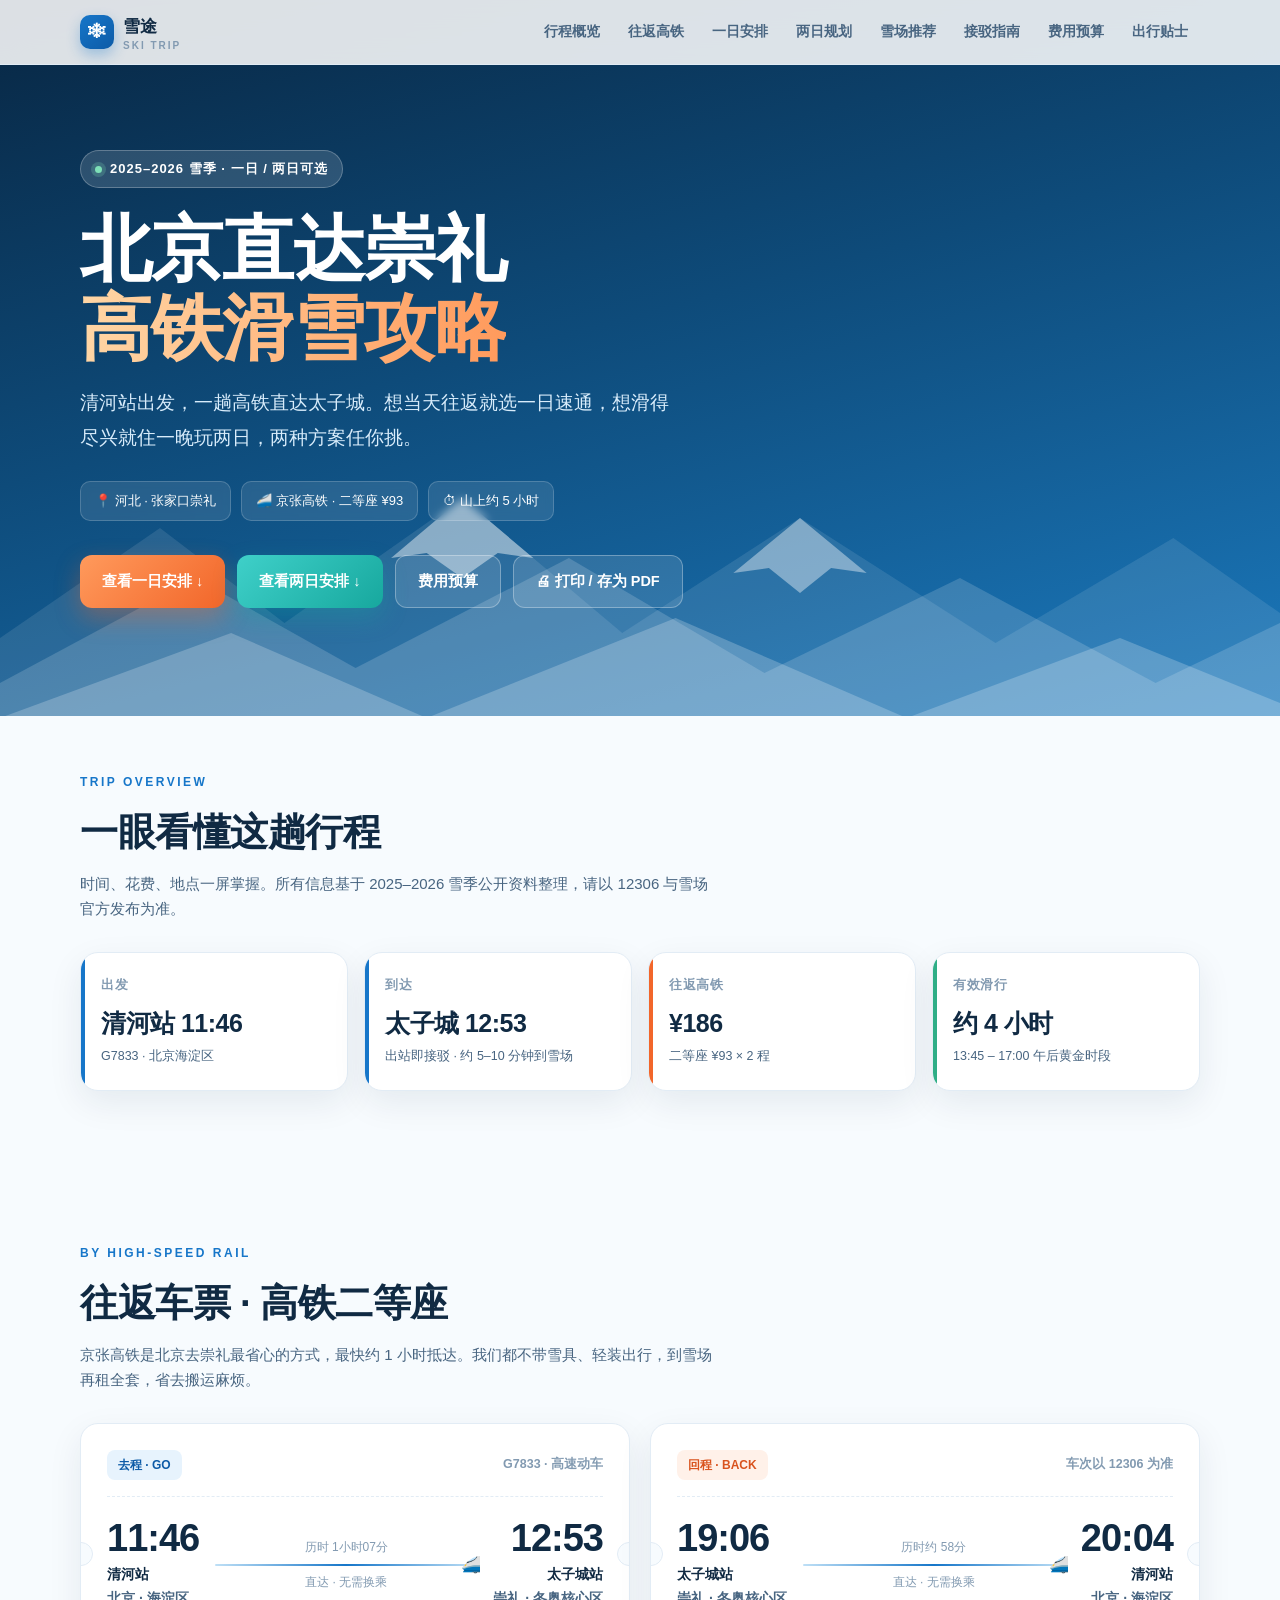
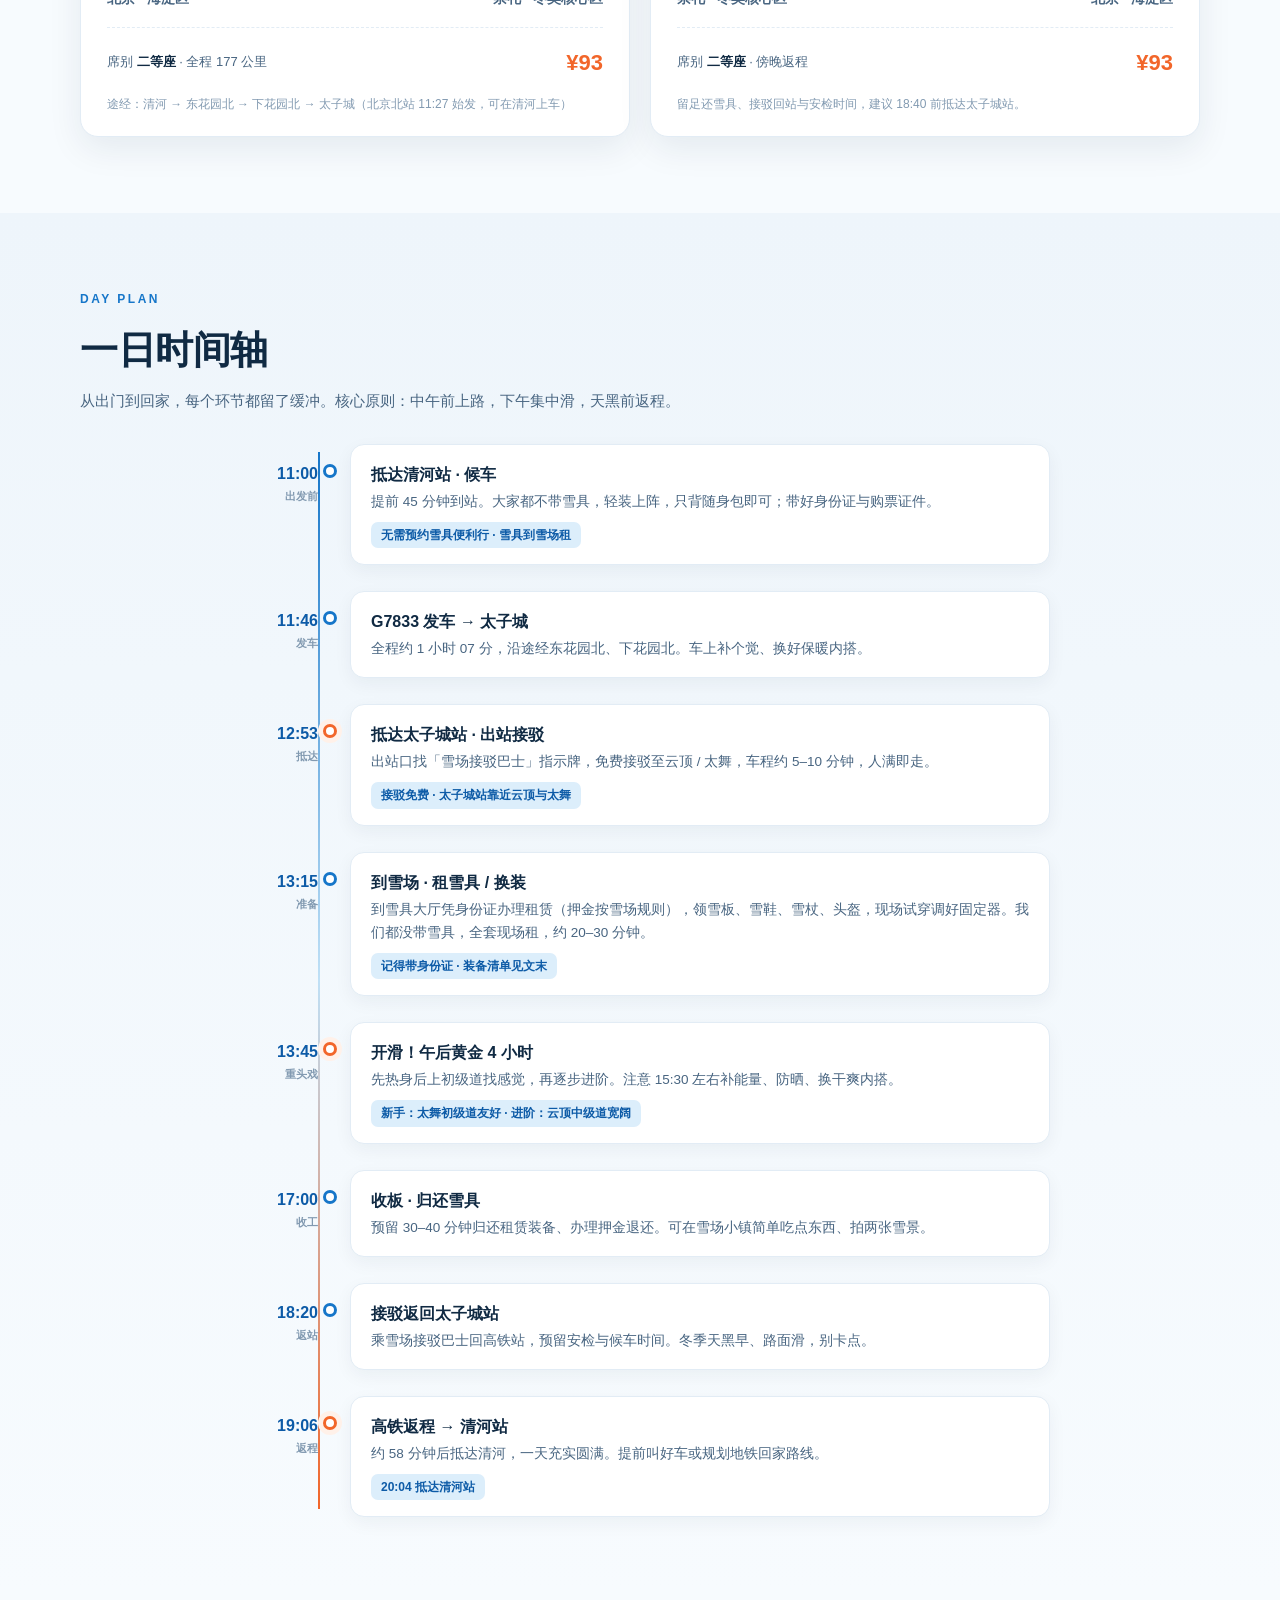
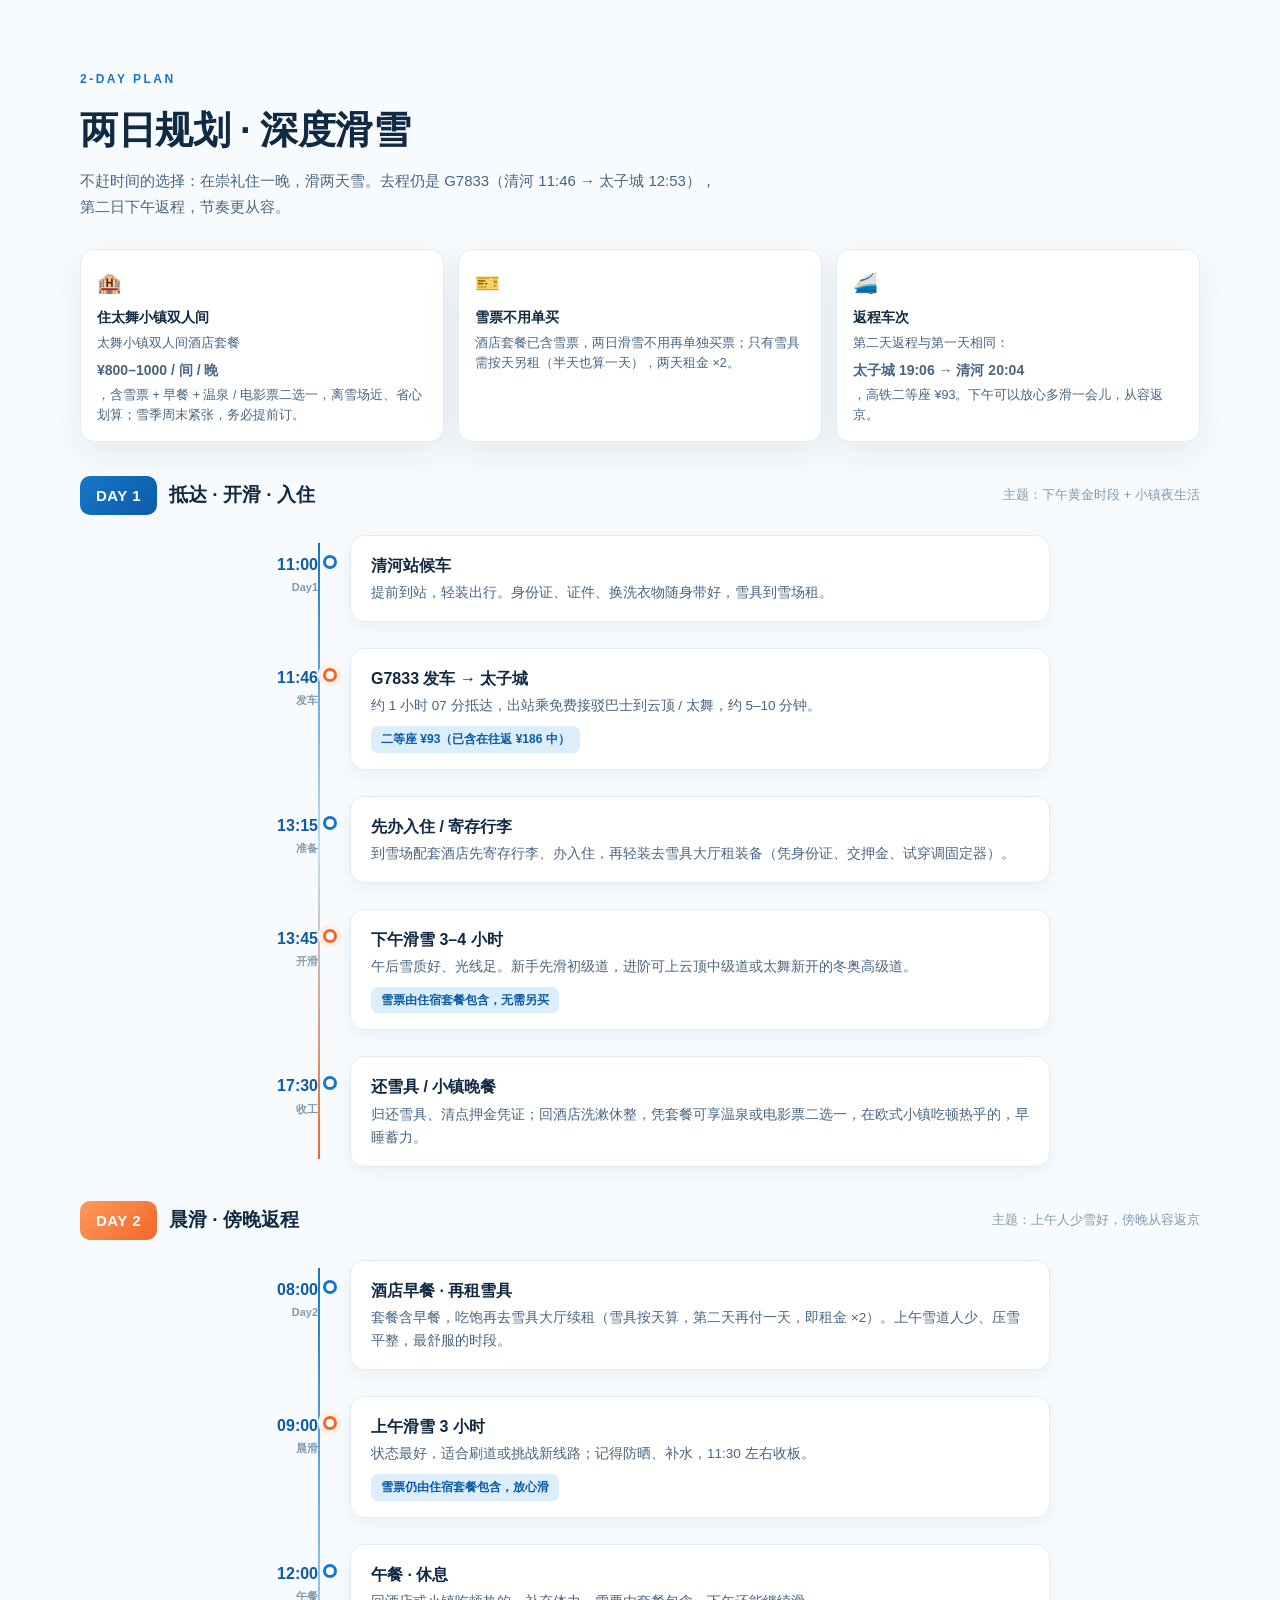
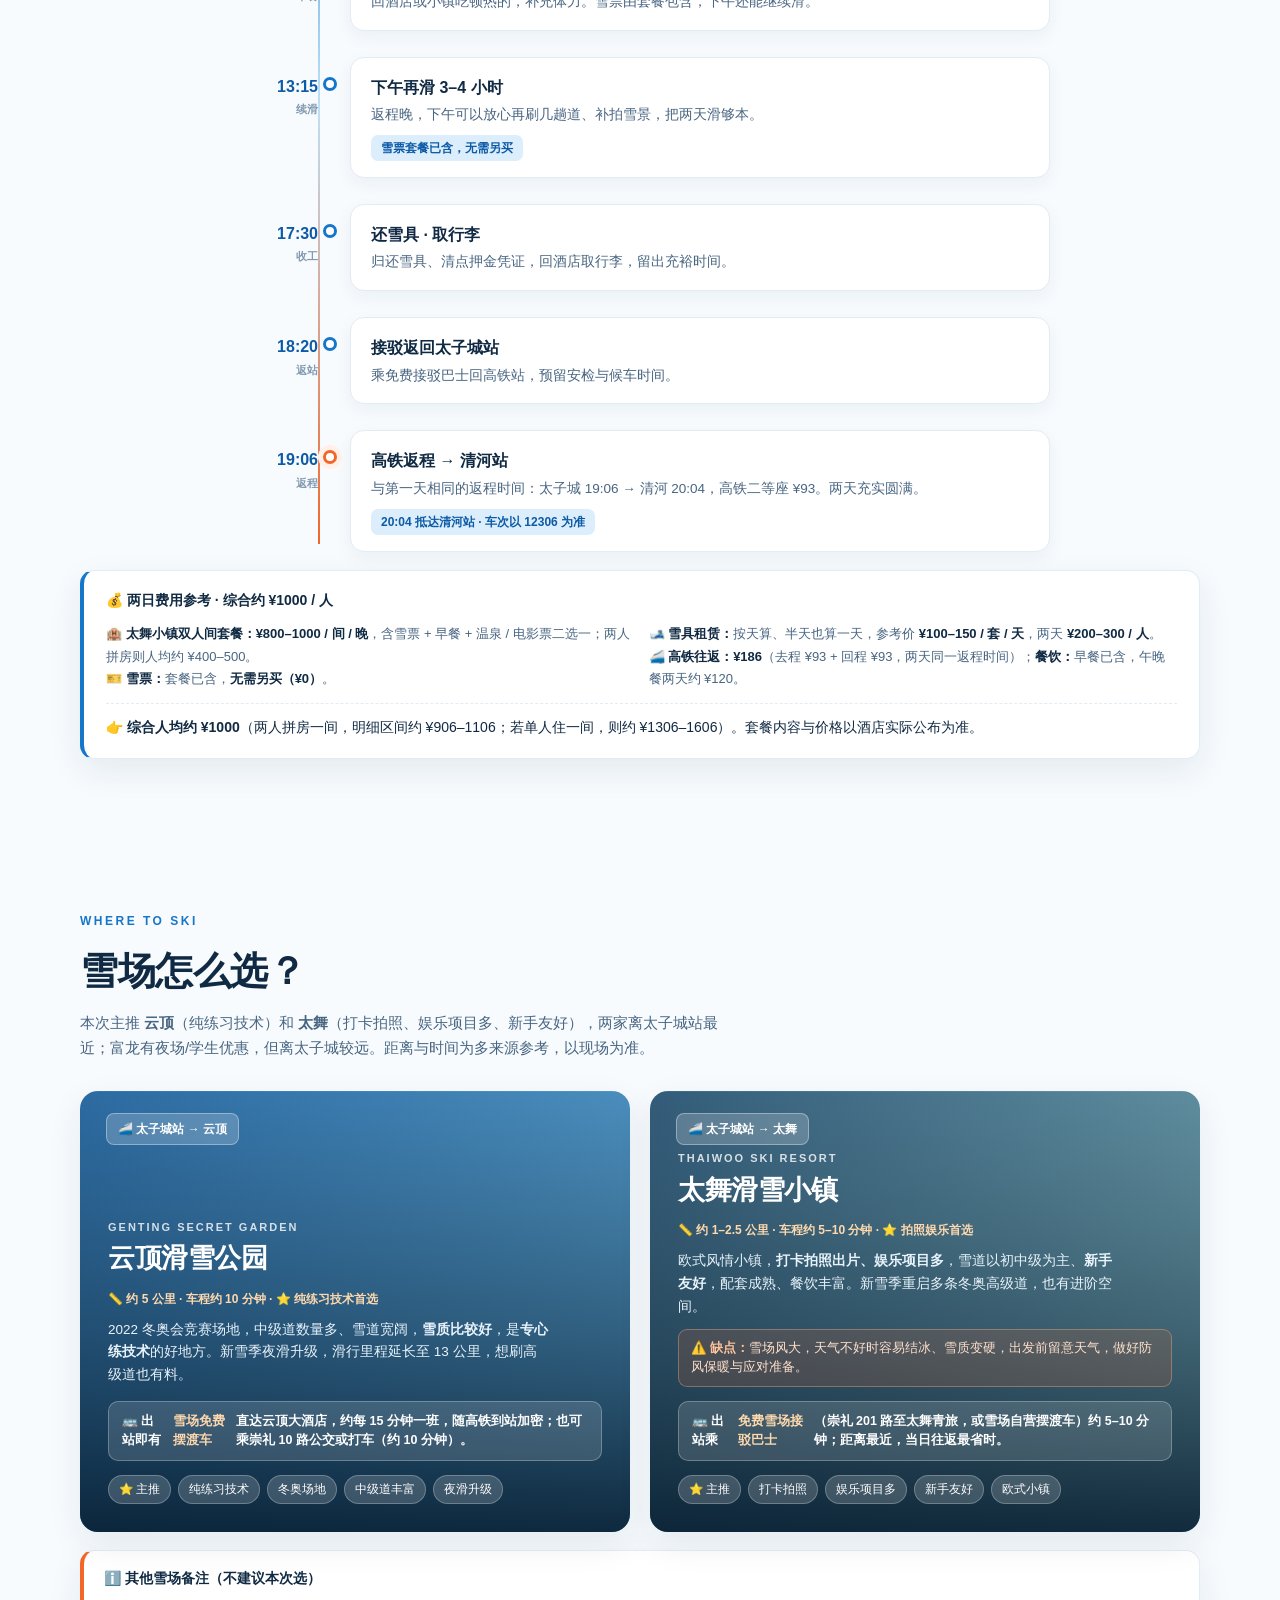
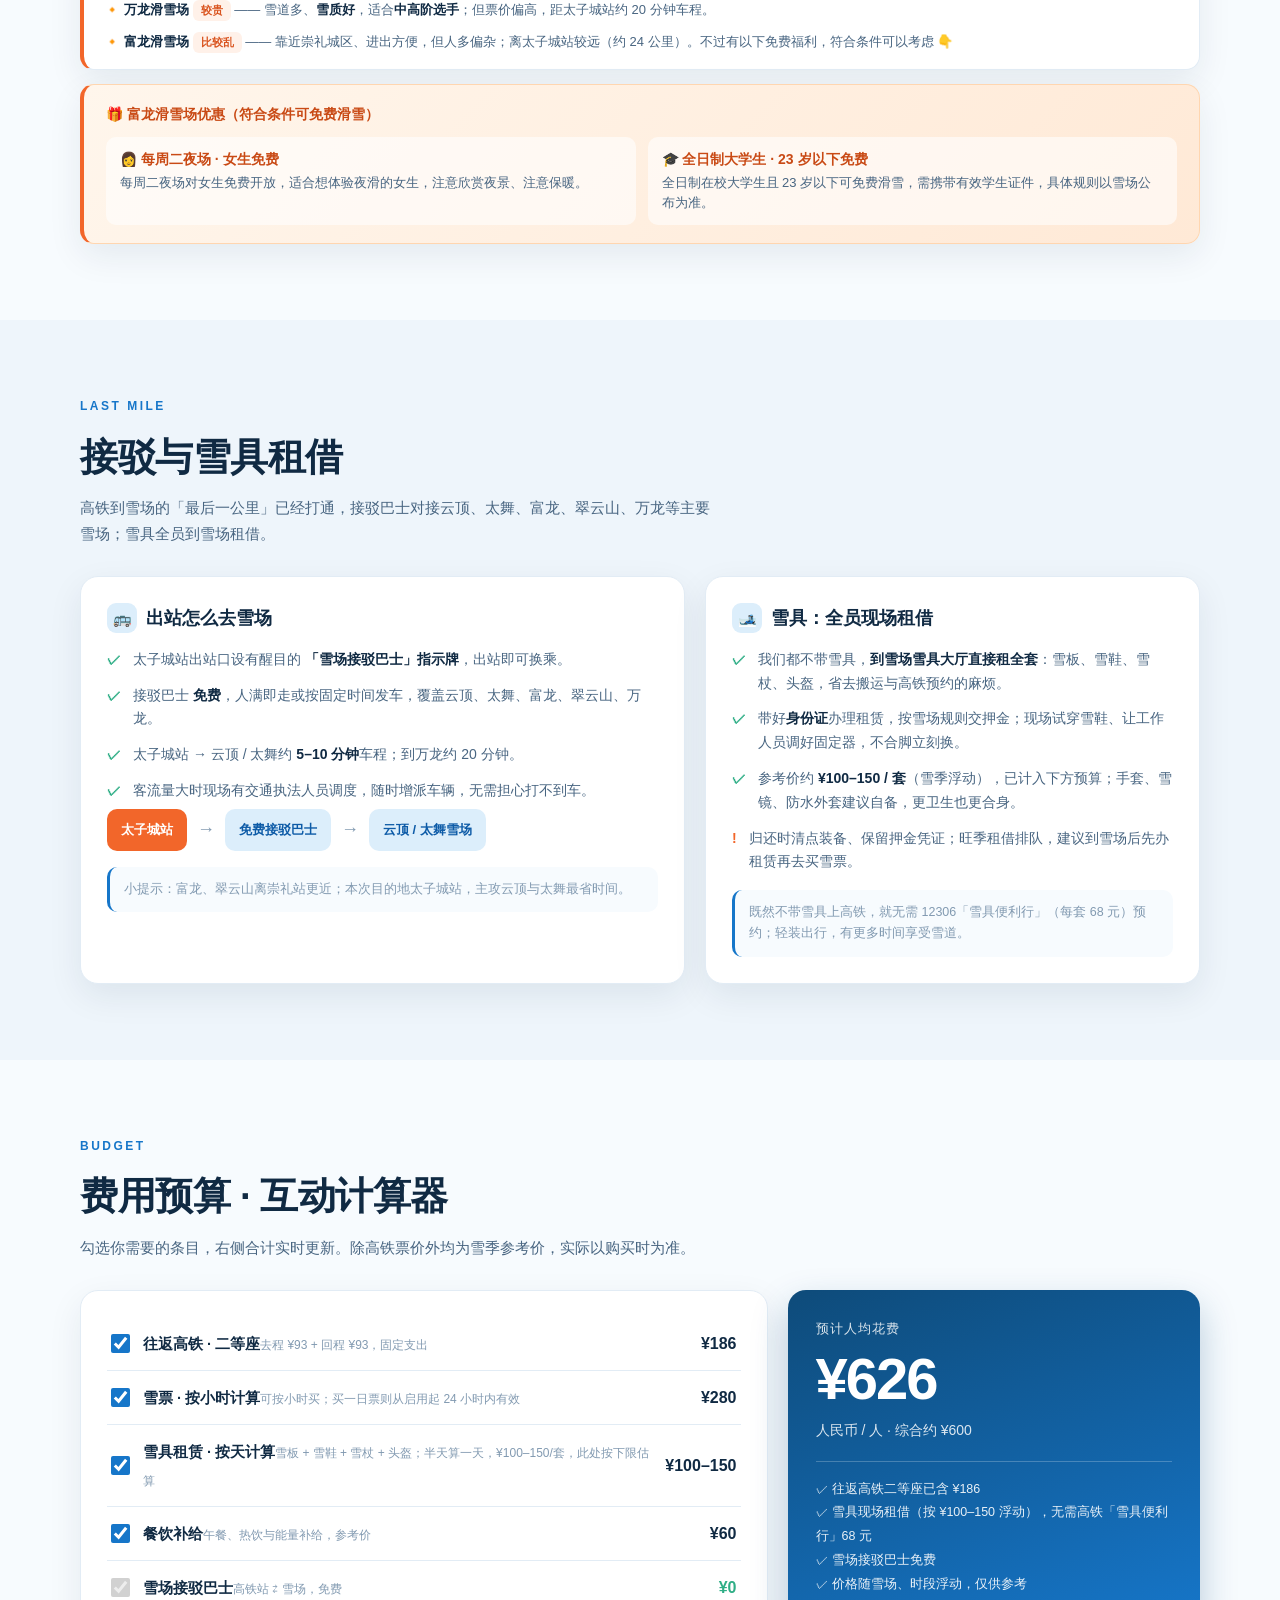
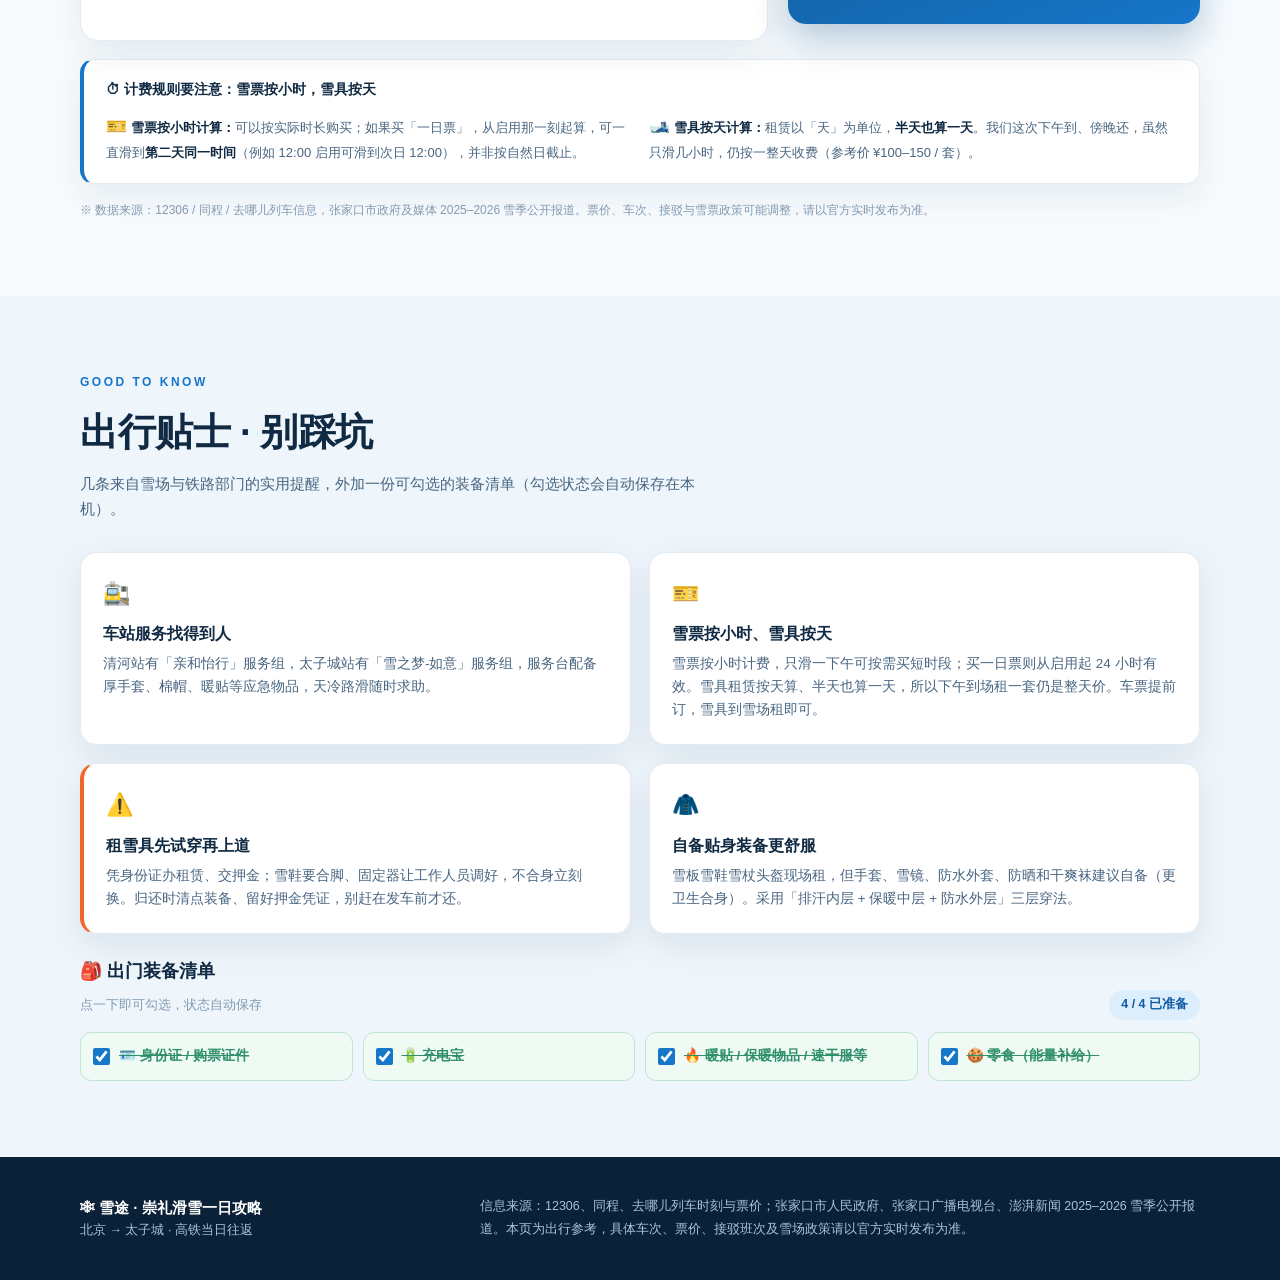
==== index.html @ 5a0a9056 "Add Chongli ski trip guide page" ====
<!DOCTYPE html>
<html lang="zh-CN">
<head>
<meta charset="UTF-8">
<meta name="viewport" content="width=device-width, initial-scale=1.0">
<title>崇礼滑雪一日攻略 · 北京 → 太子城</title>
<meta name="description" content="北京清河站出发，高铁直达太子城，崇礼滑雪当日往返攻略：车次、接驳、雪场推荐、费用预算与装备清单。">
<link rel="icon" href="data:image/svg+xml,%3Csvg xmlns='http://www.w3.org/2000/svg' viewBox='0 0 64 64'%3E%3Ctext y='52' font-size='52'%3E%E2%9D%84%3C/text%3E%3C/svg%3E">
<style>
  :root{
    --bg:#eef5fb; --bg2:#f7fbfe; --surface:#ffffff;
    --ink:#102a43; --ink2:#486581; --ink3:#829ab1;
    --primary:#1676c9; --primary2:#0d5ba7;
    --ice:#dceefb; --ice2:#bfe0f6;
    --accent:#f2662a; --accent-soft:#fff1e9;
    --line:#e2ecf5; --shadow:0 12px 34px rgba(16,42,67,.08);
    --radius:18px;
  }
  *{box-sizing:border-box;margin:0;padding:0}
  html{scroll-behavior:smooth}
  body{
    font-family:-apple-system,BlinkMacSystemFont,"Segoe UI","PingFang SC","Hiragino Sans GB","Microsoft YaHei",sans-serif;
    background:var(--bg2); color:var(--ink); line-height:1.7;
    -webkit-font-smoothing:antialiased;
  }
  a{color:inherit;text-decoration:none}
  img,svg{display:block;max-width:100%}
  .wrap{width:min(1120px,92vw);margin:0 auto}
  .num{font-variant-numeric:tabular-nums;font-feature-settings:"tnum"}

  /* ---------- 顶部导航 ---------- */
  .topbar{
    position:fixed;top:0;left:0;right:0;z-index:50;
    background:rgba(255,255,255,.86);backdrop-filter:blur(14px);
    border-bottom:1px solid var(--line);
  }
  .topbar .wrap{display:flex;align-items:center;gap:26px;height:64px}
  .brand{display:flex;align-items:center;gap:9px;font-weight:800;font-size:17px;white-space:nowrap}
  .brand .mark{
    width:34px;height:34px;border-radius:10px;display:grid;place-items:center;
    background:linear-gradient(140deg,var(--primary),var(--primary2));color:#fff;font-size:18px;
    box-shadow:0 6px 14px rgba(22,118,201,.32);
  }
  .brand small{display:block;font-size:10px;letter-spacing:2px;color:var(--ink3);font-weight:700;line-height:1}
  .nav{display:flex;gap:4px;margin-left:auto;overflow-x:auto;scrollbar-width:none}
  .nav::-webkit-scrollbar{display:none}
  .nav a{
    font-size:13.5px;color:var(--ink2);padding:8px 12px;border-radius:9px;white-space:nowrap;
    font-weight:600;transition:.2s;
  }
  .nav a:hover{background:var(--ice);color:var(--primary2)}
  .nav a.active{background:var(--primary);color:#fff}

  /* ---------- HERO ---------- */
  .hero{
    position:relative;overflow:hidden;color:#fff;
    background:linear-gradient(165deg,#082642 0%,#0e4b7a 46%,#1b79bd 100%);
    padding:150px 0 108px;min-height:640px;
  }
  .hero .wrap{position:relative;z-index:3}
  .eyebrow{
    display:inline-flex;align-items:center;gap:8px;font-size:13px;font-weight:700;
    letter-spacing:1px;padding:7px 14px;border-radius:99px;
    background:rgba(255,255,255,.14);border:1px solid rgba(255,255,255,.25);
  }
  .eyebrow .dot{width:7px;height:7px;border-radius:50%;background:#7ee0b8;box-shadow:0 0 0 4px rgba(126,224,184,.22)}
  .hero h1{
    font-size:clamp(38px,6.4vw,72px);line-height:1.1;font-weight:900;letter-spacing:-1px;
    margin:22px 0 18px;max-width:760px;
  }
  .hero h1 .hl{background:linear-gradient(90deg,#ffd6a5,#ff9a5c);-webkit-background-clip:text;background-clip:text;color:transparent}
  .hero p.lead{font-size:clamp(15px,2vw,19px);max-width:600px;color:#d8ecfb;line-height:1.8}
  .badges{display:flex;flex-wrap:wrap;gap:10px;margin-top:26px}
  .badges span{
    font-size:13px;padding:8px 14px;border-radius:10px;background:rgba(255,255,255,.1);
    border:1px solid rgba(255,255,255,.18);backdrop-filter:blur(4px);
  }
  .cta{display:flex;flex-wrap:wrap;gap:12px;margin-top:34px}
  .btn{
    display:inline-flex;align-items:center;gap:9px;padding:13px 22px;border-radius:12px;
    font-weight:700;font-size:14.5px;transition:.2s;cursor:pointer;border:0;
  }
  .btn-main{background:linear-gradient(135deg,#ff9a5c,#f2662a);color:#fff;box-shadow:0 10px 24px rgba(242,102,42,.35)}
  .btn-main:hover{transform:translateY(-2px);box-shadow:0 14px 30px rgba(242,102,42,.45)}
  .btn-ghost{background:rgba(255,255,255,.12);color:#fff;border:1px solid rgba(255,255,255,.3)}
  .btn-ghost:hover{background:rgba(255,255,255,.2)}
  .btn-two{background:linear-gradient(135deg,#3fd0c9,#17a89e);color:#fff;box-shadow:0 10px 24px rgba(23,168,158,.32)}
  .btn-two:hover{transform:translateY(-2px);box-shadow:0 14px 30px rgba(23,168,158,.45)}
  .snow{position:absolute;top:-12px;border-radius:50%;background:#fff;opacity:.75;pointer-events:none;
    animation:fall var(--dur) linear var(--delay) infinite}
  @keyframes fall{from{transform:translate(0,-12px)}to{transform:translate(var(--drift),108vh)}}
  .mountains{position:absolute;left:0;right:0;bottom:-2px;width:100%;height:300px;z-index:1}

  /* ---------- 板块通用 ---------- */
  section{padding:76px 0}
  .sec-head{margin-bottom:30px}
  .kicker{font-size:12px;font-weight:800;letter-spacing:2.5px;color:var(--primary);text-transform:uppercase}
  .sec-head h2{font-size:clamp(26px,3.4vw,38px);font-weight:900;letter-spacing:-.5px;margin:8px 0 6px}
  .sec-head p{color:var(--ink2);font-size:15px;max-width:640px}
  .reveal{opacity:0;transform:translateY(24px);transition:opacity .7s ease,transform .7s ease}
  .reveal.in{opacity:1;transform:none}

  /* ---------- 概览 ---------- */
  .overview{background:var(--bg2);padding-top:56px}
  .facts{display:grid;grid-template-columns:repeat(4,1fr);gap:16px}
  .fact{
    background:var(--surface);border:1px solid var(--line);border-radius:var(--radius);
    padding:22px 20px;box-shadow:var(--shadow);position:relative;overflow:hidden;
  }
  .fact::before{content:'';position:absolute;left:0;top:0;bottom:0;width:4px;background:var(--primary)}
  .fact:nth-child(3)::before{background:var(--accent)}
  .fact:nth-child(4)::before{background:#2fae86}
  .fact .lbl{font-size:12.5px;color:var(--ink3);font-weight:700;letter-spacing:.5px}
  .fact .val{font-size:25px;font-weight:900;margin-top:6px;letter-spacing:-.5px}
  .fact .sub{font-size:12.5px;color:var(--ink2);margin-top:2px}

  /* ---------- 交通车票 ---------- */
  .tickets{display:grid;grid-template-columns:1fr 1fr;gap:20px}
  .ticket{
    position:relative;background:var(--surface);border:1px solid var(--line);border-radius:var(--radius);
    box-shadow:var(--shadow);padding:26px 26px 22px;overflow:hidden;
  }
  .ticket::before,.ticket::after{
    content:'';position:absolute;width:22px;height:22px;border-radius:50%;background:var(--bg2);
    border:1px solid var(--line);top:118px;
  }
  .ticket::before{left:-12px}.ticket::after{right:-12px}
  .ticket .thead{display:flex;justify-content:space-between;align-items:center;padding-bottom:16px;border-bottom:1px dashed var(--line)}
  .tag{font-size:12px;font-weight:800;padding:5px 11px;border-radius:8px}
  .tag.go{background:#e7f3fd;color:var(--primary2)}
  .tag.back{background:var(--accent-soft);color:#d9531e}
  .train-no{font-size:12.5px;color:var(--ink3);font-weight:700}
  .route{display:flex;align-items:center;justify-content:space-between;gap:12px;padding:22px 0 16px}
  .station .code{font-size:clamp(27px,3.6vw,38px);font-weight:900;letter-spacing:-1px;line-height:1}
  .station .name{font-size:14px;color:var(--ink2);margin-top:6px;font-weight:600}
  .station .name b{color:var(--ink);font-weight:800}
  .mid{flex:1;text-align:center;color:var(--ink3);font-size:12px;position:relative}
  .mid .line{height:2px;background:linear-gradient(90deg,var(--ice2),var(--primary),var(--ice2));border-radius:2px;margin:6px 4px;position:relative}
  .mid .line::after{content:'🚄';position:absolute;right:-4px;top:-13px;font-size:16px}
  .tfoot{display:flex;justify-content:space-between;align-items:center;border-top:1px dashed var(--line);padding-top:16px;font-size:13px;color:var(--ink2)}
  .tfoot b{color:var(--ink)}
  .price{font-size:22px;font-weight:900;color:var(--accent)}
  .stops{font-size:12px;color:var(--ink3);margin-top:14px;line-height:1.6}

  /* ---------- 时间轴 ---------- */
  .timeline{background:linear-gradient(180deg,var(--bg),var(--bg2))}
  .tl{position:relative;max-width:820px;margin:0 auto;padding-left:14px}
  .tl::before{content:'';position:absolute;left:88px;top:8px;bottom:8px;width:2px;background:linear-gradient(180deg,var(--primary),var(--ice2),var(--accent))}
  .tl-item{display:grid;grid-template-columns:74px 1fr;gap:32px;position:relative;padding-bottom:26px}
  .tl-item:last-child{padding-bottom:0}
  .tl-time{text-align:right;font-size:16px;font-weight:900;color:var(--primary2);padding-top:16px;position:relative}
  .tl-time small{display:block;font-size:11px;color:var(--ink3);font-weight:600}
  .tl-dot{position:absolute;left:79px;top:20px;width:14px;height:14px;border-radius:50%;background:#fff;border:3px solid var(--primary);z-index:2}
  .tl-item.hi .tl-dot{border-color:var(--accent);box-shadow:0 0 0 5px var(--accent-soft)}
  .tl-card{
    background:var(--surface);border:1px solid var(--line);border-radius:14px;
    padding:16px 20px;box-shadow:0 6px 18px rgba(16,42,67,.05);
  }
  .tl-card h3{font-size:16px;font-weight:800;margin-bottom:3px}
  .tl-card p{font-size:13.5px;color:var(--ink2)}
  .tl-card .mini{display:inline-block;margin-top:8px;font-size:12px;color:var(--primary2);background:var(--ice);padding:3px 10px;border-radius:7px;font-weight:700}

  /* ---------- 两日规划 ---------- */
  .twoday{background:var(--bg2)}
  .day-head{display:flex;align-items:center;gap:12px;margin:34px 0 20px}
  .day-head .day-badge{font-size:15px;font-weight:900;color:#fff;padding:7px 16px;border-radius:10px;letter-spacing:.5px;white-space:nowrap}
  .day-head .day-badge.d1{background:linear-gradient(135deg,#1676c9,#0d5ba7)}
  .day-head .day-badge.d2{background:linear-gradient(135deg,#ff9a5c,#f2662a)}
  .day-head h3{font-size:19px;font-weight:800}
  .day-head .day-sub{font-size:13px;color:var(--ink3);margin-left:auto}
  .day-tips{display:grid;grid-template-columns:repeat(3,1fr);gap:14px;margin-bottom:8px}
  .day-tip{background:var(--surface);border:1px solid var(--line);border-radius:14px;padding:16px;box-shadow:var(--shadow)}
  .day-tip .ic{font-size:20px}
  .day-tip b{display:block;font-size:14px;margin:6px 0 3px}
  .day-tip p{font-size:12.5px;color:var(--ink2);line-height:1.6}
  .twoday .tl::before{left:88px}

  /* ---------- 雪场 ---------- */
  .resorts{display:grid;grid-template-columns:1fr 1fr;gap:20px}
  .resort{
    position:relative;border-radius:var(--radius);overflow:hidden;color:#fff;min-height:290px;
    padding:28px;display:flex;flex-direction:column;justify-content:flex-end;
    box-shadow:var(--shadow);isolation:isolate;
  }
  .resort::before{content:'';position:absolute;inset:0;z-index:-1;background-size:cover;background-position:center}
  .resort::after{content:'';position:absolute;inset:0;z-index:-1;background:linear-gradient(180deg,rgba(4,26,45,.05) 0%,rgba(4,26,45,.5) 55%,rgba(4,26,45,.9) 100%)}
  .resort.a::before{background-image:linear-gradient(140deg,#2e6fa8,#6cb6e0)}
  .resort.b::before{background-image:linear-gradient(140deg,#355f7e,#8fc4c9)}
  .resort .rtag{position:absolute;top:22px;left:26px;font-size:12px;font-weight:800;background:rgba(255,255,255,.2);border:1px solid rgba(255,255,255,.35);padding:5px 11px;border-radius:8px;backdrop-filter:blur(4px)}
  .resort h3{font-size:27px;font-weight:900;letter-spacing:-.5px}
  .resort .en{font-size:11px;letter-spacing:2px;opacity:.8;font-weight:700;margin-top:30px}
  .resort p{font-size:13.5px;color:#e8f3fb;margin-top:9px;max-width:440px}
  .chips{display:flex;flex-wrap:wrap;gap:7px;margin-top:14px}
  .chips span{font-size:11.5px;background:rgba(255,255,255,.18);border:1px solid rgba(255,255,255,.25);padding:4px 10px;border-radius:99px}
  .rtrans{display:flex;align-items:center;gap:8px;margin-top:14px;padding:10px 13px;background:rgba(255,255,255,.14);border:1px solid rgba(255,255,255,.26);border-radius:10px;font-size:12.5px;font-weight:600;line-height:1.5}
  .rtrans b{color:#ffd9ad;font-weight:800}
  .rdist{font-size:12px;color:#ffd9ad;font-weight:700;margin-top:7px}
  .resort-note{margin-top:18px;background:var(--surface);border:1px solid var(--line);border-left:4px solid var(--accent);border-radius:14px;padding:16px 20px;box-shadow:var(--shadow)}
  .resort-note h4{font-size:14px;font-weight:800;margin-bottom:8px}
  .resort-note .rn-row{display:flex;flex-wrap:wrap;gap:10px 24px;font-size:13px;color:var(--ink2)}
  .resort-note .rn-row b{color:var(--ink)}
  .resort-note .rn-tag{display:inline-block;background:var(--accent-soft);color:#d9531e;font-size:11px;font-weight:800;padding:1px 8px;border-radius:6px;margin-left:4px}
  .promo-card{margin-top:14px;background:linear-gradient(135deg,#fff6ec,#ffe9d6);border:1px solid #ffd6b0;border-left:4px solid var(--accent);border-radius:14px;padding:18px 22px;box-shadow:var(--shadow)}
  .promo-card h4{font-size:14px;font-weight:800;color:#c94a15;margin-bottom:10px}
  .promo-list{display:grid;grid-template-columns:1fr 1fr;gap:12px}
  .promo-item{font-size:13px;color:var(--ink2);line-height:1.6;background:rgba(255,255,255,.6);border-radius:10px;padding:11px 14px}
  .promo-item b{display:block;color:#c94a15;font-size:14px;margin-bottom:2px}
  .rdownside{margin-top:10px;background:rgba(242,102,42,.16);border:1px solid rgba(255,190,150,.35);border-radius:9px;padding:9px 12px;font-size:12.5px;color:#ffe0cc;line-height:1.55}
  .rdownside b{color:#ffc39c}

  /* ---------- 接驳 ---------- */
  .shuttle{background:var(--bg)}
  .sh-grid{display:grid;grid-template-columns:1.1fr .9fr;gap:20px}
  .panel{background:var(--surface);border:1px solid var(--line);border-radius:var(--radius);padding:26px;box-shadow:var(--shadow)}
  .panel h3{font-size:18px;font-weight:800;margin-bottom:14px;display:flex;align-items:center;gap:9px}
  .panel h3 .ic{width:30px;height:30px;border-radius:9px;background:var(--ice);display:grid;place-items:center;font-size:15px}
  .sh-list{list-style:none;display:grid;gap:12px}
  .sh-list li{display:flex;gap:12px;font-size:14px;color:var(--ink2);align-items:flex-start}
  .sh-list li b{color:var(--ink);font-weight:800}
  .sh-list .tick{color:#2fae86;font-weight:900;flex:none}
  .flow{display:flex;align-items:center;gap:10px;flex-wrap:wrap;margin-top:6px}
  .flow .node{background:var(--ice);color:var(--primary2);font-weight:800;font-size:13px;padding:10px 14px;border-radius:10px}
  .flow .node.hot{background:var(--accent);color:#fff}
  .flow .arrow{color:var(--ink3);font-size:18px}
  .note{margin-top:16px;font-size:12.5px;color:var(--ink3);background:var(--bg2);border-radius:10px;padding:12px 14px;border-left:3px solid var(--primary)}

  /* ---------- 费用 ---------- */
  .budget-grid{display:grid;grid-template-columns:1.25fr .75fr;gap:20px;align-items:start}
  .cost-row{
    display:flex;align-items:center;gap:13px;padding:13px 4px;border-bottom:1px solid var(--line);cursor:pointer;
  }
  .cost-row:last-child{border-bottom:0}
  .cost-row input{width:19px;height:19px;accent-color:var(--primary);cursor:pointer;flex:none}
  .cost-row .cname{font-size:14.5px;font-weight:700}
  .cost-row .cdesc{font-size:12px;color:var(--ink3);margin-top:1px}
  .cost-row .cprice{margin-left:auto;font-weight:900;font-size:16px;white-space:nowrap}
  .cost-row.free .cprice{color:#2fae86}
  .summary{
    position:sticky;top:88px;background:linear-gradient(160deg,#0e4b7a,#1676c9);color:#fff;
    border-radius:var(--radius);padding:28px;box-shadow:0 16px 36px rgba(14,75,122,.28);
  }
  .summary .lbl{font-size:13px;opacity:.85;letter-spacing:1px}
  .summary .total{font-size:clamp(40px,5vw,58px);font-weight:900;letter-spacing:-2px;line-height:1.15;margin:6px 0}
  .summary .unit{font-size:14px;opacity:.85}
  .summary .included{margin-top:18px;border-top:1px solid rgba(255,255,255,.25);padding-top:16px;font-size:12.5px;opacity:.9;line-height:1.9}
  .disclaimer{font-size:12px;color:var(--ink3);margin-top:16px}
  .billing-note{margin-top:18px;background:var(--surface);border:1px solid var(--line);border-left:4px solid var(--primary);border-radius:14px;padding:18px 22px;box-shadow:var(--shadow)}
  .billing-note h4{font-size:14px;font-weight:800;margin-bottom:10px}
  .billing-note .bn-grid{display:grid;grid-template-columns:1fr 1fr;gap:14px}
  .billing-note .bn-item{font-size:13px;color:var(--ink2);line-height:1.75}
  .billing-note .bn-item b{color:var(--ink)}
  .billing-note .bn-item .bn-ic{font-size:17px;margin-right:4px}

  /* ---------- 贴士 ---------- */
  .tips{background:var(--bg)}
  .tip-grid{display:grid;grid-template-columns:repeat(2,1fr);gap:18px}
  .tip{background:var(--surface);border:1px solid var(--line);border-radius:16px;padding:22px;box-shadow:var(--shadow)}
  .tip .ic{font-size:22px}
  .tip h3{font-size:16px;font-weight:800;margin:8px 0 6px}
  .tip p{font-size:13.5px;color:var(--ink2)}
  .tip.warn{border-left:4px solid var(--accent)}
  .gear{margin-top:22px}
  .gear h3{font-size:18px;font-weight:800;margin-bottom:4px}
  .gear .hrow{display:flex;align-items:center;justify-content:space-between;margin-bottom:12px}
  .gear .progress{font-size:12.5px;color:var(--primary2);font-weight:800;background:var(--ice);padding:4px 12px;border-radius:99px}
  .gear-list{display:grid;grid-template-columns:repeat(4,1fr);gap:10px}
  .gear-list label{
    display:flex;align-items:center;gap:9px;background:var(--surface);border:1px solid var(--line);
    border-radius:11px;padding:12px;font-size:13.5px;font-weight:600;cursor:pointer;transition:.2s;
  }
  .gear-list label:hover{border-color:var(--primary)}
  .gear-list input{width:17px;height:17px;accent-color:var(--primary);cursor:pointer;flex:none}
  .gear-list label.done{background:#f0faf5;border-color:#bfe6d3;color:#2f8f6c;text-decoration:line-through}
  .gear-list label.must{border-color:#ffd6b0;background:#fffaf5}
  .gear-list label.must span em{font-style:normal;font-size:10px;color:#d9531e;background:var(--accent-soft);padding:1px 6px;border-radius:5px;margin-left:5px;font-weight:800;white-space:nowrap}

  /* ---------- 页脚 ---------- */
  footer{background:#0a2138;color:#a9c3da;padding:38px 0;font-size:12.5px}
  footer .frow{display:flex;justify-content:space-between;gap:20px;flex-wrap:wrap;align-items:center}
  footer b{color:#fff;font-size:15px}
  footer .src{max-width:720px;line-height:1.9}

  @media(max-width:900px){
    .facts{grid-template-columns:repeat(2,1fr)}
    .tickets,.resorts,.sh-grid,.budget-grid,.tip-grid{grid-template-columns:1fr}
    .summary{position:static}
    .billing-note .bn-grid{grid-template-columns:1fr}
    .day-tips,.promo-list{grid-template-columns:1fr}
    .day-head .day-sub{display:none}
    .gear-list{grid-template-columns:repeat(2,1fr)}
    .tl::before{left:66px}.tl-dot{left:57px}.tl-item{grid-template-columns:56px 1fr;gap:24px}
  }
  @media(max-width:560px){
    section{padding:56px 0}
    .hero{padding:124px 0 84px;min-height:560px}
    .facts{grid-template-columns:1fr 1fr;gap:10px}
    .fact{padding:16px}.fact .val{font-size:20px}
    .ticket::before,.ticket::after{display:none}
    .station .code{font-size:26px}
    .gear-list{grid-template-columns:1fr}
    .nav{display:none}
  }
  @media print{
    .topbar,.cta,.snow{display:none!important}
    section{padding:26px 0;break-inside:avoid}
    .reveal{opacity:1;transform:none}
    body{background:#fff}
  }
</style>
</head>
<body>

<!-- 顶部导航 -->
<header class="topbar">
  <div class="wrap">
    <div class="brand">
      <span class="mark">❄</span>
      <span>雪途<small>SKI TRIP</small></span>
    </div>
    <nav class="nav">
      <a href="#overview" data-target="overview">行程概览</a>
      <a href="#train" data-target="train">往返高铁</a>
      <a href="#timeline" data-target="timeline">一日安排</a>
      <a href="#two-day" data-target="two-day">两日规划</a>
      <a href="#resort" data-target="resort">雪场推荐</a>
      <a href="#shuttle" data-target="shuttle">接驳指南</a>
      <a href="#budget" data-target="budget">费用预算</a>
      <a href="#tips" data-target="tips">出行贴士</a>
    </nav>
  </div>
</header>

<main>
<!-- HERO -->
<section id="hero" class="hero">
  <div class="wrap">
    <span class="eyebrow"><span class="dot"></span> 2025–2026 雪季 · 一日 / 两日可选</span>
    <h1>北京直达崇礼<br><span class="hl">高铁滑雪攻略</span></h1>
    <p class="lead">清河站出发，一趟高铁直达太子城。想当天往返就选一日速通，想滑得尽兴就住一晚玩两日，两种方案任你挑。</p>
    <div class="badges">
      <span>📍 河北 · 张家口崇礼</span>
      <span>🚄 京张高铁 · 二等座 ¥93</span>
      <span>⏱ 山上约 5 小时</span>
    </div>
    <div class="cta">
      <a class="btn btn-main" href="#timeline">查看一日安排 ↓</a>
      <a class="btn btn-two" href="#two-day">查看两日安排 ↓</a>
      <a class="btn btn-ghost" href="#budget">费用预算</a>
      <button class="btn btn-ghost" onclick="window.print()">🖨 打印 / 存为 PDF</button>
    </div>
  </div>
  <svg class="mountains" viewBox="0 0 1440 300" preserveAspectRatio="none" aria-hidden="true">
    <polygon points="0,220 180,110 320,205 520,80 700,215 900,100 1120,225 1320,120 1440,195 1440,300 0,300" fill="#ffffff" opacity="0.10"/>
    <polygon points="0,265 220,160 400,250 640,140 860,255 1080,160 1300,265 1440,205 1440,300 0,300" fill="#ffffff" opacity="0.16"/>
    <polygon points="520,80 600,140 560,135 520,160 480,135 440,140" fill="#ffffff" opacity="0.45"/>
    <polygon points="900,100 975,155 935,150 900,175 865,150 825,155" fill="#ffffff" opacity="0.4"/>
    <polygon points="0,300 260,215 480,300 760,200 1020,300 1260,220 1440,285 1440,300" fill="#ffffff" opacity="0.22"/>
  </svg>
</section>

<!-- 概览 -->
<section id="overview" class="overview">
  <div class="wrap">
    <div class="sec-head reveal">
      <div class="kicker">Trip Overview</div>
      <h2>一眼看懂这趟行程</h2>
      <p>时间、花费、地点一屏掌握。所有信息基于 2025–2026 雪季公开资料整理，请以 12306 与雪场官方发布为准。</p>
    </div>
    <div class="facts">
      <div class="fact reveal"><div class="lbl">出发</div><div class="val">清河站 11:46</div><div class="sub">G7833 · 北京海淀区</div></div>
      <div class="fact reveal"><div class="lbl">到达</div><div class="val">太子城 12:53</div><div class="sub">出站即接驳 · 约 5–10 分钟到雪场</div></div>
      <div class="fact reveal"><div class="lbl">往返高铁</div><div class="val num">¥186</div><div class="sub">二等座 ¥93 × 2 程</div></div>
      <div class="fact reveal"><div class="lbl">有效滑行</div><div class="val">约 4 小时</div><div class="sub">13:45 – 17:00 午后黄金时段</div></div>
    </div>
  </div>
</section>

<!-- 交通 -->
<section id="train">
  <div class="wrap">
    <div class="sec-head reveal">
      <div class="kicker">By High-speed Rail</div>
      <h2>往返车票 · 高铁二等座</h2>
      <p>京张高铁是北京去崇礼最省心的方式，最快约 1 小时抵达。我们都不带雪具、轻装出行，到雪场再租全套，省去搬运麻烦。</p>
    </div>
    <div class="tickets">
      <div class="ticket reveal">
        <div class="thead">
          <span class="tag go">去程 · GO</span>
          <span class="train-no">G7833 · 高速动车</span>
        </div>
        <div class="route">
          <div class="station">
            <div class="code num">11:46</div>
            <div class="name"><b>清河站</b><br>北京 · 海淀区</div>
          </div>
          <div class="mid">
            历时 1小时07分
            <div class="line"></div>
            直达 · 无需换乘
          </div>
          <div class="station" style="text-align:right">
            <div class="code num">12:53</div>
            <div class="name"><b>太子城站</b><br>崇礼 · 冬奥核心区</div>
          </div>
        </div>
        <div class="tfoot">
          <span>席别 <b>二等座</b> · 全程 177 公里</span>
          <span class="price num">¥93</span>
        </div>
        <div class="stops">途经：清河 → 东花园北 → 下花园北 → 太子城（北京北站 11:27 始发，可在清河上车）</div>
      </div>

      <div class="ticket reveal">
        <div class="thead">
          <span class="tag back">回程 · BACK</span>
          <span class="train-no">车次以 12306 为准</span>
        </div>
        <div class="route">
          <div class="station">
            <div class="code num">19:06</div>
            <div class="name"><b>太子城站</b><br>崇礼 · 冬奥核心区</div>
          </div>
          <div class="mid">
            历时约 58分
            <div class="line"></div>
            直达 · 无需换乘
          </div>
          <div class="station" style="text-align:right">
            <div class="code num">20:04</div>
            <div class="name"><b>清河站</b><br>北京 · 海淀区</div>
          </div>
        </div>
        <div class="tfoot">
          <span>席别 <b>二等座</b> · 傍晚返程</span>
          <span class="price num">¥93</span>
        </div>
        <div class="stops">留足还雪具、接驳回站与安检时间，建议 18:40 前抵达太子城站。</div>
      </div>
    </div>
  </div>
</section>

<!-- 时间轴 -->
<section id="timeline" class="timeline">
  <div class="wrap">
    <div class="sec-head reveal">
      <div class="kicker">Day Plan</div>
      <h2>一日时间轴</h2>
      <p>从出门到回家，每个环节都留了缓冲。核心原则：中午前上路，下午集中滑，天黑前返程。</p>
    </div>
    <div class="tl">
      <div class="tl-item reveal"><div class="tl-time num">11:00<small>出发前</small></div><span class="tl-dot"></span>
        <div class="tl-card"><h3>抵达清河站 · 候车</h3><p>提前 45 分钟到站。大家都不带雪具，轻装上阵，只背随身包即可；带好身份证与购票证件。</p><span class="mini">无需预约雪具便利行 · 雪具到雪场租</span></div></div>
      <div class="tl-item reveal"><div class="tl-time num">11:46<small>发车</small></div><span class="tl-dot"></span>
        <div class="tl-card"><h3>G7833 发车 → 太子城</h3><p>全程约 1 小时 07 分，沿途经东花园北、下花园北。车上补个觉、换好保暖内搭。</p></div></div>
      <div class="tl-item hi reveal"><div class="tl-time num">12:53<small>抵达</small></div><span class="tl-dot"></span>
        <div class="tl-card"><h3>抵达太子城站 · 出站接驳</h3><p>出站口找「雪场接驳巴士」指示牌，免费接驳至云顶 / 太舞，车程约 5–10 分钟，人满即走。</p><span class="mini">接驳免费 · 太子城站靠近云顶与太舞</span></div></div>
      <div class="tl-item reveal"><div class="tl-time num">13:15<small>准备</small></div><span class="tl-dot"></span>
        <div class="tl-card"><h3>到雪场 · 租雪具 / 换装</h3><p>到雪具大厅凭身份证办理租赁（押金按雪场规则），领雪板、雪鞋、雪杖、头盔，现场试穿调好固定器。我们都没带雪具，全套现场租，约 20–30 分钟。</p><span class="mini">记得带身份证 · 装备清单见文末</span></div></div>
      <div class="tl-item hi reveal"><div class="tl-time num">13:45<small>重头戏</small></div><span class="tl-dot"></span>
        <div class="tl-card"><h3>开滑！午后黄金 4 小时</h3><p>先热身后上初级道找感觉，再逐步进阶。注意 15:30 左右补能量、防晒、换干爽内搭。</p><span class="mini">新手：太舞初级道友好 · 进阶：云顶中级道宽阔</span></div></div>
      <div class="tl-item reveal"><div class="tl-time num">17:00<small>收工</small></div><span class="tl-dot"></span>
        <div class="tl-card"><h3>收板 · 归还雪具</h3><p>预留 30–40 分钟归还租赁装备、办理押金退还。可在雪场小镇简单吃点东西、拍两张雪景。</p></div></div>
      <div class="tl-item reveal"><div class="tl-time num">18:20<small>返站</small></div><span class="tl-dot"></span>
        <div class="tl-card"><h3>接驳返回太子城站</h3><p>乘雪场接驳巴士回高铁站，预留安检与候车时间。冬季天黑早、路面滑，别卡点。</p></div></div>
      <div class="tl-item hi reveal"><div class="tl-time num">19:06<small>返程</small></div><span class="tl-dot"></span>
        <div class="tl-card"><h3>高铁返程 → 清河站</h3><p>约 58 分钟后抵达清河，一天充实圆满。提前叫好车或规划地铁回家路线。</p><span class="mini">20:04 抵达清河站</span></div></div>
    </div>
  </div>
</section>

<!-- 两日规划 -->
<section id="two-day" class="twoday">
  <div class="wrap">
    <div class="sec-head reveal">
      <div class="kicker">2-Day Plan</div>
      <h2>两日规划 · 深度滑雪</h2>
      <p>不赶时间的选择：在崇礼住一晚，滑两天雪。去程仍是 G7833（清河 11:46 → 太子城 12:53），第二日下午返程，节奏更从容。</p>
    </div>

    <div class="day-tips">
      <div class="day-tip reveal"><div class="ic">🏨</div><b>住太舞小镇双人间</b><p>太舞小镇双人间酒店套餐 <b>¥800–1000 / 间 / 晚</b>，含雪票 + 早餐 + 温泉 / 电影票二选一，离雪场近、省心划算；雪季周末紧张，务必提前订。</p></div>
      <div class="day-tip reveal"><div class="ic">🎫</div><b>雪票不用单买</b><p>酒店套餐已含雪票，两日滑雪不用再单独买票；只有雪具需按天另租（半天也算一天），两天租金 ×2。</p></div>
      <div class="day-tip reveal"><div class="ic">🚄</div><b>返程车次</b><p>第二天返程与第一天相同：<b>太子城 19:06 → 清河 20:04</b>，高铁二等座 ¥93。下午可以放心多滑一会儿，从容返京。</p></div>
    </div>

    <div class="day-head reveal"><span class="day-badge d1">DAY 1</span><h3>抵达 · 开滑 · 入住</h3><span class="day-sub">主题：下午黄金时段 + 小镇夜生活</span></div>
    <div class="tl">
      <div class="tl-item reveal"><div class="tl-time num">11:00<small>Day1</small></div><span class="tl-dot"></span>
        <div class="tl-card"><h3>清河站候车</h3><p>提前到站，轻装出行。身份证、证件、换洗衣物随身带好，雪具到雪场租。</p></div></div>
      <div class="tl-item hi reveal"><div class="tl-time num">11:46<small>发车</small></div><span class="tl-dot"></span>
        <div class="tl-card"><h3>G7833 发车 → 太子城</h3><p>约 1 小时 07 分抵达，出站乘免费接驳巴士到云顶 / 太舞，约 5–10 分钟。</p><span class="mini">二等座 ¥93（已含在往返 ¥186 中）</span></div></div>
      <div class="tl-item reveal"><div class="tl-time num">13:15<small>准备</small></div><span class="tl-dot"></span>
        <div class="tl-card"><h3>先办入住 / 寄存行李</h3><p>到雪场配套酒店先寄存行李、办入住，再轻装去雪具大厅租装备（凭身份证、交押金、试穿调固定器）。</p></div></div>
      <div class="tl-item hi reveal"><div class="tl-time num">13:45<small>开滑</small></div><span class="tl-dot"></span>
        <div class="tl-card"><h3>下午滑雪 3–4 小时</h3><p>午后雪质好、光线足。新手先滑初级道，进阶可上云顶中级道或太舞新开的冬奥高级道。</p><span class="mini">雪票由住宿套餐包含，无需另买</span></div></div>
      <div class="tl-item reveal"><div class="tl-time num">17:30<small>收工</small></div><span class="tl-dot"></span>
        <div class="tl-card"><h3>还雪具 / 小镇晚餐</h3><p>归还雪具、清点押金凭证；回酒店洗漱休整，凭套餐可享温泉或电影票二选一，在欧式小镇吃顿热乎的，早睡蓄力。</p></div></div>
    </div>

    <div class="day-head reveal"><span class="day-badge d2">DAY 2</span><h3>晨滑 · 傍晚返程</h3><span class="day-sub">主题：上午人少雪好，傍晚从容返京</span></div>
    <div class="tl">
      <div class="tl-item reveal"><div class="tl-time num">08:00<small>Day2</small></div><span class="tl-dot"></span>
        <div class="tl-card"><h3>酒店早餐 · 再租雪具</h3><p>套餐含早餐，吃饱再去雪具大厅续租（雪具按天算，第二天再付一天，即租金 ×2）。上午雪道人少、压雪平整，最舒服的时段。</p></div></div>
      <div class="tl-item hi reveal"><div class="tl-time num">09:00<small>晨滑</small></div><span class="tl-dot"></span>
        <div class="tl-card"><h3>上午滑雪 3 小时</h3><p>状态最好，适合刷道或挑战新线路；记得防晒、补水，11:30 左右收板。</p><span class="mini">雪票仍由住宿套餐包含，放心滑</span></div></div>
      <div class="tl-item reveal"><div class="tl-time num">12:00<small>午餐</small></div><span class="tl-dot"></span>
        <div class="tl-card"><h3>午餐 · 休息</h3><p>回酒店或小镇吃顿热的，补充体力。雪票由套餐包含，下午还能继续滑。</p></div></div>
      <div class="tl-item reveal"><div class="tl-time num">13:15<small>续滑</small></div><span class="tl-dot"></span>
        <div class="tl-card"><h3>下午再滑 3–4 小时</h3><p>返程晚，下午可以放心再刷几趟道、补拍雪景，把两天滑够本。</p><span class="mini">雪票套餐已含，无需另买</span></div></div>
      <div class="tl-item reveal"><div class="tl-time num">17:30<small>收工</small></div><span class="tl-dot"></span>
        <div class="tl-card"><h3>还雪具 · 取行李</h3><p>归还雪具、清点押金凭证，回酒店取行李，留出充裕时间。</p></div></div>
      <div class="tl-item reveal"><div class="tl-time num">18:20<small>返站</small></div><span class="tl-dot"></span>
        <div class="tl-card"><h3>接驳返回太子城站</h3><p>乘免费接驳巴士回高铁站，预留安检与候车时间。</p></div></div>
      <div class="tl-item hi reveal"><div class="tl-time num">19:06<small>返程</small></div><span class="tl-dot"></span>
        <div class="tl-card"><h3>高铁返程 → 清河站</h3><p>与第一天相同的返程时间：太子城 19:06 → 清河 20:04，高铁二等座 ¥93。两天充实圆满。</p><span class="mini">20:04 抵达清河站 · 车次以 12306 为准</span></div></div>
    </div>

    <div class="billing-note reveal">
      <h4>💰 两日费用参考 · 综合约 ¥1000 / 人</h4>
      <div class="bn-grid">
        <div class="bn-item"><b>🏨 太舞小镇双人间套餐：</b><b>¥800–1000 / 间 / 晚</b>，含雪票 + 早餐 + 温泉 / 电影票二选一；两人拼房则人均约 ¥400–500。<br><b>🎫 雪票：</b>套餐已含，<b>无需另买（¥0）</b>。</div>
        <div class="bn-item"><b>🎿 雪具租赁：</b>按天算、半天也算一天，参考价 <b>¥100–150 / 套 / 天</b>，两天 <b>¥200–300 / 人</b>。<br><b>🚄 高铁往返：</b><b>¥186</b>（去程 ¥93 + 回程 ¥93，两天同一返程时间）；<b>餐饮：</b>早餐已含，午晚餐两天约 ¥120。</div>
      </div>
      <div style="margin-top:12px;padding-top:12px;border-top:1px dashed var(--line);font-size:14px"><b>👉 综合人均约 ¥1000</b>（两人拼房一间，明细区间约 ¥906–1106；若单人住一间，则约 ¥1306–1606）。套餐内容与价格以酒店实际公布为准。</div>
    </div>
  </div>
</section>

<!-- 雪场 -->
<section id="resort">
  <div class="wrap">
    <div class="sec-head reveal">
      <div class="kicker">Where to Ski</div>
      <h2>雪场怎么选？</h2>
      <p>本次主推 <b>云顶</b>（纯练习技术）和 <b>太舞</b>（打卡拍照、娱乐项目多、新手友好），两家离太子城站最近；富龙有夜场/学生优惠，但离太子城较远。距离与时间为多来源参考，以现场为准。</p>
    </div>
    <div class="resorts">
      <div class="resort a reveal">
        <span class="rtag">🚄 太子城站 → 云顶</span>
        <div class="en">GENTING SECRET GARDEN</div>
        <h3>云顶滑雪公园</h3>
        <div class="rdist">📏 约 5 公里 · 车程约 10 分钟 · ⭐ 纯练习技术首选</div>
        <p>2022 冬奥会竞赛场地，中级道数量多、雪道宽阔，<b>雪质比较好</b>，是<b>专心练技术</b>的好地方。新雪季夜滑升级，滑行里程延长至 13 公里，想刷高级道也有料。</p>
        <div class="rtrans">🚌 出站即有<b>雪场免费摆渡车</b>直达云顶大酒店，约每 15 分钟一班，随高铁到站加密；也可乘崇礼 10 路公交或打车（约 10 分钟）。</div>
        <div class="chips"><span>⭐ 主推</span><span>纯练习技术</span><span>冬奥场地</span><span>中级道丰富</span><span>夜滑升级</span></div>
      </div>
      <div class="resort b reveal">
        <span class="rtag">🚄 太子城站 → 太舞</span>
        <div class="en">THAIWOO SKI RESORT</div>
        <h3>太舞滑雪小镇</h3>
        <div class="rdist">📏 约 1–2.5 公里 · 车程约 5–10 分钟 · ⭐ 拍照娱乐首选</div>
        <p>欧式风情小镇，<b>打卡拍照出片、娱乐项目多</b>，雪道以初中级为主、<b>新手友好</b>，配套成熟、餐饮丰富。新雪季重启多条冬奥高级道，也有进阶空间。</p>
        <div class="rdownside">⚠️ <b>缺点：</b>雪场风大，天气不好时容易结冰、雪质变硬，出发前留意天气，做好防风保暖与应对准备。</div>
        <div class="rtrans">🚌 出站乘<b>免费雪场接驳巴士</b>（崇礼 201 路至太舞青旅，或雪场自营摆渡车）约 5–10 分钟；距离最近，当日往返最省时。</div>
        <div class="chips"><span>⭐ 主推</span><span>打卡拍照</span><span>娱乐项目多</span><span>新手友好</span><span>欧式小镇</span></div>
      </div>
    </div>
    <div class="resort-note reveal">
      <h4>ℹ️ 其他雪场备注（不建议本次选）</h4>
      <div class="rn-row">
        <span>🔸 <b>万龙滑雪场</b><span class="rn-tag">较贵</span> —— 雪道多、<b>雪质好</b>，适合<b>中高阶选手</b>；但票价偏高，距太子城站约 20 分钟车程。</span>
        <span>🔸 <b>富龙滑雪场</b><span class="rn-tag">比较乱</span> —— 靠近崇礼城区、进出方便，但人多偏杂；离太子城站较远（约 24 公里）。不过有以下免费福利，符合条件可以考虑 👇</span>
      </div>
    </div>
    <div class="promo-card reveal">
      <h4>🎁 富龙滑雪场优惠（符合条件可免费滑雪）</h4>
      <div class="promo-list">
        <div class="promo-item"><b>👩 每周二夜场 · 女生免费</b>每周二夜场对女生免费开放，适合想体验夜滑的女生，注意欣赏夜景、注意保暖。</div>
        <div class="promo-item"><b>🎓 全日制大学生 · 23 岁以下免费</b>全日制在校大学生且 23 岁以下可免费滑雪，需携带有效学生证件，具体规则以雪场公布为准。</div>
      </div>
    </div>
  </div>
</section>

<!-- 接驳 -->
<section id="shuttle" class="shuttle">
  <div class="wrap">
    <div class="sec-head reveal">
      <div class="kicker">Last Mile</div>
      <h2>接驳与雪具租借</h2>
      <p>高铁到雪场的「最后一公里」已经打通，接驳巴士对接云顶、太舞、富龙、翠云山、万龙等主要雪场；雪具全员到雪场租借。</p>
    </div>
    <div class="sh-grid">
      <div class="panel reveal">
        <h3><span class="ic">🚌</span> 出站怎么去雪场</h3>
        <ul class="sh-list">
          <li><span class="tick">✓</span><span>太子城站出站口设有醒目的 <b>「雪场接驳巴士」指示牌</b>，出站即可换乘。</span></li>
          <li><span class="tick">✓</span><span>接驳巴士 <b>免费</b>，人满即走或按固定时间发车，覆盖云顶、太舞、富龙、翠云山、万龙。</span></li>
          <li><span class="tick">✓</span><span>太子城站 → 云顶 / 太舞约 <b>5–10 分钟</b>车程；到万龙约 20 分钟。</span></li>
          <li><span class="tick">✓</span><span>客流量大时现场有交通执法人员调度，随时增派车辆，无需担心打不到车。</span></li>
        </ul>
        <div class="flow">
          <span class="node hot">太子城站</span><span class="arrow">→</span>
          <span class="node">免费接驳巴士</span><span class="arrow">→</span>
          <span class="node">云顶 / 太舞雪场</span>
        </div>
        <div class="note">小提示：富龙、翠云山离崇礼站更近；本次目的地太子城站，主攻云顶与太舞最省时间。</div>
      </div>
      <div class="panel reveal">
        <h3><span class="ic">🎿</span> 雪具：全员现场租借</h3>
        <ul class="sh-list">
          <li><span class="tick">✓</span><span>我们都不带雪具，<b>到雪场雪具大厅直接租全套</b>：雪板、雪鞋、雪杖、头盔，省去搬运与高铁预约的麻烦。</span></li>
          <li><span class="tick">✓</span><span>带好<b>身份证</b>办理租赁，按雪场规则交押金；现场试穿雪鞋、让工作人员调好固定器，不合脚立刻换。</span></li>
          <li><span class="tick">✓</span><span>参考价约 <b>¥100–150 / 套</b>（雪季浮动），已计入下方预算；手套、雪镜、防水外套建议自备，更卫生也更合身。</span></li>
          <li><span class="tick" style="color:var(--accent)">!</span><span>归还时清点装备、保留押金凭证；旺季租借排队，建议到雪场后先办租赁再去买雪票。</span></li>
        </ul>
        <div class="note">既然不带雪具上高铁，就无需 12306「雪具便利行」（每套 68 元）预约；轻装出行，有更多时间享受雪道。</div>
      </div>
    </div>
  </div>
</section>

<!-- 费用 -->
<section id="budget">
  <div class="wrap">
    <div class="sec-head reveal">
      <div class="kicker">Budget</div>
      <h2>费用预算 · 互动计算器</h2>
      <p>勾选你需要的条目，右侧合计实时更新。除高铁票价外均为雪季参考价，实际以购买时为准。</p>
    </div>
    <div class="budget-grid">
      <div class="panel reveal" id="costBox">
        <label class="cost-row"><input type="checkbox" data-cost="186" checked><span><span class="cname">往返高铁 · 二等座</span><span class="cdesc">去程 ¥93 + 回程 ¥93，固定支出</span></span><span class="cprice num">¥186</span></label>
        <label class="cost-row"><input type="checkbox" data-cost="280" checked><span><span class="cname">雪票 · 按小时计算</span><span class="cdesc">可按小时买；买一日票则从启用起 24 小时内有效</span></span><span class="cprice num">¥280</span></label>
        <label class="cost-row"><input type="checkbox" data-cost="100" checked><span><span class="cname">雪具租赁 · 按天计算</span><span class="cdesc">雪板 + 雪鞋 + 雪杖 + 头盔；半天算一天，¥100–150/套，此处按下限估算</span></span><span class="cprice num">¥100–150</span></label>
        <label class="cost-row"><input type="checkbox" data-cost="60" checked><span><span class="cname">餐饮补给</span><span class="cdesc">午餐、热饮与能量补给，参考价</span></span><span class="cprice num">¥60</span></label>
        <label class="cost-row free"><input type="checkbox" data-cost="0" checked disabled><span><span class="cname">雪场接驳巴士</span><span class="cdesc">高铁站 ⇄ 雪场，免费</span></span><span class="cprice num">¥0</span></label>
      </div>
      <div class="summary reveal">
        <div class="lbl">预计人均花费</div>
        <div class="total num" id="totalCost">¥626</div>
        <div class="unit">人民币 / 人 · 综合约 ¥600</div>
        <div class="included">
          ✓ 往返高铁二等座已含 ¥186<br>
          ✓ 雪具现场租借（按 ¥100–150 浮动），无需高铁「雪具便利行」68 元<br>
          ✓ 雪场接驳巴士免费<br>
          ✓ 价格随雪场、时段浮动，仅供参考
        </div>
      </div>
    </div>
    <div class="billing-note reveal">
      <h4>⏱ 计费规则要注意：雪票按小时，雪具按天</h4>
      <div class="bn-grid">
        <div class="bn-item"><span class="bn-ic">🎫</span><b>雪票按小时计算：</b>可以按实际时长购买；如果买「一日票」，从启用那一刻起算，可一直滑到<b>第二天同一时间</b>（例如 12:00 启用可滑到次日 12:00），并非按自然日截止。</div>
        <div class="bn-item"><span class="bn-ic">🎿</span><b>雪具按天计算：</b>租赁以「天」为单位，<b>半天也算一天</b>。我们这次下午到、傍晚还，虽然只滑几小时，仍按一整天收费（参考价 ¥100–150 / 套）。</div>
      </div>
    </div>
    <p class="disclaimer">※ 数据来源：12306 / 同程 / 去哪儿列车信息，张家口市政府及媒体 2025–2026 雪季公开报道。票价、车次、接驳与雪票政策可能调整，请以官方实时发布为准。</p>
  </div>
</section>

<!-- 贴士 -->
<section id="tips" class="tips">
  <div class="wrap">
    <div class="sec-head reveal">
      <div class="kicker">Good to Know</div>
      <h2>出行贴士 · 别踩坑</h2>
      <p>几条来自雪场与铁路部门的实用提醒，外加一份可勾选的装备清单（勾选状态会自动保存在本机）。</p>
    </div>
    <div class="tip-grid">
      <div class="tip reveal"><div class="ic">🚉</div><h3>车站服务找得到人</h3><p>清河站有「亲和怡行」服务组，太子城站有「雪之梦-如意」服务组，服务台配备厚手套、棉帽、暖贴等应急物品，天冷路滑随时求助。</p></div>
      <div class="tip reveal"><div class="ic">🎫</div><h3>雪票按小时、雪具按天</h3><p>雪票按小时计费，只滑一下午可按需买短时段；买一日票则从启用起 24 小时有效。雪具租赁按天算、半天也算一天，所以下午到场租一套仍是整天价。车票提前订，雪具到雪场租即可。</p></div>
      <div class="tip warn reveal"><div class="ic">⚠️</div><h3>租雪具先试穿再上道</h3><p>凭身份证办租赁、交押金；雪鞋要合脚、固定器让工作人员调好，不合身立刻换。归还时清点装备、留好押金凭证，别赶在发车前才还。</p></div>
      <div class="tip reveal"><div class="ic">🧥</div><h3>自备贴身装备更舒服</h3><p>雪板雪鞋雪杖头盔现场租，但手套、雪镜、防水外套、防晒和干爽袜建议自备（更卫生合身）。采用「排汗内层 + 保暖中层 + 防水外层」三层穿法。</p></div>
    </div>

    <div class="gear reveal">
      <h3>🎒 出门装备清单</h3>
      <div class="hrow"><span style="font-size:13px;color:var(--ink3)">点一下即可勾选，状态自动保存</span><span class="progress" id="gearProgress">0 / 4 已准备</span></div>
      <div class="gear-list" id="gearList">
        <label><input type="checkbox" checked><span>🪪 身份证 / 购票证件</span></label>
        <label><input type="checkbox" checked><span>🔋 充电宝</span></label>
        <label><input type="checkbox" checked><span>🔥 暖贴 / 保暖物品 / 速干服等</span></label>
        <label><input type="checkbox" checked><span>🍪 零食（能量补给）</span></label>
      </div>
    </div>
  </div>
</section>
</main>

<footer>
  <div class="wrap frow">
    <div><b>❄ 雪途 · 崇礼滑雪一日攻略</b><br>北京 → 太子城 · 高铁当日往返</div>
    <div class="src">信息来源：12306、同程、去哪儿列车时刻与票价；张家口市人民政府、张家口广播电视台、澎湃新闻 2025–2026 雪季公开报道。本页为出行参考，具体车次、票价、接驳班次及雪场政策请以官方实时发布为准。</div>
  </div>
</footer>

<script>
(function(){
  // 飘雪
  var hero=document.getElementById('hero');
  for(var i=0;i<26;i++){
    var s=document.createElement('span');
    s.className='snow';
    s.style.left=(Math.random()*100)+'%';
    s.style.width=s.style.height=(2+Math.random()*4)+'px';
    s.style.setProperty('--dur',(8+Math.random()*12)+'s');
    s.style.setProperty('--delay',(-Math.random()*20)+'s');
    s.style.setProperty('--drift',(30+Math.random()*90)+'px');
    s.style.opacity=(0.35+Math.random()*0.5);
    hero.appendChild(s);
  }

  // 费用计算器
  var box=document.getElementById('costBox');
  var totalEl=document.getElementById('totalCost');
  function calc(){
    var sum=0;
    box.querySelectorAll('input[data-cost]:checked').forEach(function(i){sum+=Number(i.dataset.cost)});
    totalEl.textContent='¥'+sum;
  }
  box.addEventListener('change',calc);
  calc();

  // 装备清单 + 本地保存
  var list=document.getElementById('gearList');
  var boxes=Array.prototype.slice.call(list.querySelectorAll('input'));
  var prog=document.getElementById('gearProgress');
  var KEY='ski-gear-checklist-v2';
  var saved=[0,1,2,3];
  try{var raw=localStorage.getItem(KEY);if(raw!==null)saved=JSON.parse(raw)}catch(e){saved=[0,1,2,3]}
  function refresh(){
    var n=0;
    boxes.forEach(function(b,i){
      b.parentElement.classList.toggle('done',b.checked);
      if(b.checked)n++;
    });
    prog.textContent=n+' / '+boxes.length+' 已准备';
  }
  boxes.forEach(function(b,i){
    b.checked=saved.indexOf(i)>-1;
    b.addEventListener('change',function(){
      var state=[];
      boxes.forEach(function(x,j){if(x.checked)state.push(j)});
      try{localStorage.setItem(KEY,JSON.stringify(state))}catch(e){}
      refresh();
    });
  });
  refresh();

  // 滚动渐入 + 导航高亮
  var io=new IntersectionObserver(function(es){
    es.forEach(function(e){if(e.isIntersecting){e.target.classList.add('in');io.unobserve(e.target)}});
  },{threshold:0.12});
  document.querySelectorAll('.reveal').forEach(function(el){io.observe(el)});

  var links=Array.prototype.slice.call(document.querySelectorAll('.nav a'));
  var secs=Array.prototype.slice.call(document.querySelectorAll('main section[id]'));
  var io2=new IntersectionObserver(function(es){
    es.forEach(function(e){
      if(e.isIntersecting){
        links.forEach(function(l){l.classList.toggle('active',l.dataset.target===e.target.id)});
      }
    });
  },{rootMargin:'-42% 0px -55% 0px'});
  secs.forEach(function(s){io2.observe(s)});
})();
</script>
</body>
</html>
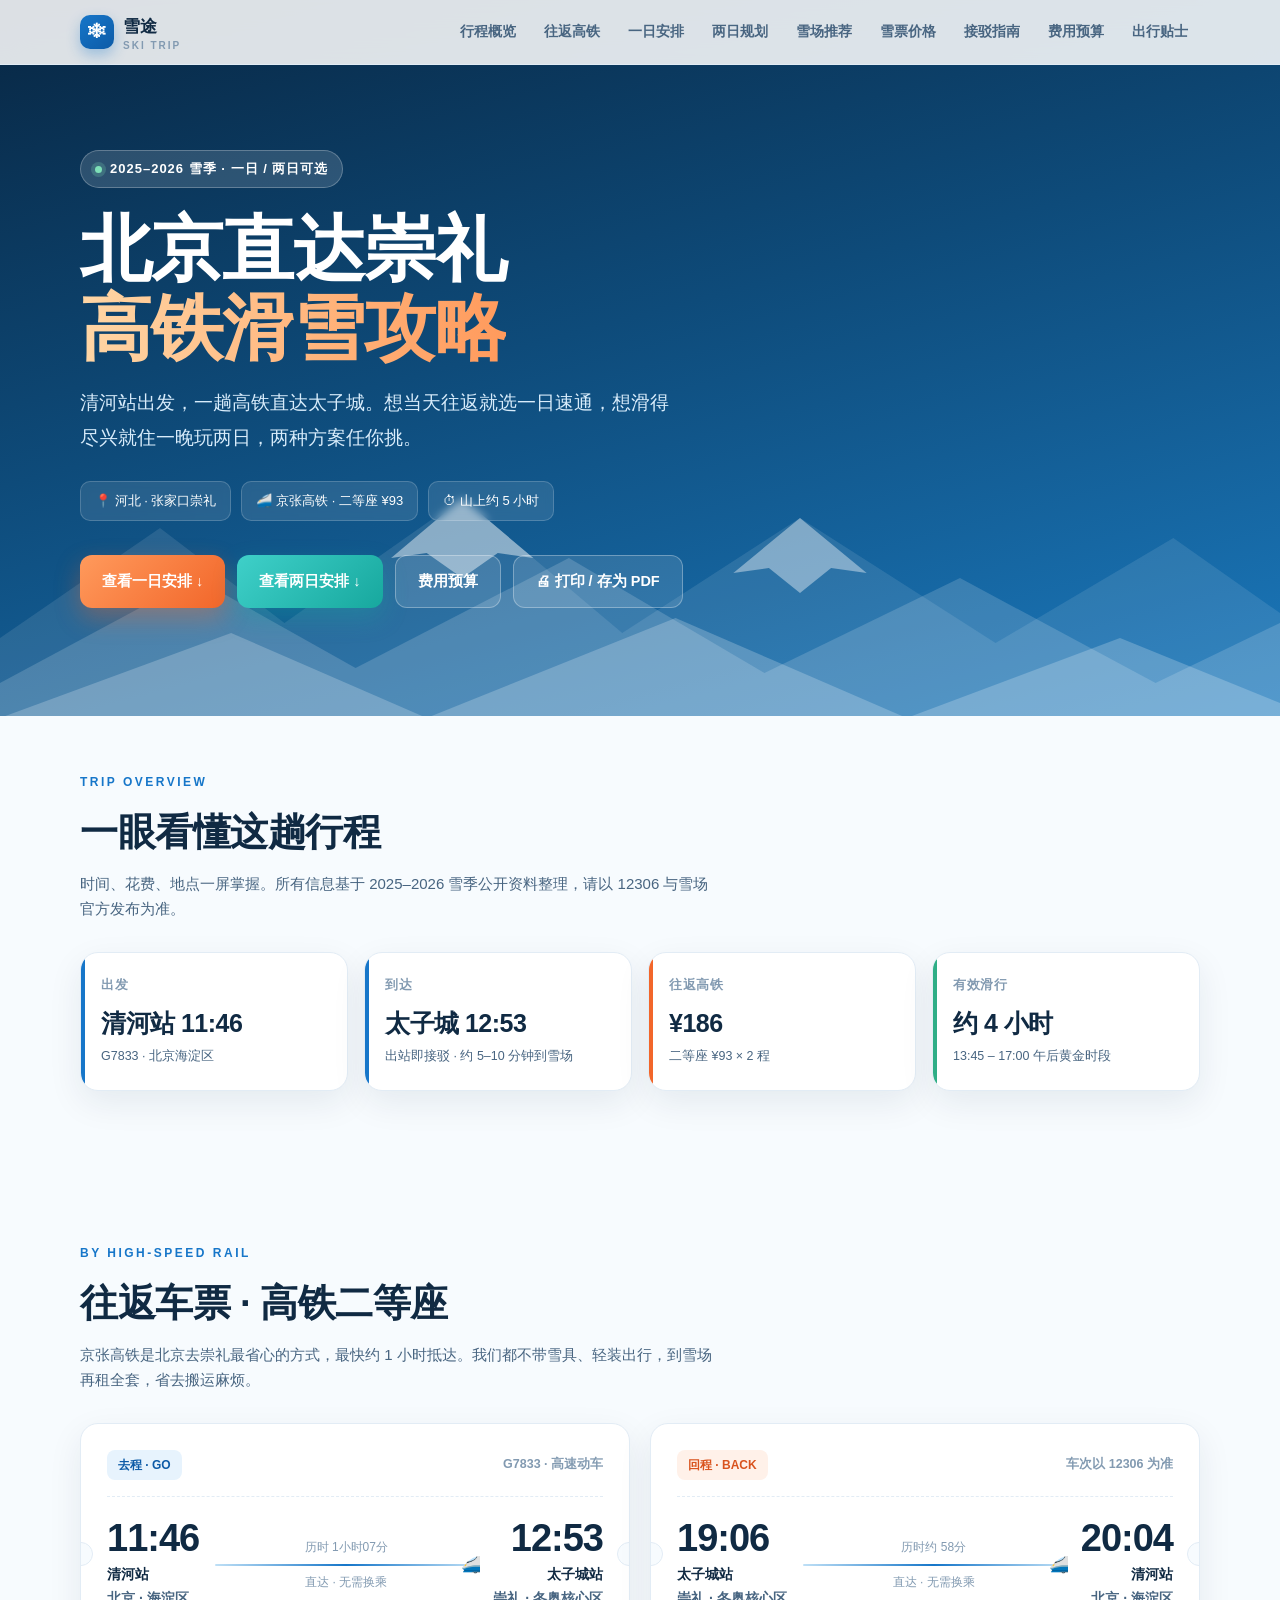
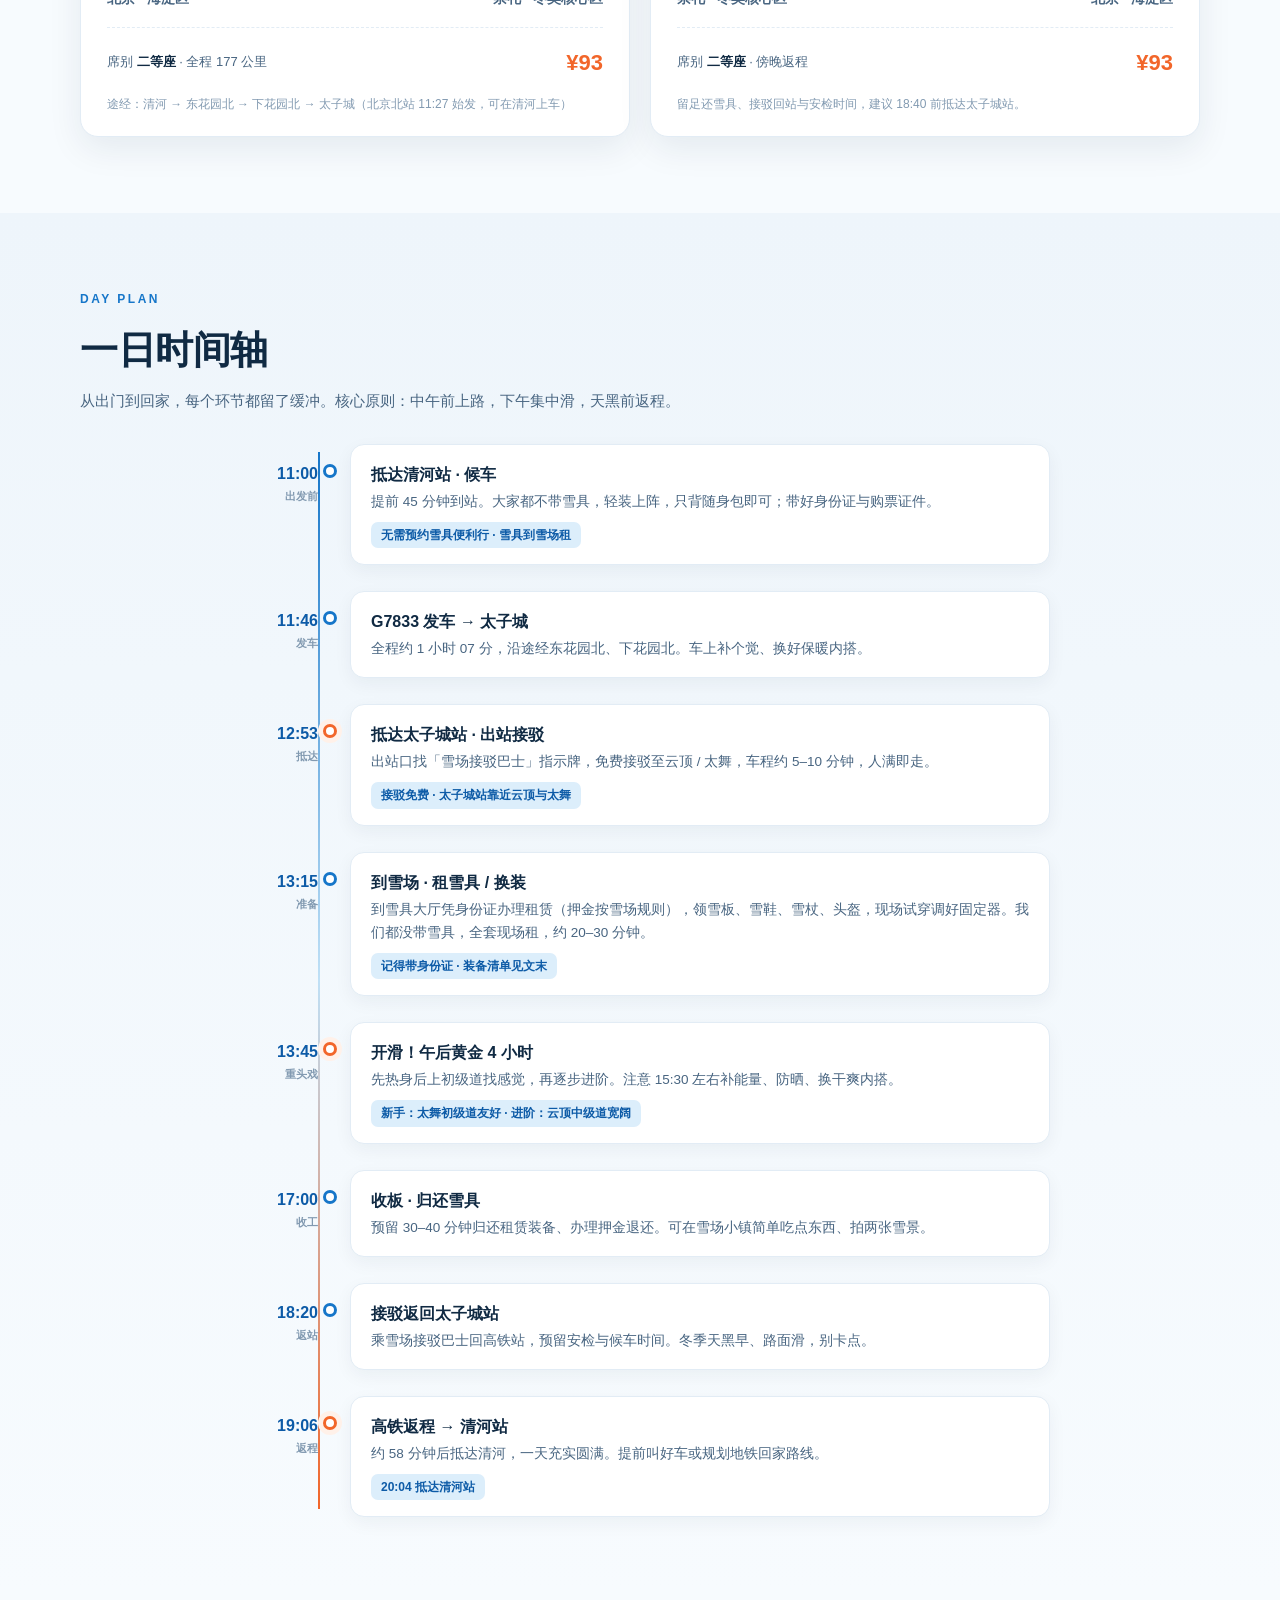
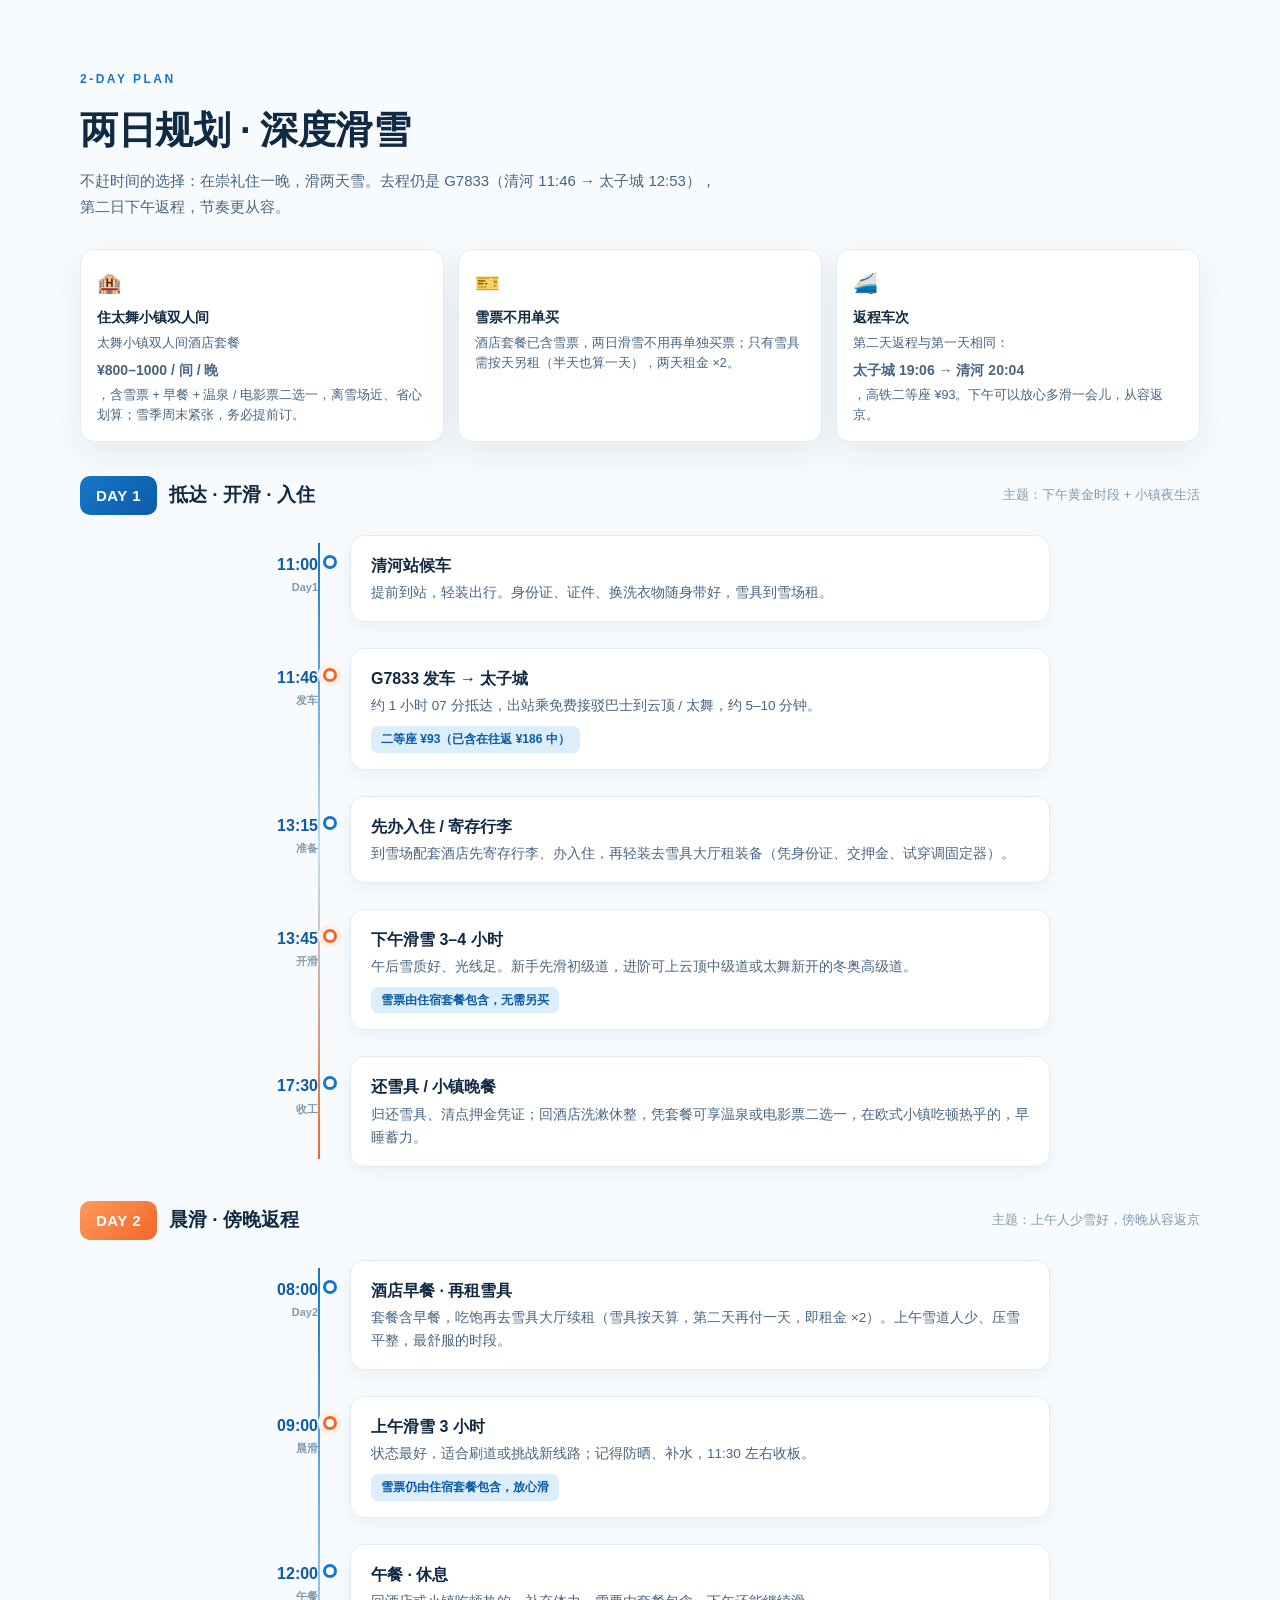
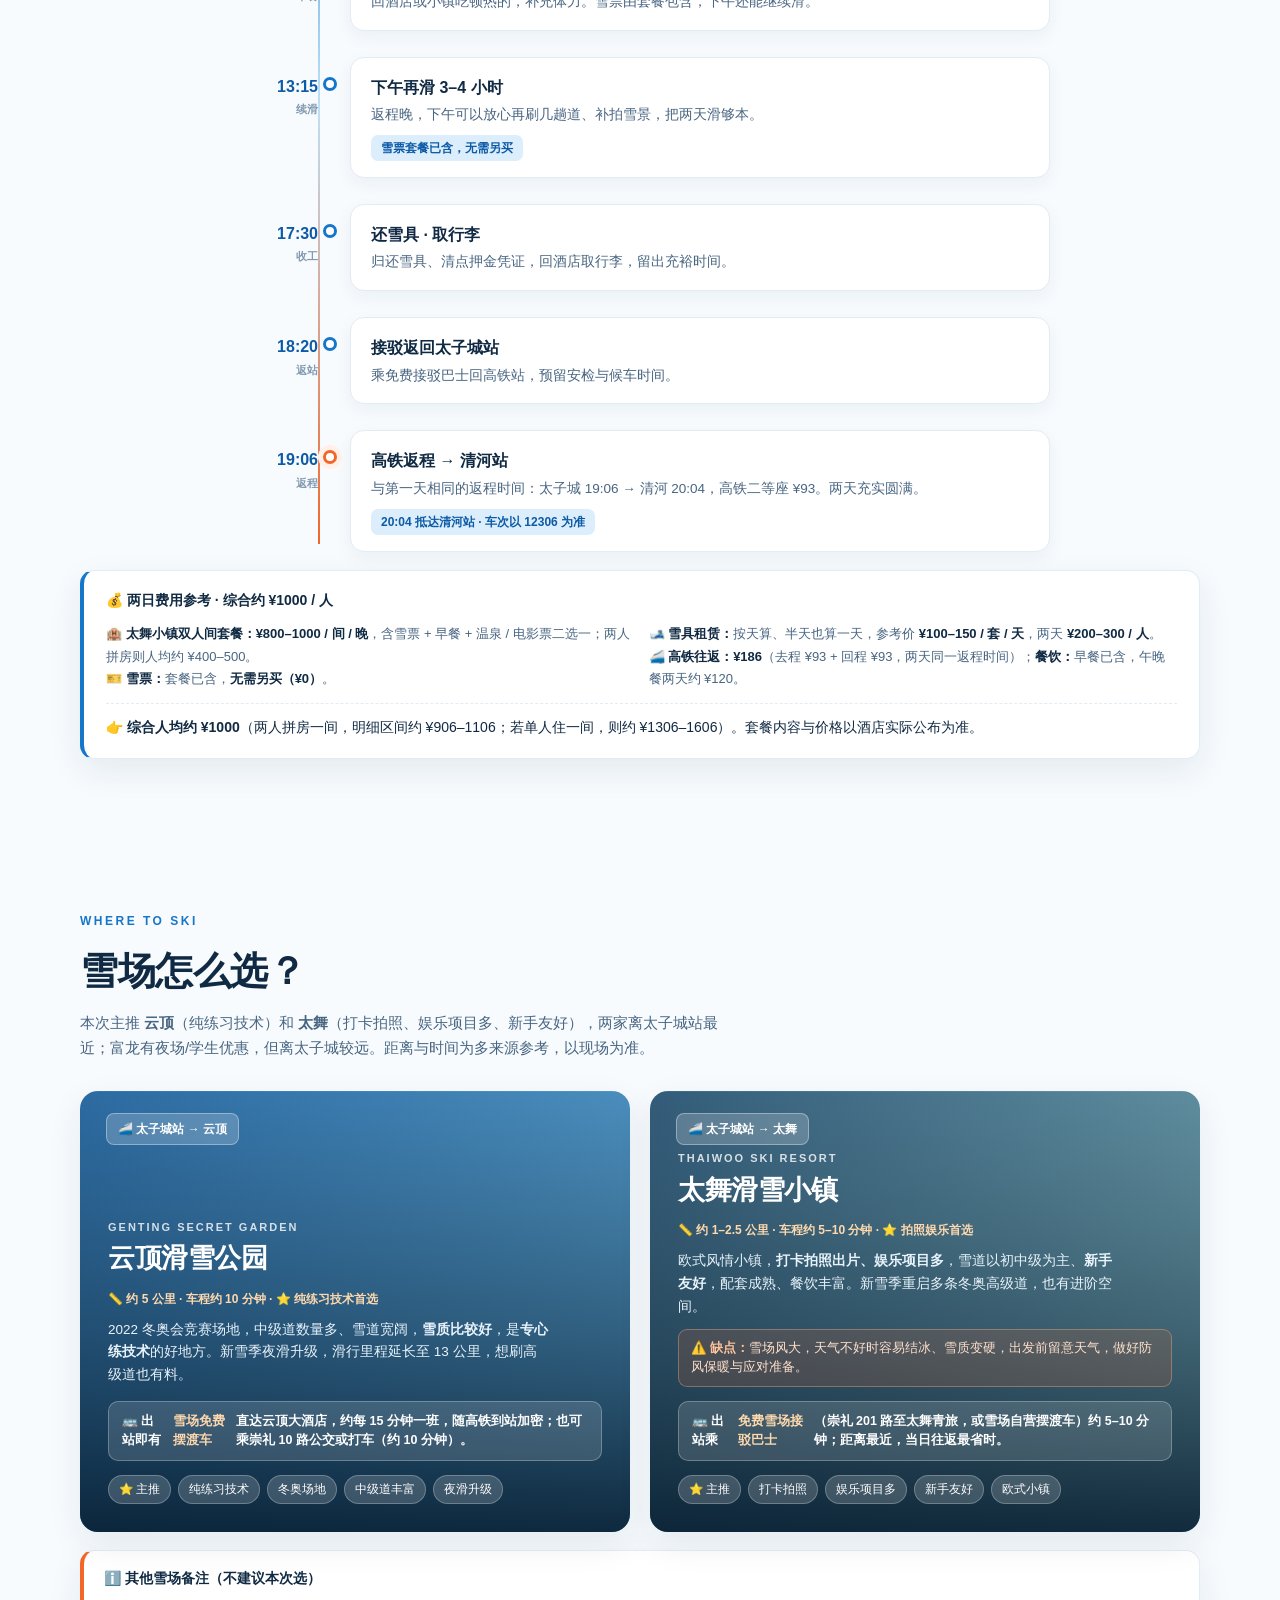
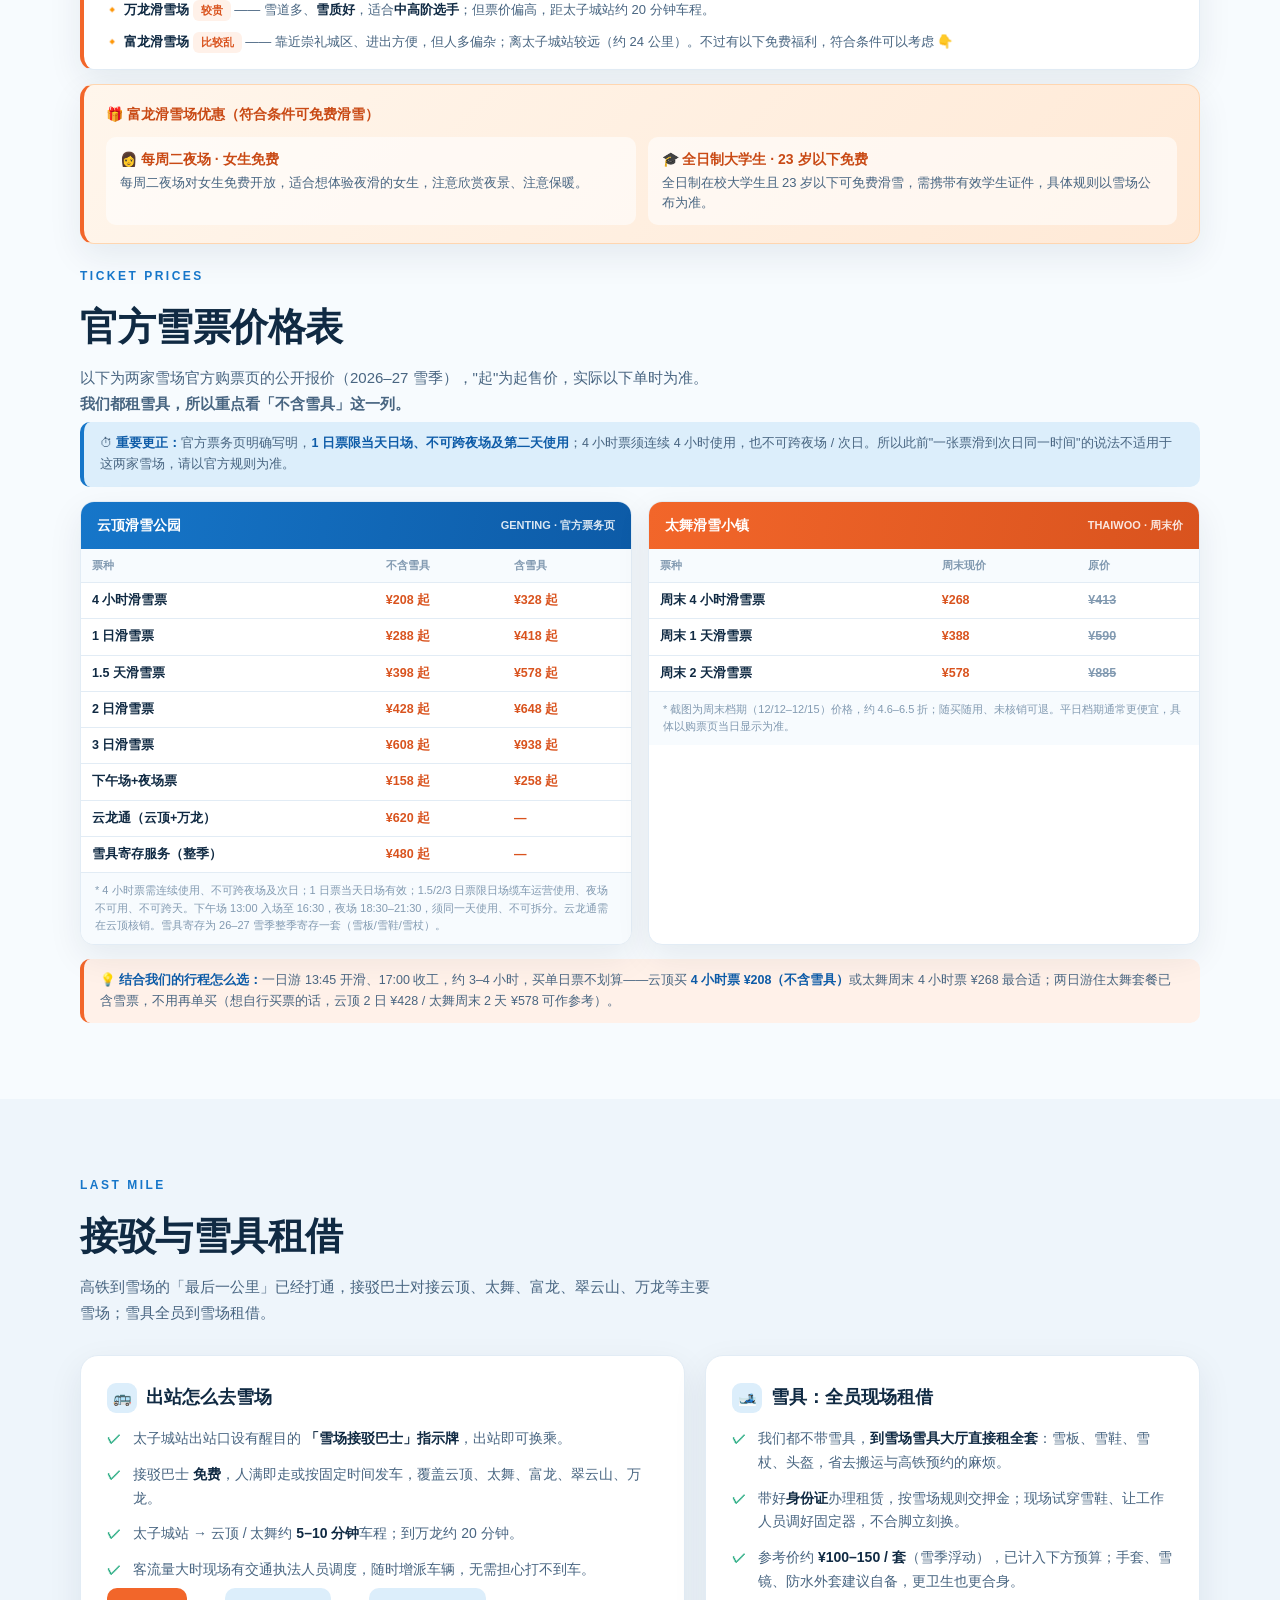
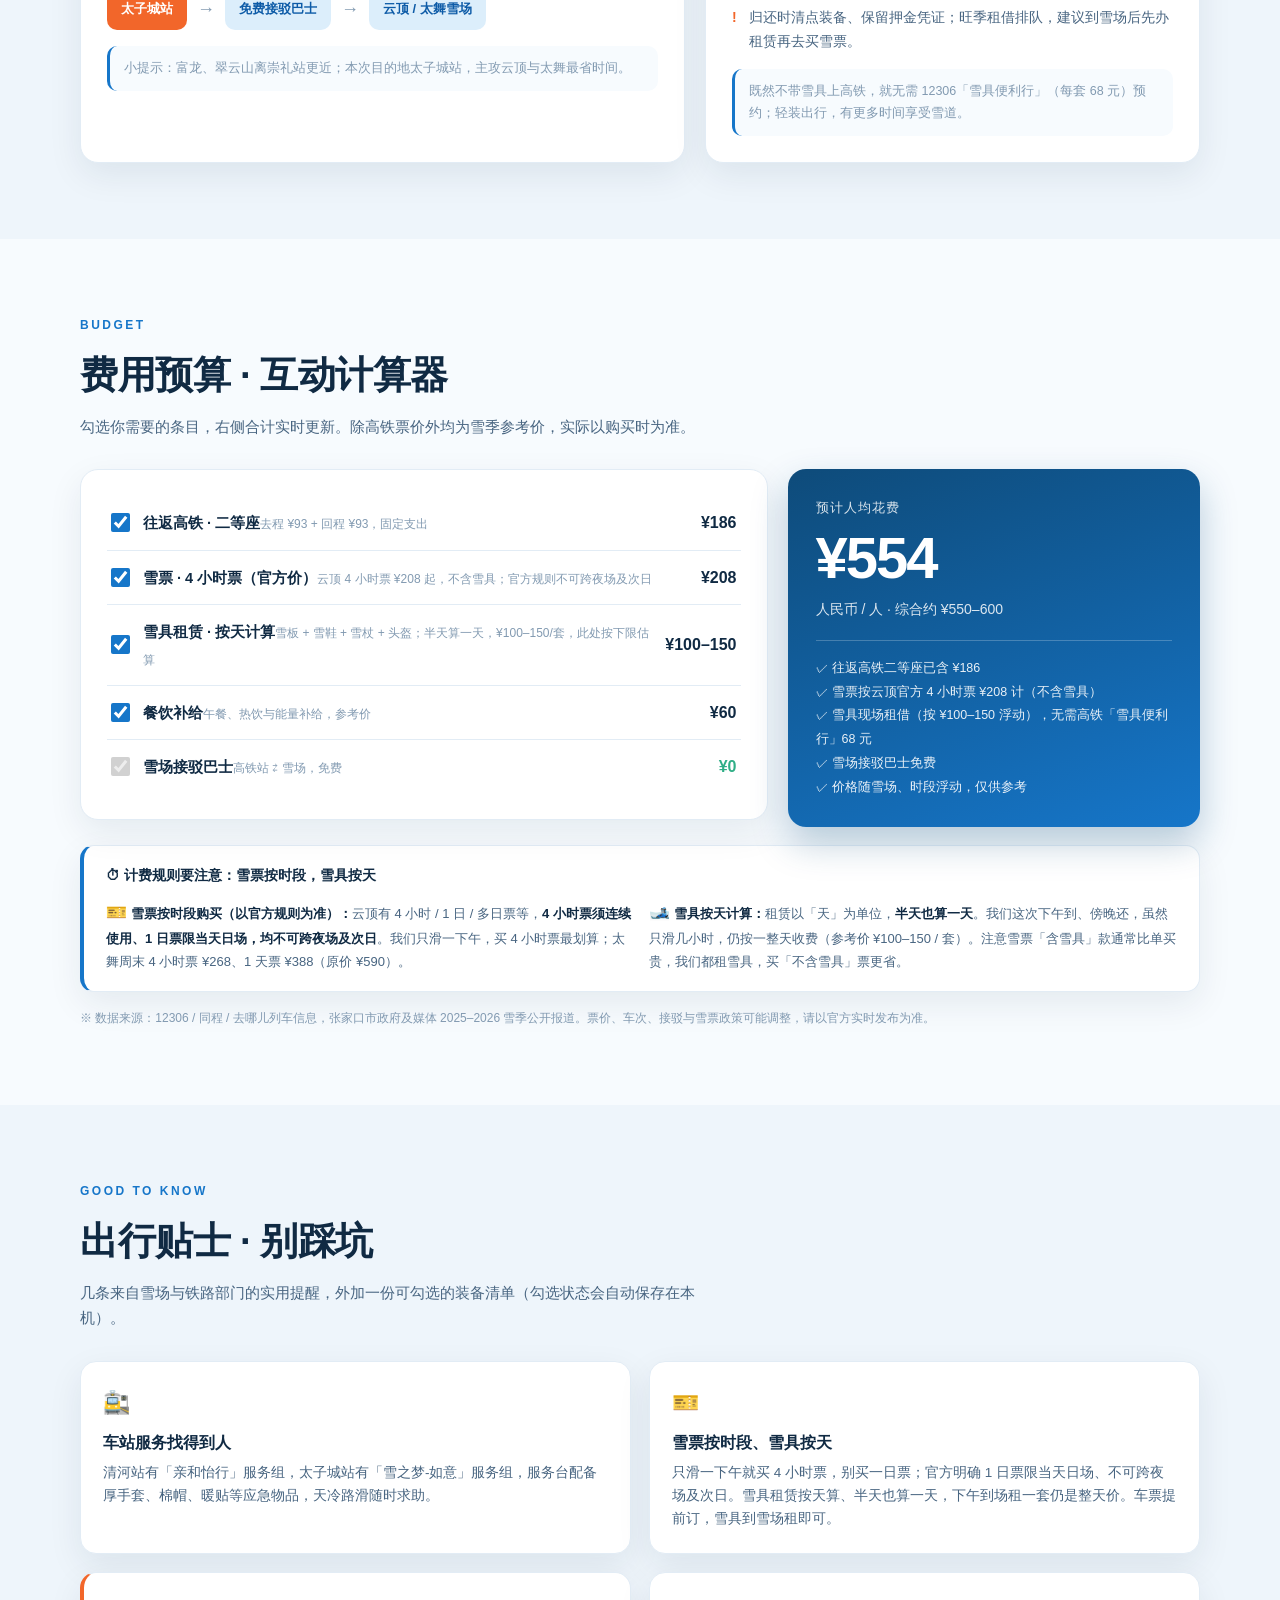
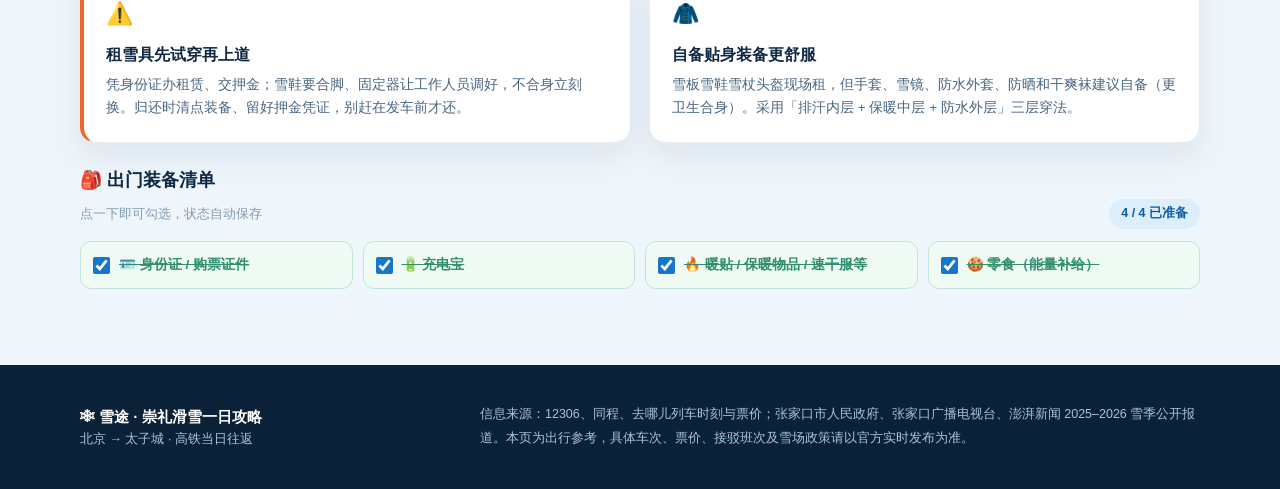
==== commit 8f8381b2: "Add official lift ticket prices for Genting and Thaiwoo" ====
--- a/index.html
+++ b/index.html
@@ -205,6 +205,26 @@
   .promo-list{display:grid;grid-template-columns:1fr 1fr;gap:12px}
   .promo-item{font-size:13px;color:var(--ink2);line-height:1.6;background:rgba(255,255,255,.6);border-radius:10px;padding:11px 14px}
   .promo-item b{display:block;color:#c94a15;font-size:14px;margin-bottom:2px}
+
+  /* ---------- 官方雪票价格表 ---------- */
+  .ticket-sec{margin-top:22px}
+  .ticket-note{font-size:12.5px;color:var(--ink2);background:var(--ice);border-left:4px solid var(--primary);border-radius:10px;padding:11px 16px;margin-bottom:14px;line-height:1.7}
+  .ticket-note b{color:var(--primary2)}
+  .ticket-grid{display:grid;grid-template-columns:1fr 1fr;gap:16px}
+  .ticket-card{background:var(--surface);border:1px solid var(--line);border-radius:14px;overflow:hidden;box-shadow:var(--shadow)}
+  .ticket-card .th{padding:12px 16px;color:#fff;font-size:14px;font-weight:800;display:flex;justify-content:space-between;align-items:center;gap:8px}
+  .ticket-card.g .th{background:linear-gradient(100deg,#1676c9,#0d5ba7)}
+  .ticket-card.t .th{background:linear-gradient(100deg,#f2662a,#d9531e)}
+  .ticket-card .th small{font-size:11px;font-weight:600;opacity:.85;white-space:nowrap}
+  .ticket-card table{width:100%;border-collapse:collapse;font-size:12.5px}
+  .ticket-card th,.ticket-card td{padding:7px 11px;text-align:left;border-bottom:1px solid var(--line)}
+  .ticket-card thead th{background:var(--bg2);color:var(--ink3);font-size:11px;font-weight:700;white-space:nowrap}
+  .ticket-card tbody tr:last-child td{border-bottom:0}
+  .ticket-card td:first-child{font-weight:700;color:var(--ink)}
+  .ticket-card .pr{font-weight:900;color:#d9531e;white-space:nowrap}
+  .ticket-card .pr .old{font-weight:600;color:var(--ink3);text-decoration:line-through;margin-right:5px}
+  .ticket-card .pr .dash{color:var(--ink3)}
+  .ticket-card .tf{padding:9px 14px;background:var(--bg2);font-size:11px;color:var(--ink3);line-height:1.6;border-top:1px solid var(--line)}
   .rdownside{margin-top:10px;background:rgba(242,102,42,.16);border:1px solid rgba(255,190,150,.35);border-radius:9px;padding:9px 12px;font-size:12.5px;color:#ffe0cc;line-height:1.55}
   .rdownside b{color:#ffc39c}
 
@@ -285,7 +305,7 @@
     .tickets,.resorts,.sh-grid,.budget-grid,.tip-grid{grid-template-columns:1fr}
     .summary{position:static}
     .billing-note .bn-grid{grid-template-columns:1fr}
-    .day-tips,.promo-list{grid-template-columns:1fr}
+    .day-tips,.promo-list,.ticket-grid{grid-template-columns:1fr}
     .day-head .day-sub{display:none}
     .gear-list{grid-template-columns:repeat(2,1fr)}
     .tl::before{left:66px}.tl-dot{left:57px}.tl-item{grid-template-columns:56px 1fr;gap:24px}
@@ -323,6 +343,7 @@
       <a href="#timeline" data-target="timeline">一日安排</a>
       <a href="#two-day" data-target="two-day">两日规划</a>
       <a href="#resort" data-target="resort">雪场推荐</a>
+      <a href="#ticket" data-target="ticket">雪票价格</a>
       <a href="#shuttle" data-target="shuttle">接驳指南</a>
       <a href="#budget" data-target="budget">费用预算</a>
       <a href="#tips" data-target="tips">出行贴士</a>
@@ -571,6 +592,47 @@
         <div class="promo-item"><b>🎓 全日制大学生 · 23 岁以下免费</b>全日制在校大学生且 23 岁以下可免费滑雪，需携带有效学生证件，具体规则以雪场公布为准。</div>
       </div>
     </div>
+
+    <div class="ticket-sec reveal">
+      <div class="sec-head" style="margin-bottom:6px">
+        <div class="kicker">Ticket Prices</div>
+        <h2>官方雪票价格表</h2>
+        <p>以下为两家雪场官方购票页的公开报价（2026–27 雪季），"起"为起售价，实际以下单时为准。<b>我们都租雪具，所以重点看「不含雪具」这一列。</b></p>
+      </div>
+      <div class="ticket-note">⏱ <b>重要更正：</b>官方票务页明确写明，<b>1 日票限当天日场、不可跨夜场及第二天使用</b>；4 小时票须连续 4 小时使用，也不可跨夜场 / 次日。所以此前"一张票滑到次日同一时间"的说法不适用于这两家雪场，请以官方规则为准。</div>
+      <div class="ticket-grid">
+        <div class="ticket-card g">
+          <div class="th">云顶滑雪公园 <small>GENTING · 官方票务页</small></div>
+          <table>
+            <thead><tr><th>票种</th><th>不含雪具</th><th>含雪具</th></tr></thead>
+            <tbody>
+              <tr><td>4 小时滑雪票</td><td class="pr">¥208 起</td><td class="pr">¥328 起</td></tr>
+              <tr><td>1 日滑雪票</td><td class="pr">¥288 起</td><td class="pr">¥418 起</td></tr>
+              <tr><td>1.5 天滑雪票</td><td class="pr">¥398 起</td><td class="pr">¥578 起</td></tr>
+              <tr><td>2 日滑雪票</td><td class="pr">¥428 起</td><td class="pr">¥648 起</td></tr>
+              <tr><td>3 日滑雪票</td><td class="pr">¥608 起</td><td class="pr">¥938 起</td></tr>
+              <tr><td>下午场+夜场票</td><td class="pr">¥158 起</td><td class="pr">¥258 起</td></tr>
+              <tr><td>云龙通（云顶+万龙）</td><td class="pr">¥620 起</td><td class="pr dash">—</td></tr>
+              <tr><td>雪具寄存服务（整季）</td><td class="pr">¥480 起</td><td class="pr dash">—</td></tr>
+            </tbody>
+          </table>
+          <div class="tf">* 4 小时票需连续使用、不可跨夜场及次日；1 日票当天日场有效；1.5/2/3 日票限日场缆车运营使用、夜场不可用、不可跨天。下午场 13:00 入场至 16:30，夜场 18:30–21:30，须同一天使用、不可拆分。云龙通需在云顶核销。雪具寄存为 26–27 雪季整季寄存一套（雪板/雪鞋/雪杖）。</div>
+        </div>
+        <div class="ticket-card t">
+          <div class="th">太舞滑雪小镇 <small>THAIWOO · 周末价</small></div>
+          <table>
+            <thead><tr><th>票种</th><th>周末现价</th><th>原价</th></tr></thead>
+            <tbody>
+              <tr><td>周末 4 小时滑雪票</td><td class="pr">¥268</td><td class="pr"><span class="old">¥413</span></td></tr>
+              <tr><td>周末 1 天滑雪票</td><td class="pr">¥388</td><td class="pr"><span class="old">¥590</span></td></tr>
+              <tr><td>周末 2 天滑雪票</td><td class="pr">¥578</td><td class="pr"><span class="old">¥885</span></td></tr>
+            </tbody>
+          </table>
+          <div class="tf">* 截图为周末档期（12/12–12/15）价格，约 4.6–6.5 折；随买随用、未核销可退。平日档期通常更便宜，具体以购票页当日显示为准。</div>
+        </div>
+      </div>
+      <div class="ticket-note" style="border-left-color:var(--accent);background:var(--accent-soft);margin-top:14px;margin-bottom:0">💡 <b>结合我们的行程怎么选：</b>一日游 13:45 开滑、17:00 收工，约 3–4 小时，买单日票不划算——云顶买 <b>4 小时票 ¥208（不含雪具）</b>或太舞周末 4 小时票 ¥268 最合适；两日游住太舞套餐已含雪票，不用再单买（想自行买票的话，云顶 2 日 ¥428 / 太舞周末 2 天 ¥578 可作参考）。</div>
+    </div>
   </div>
 </section>
 
@@ -623,17 +685,18 @@
     <div class="budget-grid">
       <div class="panel reveal" id="costBox">
         <label class="cost-row"><input type="checkbox" data-cost="186" checked><span><span class="cname">往返高铁 · 二等座</span><span class="cdesc">去程 ¥93 + 回程 ¥93，固定支出</span></span><span class="cprice num">¥186</span></label>
-        <label class="cost-row"><input type="checkbox" data-cost="280" checked><span><span class="cname">雪票 · 按小时计算</span><span class="cdesc">可按小时买；买一日票则从启用起 24 小时内有效</span></span><span class="cprice num">¥280</span></label>
+        <label class="cost-row"><input type="checkbox" data-cost="208" checked><span><span class="cname">雪票 · 4 小时票（官方价）</span><span class="cdesc">云顶 4 小时票 ¥208 起，不含雪具；官方规则不可跨夜场及次日</span></span><span class="cprice num">¥208</span></label>
         <label class="cost-row"><input type="checkbox" data-cost="100" checked><span><span class="cname">雪具租赁 · 按天计算</span><span class="cdesc">雪板 + 雪鞋 + 雪杖 + 头盔；半天算一天，¥100–150/套，此处按下限估算</span></span><span class="cprice num">¥100–150</span></label>
         <label class="cost-row"><input type="checkbox" data-cost="60" checked><span><span class="cname">餐饮补给</span><span class="cdesc">午餐、热饮与能量补给，参考价</span></span><span class="cprice num">¥60</span></label>
         <label class="cost-row free"><input type="checkbox" data-cost="0" checked disabled><span><span class="cname">雪场接驳巴士</span><span class="cdesc">高铁站 ⇄ 雪场，免费</span></span><span class="cprice num">¥0</span></label>
       </div>
       <div class="summary reveal">
         <div class="lbl">预计人均花费</div>
-        <div class="total num" id="totalCost">¥626</div>
-        <div class="unit">人民币 / 人 · 综合约 ¥600</div>
+        <div class="total num" id="totalCost">¥554</div>
+        <div class="unit">人民币 / 人 · 综合约 ¥550–600</div>
         <div class="included">
           ✓ 往返高铁二等座已含 ¥186<br>
+          ✓ 雪票按云顶官方 4 小时票 ¥208 计（不含雪具）<br>
           ✓ 雪具现场租借（按 ¥100–150 浮动），无需高铁「雪具便利行」68 元<br>
           ✓ 雪场接驳巴士免费<br>
           ✓ 价格随雪场、时段浮动，仅供参考
@@ -641,10 +704,10 @@
       </div>
     </div>
     <div class="billing-note reveal">
-      <h4>⏱ 计费规则要注意：雪票按小时，雪具按天</h4>
+      <h4>⏱ 计费规则要注意：雪票按时段，雪具按天</h4>
       <div class="bn-grid">
-        <div class="bn-item"><span class="bn-ic">🎫</span><b>雪票按小时计算：</b>可以按实际时长购买；如果买「一日票」，从启用那一刻起算，可一直滑到<b>第二天同一时间</b>（例如 12:00 启用可滑到次日 12:00），并非按自然日截止。</div>
-        <div class="bn-item"><span class="bn-ic">🎿</span><b>雪具按天计算：</b>租赁以「天」为单位，<b>半天也算一天</b>。我们这次下午到、傍晚还，虽然只滑几小时，仍按一整天收费（参考价 ¥100–150 / 套）。</div>
+        <div class="bn-item"><span class="bn-ic">🎫</span><b>雪票按时段购买（以官方规则为准）：</b>云顶有 4 小时 / 1 日 / 多日票等，<b>4 小时票须连续使用、1 日票限当天日场，均不可跨夜场及次日</b>。我们只滑一下午，买 4 小时票最划算；太舞周末 4 小时票 ¥268、1 天票 ¥388（原价 ¥590）。</div>
+        <div class="bn-item"><span class="bn-ic">🎿</span><b>雪具按天计算：</b>租赁以「天」为单位，<b>半天也算一天</b>。我们这次下午到、傍晚还，虽然只滑几小时，仍按一整天收费（参考价 ¥100–150 / 套）。注意雪票「含雪具」款通常比单买贵，我们都租雪具，买「不含雪具」票更省。</div>
       </div>
     </div>
     <p class="disclaimer">※ 数据来源：12306 / 同程 / 去哪儿列车信息，张家口市政府及媒体 2025–2026 雪季公开报道。票价、车次、接驳与雪票政策可能调整，请以官方实时发布为准。</p>
@@ -661,7 +724,7 @@
     </div>
     <div class="tip-grid">
       <div class="tip reveal"><div class="ic">🚉</div><h3>车站服务找得到人</h3><p>清河站有「亲和怡行」服务组，太子城站有「雪之梦-如意」服务组，服务台配备厚手套、棉帽、暖贴等应急物品，天冷路滑随时求助。</p></div>
-      <div class="tip reveal"><div class="ic">🎫</div><h3>雪票按小时、雪具按天</h3><p>雪票按小时计费，只滑一下午可按需买短时段；买一日票则从启用起 24 小时有效。雪具租赁按天算、半天也算一天，所以下午到场租一套仍是整天价。车票提前订，雪具到雪场租即可。</p></div>
+      <div class="tip reveal"><div class="ic">🎫</div><h3>雪票按时段、雪具按天</h3><p>只滑一下午就买 4 小时票，别买一日票；官方明确 1 日票限当天日场、不可跨夜场及次日。雪具租赁按天算、半天也算一天，下午到场租一套仍是整天价。车票提前订，雪具到雪场租即可。</p></div>
       <div class="tip warn reveal"><div class="ic">⚠️</div><h3>租雪具先试穿再上道</h3><p>凭身份证办租赁、交押金；雪鞋要合脚、固定器让工作人员调好，不合身立刻换。归还时清点装备、留好押金凭证，别赶在发车前才还。</p></div>
       <div class="tip reveal"><div class="ic">🧥</div><h3>自备贴身装备更舒服</h3><p>雪板雪鞋雪杖头盔现场租，但手套、雪镜、防水外套、防晒和干爽袜建议自备（更卫生合身）。采用「排汗内层 + 保暖中层 + 防水外层」三层穿法。</p></div>
     </div>
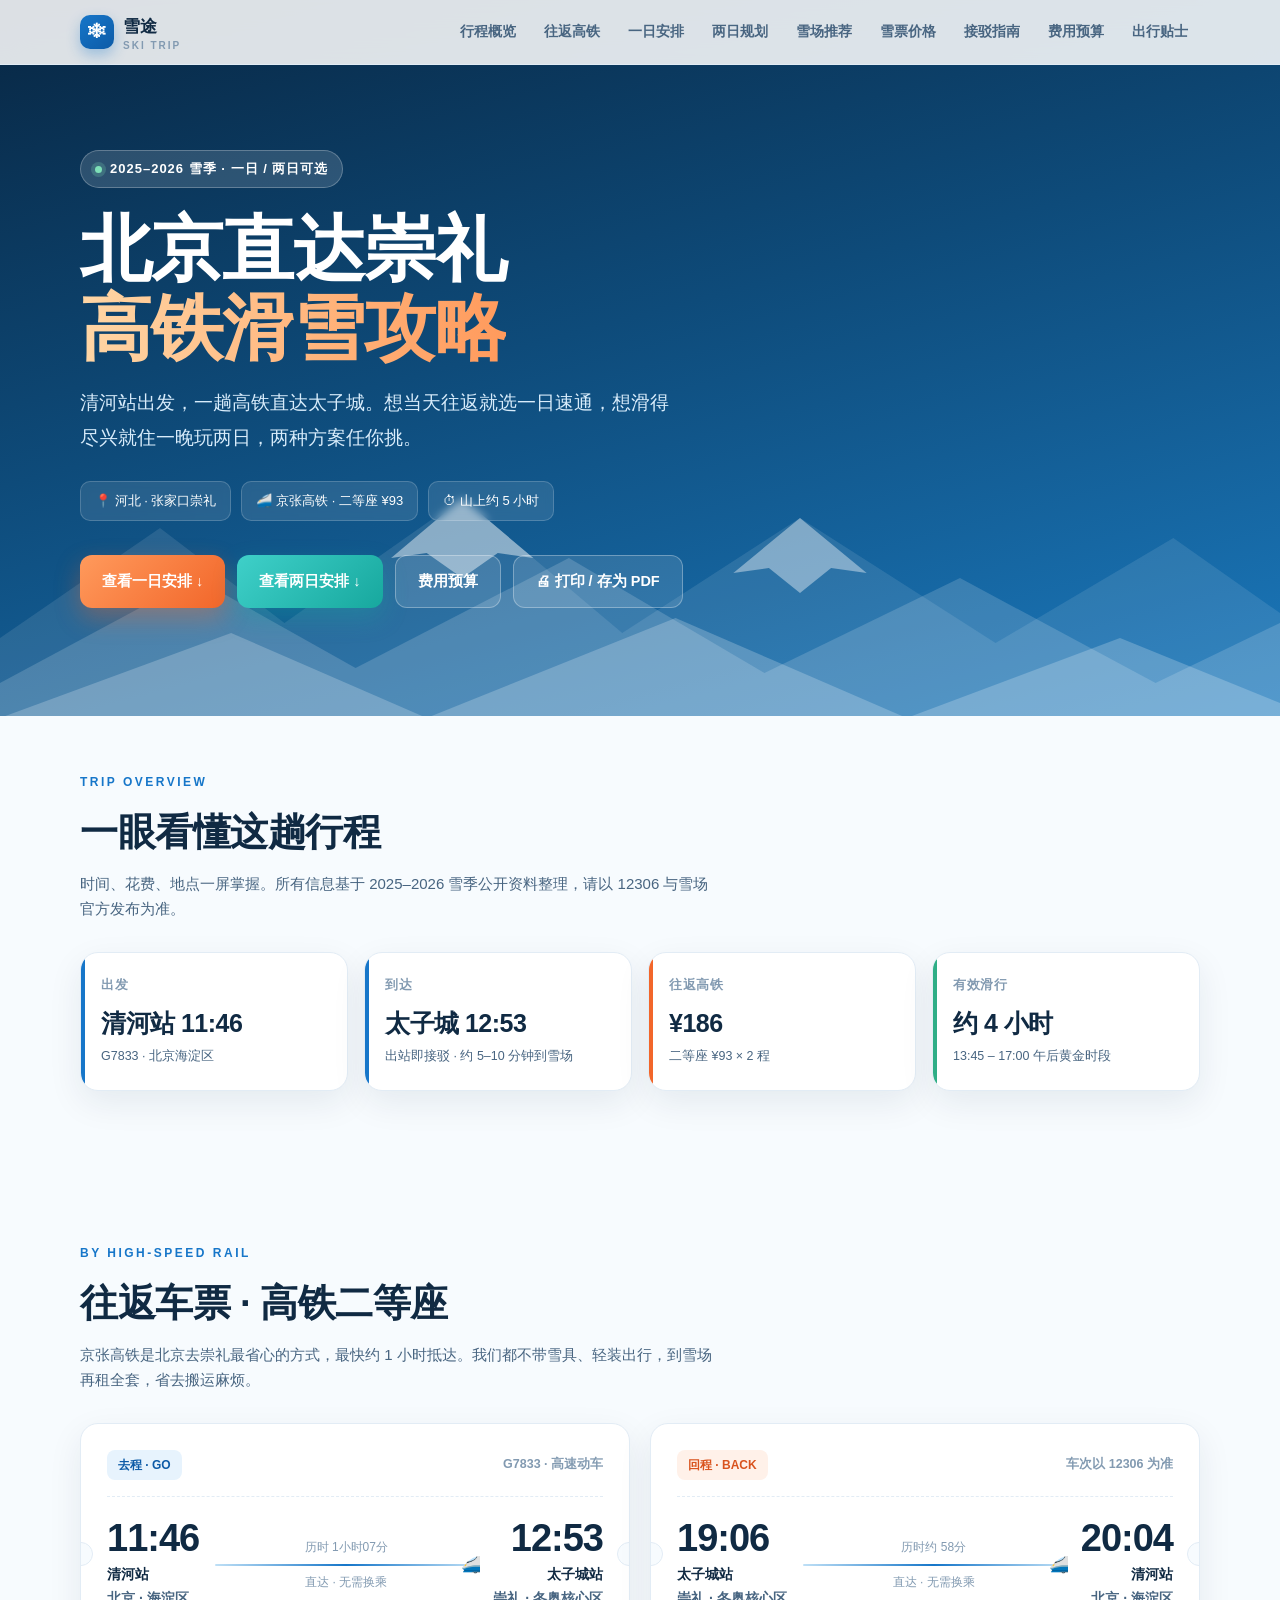
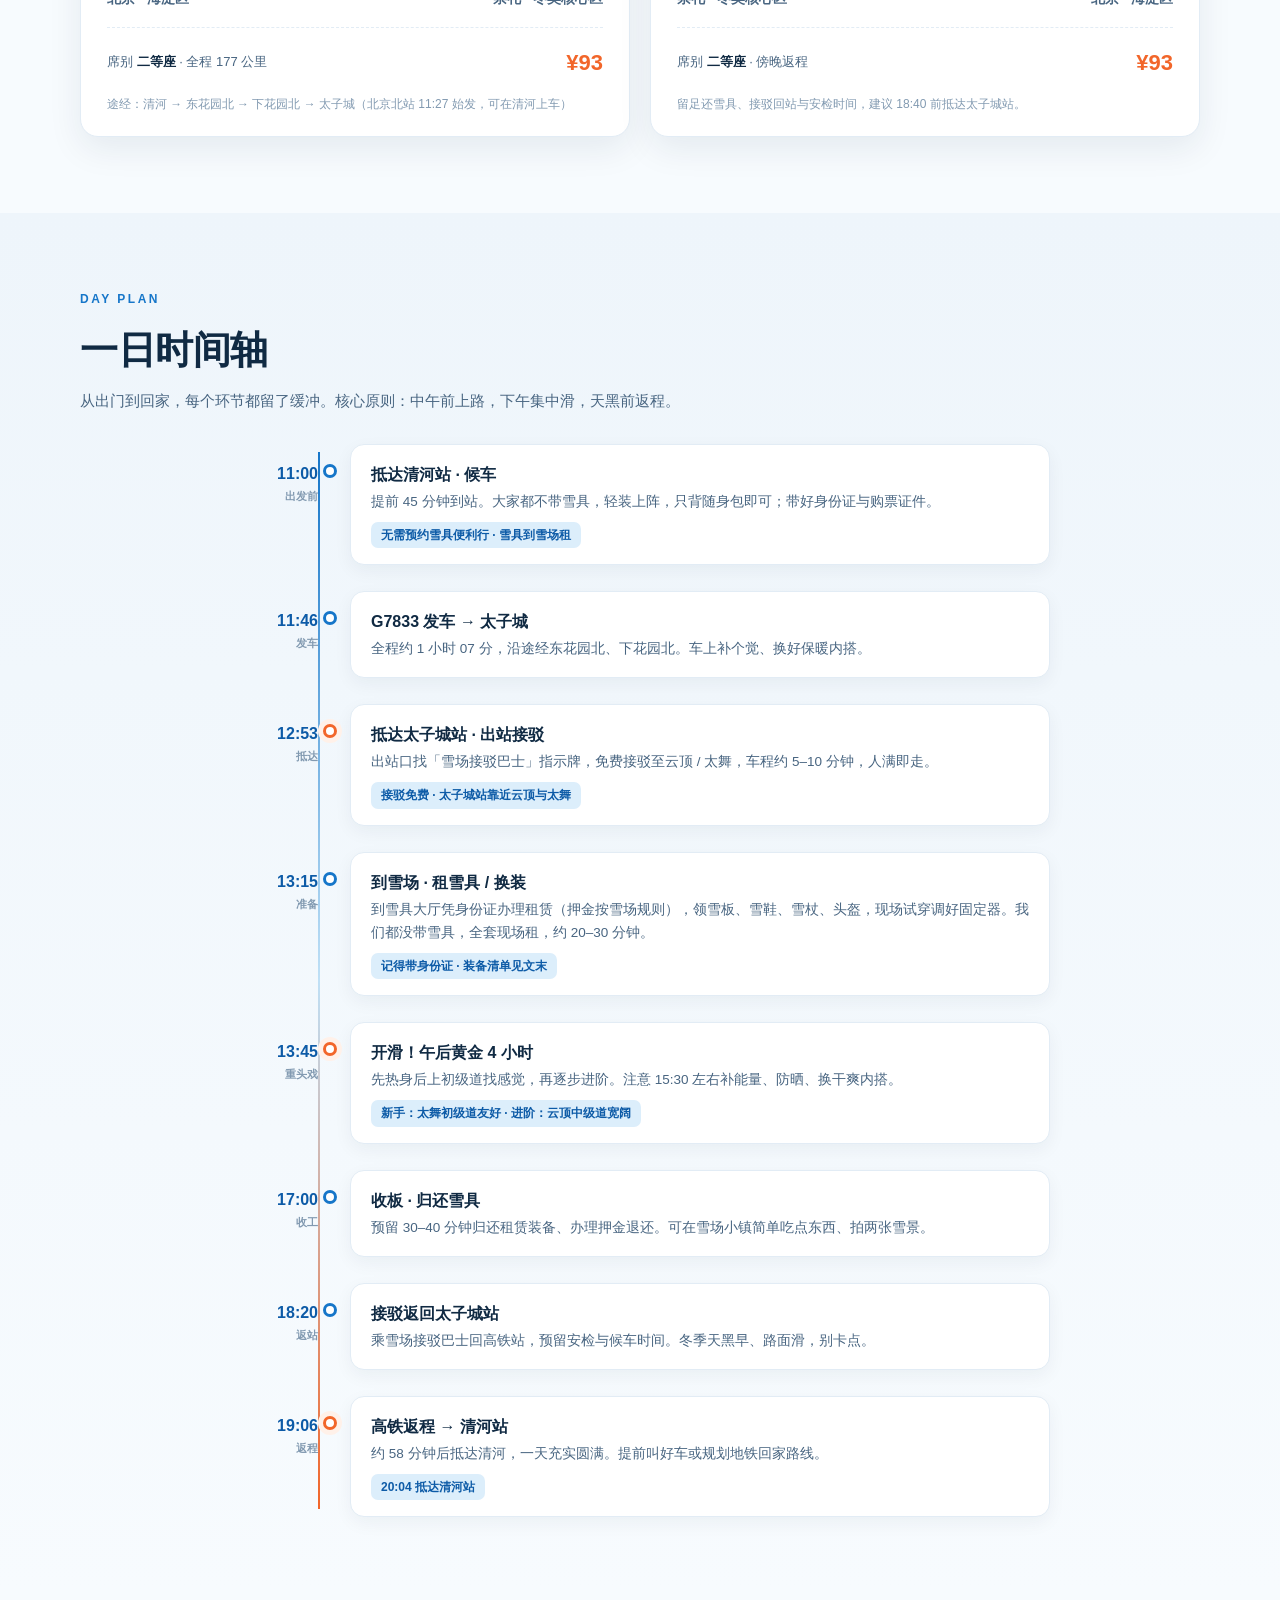
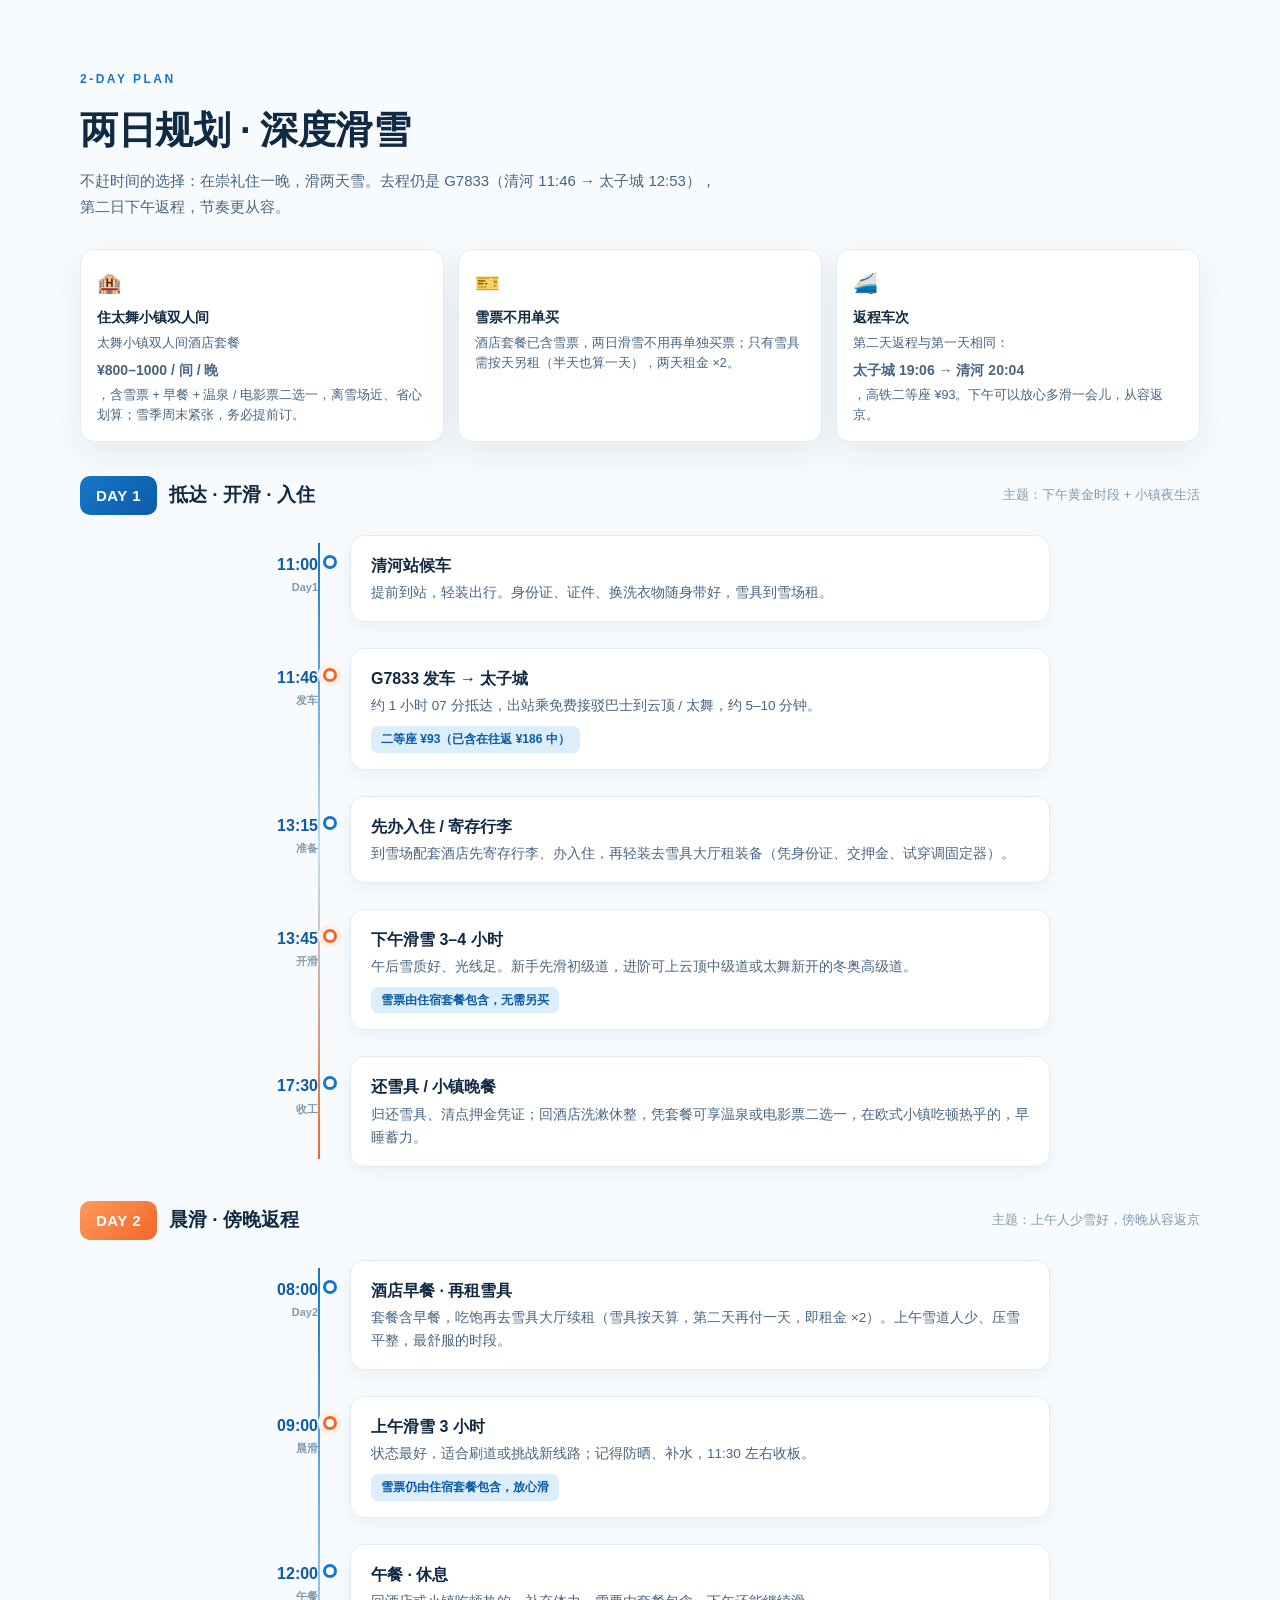
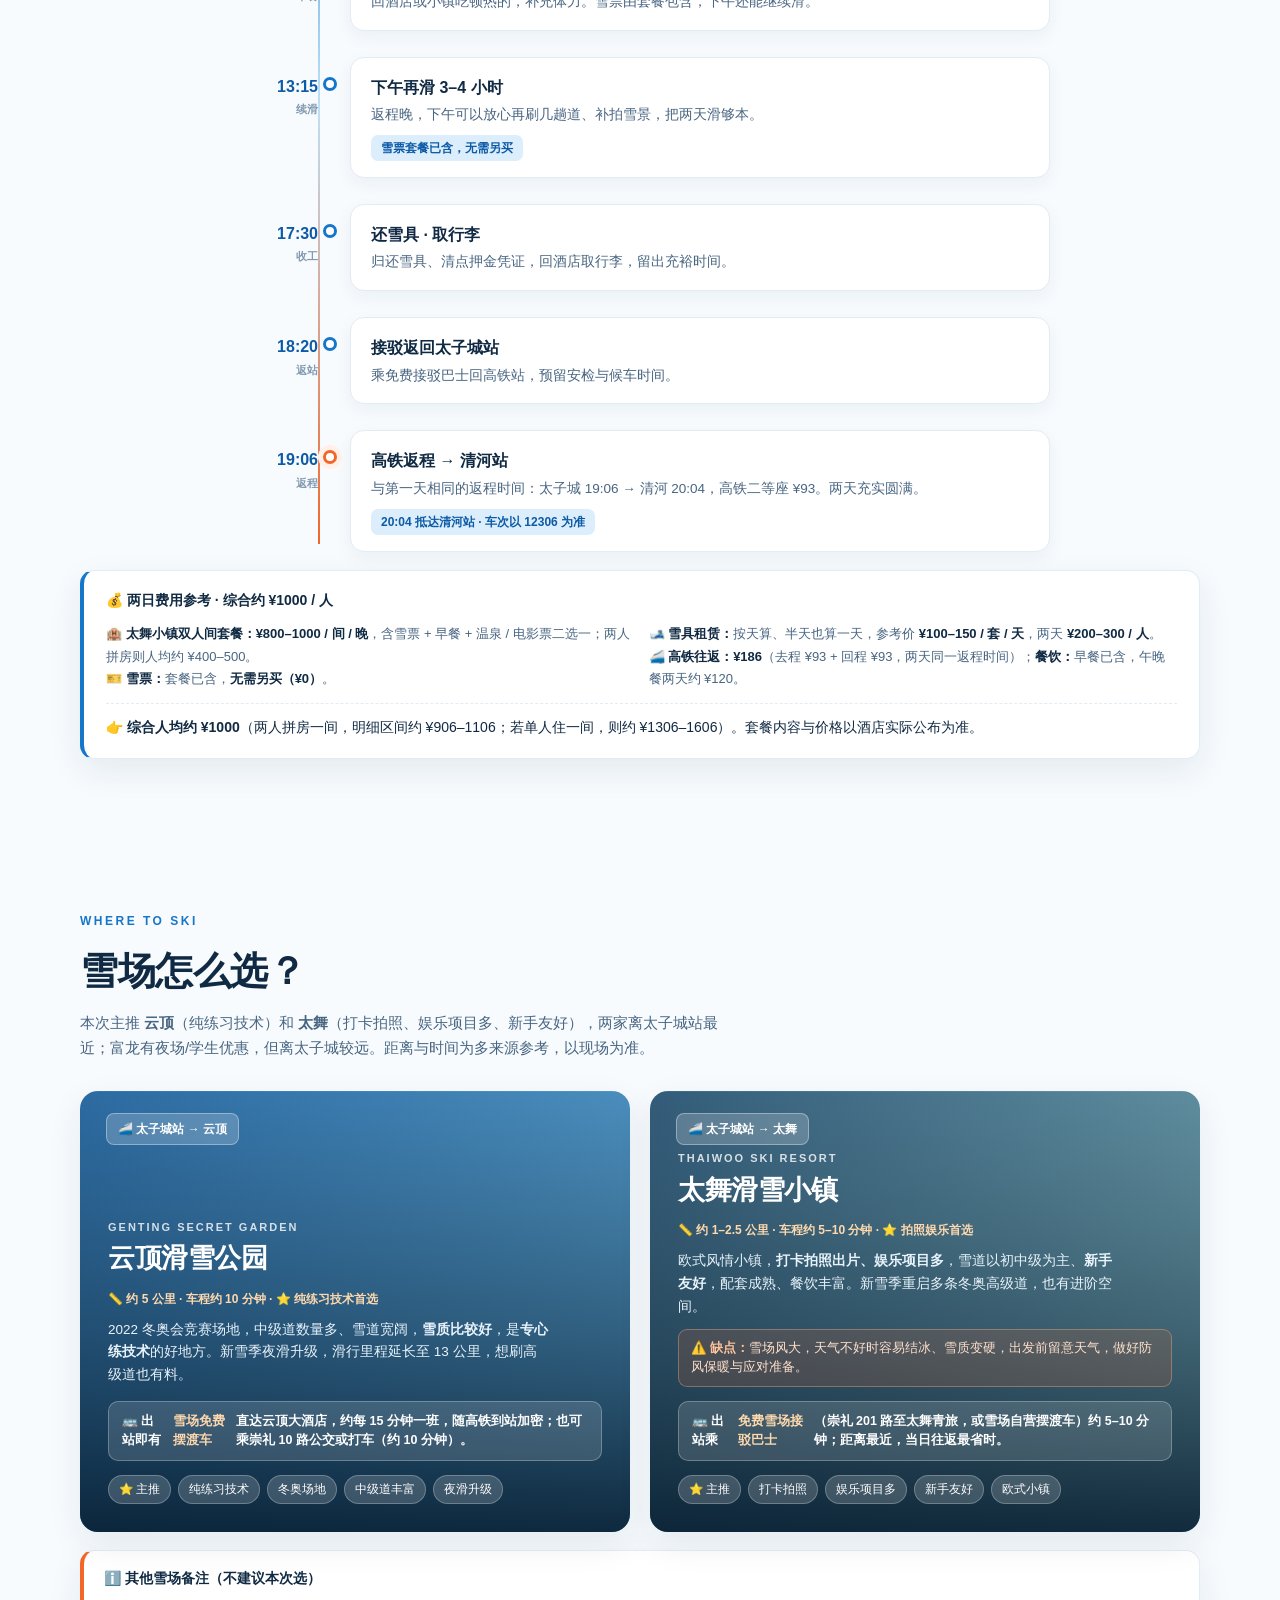
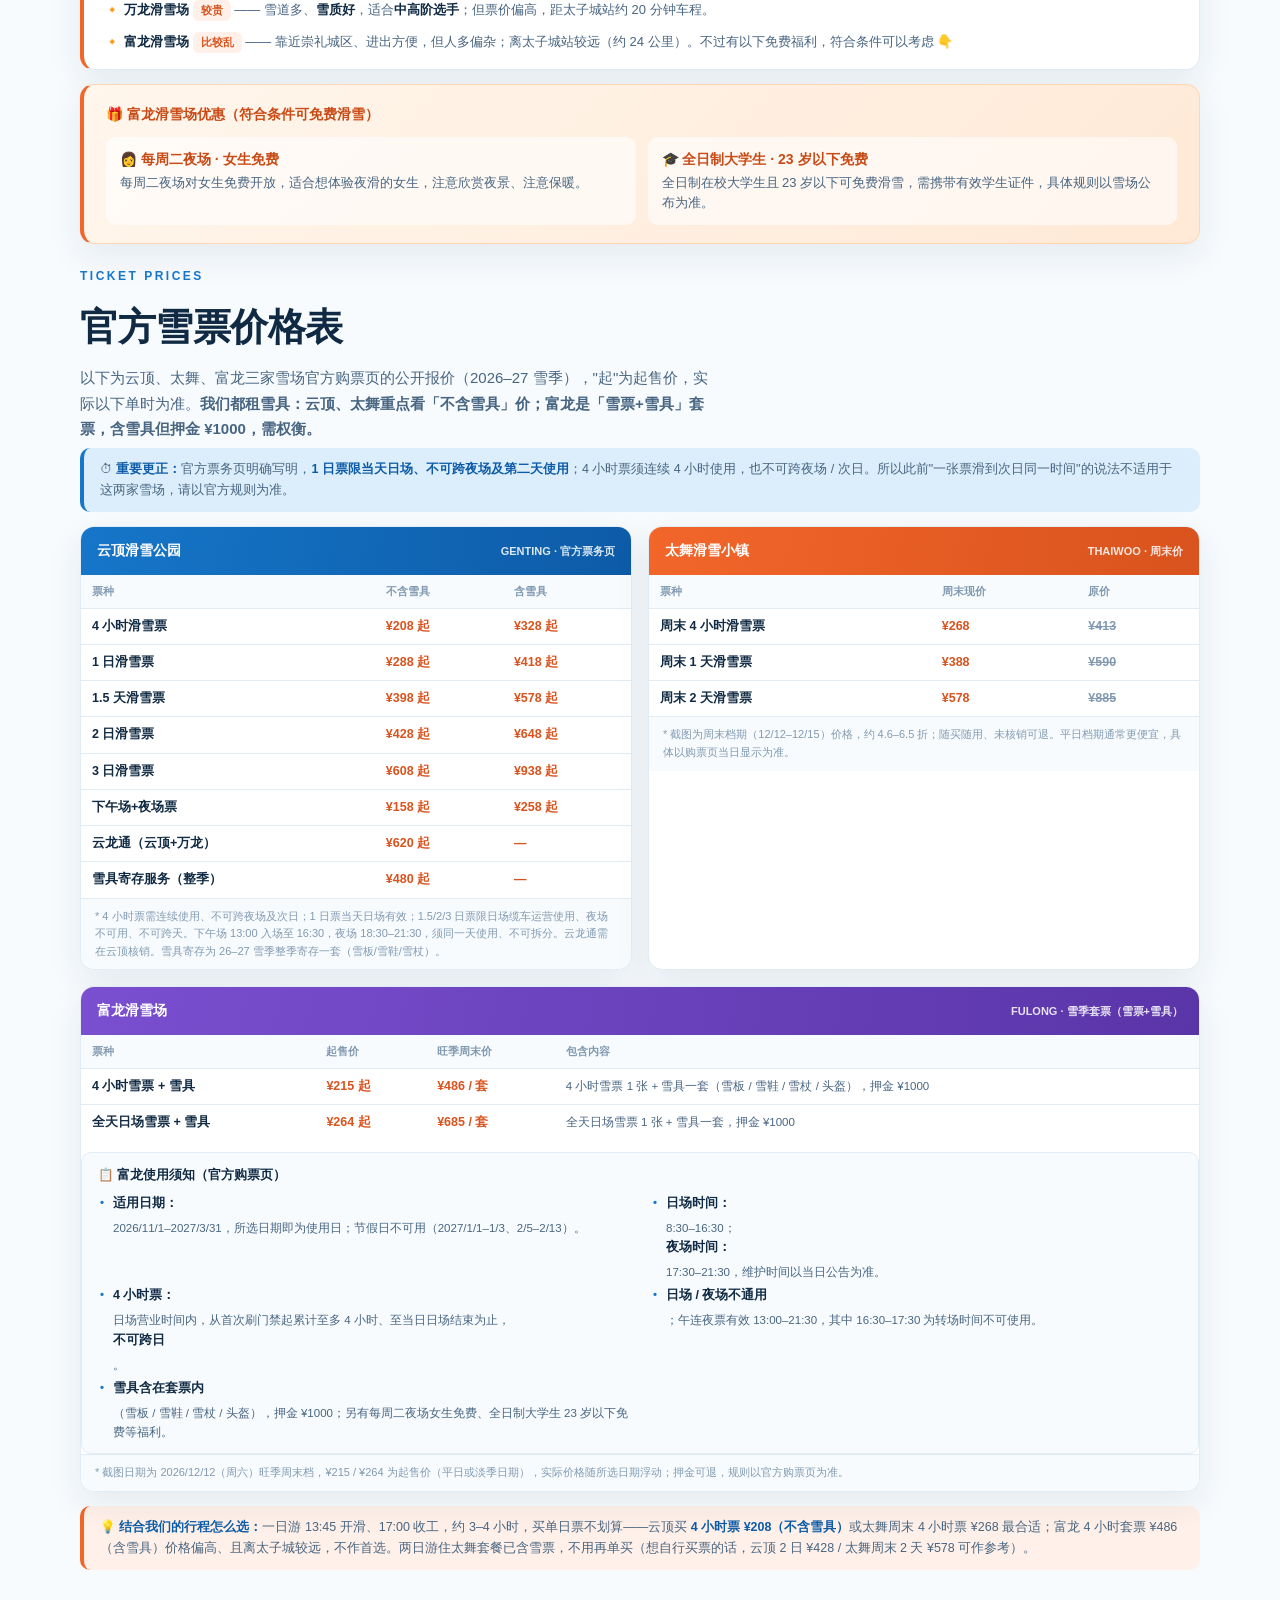
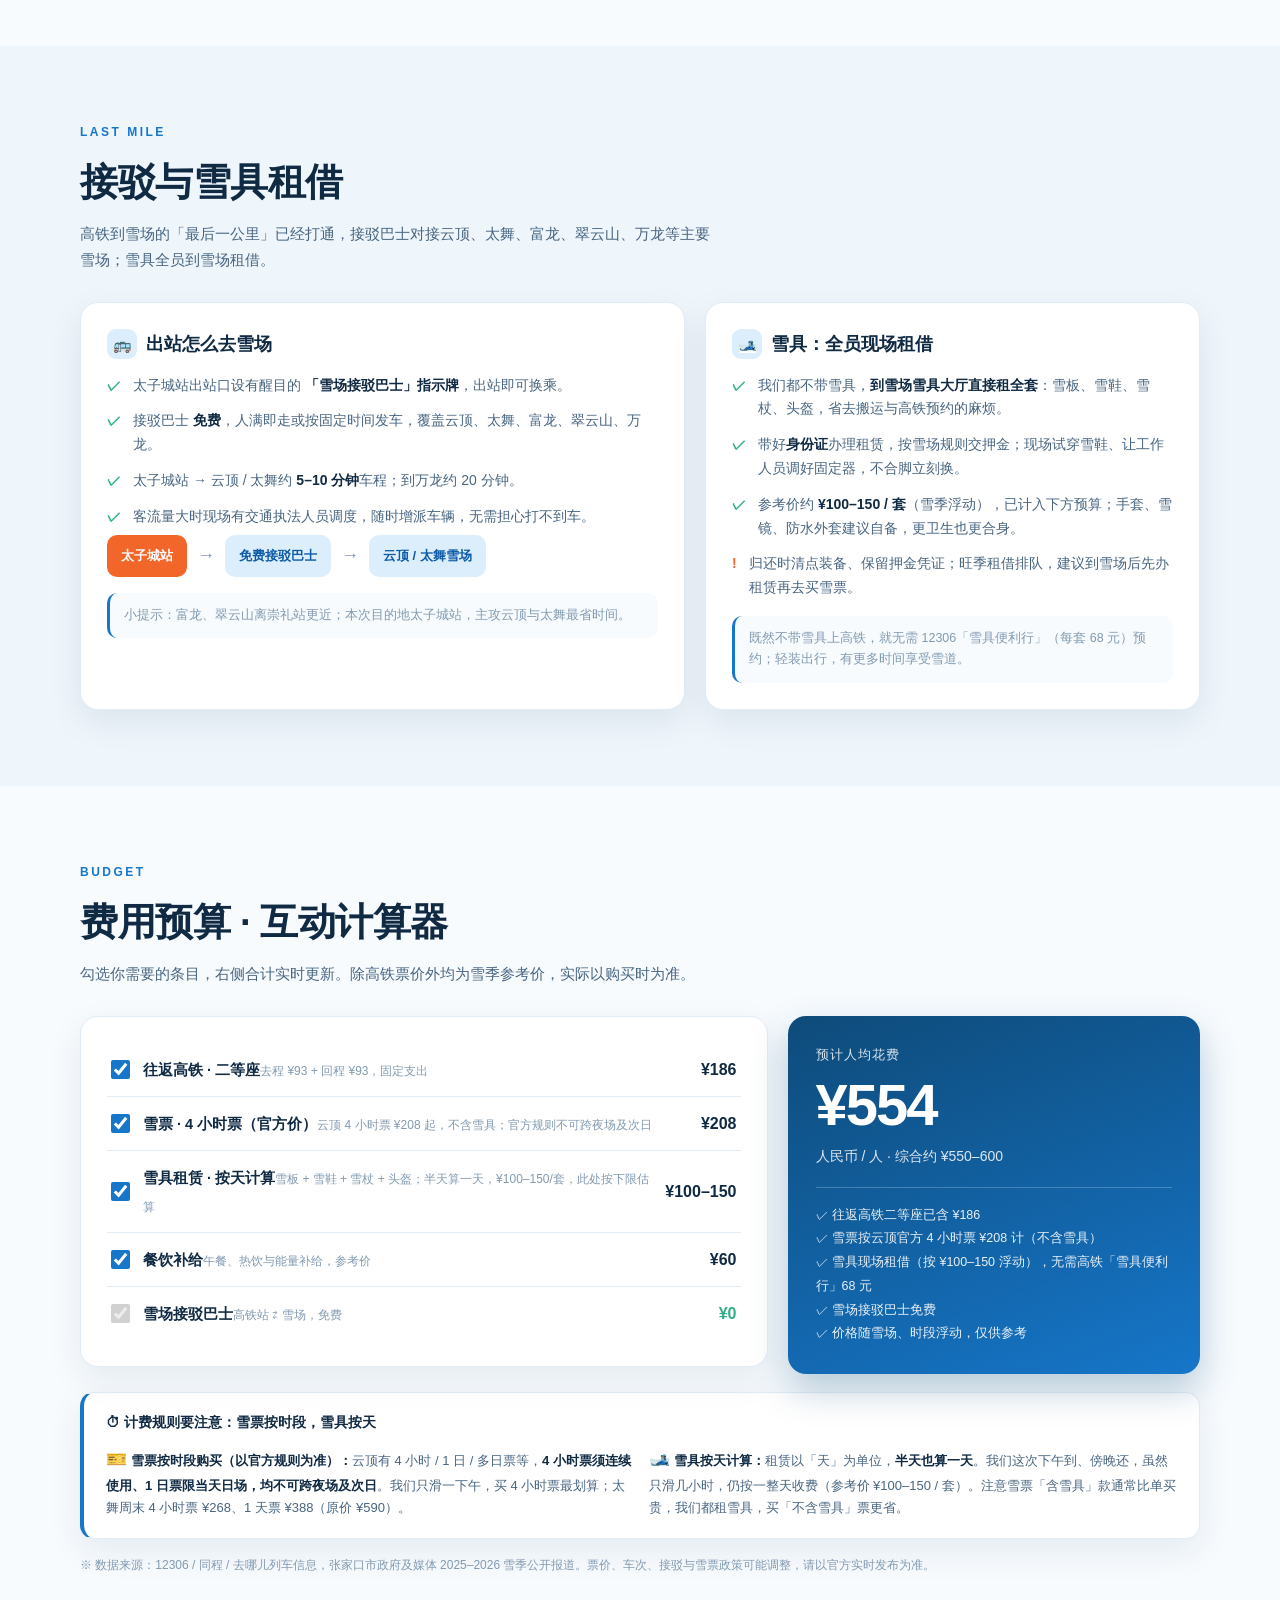
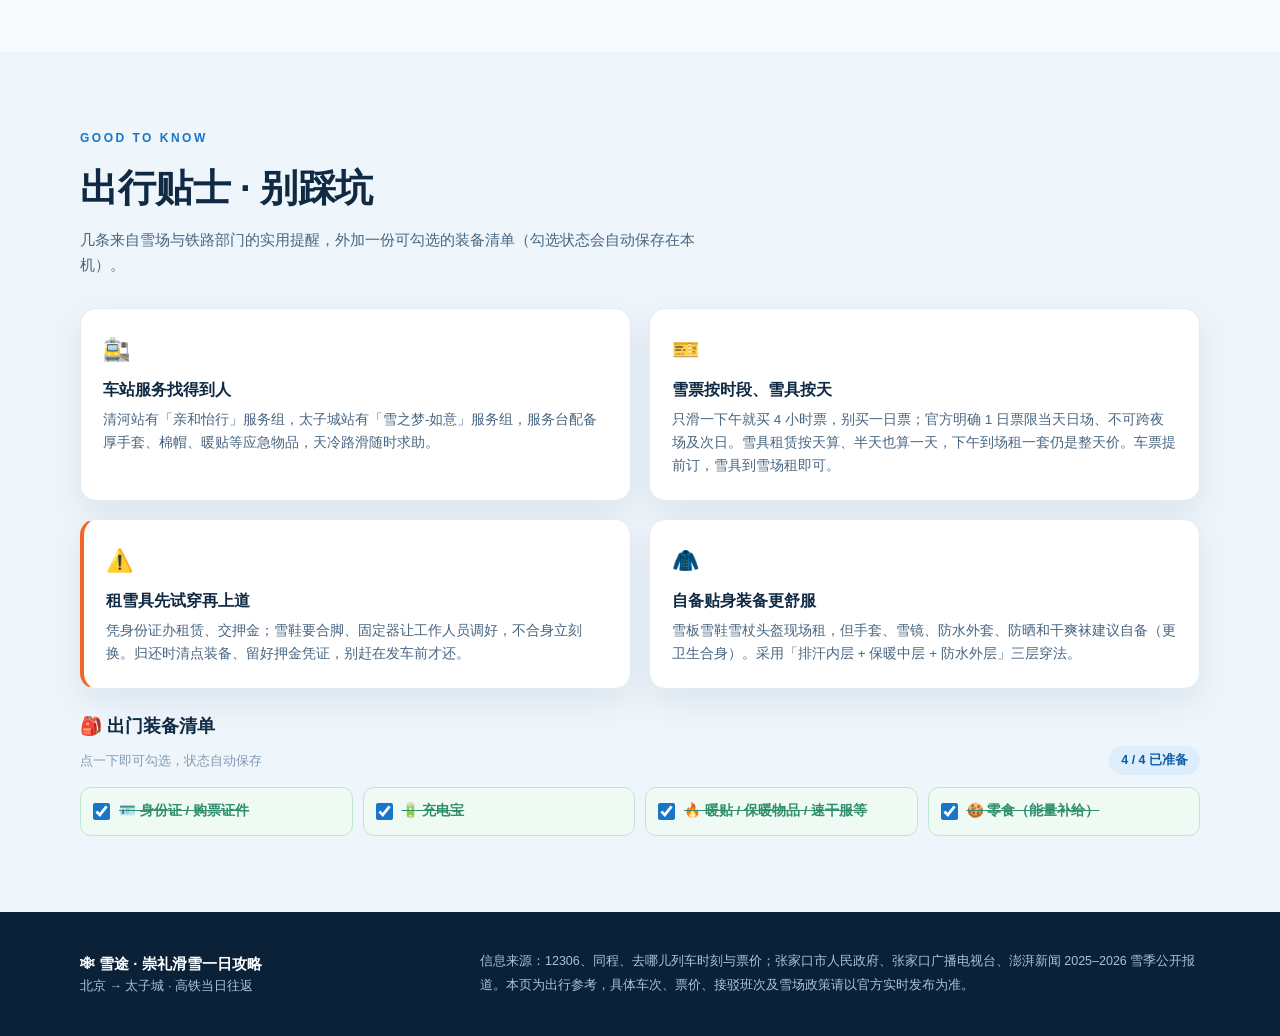
==== commit b6401c3e: "Add Fulong ski resort ticket prices and rules" ====
--- a/index.html
+++ b/index.html
@@ -215,6 +215,14 @@
   .ticket-card .th{padding:12px 16px;color:#fff;font-size:14px;font-weight:800;display:flex;justify-content:space-between;align-items:center;gap:8px}
   .ticket-card.g .th{background:linear-gradient(100deg,#1676c9,#0d5ba7)}
   .ticket-card.t .th{background:linear-gradient(100deg,#f2662a,#d9531e)}
+  .ticket-card.f{grid-column:1 / -1}
+  .ticket-card.f .th{background:linear-gradient(100deg,#7a4fd0,#5a35a8)}
+  .ticket-card.f table td:last-child{color:var(--ink2);font-size:11.5px}
+  .tp-rules{margin-top:12px;background:var(--bg2);border:1px solid var(--line);border-radius:10px;padding:12px 16px}
+  .tp-rules b{font-size:12.5px;color:var(--ink);display:block;margin-bottom:6px}
+  .tp-rules ul{list-style:none;display:grid;grid-template-columns:1fr 1fr;gap:4px 22px}
+  .tp-rules li{font-size:11.5px;color:var(--ink2);line-height:1.6;padding-left:15px;position:relative}
+  .tp-rules li:before{content:"•";position:absolute;left:2px;color:var(--primary);font-weight:900}
   .ticket-card .th small{font-size:11px;font-weight:600;opacity:.85;white-space:nowrap}
   .ticket-card table{width:100%;border-collapse:collapse;font-size:12.5px}
   .ticket-card th,.ticket-card td{padding:7px 11px;text-align:left;border-bottom:1px solid var(--line)}
@@ -305,7 +313,7 @@
     .tickets,.resorts,.sh-grid,.budget-grid,.tip-grid{grid-template-columns:1fr}
     .summary{position:static}
     .billing-note .bn-grid{grid-template-columns:1fr}
-    .day-tips,.promo-list,.ticket-grid{grid-template-columns:1fr}
+    .day-tips,.promo-list,.ticket-grid,.tp-rules ul{grid-template-columns:1fr}
     .day-head .day-sub{display:none}
     .gear-list{grid-template-columns:repeat(2,1fr)}
     .tl::before{left:66px}.tl-dot{left:57px}.tl-item{grid-template-columns:56px 1fr;gap:24px}
@@ -597,7 +605,7 @@
       <div class="sec-head" style="margin-bottom:6px">
         <div class="kicker">Ticket Prices</div>
         <h2>官方雪票价格表</h2>
-        <p>以下为两家雪场官方购票页的公开报价（2026–27 雪季），"起"为起售价，实际以下单时为准。<b>我们都租雪具，所以重点看「不含雪具」这一列。</b></p>
+        <p>以下为云顶、太舞、富龙三家雪场官方购票页的公开报价（2026–27 雪季），"起"为起售价，实际以下单时为准。<b>我们都租雪具：云顶、太舞重点看「不含雪具」价；富龙是「雪票+雪具」套票，含雪具但押金 ¥1000，需权衡。</b></p>
       </div>
       <div class="ticket-note">⏱ <b>重要更正：</b>官方票务页明确写明，<b>1 日票限当天日场、不可跨夜场及第二天使用</b>；4 小时票须连续 4 小时使用，也不可跨夜场 / 次日。所以此前"一张票滑到次日同一时间"的说法不适用于这两家雪场，请以官方规则为准。</div>
       <div class="ticket-grid">
@@ -630,8 +638,29 @@
           </table>
           <div class="tf">* 截图为周末档期（12/12–12/15）价格，约 4.6–6.5 折；随买随用、未核销可退。平日档期通常更便宜，具体以购票页当日显示为准。</div>
         </div>
-      </div>
-      <div class="ticket-note" style="border-left-color:var(--accent);background:var(--accent-soft);margin-top:14px;margin-bottom:0">💡 <b>结合我们的行程怎么选：</b>一日游 13:45 开滑、17:00 收工，约 3–4 小时，买单日票不划算——云顶买 <b>4 小时票 ¥208（不含雪具）</b>或太舞周末 4 小时票 ¥268 最合适；两日游住太舞套餐已含雪票，不用再单买（想自行买票的话，云顶 2 日 ¥428 / 太舞周末 2 天 ¥578 可作参考）。</div>
+        <div class="ticket-card f">
+          <div class="th">富龙滑雪场 <small>FULONG · 雪季套票（雪票+雪具）</small></div>
+          <table>
+            <thead><tr><th>票种</th><th>起售价</th><th>旺季周末价</th><th>包含内容</th></tr></thead>
+            <tbody>
+              <tr><td>4 小时雪票 + 雪具</td><td class="pr">¥215 起</td><td class="pr">¥486 / 套</td><td>4 小时雪票 1 张 + 雪具一套（雪板 / 雪鞋 / 雪杖 / 头盔），押金 ¥1000</td></tr>
+              <tr><td>全天日场雪票 + 雪具</td><td class="pr">¥264 起</td><td class="pr">¥685 / 套</td><td>全天日场雪票 1 张 + 雪具一套，押金 ¥1000</td></tr>
+            </tbody>
+          </table>
+          <div class="tp-rules">
+            <b>📋 富龙使用须知（官方购票页）</b>
+            <ul>
+              <li><b>适用日期：</b>2026/11/1–2027/3/31，所选日期即为使用日；节假日不可用（2027/1/1–1/3、2/5–2/13）。</li>
+              <li><b>日场时间：</b>8:30–16:30；<b>夜场时间：</b>17:30–21:30，维护时间以当日公告为准。</li>
+              <li><b>4 小时票：</b>日场营业时间内，从首次刷门禁起累计至多 4 小时、至当日日场结束为止，<b>不可跨日</b>。</li>
+              <li><b>日场 / 夜场不通用</b>；午连夜票有效 13:00–21:30，其中 16:30–17:30 为转场时间不可使用。</li>
+              <li><b>雪具含在套票内</b>（雪板 / 雪鞋 / 雪杖 / 头盔），押金 ¥1000；另有每周二夜场女生免费、全日制大学生 23 岁以下免费等福利。</li>
+            </ul>
+          </div>
+          <div class="tf">* 截图日期为 2026/12/12（周六）旺季周末档，¥215 / ¥264 为起售价（平日或淡季日期），实际价格随所选日期浮动；押金可退，规则以官方购票页为准。</div>
+        </div>
+      </div>
+      <div class="ticket-note" style="border-left-color:var(--accent);background:var(--accent-soft);margin-top:14px;margin-bottom:0">💡 <b>结合我们的行程怎么选：</b>一日游 13:45 开滑、17:00 收工，约 3–4 小时，买单日票不划算——云顶买 <b>4 小时票 ¥208（不含雪具）</b>或太舞周末 4 小时票 ¥268 最合适；富龙 4 小时套票 ¥486（含雪具）价格偏高、且离太子城较远，不作首选。两日游住太舞套餐已含雪票，不用再单买（想自行买票的话，云顶 2 日 ¥428 / 太舞周末 2 天 ¥578 可作参考）。</div>
     </div>
   </div>
 </section>
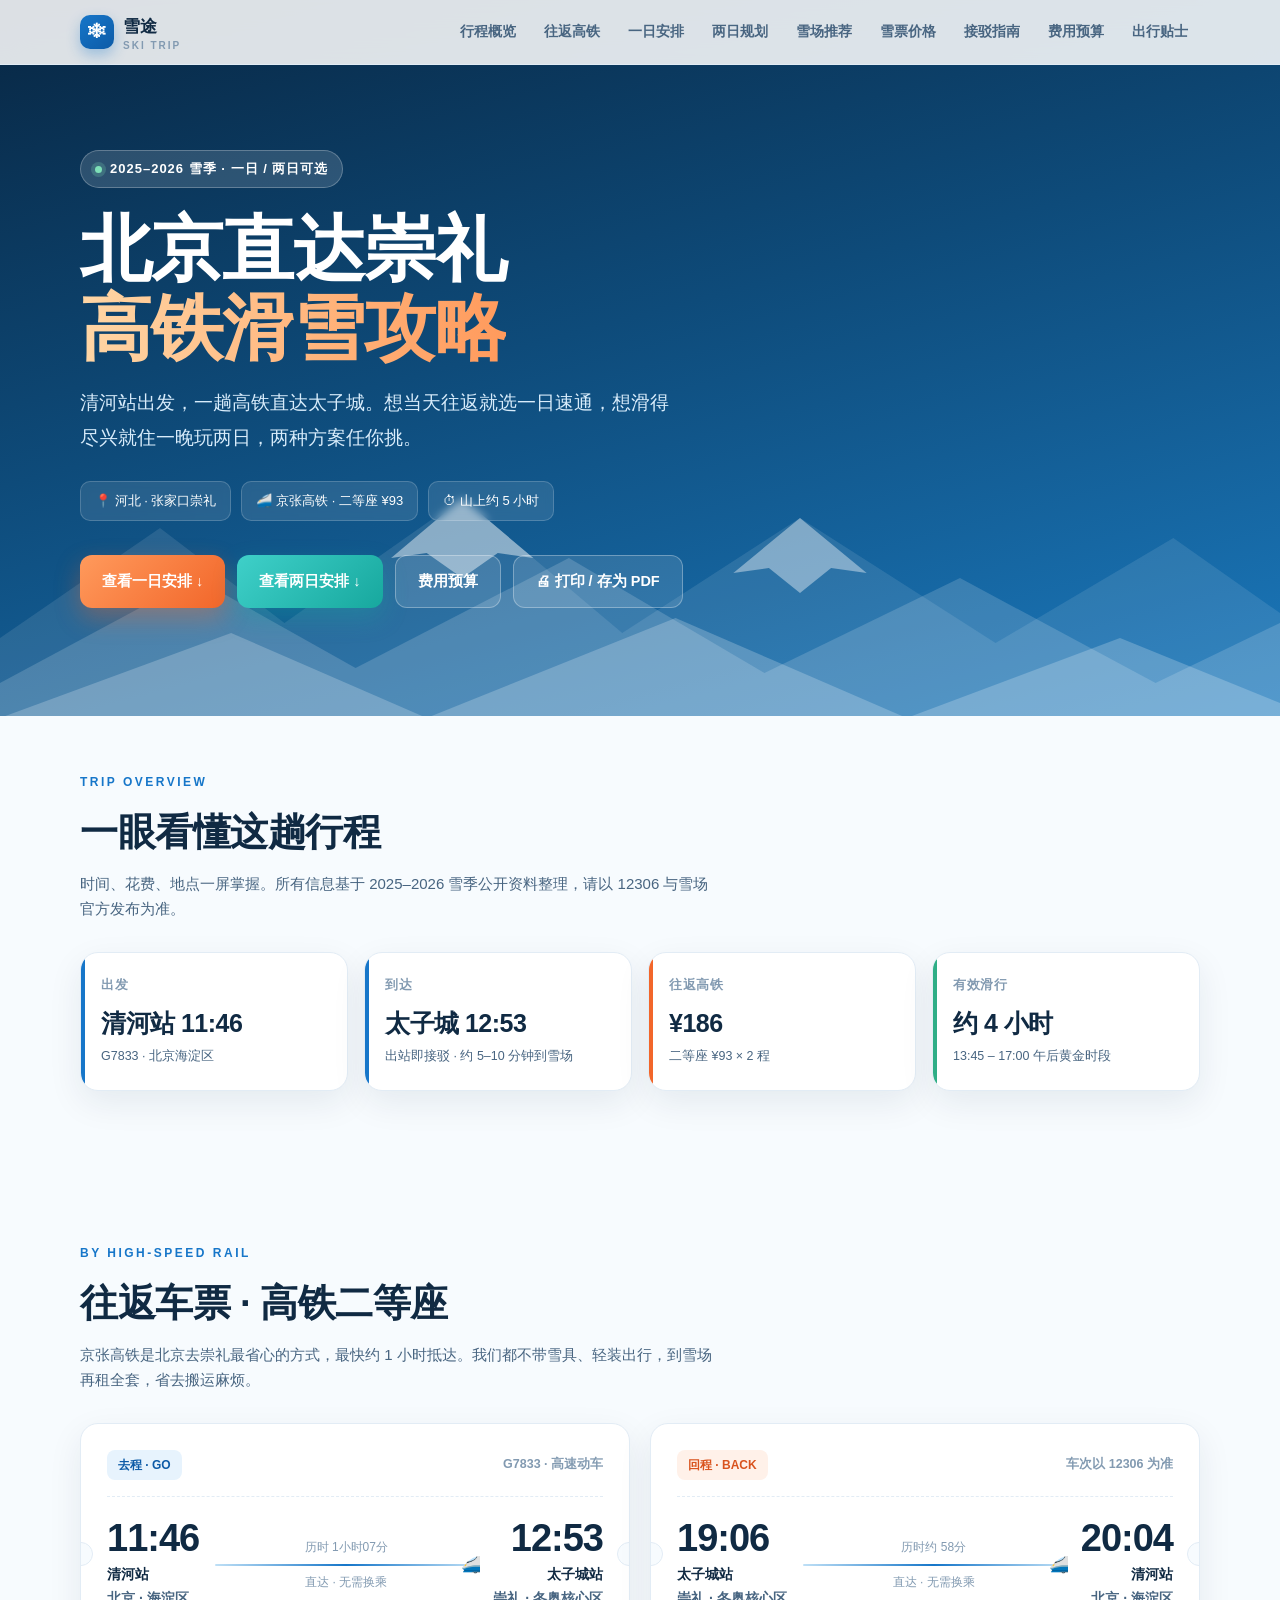
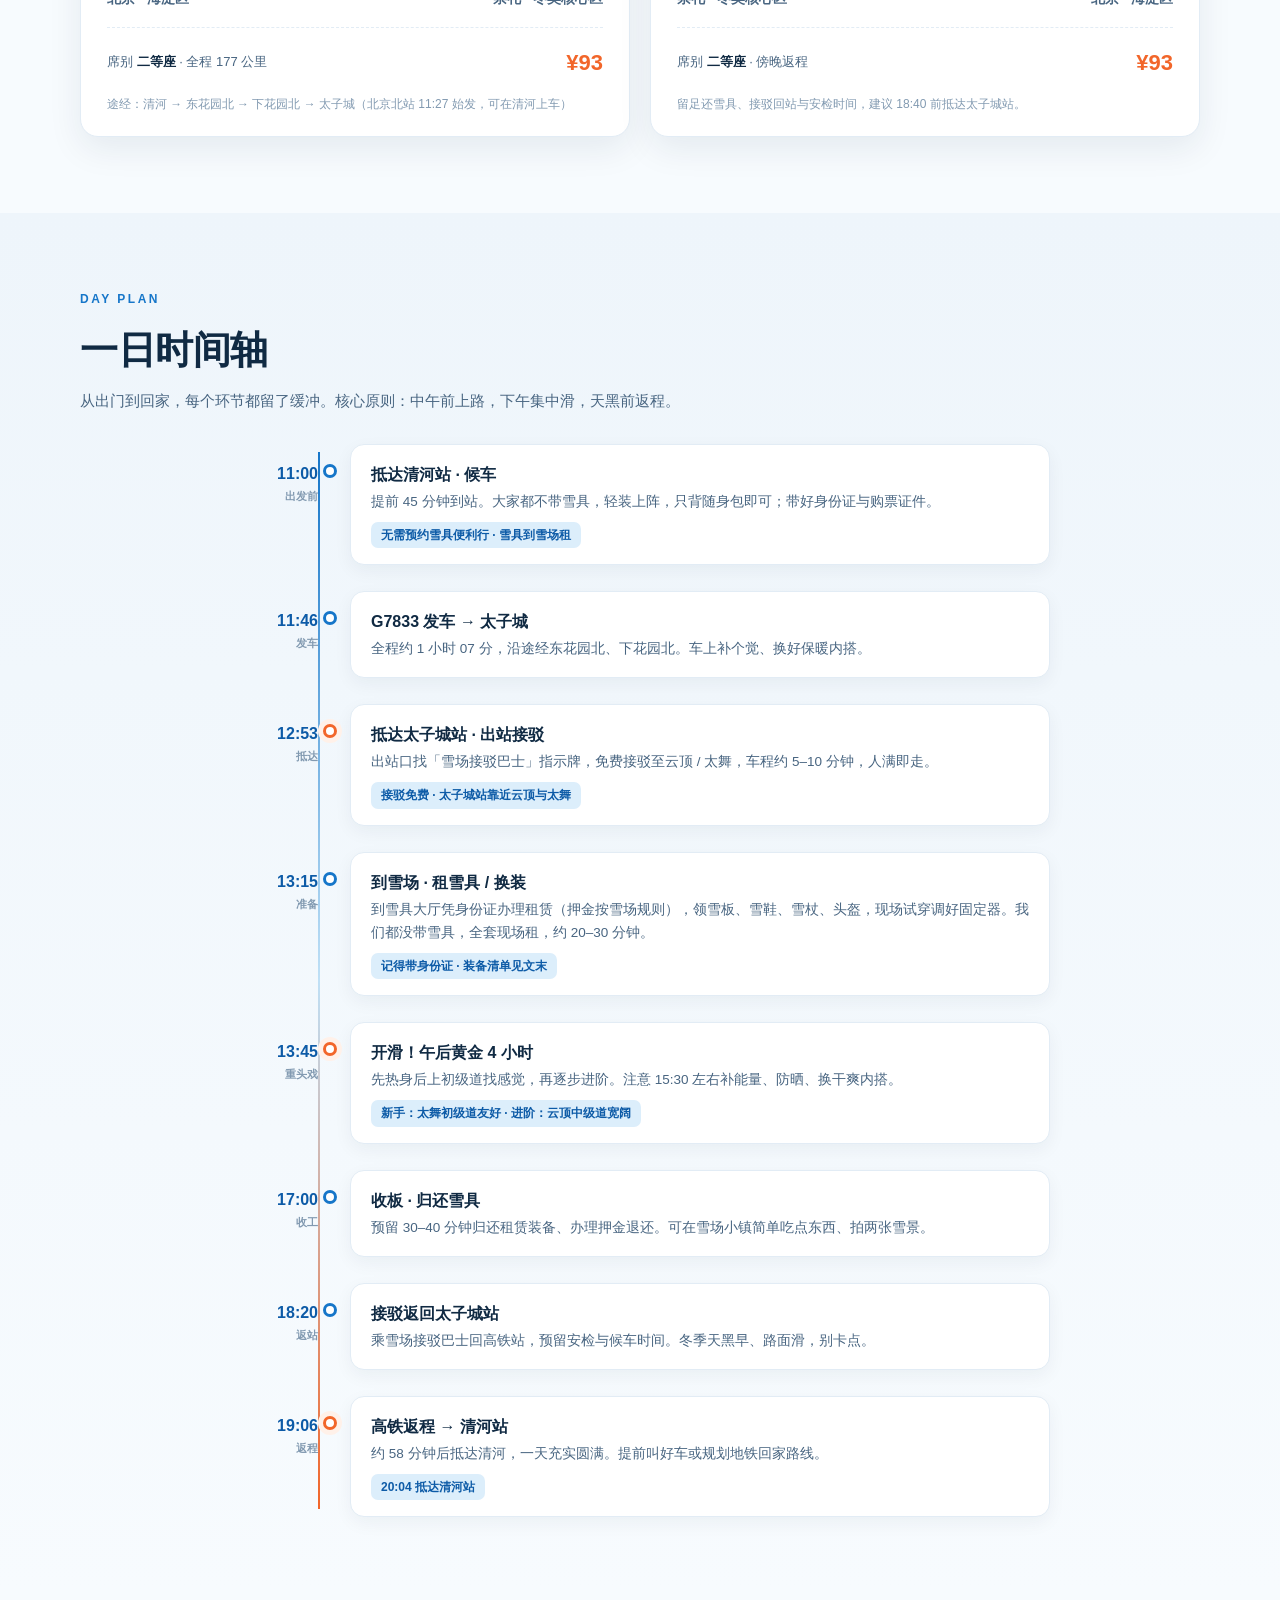
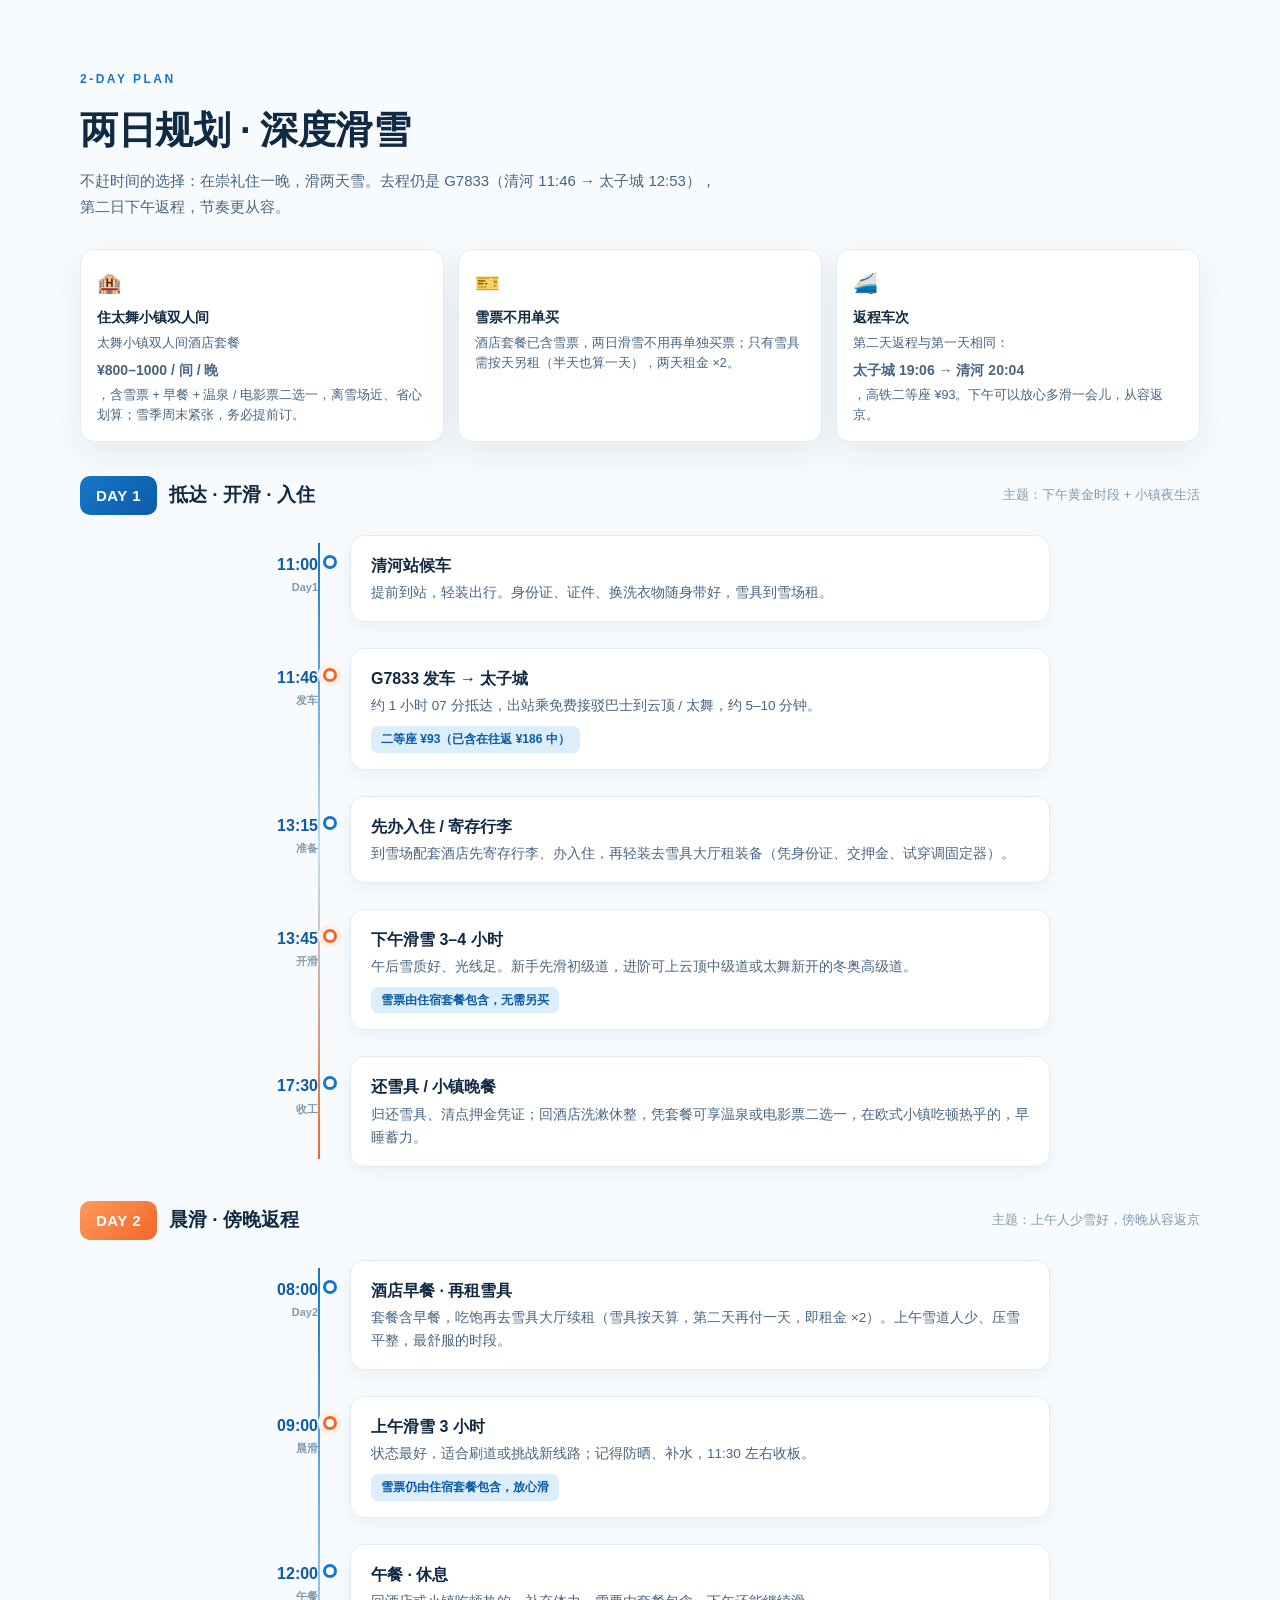
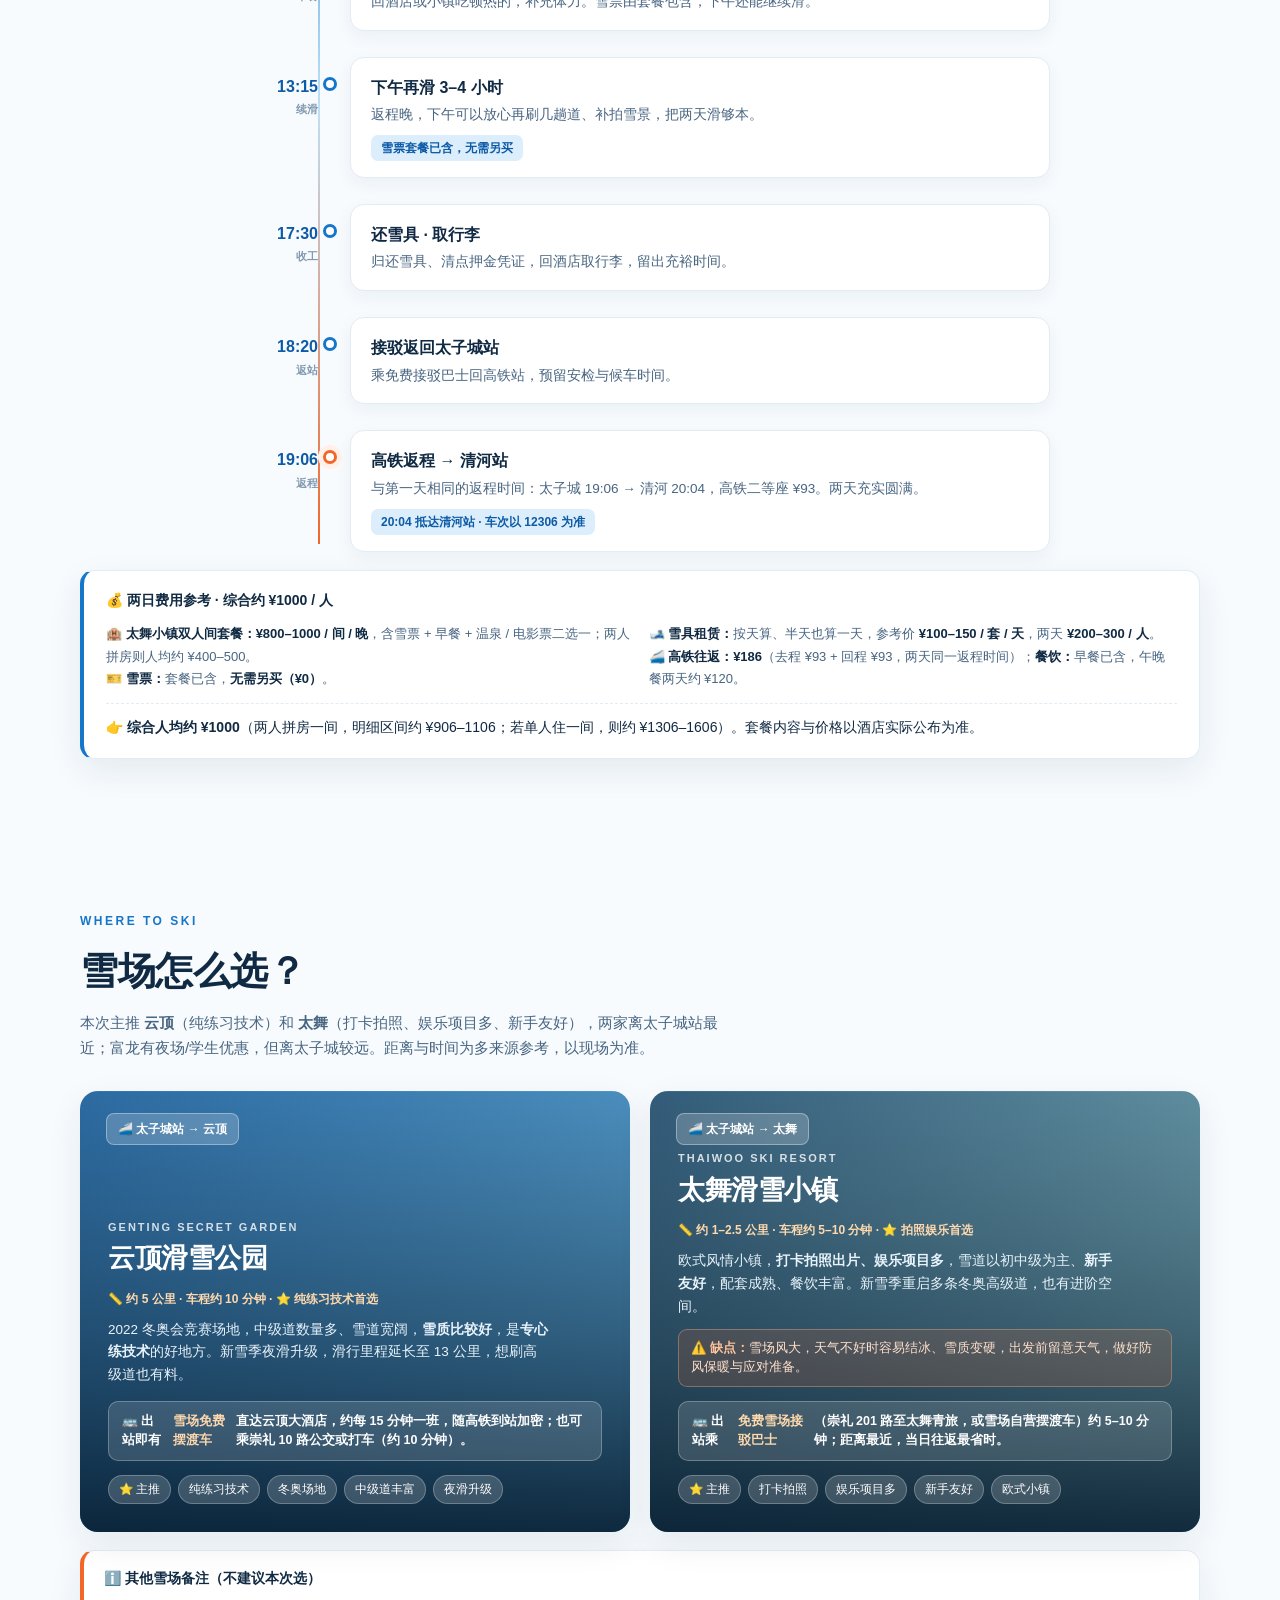
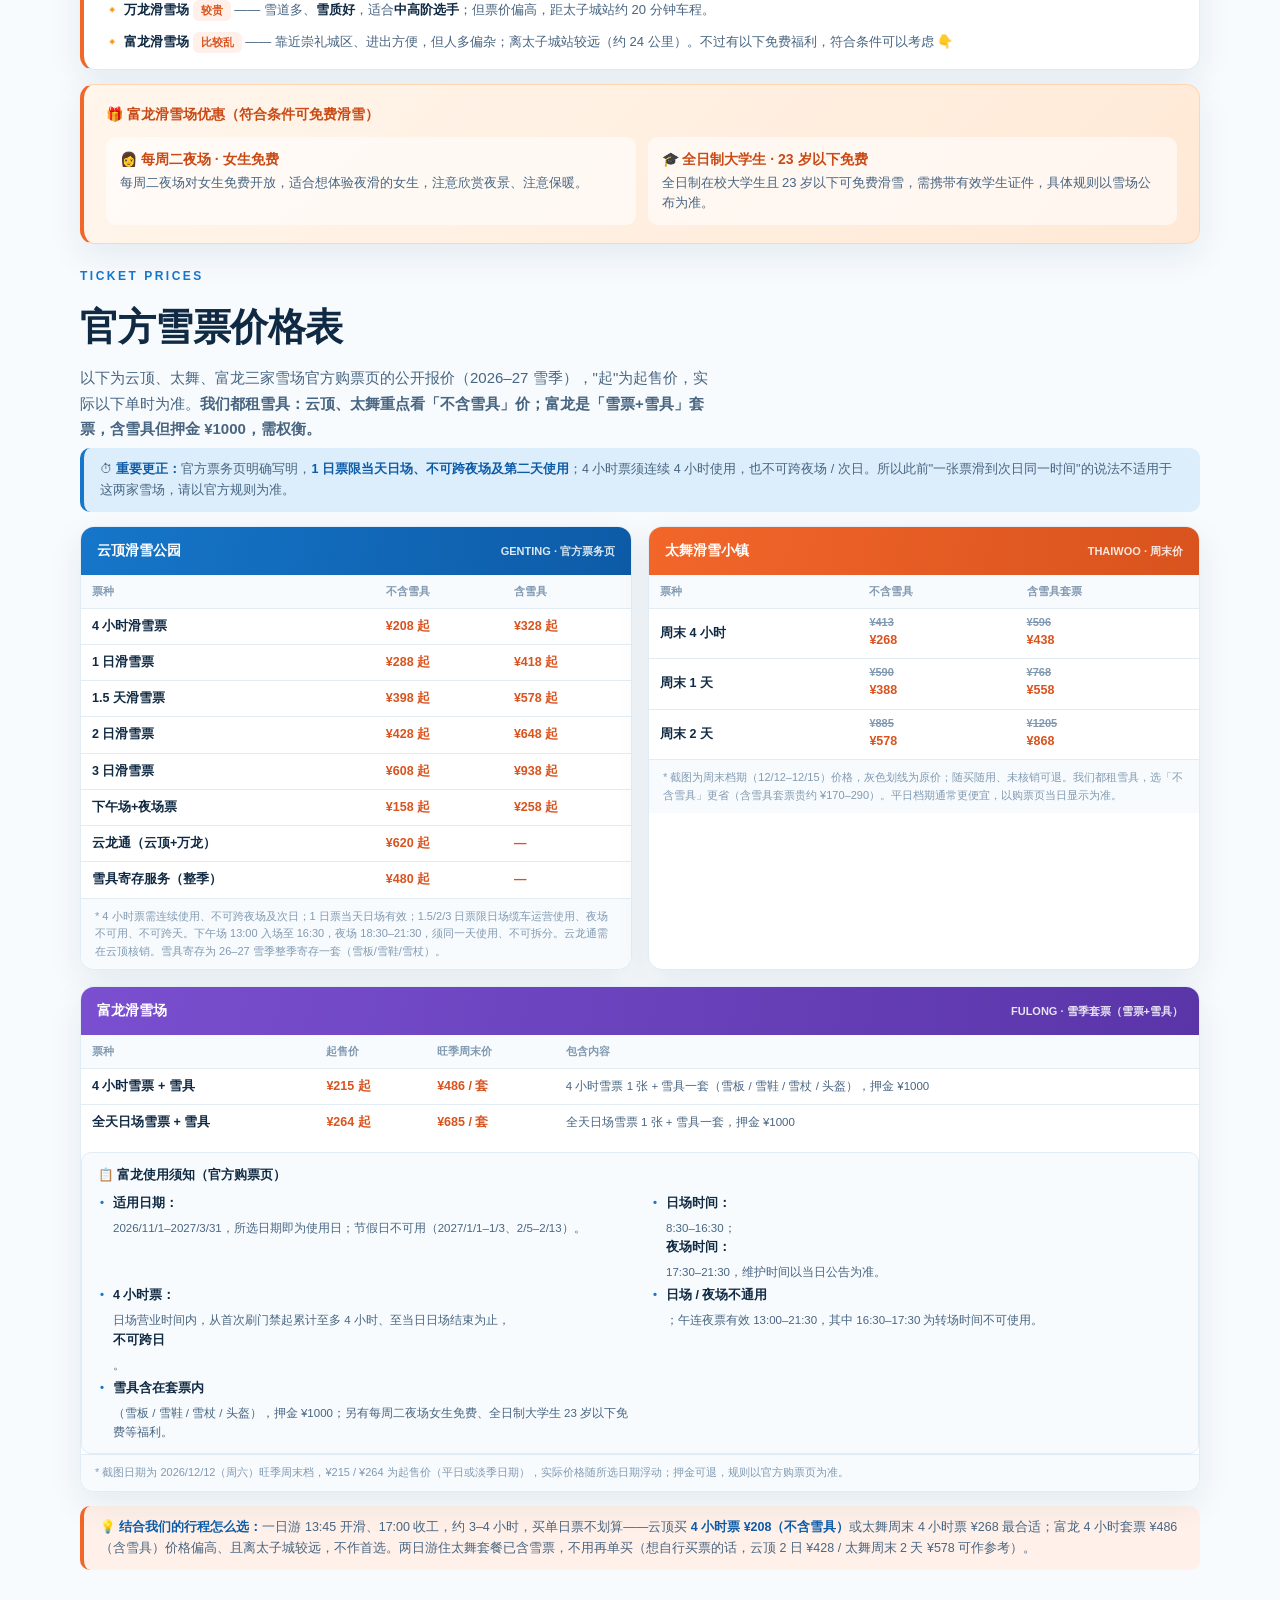
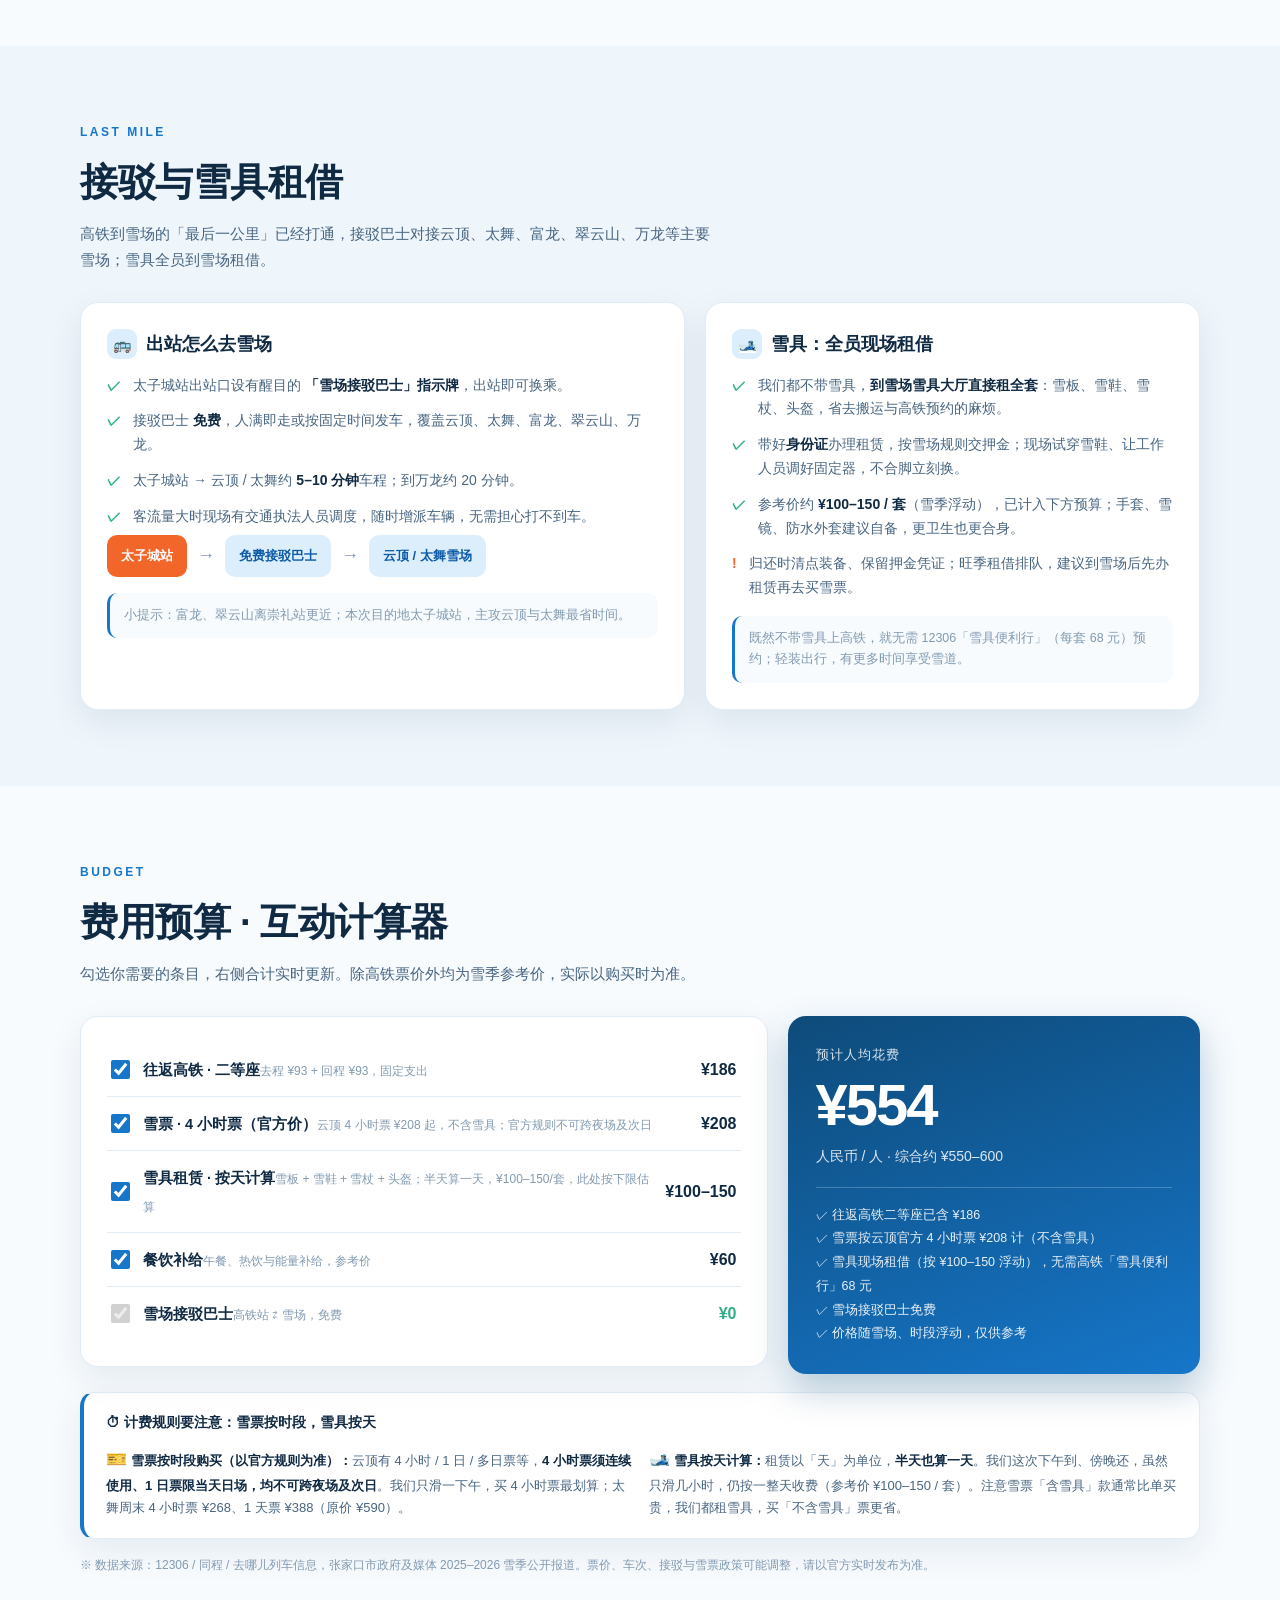
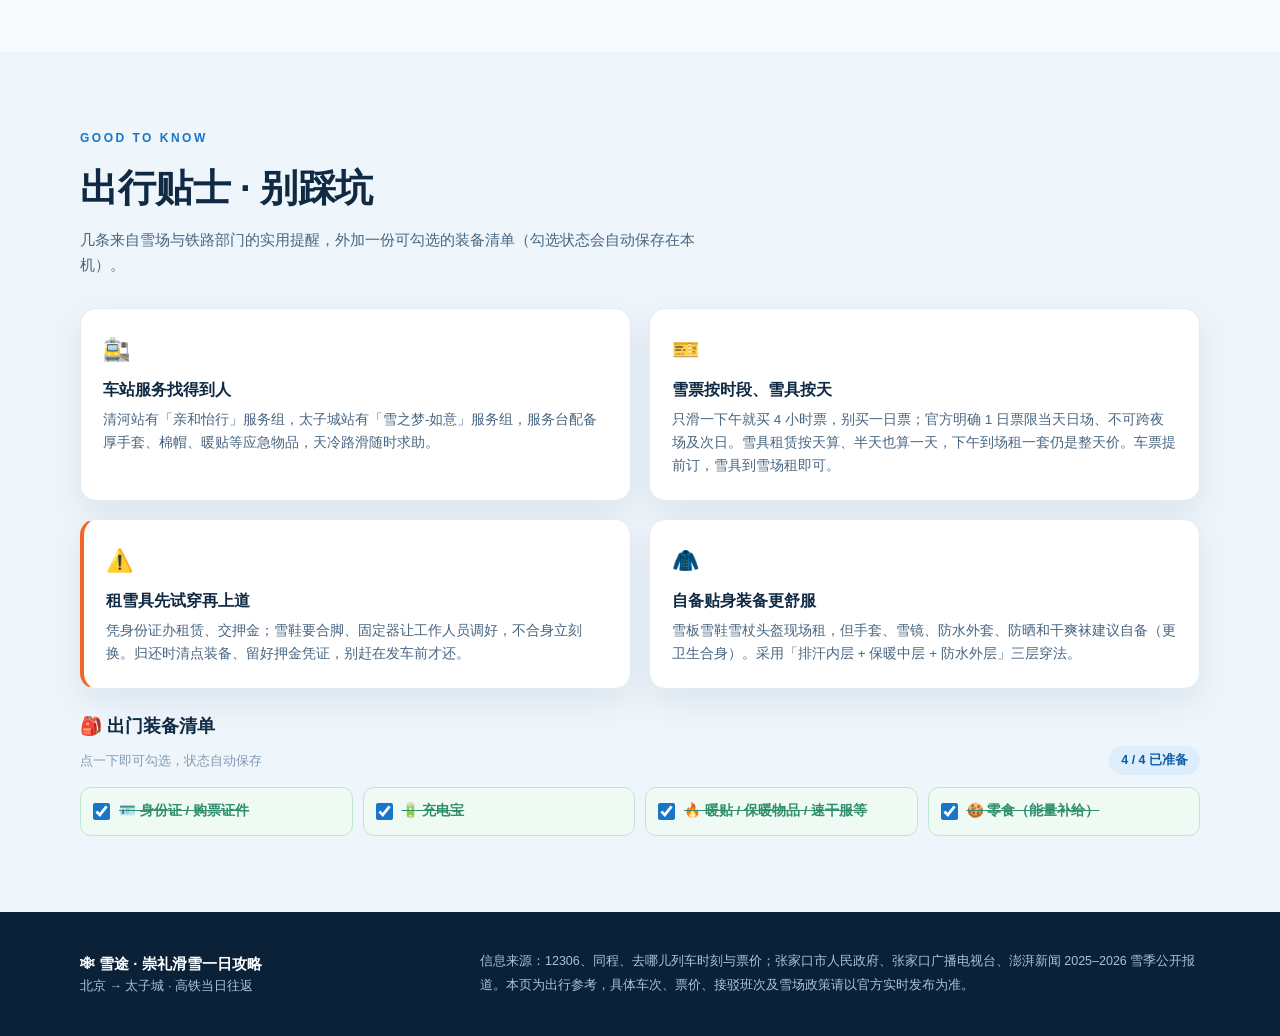
==== commit 2f603b57: "Add Thaiwoo gear-inclusive ticket prices" ====
--- a/index.html
+++ b/index.html
@@ -230,7 +230,7 @@
   .ticket-card tbody tr:last-child td{border-bottom:0}
   .ticket-card td:first-child{font-weight:700;color:var(--ink)}
   .ticket-card .pr{font-weight:900;color:#d9531e;white-space:nowrap}
-  .ticket-card .pr .old{font-weight:600;color:var(--ink3);text-decoration:line-through;margin-right:5px}
+  .ticket-card .pr .old{display:block;font-weight:600;color:var(--ink3);text-decoration:line-through;font-size:11px;line-height:1.2;margin-bottom:1px}
   .ticket-card .pr .dash{color:var(--ink3)}
   .ticket-card .tf{padding:9px 14px;background:var(--bg2);font-size:11px;color:var(--ink3);line-height:1.6;border-top:1px solid var(--line)}
   .rdownside{margin-top:10px;background:rgba(242,102,42,.16);border:1px solid rgba(255,190,150,.35);border-radius:9px;padding:9px 12px;font-size:12.5px;color:#ffe0cc;line-height:1.55}
@@ -629,14 +629,14 @@
         <div class="ticket-card t">
           <div class="th">太舞滑雪小镇 <small>THAIWOO · 周末价</small></div>
           <table>
-            <thead><tr><th>票种</th><th>周末现价</th><th>原价</th></tr></thead>
+            <thead><tr><th>票种</th><th>不含雪具</th><th>含雪具套票</th></tr></thead>
             <tbody>
-              <tr><td>周末 4 小时滑雪票</td><td class="pr">¥268</td><td class="pr"><span class="old">¥413</span></td></tr>
-              <tr><td>周末 1 天滑雪票</td><td class="pr">¥388</td><td class="pr"><span class="old">¥590</span></td></tr>
-              <tr><td>周末 2 天滑雪票</td><td class="pr">¥578</td><td class="pr"><span class="old">¥885</span></td></tr>
+              <tr><td>周末 4 小时</td><td class="pr"><span class="old">¥413</span>¥268</td><td class="pr"><span class="old">¥596</span>¥438</td></tr>
+              <tr><td>周末 1 天</td><td class="pr"><span class="old">¥590</span>¥388</td><td class="pr"><span class="old">¥768</span>¥558</td></tr>
+              <tr><td>周末 2 天</td><td class="pr"><span class="old">¥885</span>¥578</td><td class="pr"><span class="old">¥1205</span>¥868</td></tr>
             </tbody>
           </table>
-          <div class="tf">* 截图为周末档期（12/12–12/15）价格，约 4.6–6.5 折；随买随用、未核销可退。平日档期通常更便宜，具体以购票页当日显示为准。</div>
+          <div class="tf">* 截图为周末档期（12/12–12/15）价格，灰色划线为原价；随买随用、未核销可退。我们都租雪具，选「不含雪具」更省（含雪具套票贵约 ¥170–290）。平日档期通常更便宜，以购票页当日显示为准。</div>
         </div>
         <div class="ticket-card f">
           <div class="th">富龙滑雪场 <small>FULONG · 雪季套票（雪票+雪具）</small></div>
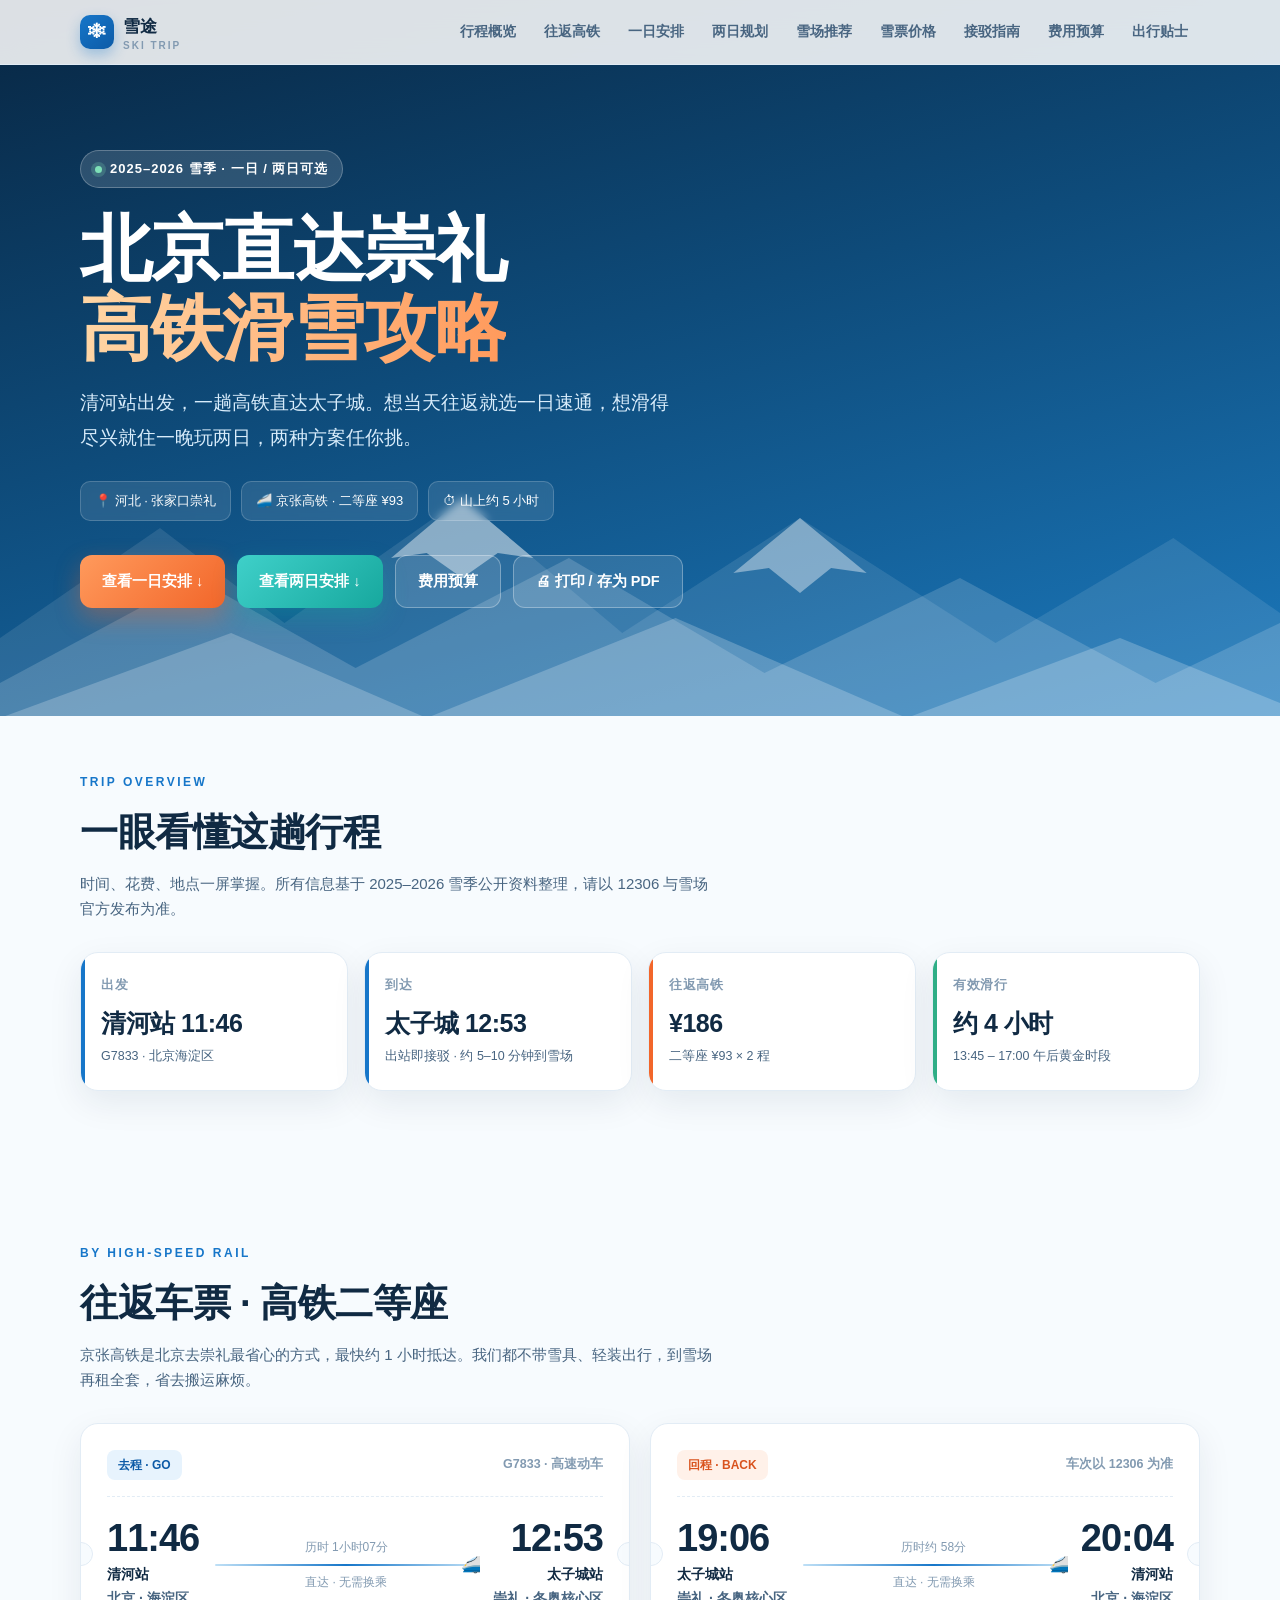
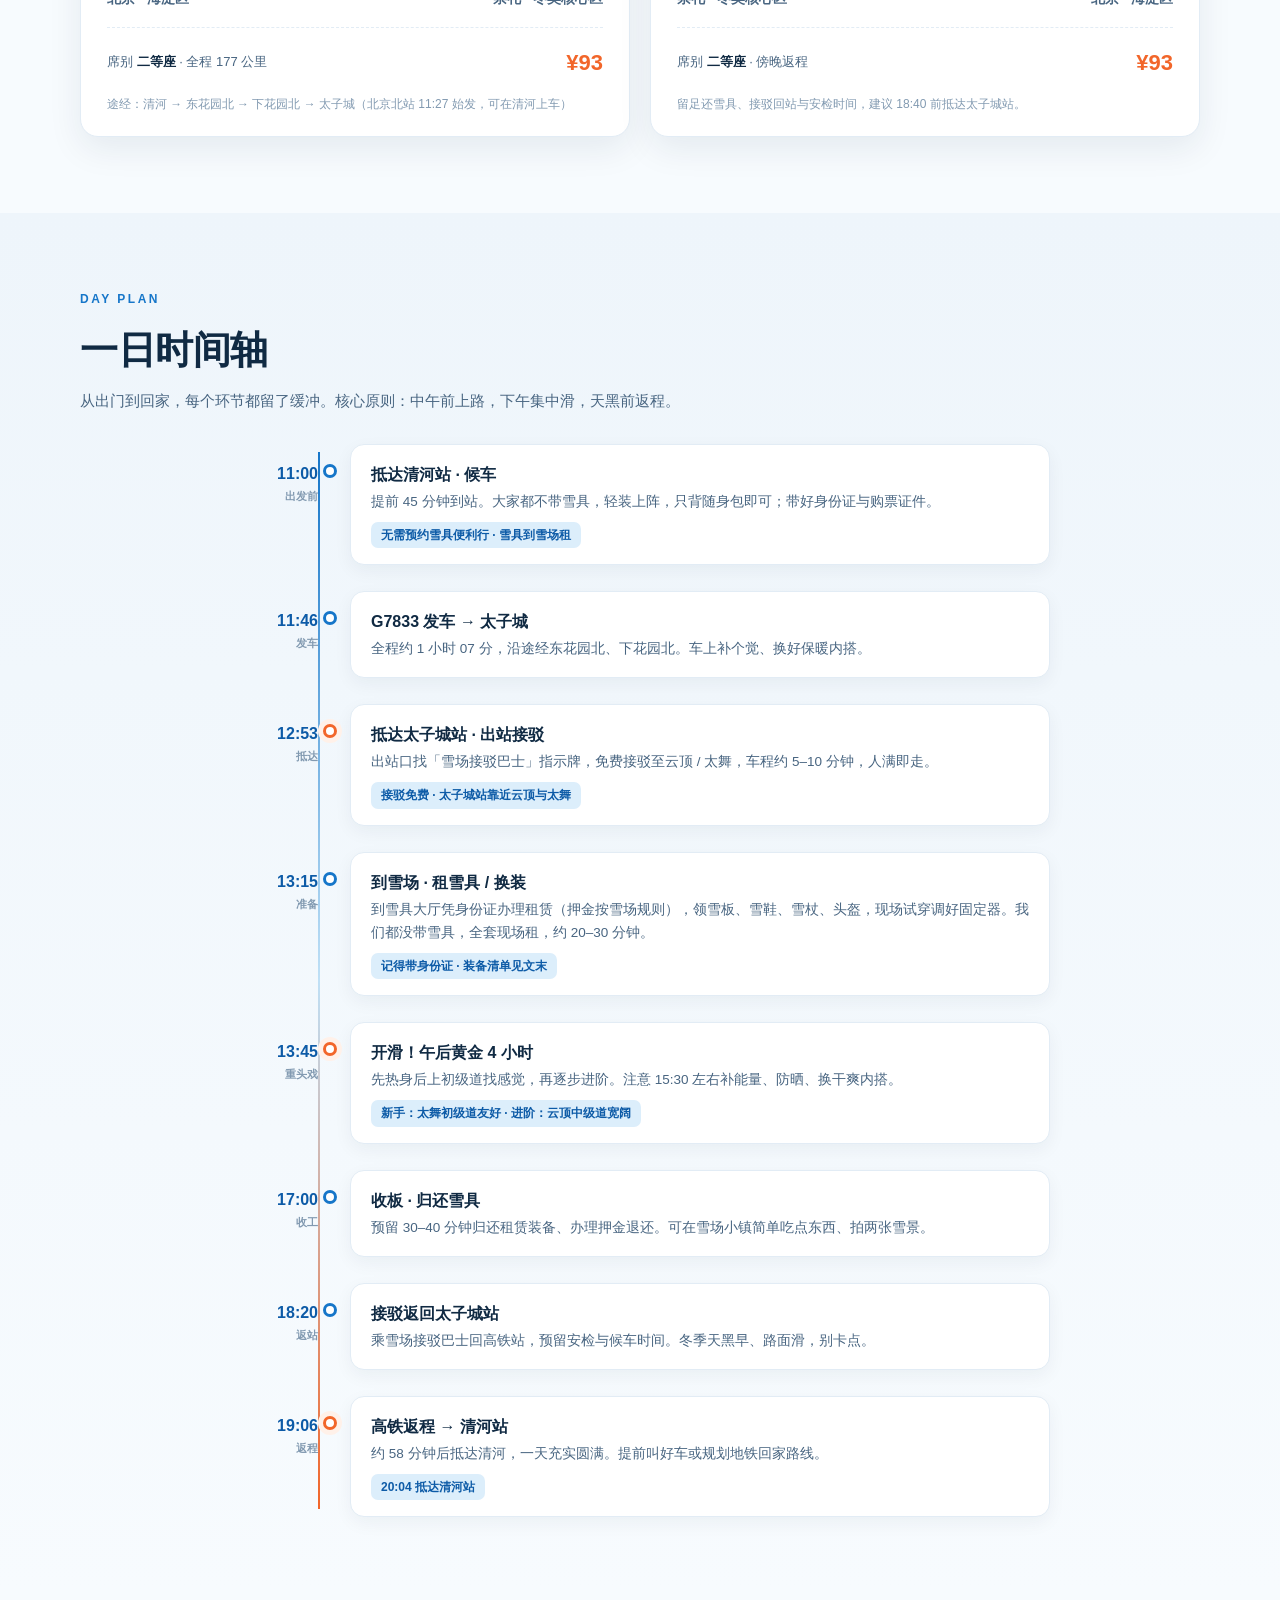
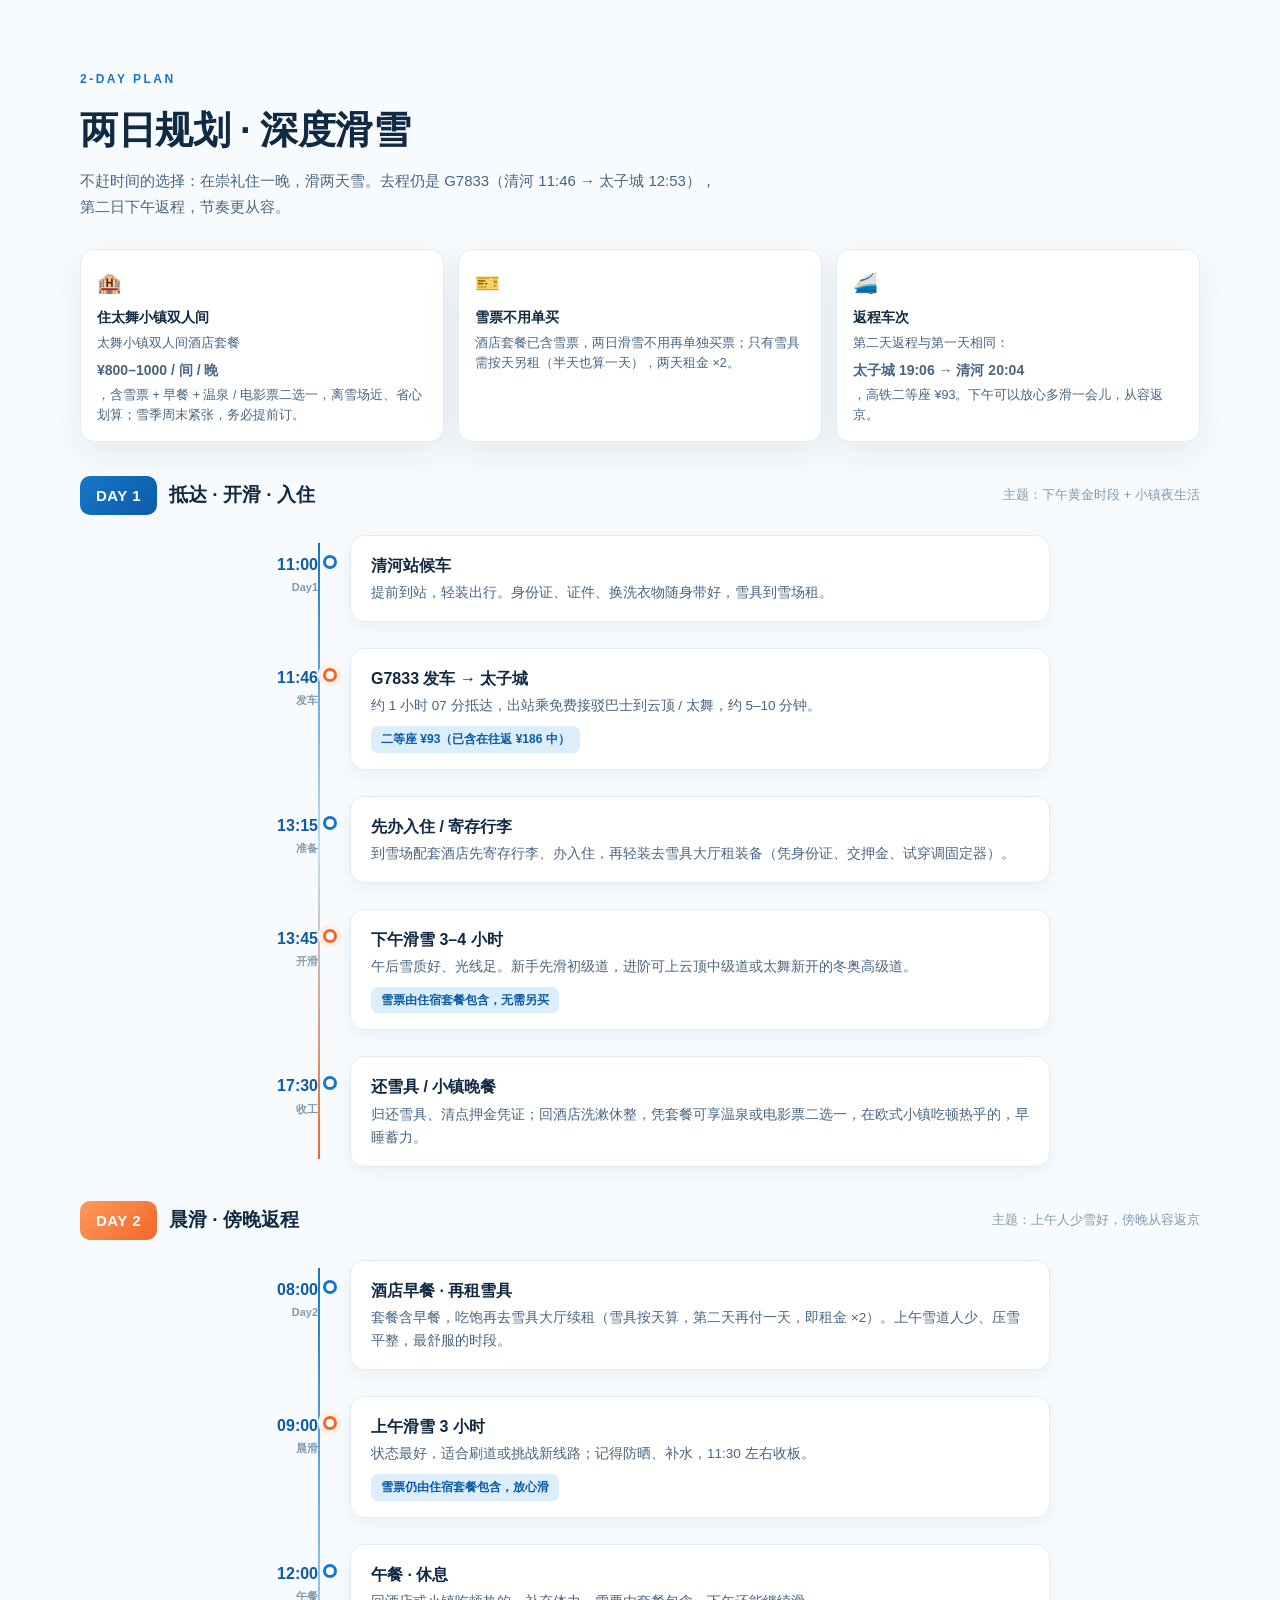
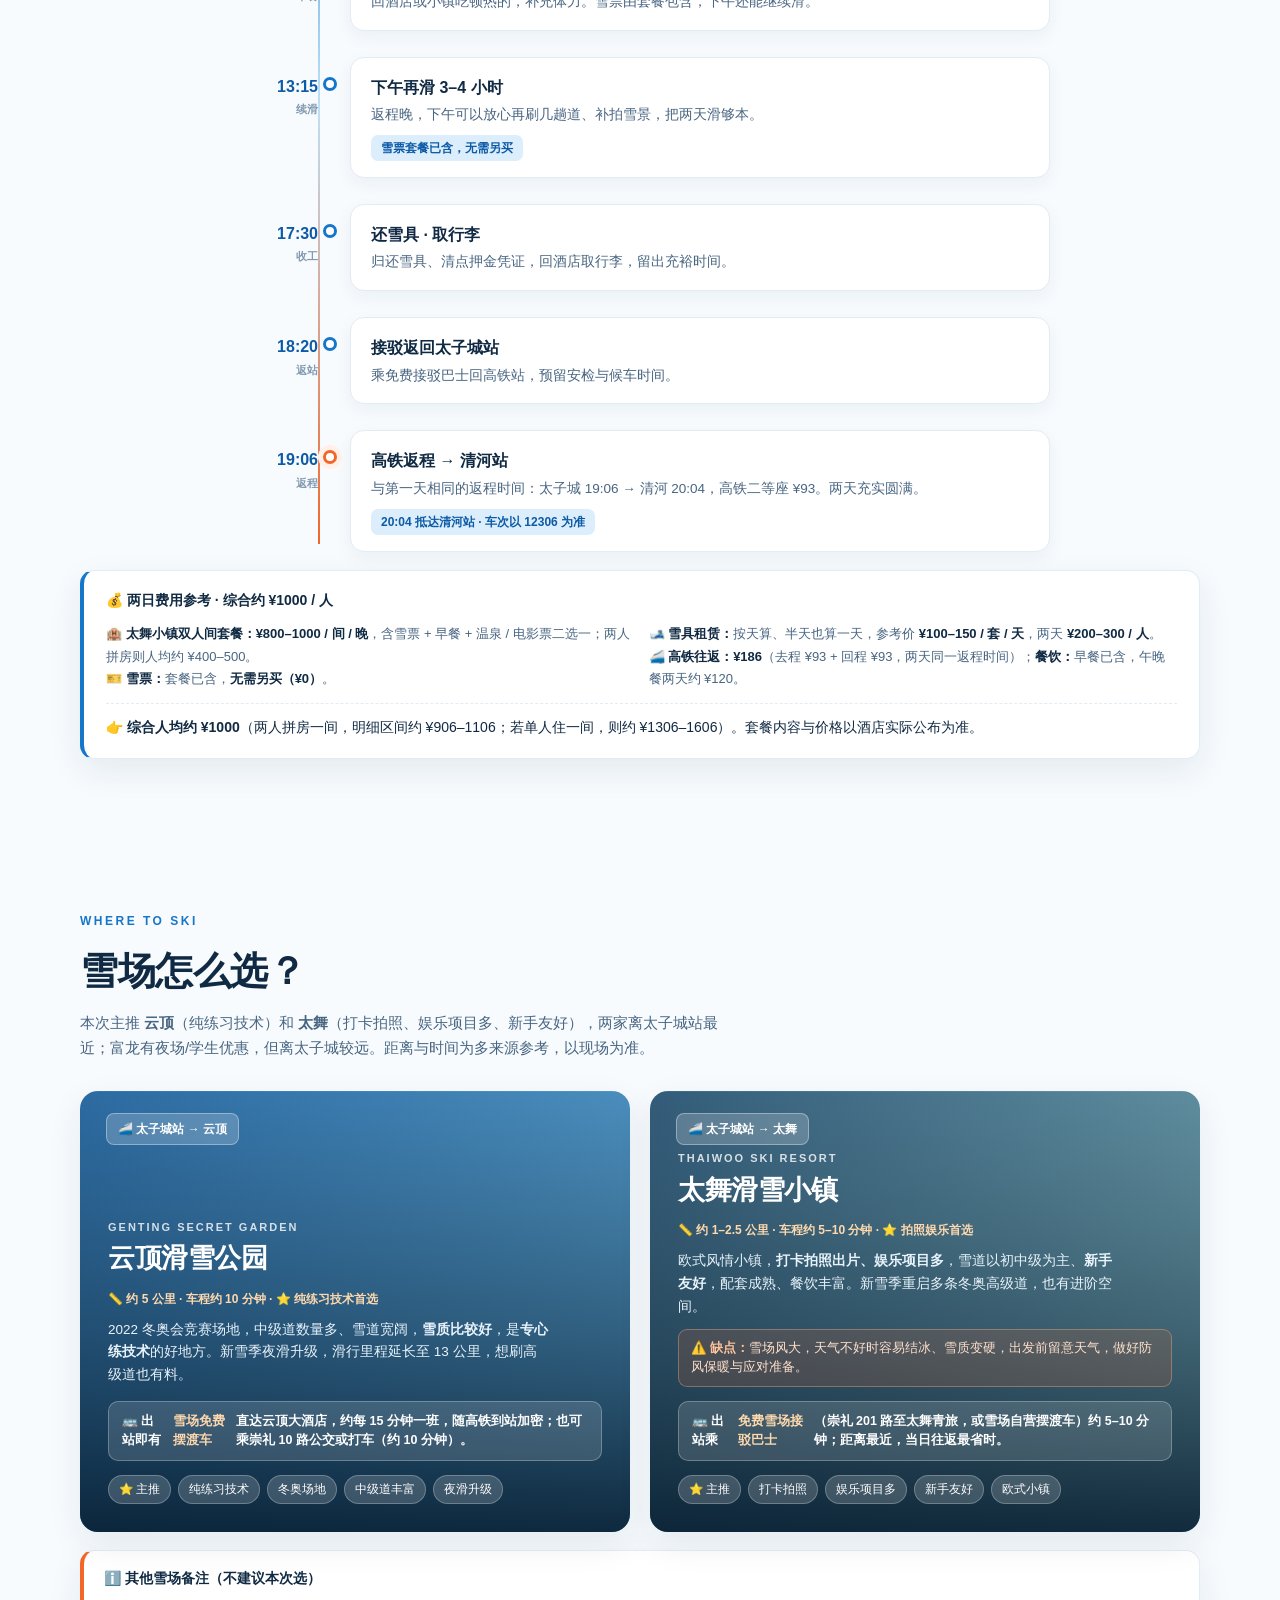
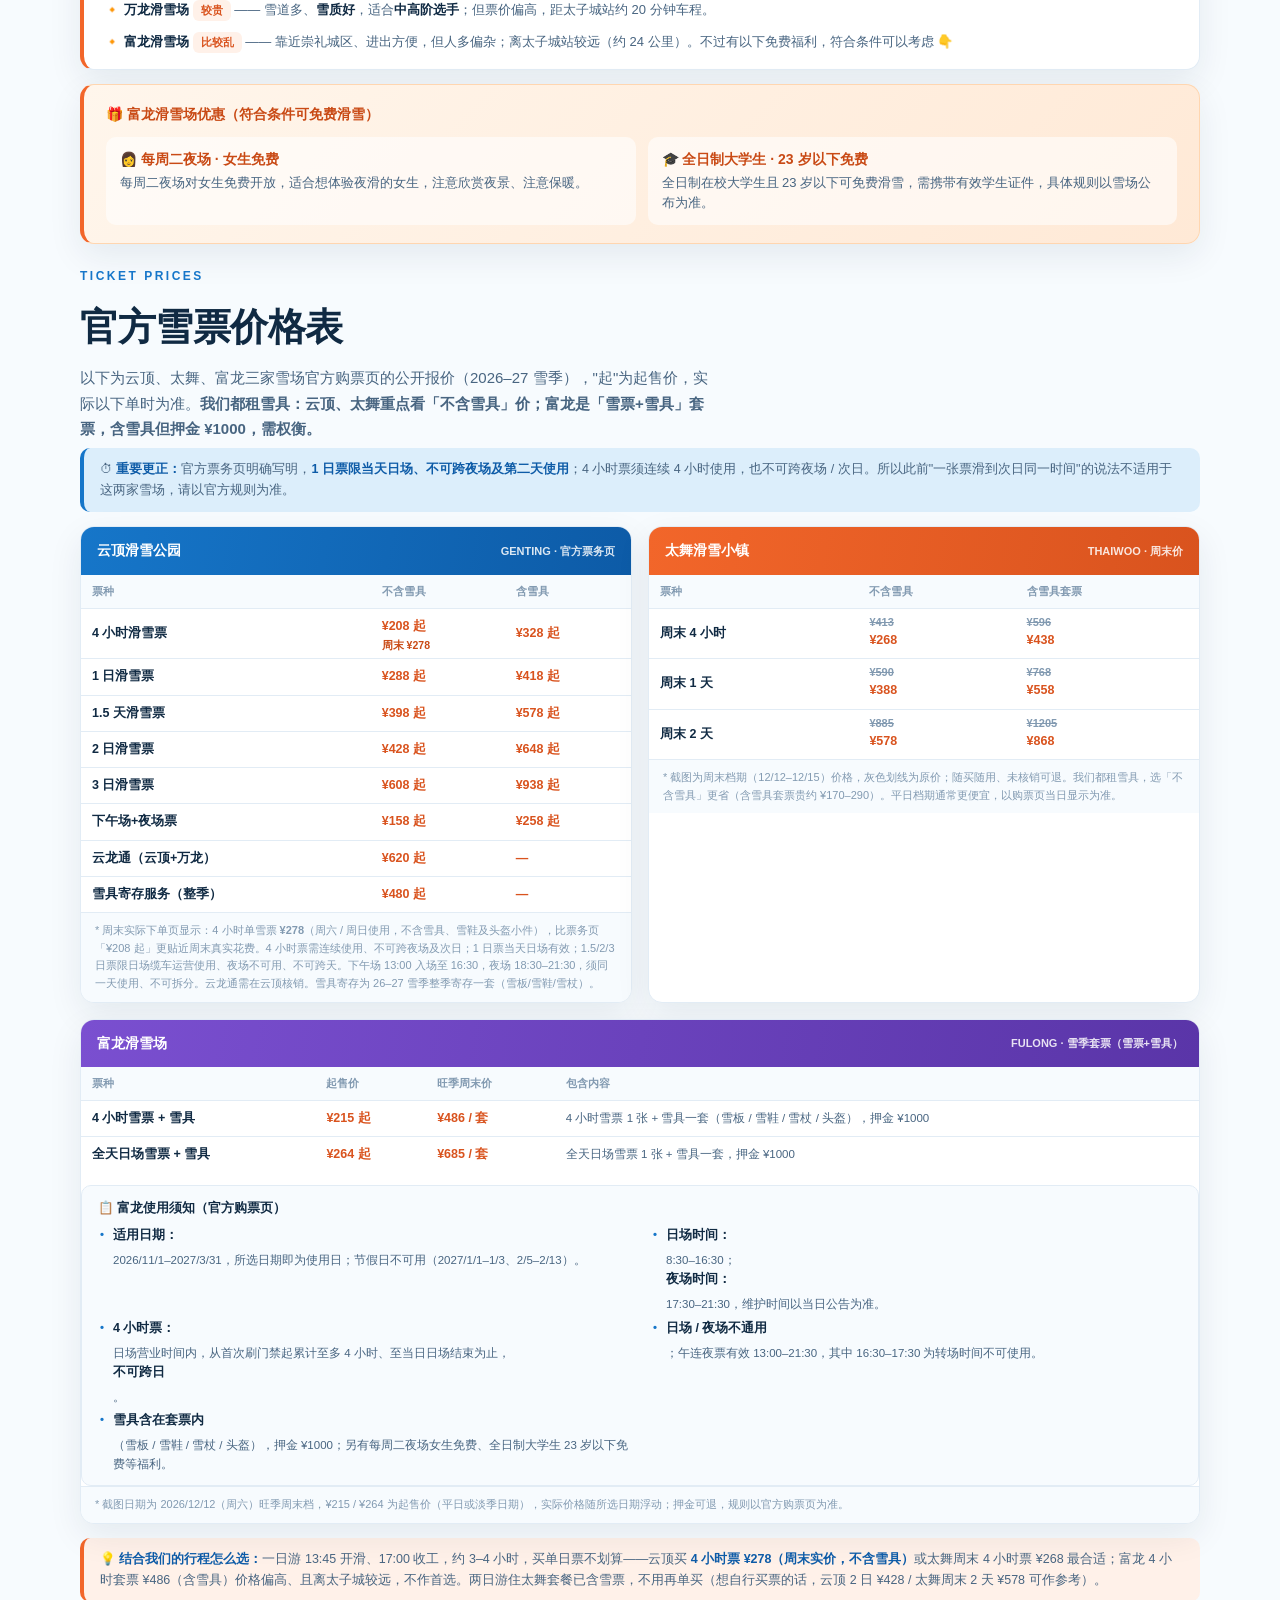
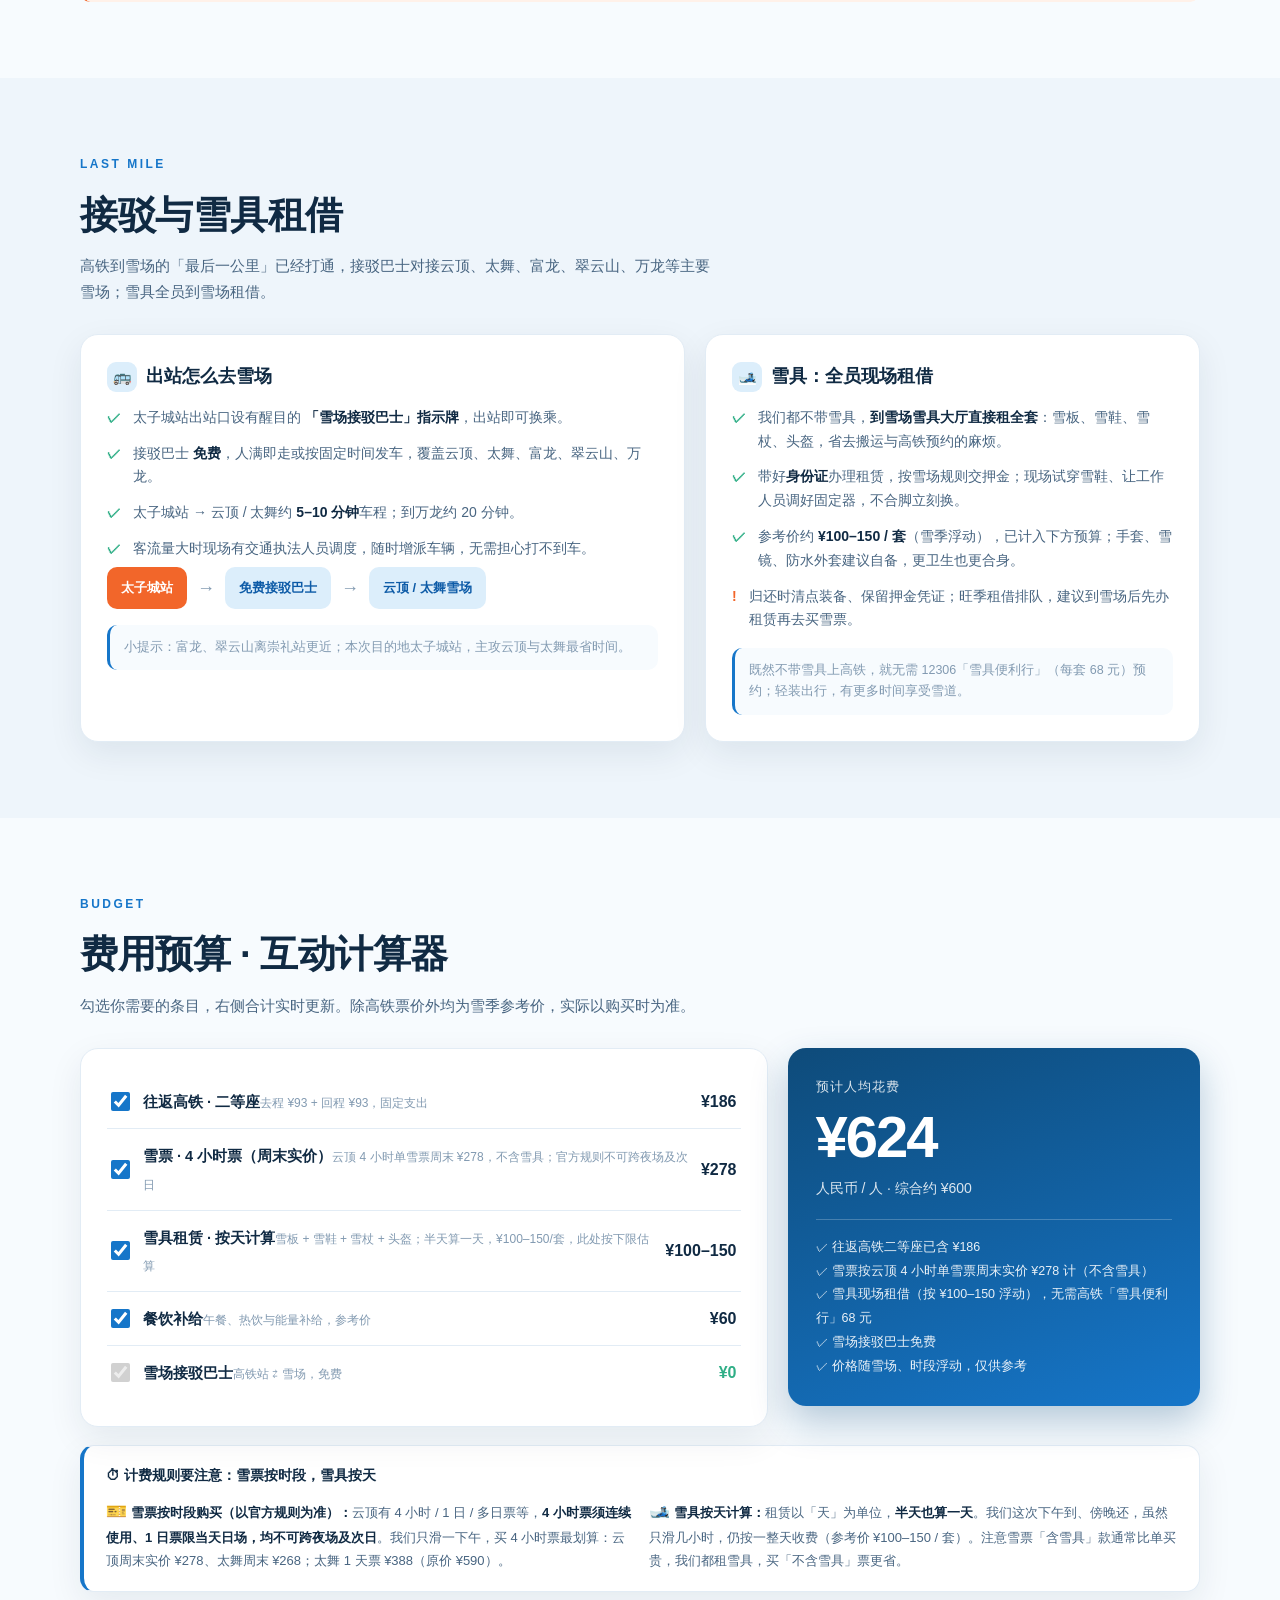
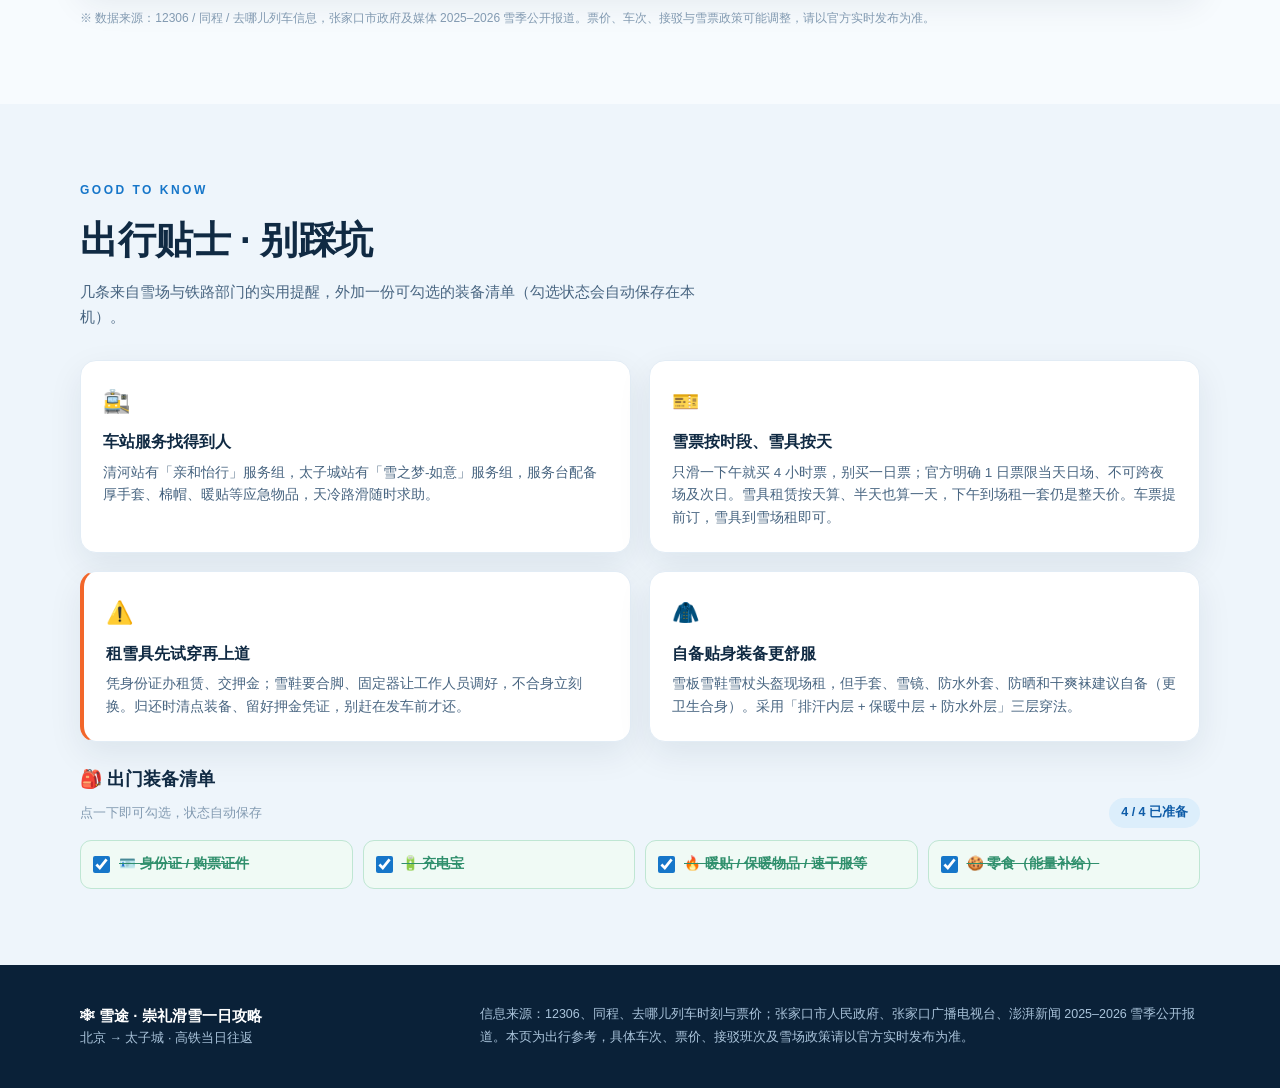
==== commit 0da1337f: "Use actual weekend price 278 for Genting 4h ticket" ====
--- a/index.html
+++ b/index.html
@@ -231,6 +231,7 @@
   .ticket-card td:first-child{font-weight:700;color:var(--ink)}
   .ticket-card .pr{font-weight:900;color:#d9531e;white-space:nowrap}
   .ticket-card .pr .old{display:block;font-weight:600;color:var(--ink3);text-decoration:line-through;font-size:11px;line-height:1.2;margin-bottom:1px}
+  .ticket-card .pr .wk{display:block;font-size:10.5px;color:#c94a15;font-weight:700;margin-top:2px;line-height:1.2}
   .ticket-card .pr .dash{color:var(--ink3)}
   .ticket-card .tf{padding:9px 14px;background:var(--bg2);font-size:11px;color:var(--ink3);line-height:1.6;border-top:1px solid var(--line)}
   .rdownside{margin-top:10px;background:rgba(242,102,42,.16);border:1px solid rgba(255,190,150,.35);border-radius:9px;padding:9px 12px;font-size:12.5px;color:#ffe0cc;line-height:1.55}
@@ -614,7 +615,7 @@
           <table>
             <thead><tr><th>票种</th><th>不含雪具</th><th>含雪具</th></tr></thead>
             <tbody>
-              <tr><td>4 小时滑雪票</td><td class="pr">¥208 起</td><td class="pr">¥328 起</td></tr>
+              <tr><td>4 小时滑雪票</td><td class="pr">¥208 起<span class="wk">周末 ¥278</span></td><td class="pr">¥328 起</td></tr>
               <tr><td>1 日滑雪票</td><td class="pr">¥288 起</td><td class="pr">¥418 起</td></tr>
               <tr><td>1.5 天滑雪票</td><td class="pr">¥398 起</td><td class="pr">¥578 起</td></tr>
               <tr><td>2 日滑雪票</td><td class="pr">¥428 起</td><td class="pr">¥648 起</td></tr>
@@ -624,7 +625,7 @@
               <tr><td>雪具寄存服务（整季）</td><td class="pr">¥480 起</td><td class="pr dash">—</td></tr>
             </tbody>
           </table>
-          <div class="tf">* 4 小时票需连续使用、不可跨夜场及次日；1 日票当天日场有效；1.5/2/3 日票限日场缆车运营使用、夜场不可用、不可跨天。下午场 13:00 入场至 16:30，夜场 18:30–21:30，须同一天使用、不可拆分。云龙通需在云顶核销。雪具寄存为 26–27 雪季整季寄存一套（雪板/雪鞋/雪杖）。</div>
+          <div class="tf">* 周末实际下单页显示：4 小时单雪票 <b>¥278</b>（周六 / 周日使用，不含雪具、雪鞋及头盔小件），比票务页「¥208 起」更贴近周末真实花费。4 小时票需连续使用、不可跨夜场及次日；1 日票当天日场有效；1.5/2/3 日票限日场缆车运营使用、夜场不可用、不可跨天。下午场 13:00 入场至 16:30，夜场 18:30–21:30，须同一天使用、不可拆分。云龙通需在云顶核销。雪具寄存为 26–27 雪季整季寄存一套（雪板/雪鞋/雪杖）。</div>
         </div>
         <div class="ticket-card t">
           <div class="th">太舞滑雪小镇 <small>THAIWOO · 周末价</small></div>
@@ -660,7 +661,7 @@
           <div class="tf">* 截图日期为 2026/12/12（周六）旺季周末档，¥215 / ¥264 为起售价（平日或淡季日期），实际价格随所选日期浮动；押金可退，规则以官方购票页为准。</div>
         </div>
       </div>
-      <div class="ticket-note" style="border-left-color:var(--accent);background:var(--accent-soft);margin-top:14px;margin-bottom:0">💡 <b>结合我们的行程怎么选：</b>一日游 13:45 开滑、17:00 收工，约 3–4 小时，买单日票不划算——云顶买 <b>4 小时票 ¥208（不含雪具）</b>或太舞周末 4 小时票 ¥268 最合适；富龙 4 小时套票 ¥486（含雪具）价格偏高、且离太子城较远，不作首选。两日游住太舞套餐已含雪票，不用再单买（想自行买票的话，云顶 2 日 ¥428 / 太舞周末 2 天 ¥578 可作参考）。</div>
+      <div class="ticket-note" style="border-left-color:var(--accent);background:var(--accent-soft);margin-top:14px;margin-bottom:0">💡 <b>结合我们的行程怎么选：</b>一日游 13:45 开滑、17:00 收工，约 3–4 小时，买单日票不划算——云顶买 <b>4 小时票 ¥278（周末实价，不含雪具）</b>或太舞周末 4 小时票 ¥268 最合适；富龙 4 小时套票 ¥486（含雪具）价格偏高、且离太子城较远，不作首选。两日游住太舞套餐已含雪票，不用再单买（想自行买票的话，云顶 2 日 ¥428 / 太舞周末 2 天 ¥578 可作参考）。</div>
     </div>
   </div>
 </section>
@@ -714,18 +715,18 @@
     <div class="budget-grid">
       <div class="panel reveal" id="costBox">
         <label class="cost-row"><input type="checkbox" data-cost="186" checked><span><span class="cname">往返高铁 · 二等座</span><span class="cdesc">去程 ¥93 + 回程 ¥93，固定支出</span></span><span class="cprice num">¥186</span></label>
-        <label class="cost-row"><input type="checkbox" data-cost="208" checked><span><span class="cname">雪票 · 4 小时票（官方价）</span><span class="cdesc">云顶 4 小时票 ¥208 起，不含雪具；官方规则不可跨夜场及次日</span></span><span class="cprice num">¥208</span></label>
+        <label class="cost-row"><input type="checkbox" data-cost="278" checked><span><span class="cname">雪票 · 4 小时票（周末实价）</span><span class="cdesc">云顶 4 小时单雪票周末 ¥278，不含雪具；官方规则不可跨夜场及次日</span></span><span class="cprice num">¥278</span></label>
         <label class="cost-row"><input type="checkbox" data-cost="100" checked><span><span class="cname">雪具租赁 · 按天计算</span><span class="cdesc">雪板 + 雪鞋 + 雪杖 + 头盔；半天算一天，¥100–150/套，此处按下限估算</span></span><span class="cprice num">¥100–150</span></label>
         <label class="cost-row"><input type="checkbox" data-cost="60" checked><span><span class="cname">餐饮补给</span><span class="cdesc">午餐、热饮与能量补给，参考价</span></span><span class="cprice num">¥60</span></label>
         <label class="cost-row free"><input type="checkbox" data-cost="0" checked disabled><span><span class="cname">雪场接驳巴士</span><span class="cdesc">高铁站 ⇄ 雪场，免费</span></span><span class="cprice num">¥0</span></label>
       </div>
       <div class="summary reveal">
         <div class="lbl">预计人均花费</div>
-        <div class="total num" id="totalCost">¥554</div>
-        <div class="unit">人民币 / 人 · 综合约 ¥550–600</div>
+        <div class="total num" id="totalCost">¥624</div>
+        <div class="unit">人民币 / 人 · 综合约 ¥600</div>
         <div class="included">
           ✓ 往返高铁二等座已含 ¥186<br>
-          ✓ 雪票按云顶官方 4 小时票 ¥208 计（不含雪具）<br>
+          ✓ 雪票按云顶 4 小时单雪票周末实价 ¥278 计（不含雪具）<br>
           ✓ 雪具现场租借（按 ¥100–150 浮动），无需高铁「雪具便利行」68 元<br>
           ✓ 雪场接驳巴士免费<br>
           ✓ 价格随雪场、时段浮动，仅供参考
@@ -735,7 +736,7 @@
     <div class="billing-note reveal">
       <h4>⏱ 计费规则要注意：雪票按时段，雪具按天</h4>
       <div class="bn-grid">
-        <div class="bn-item"><span class="bn-ic">🎫</span><b>雪票按时段购买（以官方规则为准）：</b>云顶有 4 小时 / 1 日 / 多日票等，<b>4 小时票须连续使用、1 日票限当天日场，均不可跨夜场及次日</b>。我们只滑一下午，买 4 小时票最划算；太舞周末 4 小时票 ¥268、1 天票 ¥388（原价 ¥590）。</div>
+        <div class="bn-item"><span class="bn-ic">🎫</span><b>雪票按时段购买（以官方规则为准）：</b>云顶有 4 小时 / 1 日 / 多日票等，<b>4 小时票须连续使用、1 日票限当天日场，均不可跨夜场及次日</b>。我们只滑一下午，买 4 小时票最划算：云顶周末实价 ¥278、太舞周末 ¥268；太舞 1 天票 ¥388（原价 ¥590）。</div>
         <div class="bn-item"><span class="bn-ic">🎿</span><b>雪具按天计算：</b>租赁以「天」为单位，<b>半天也算一天</b>。我们这次下午到、傍晚还，虽然只滑几小时，仍按一整天收费（参考价 ¥100–150 / 套）。注意雪票「含雪具」款通常比单买贵，我们都租雪具，买「不含雪具」票更省。</div>
       </div>
     </div>
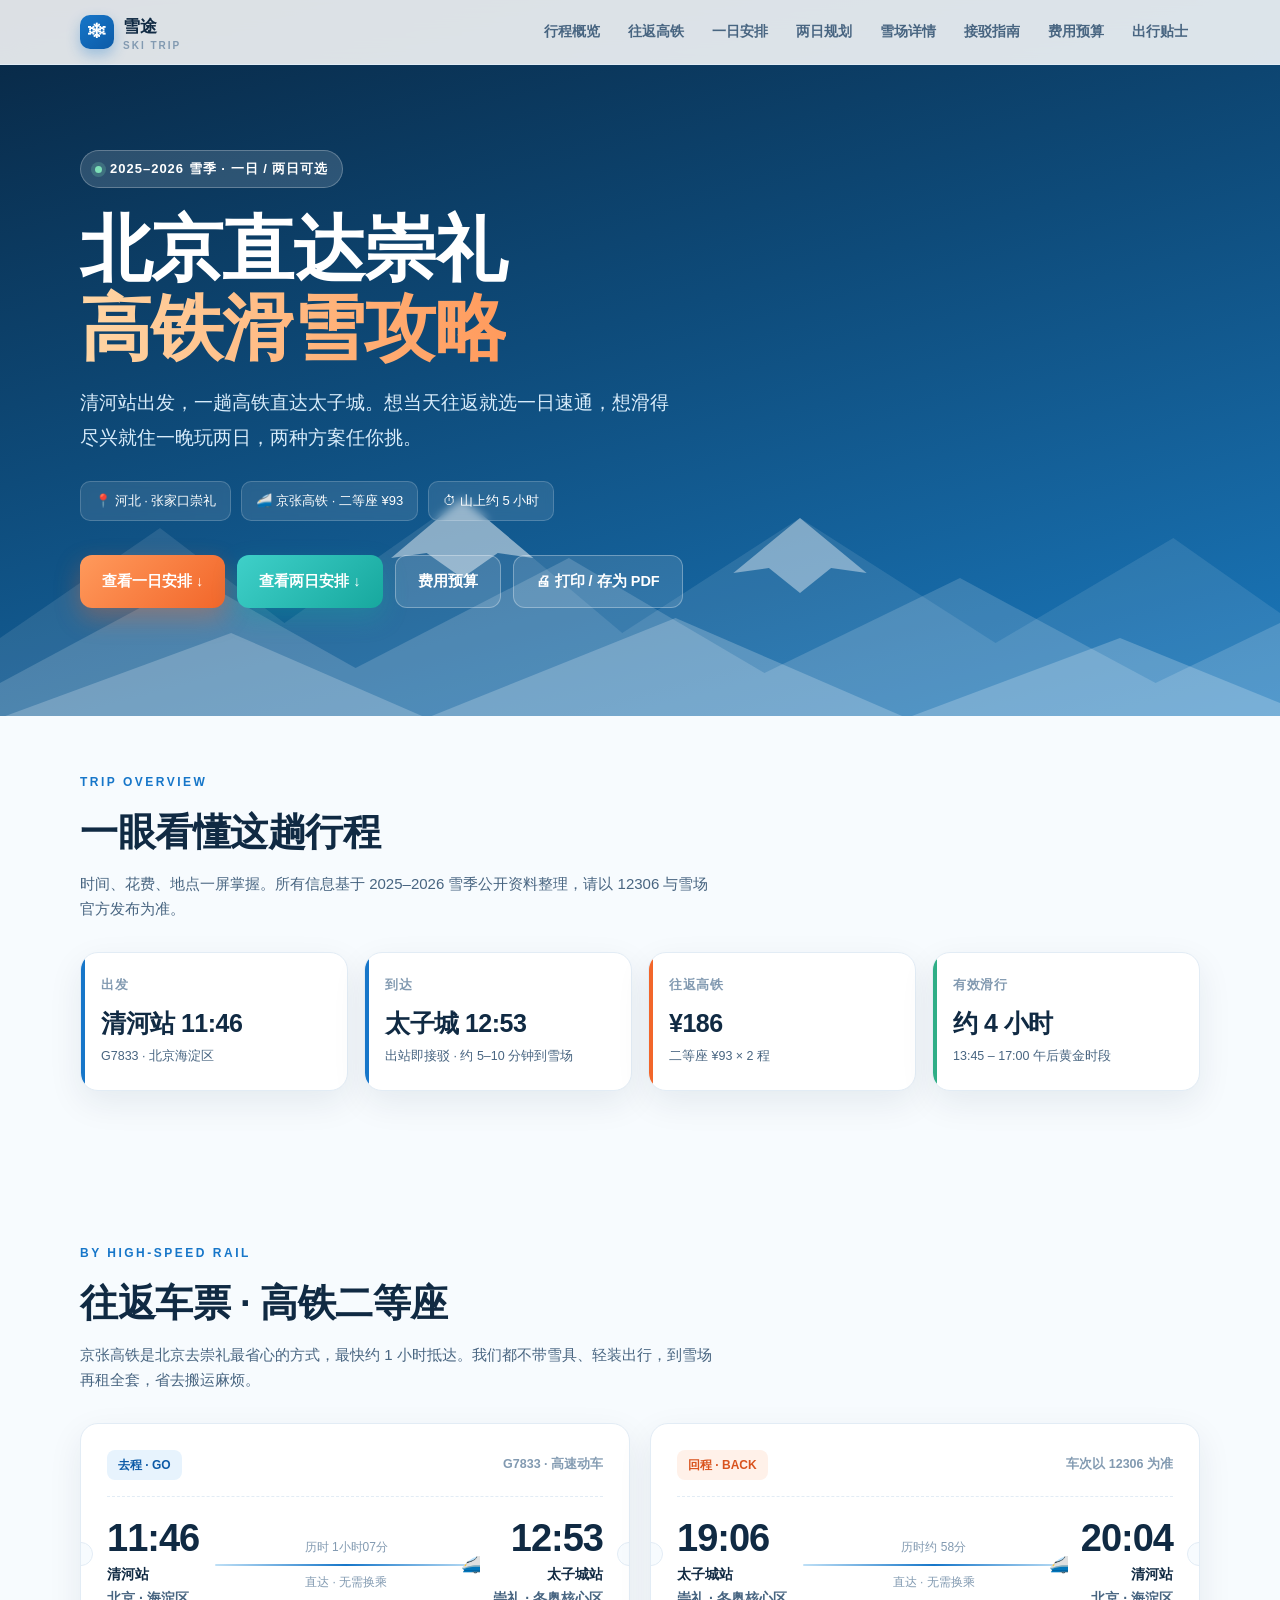
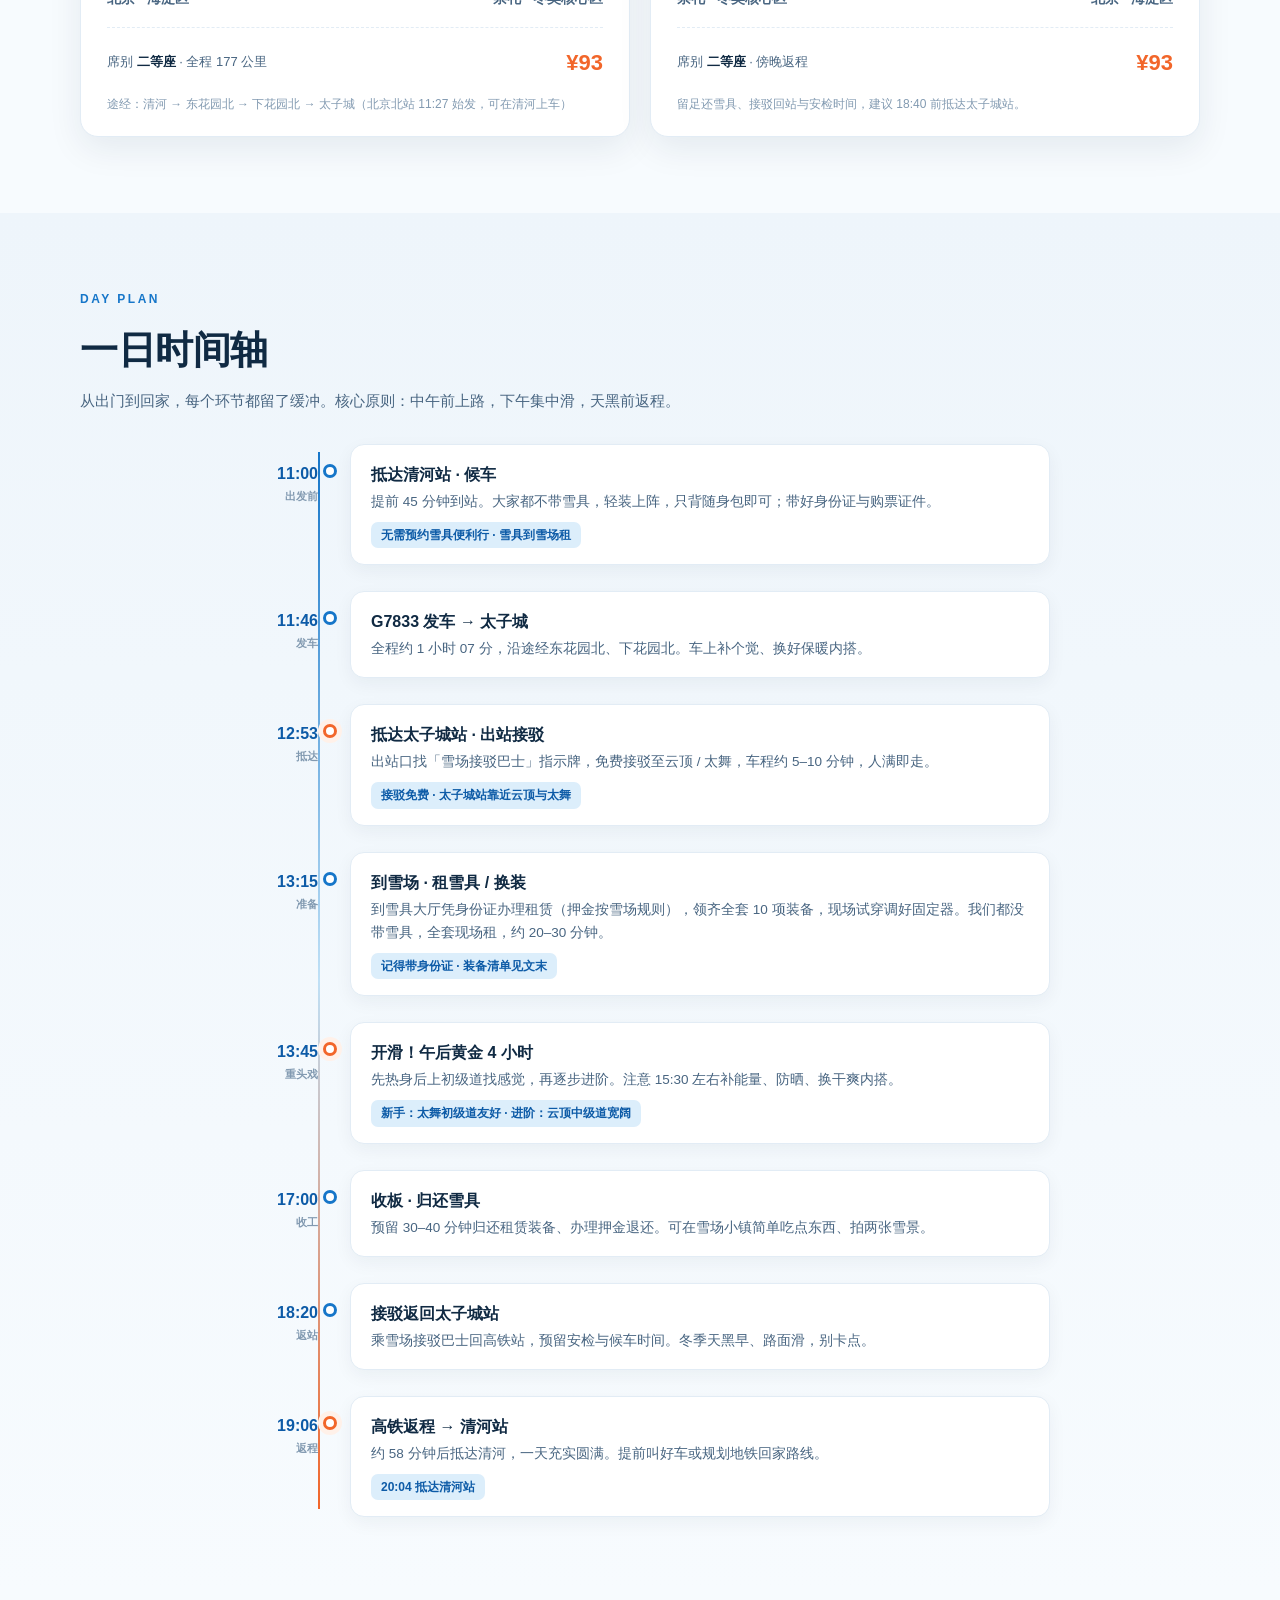
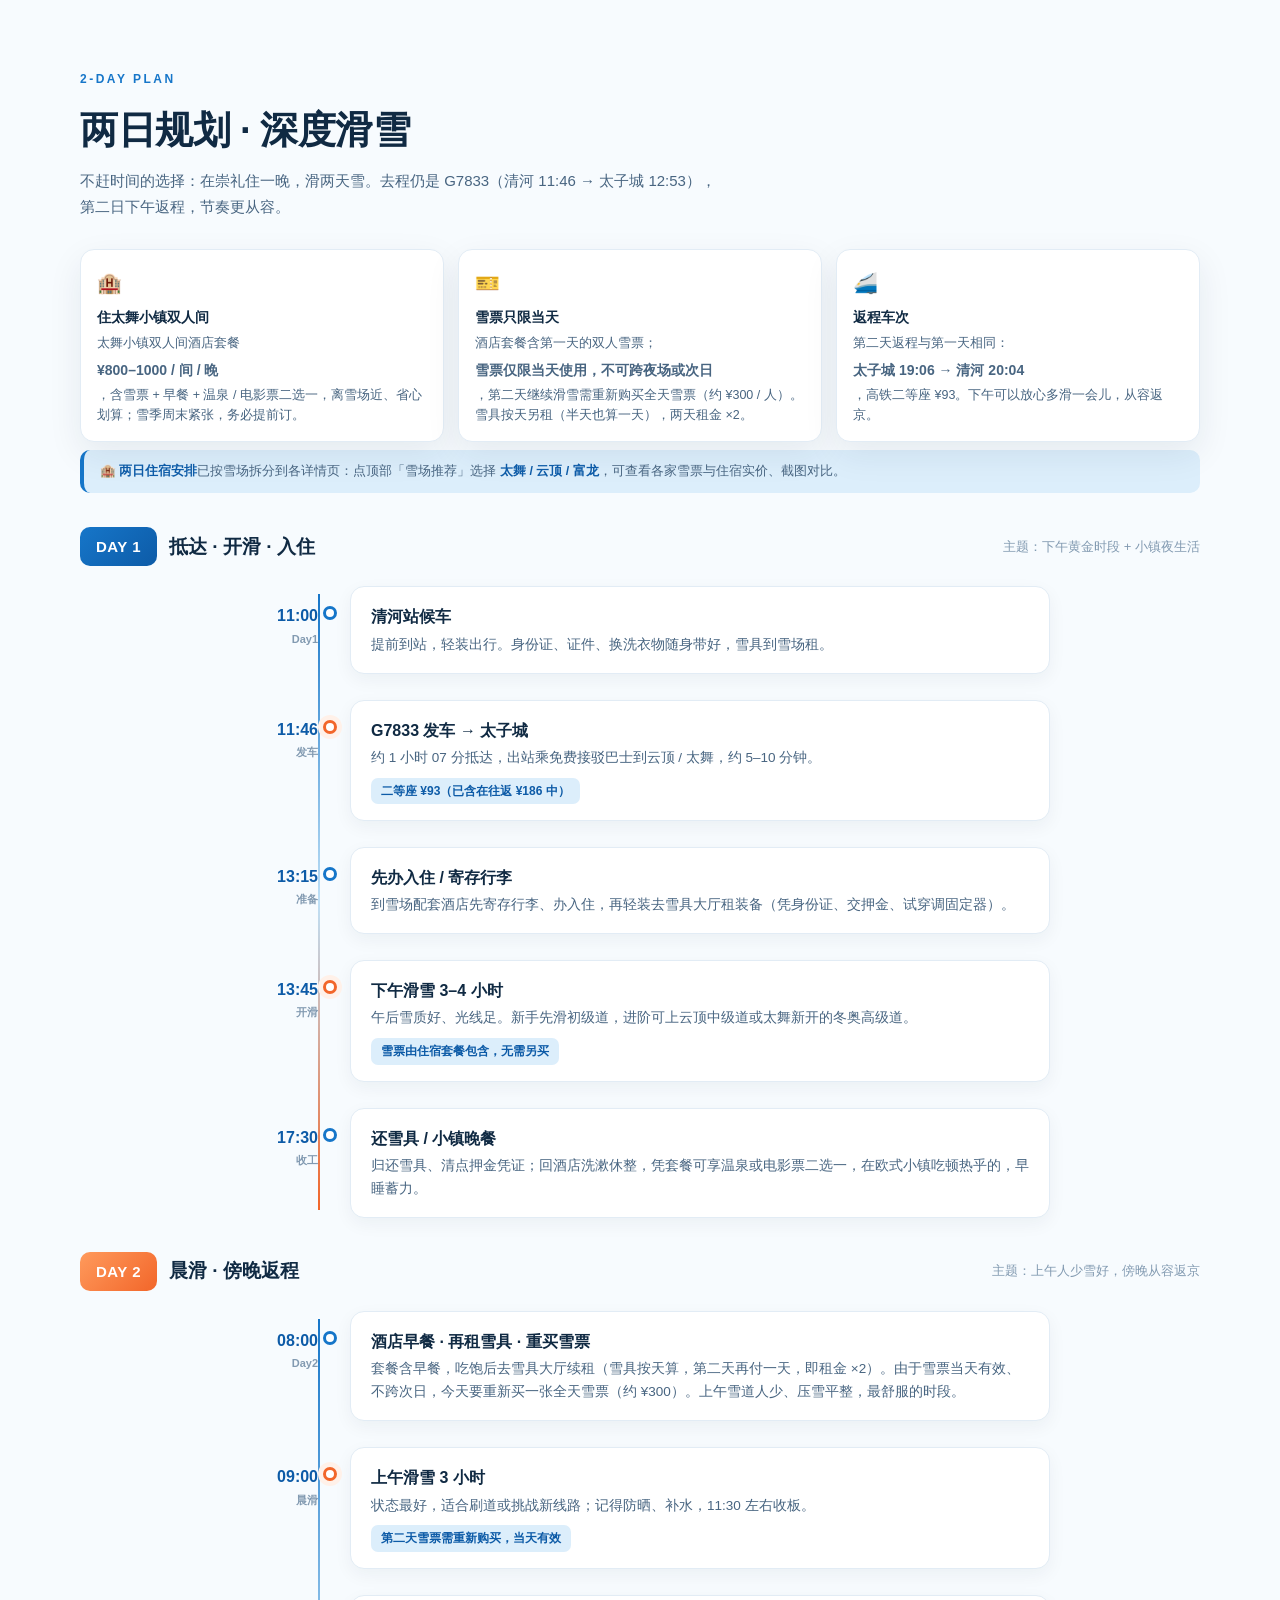
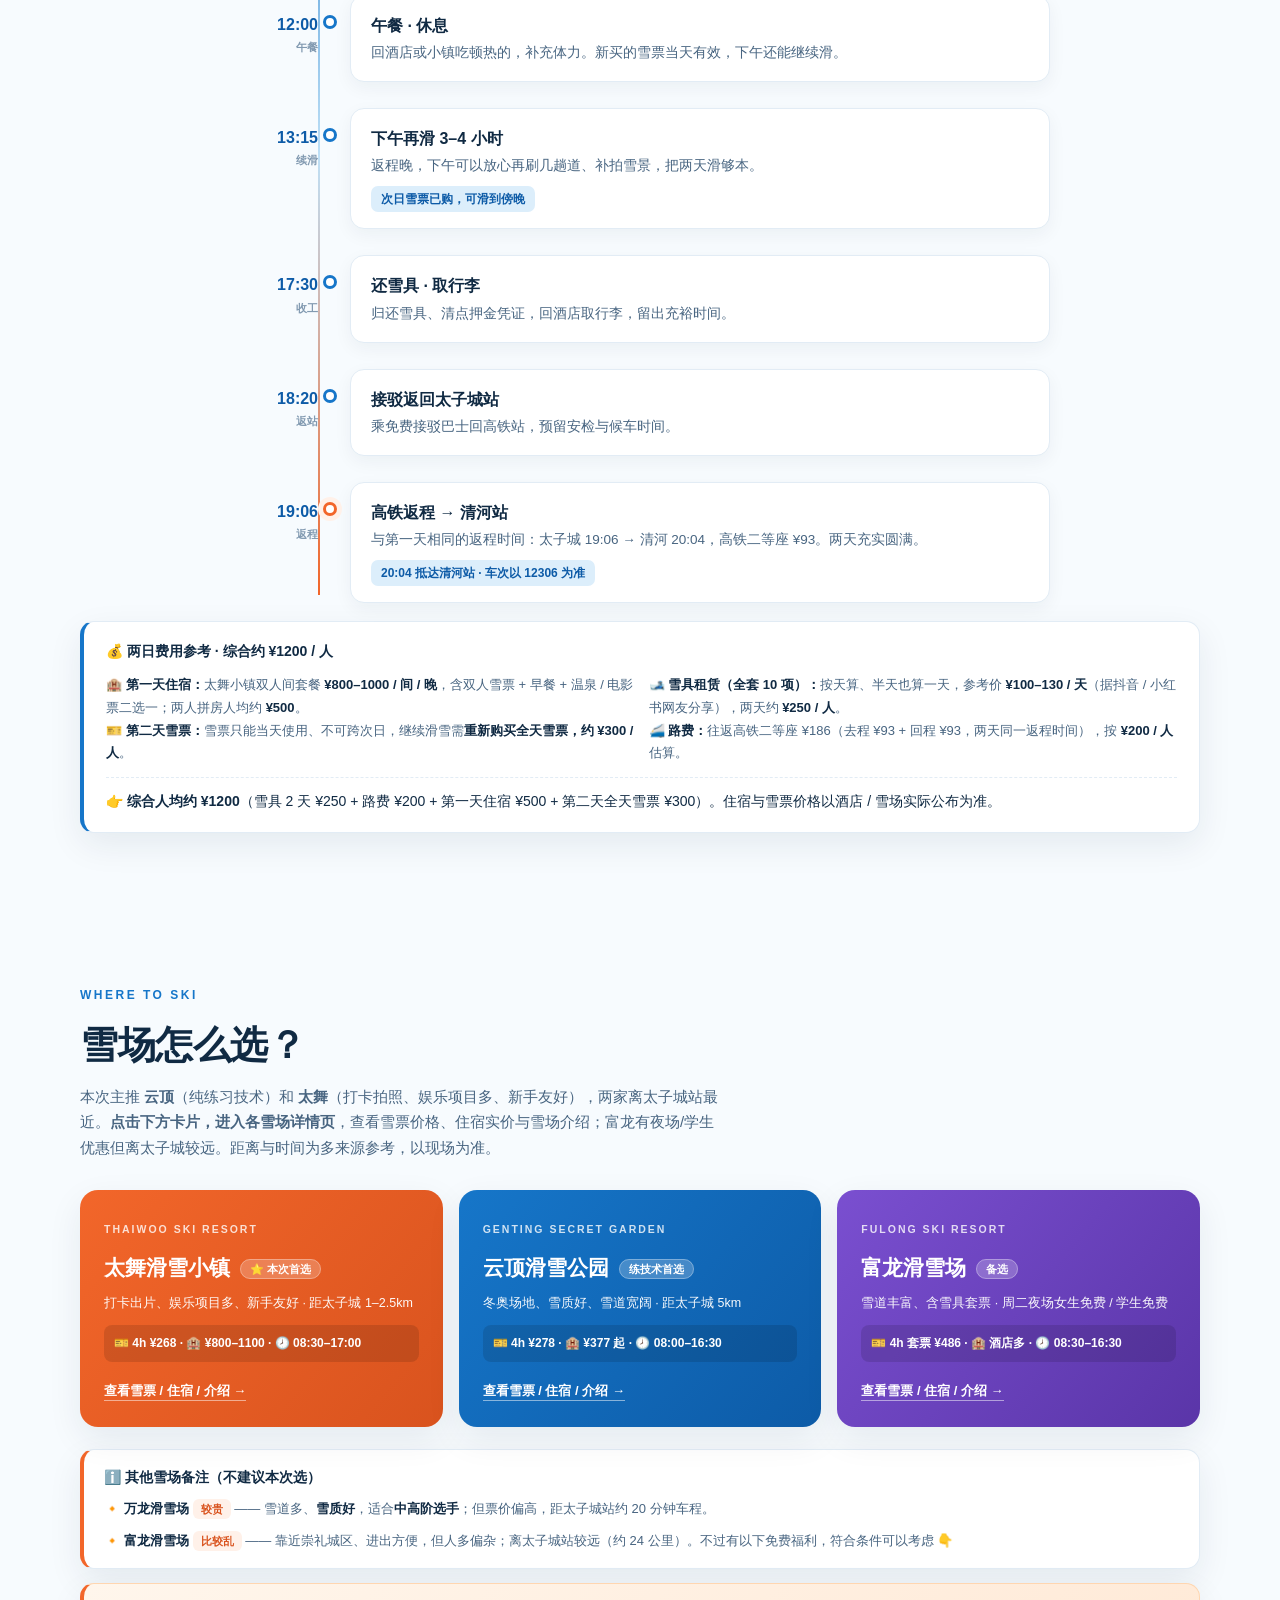
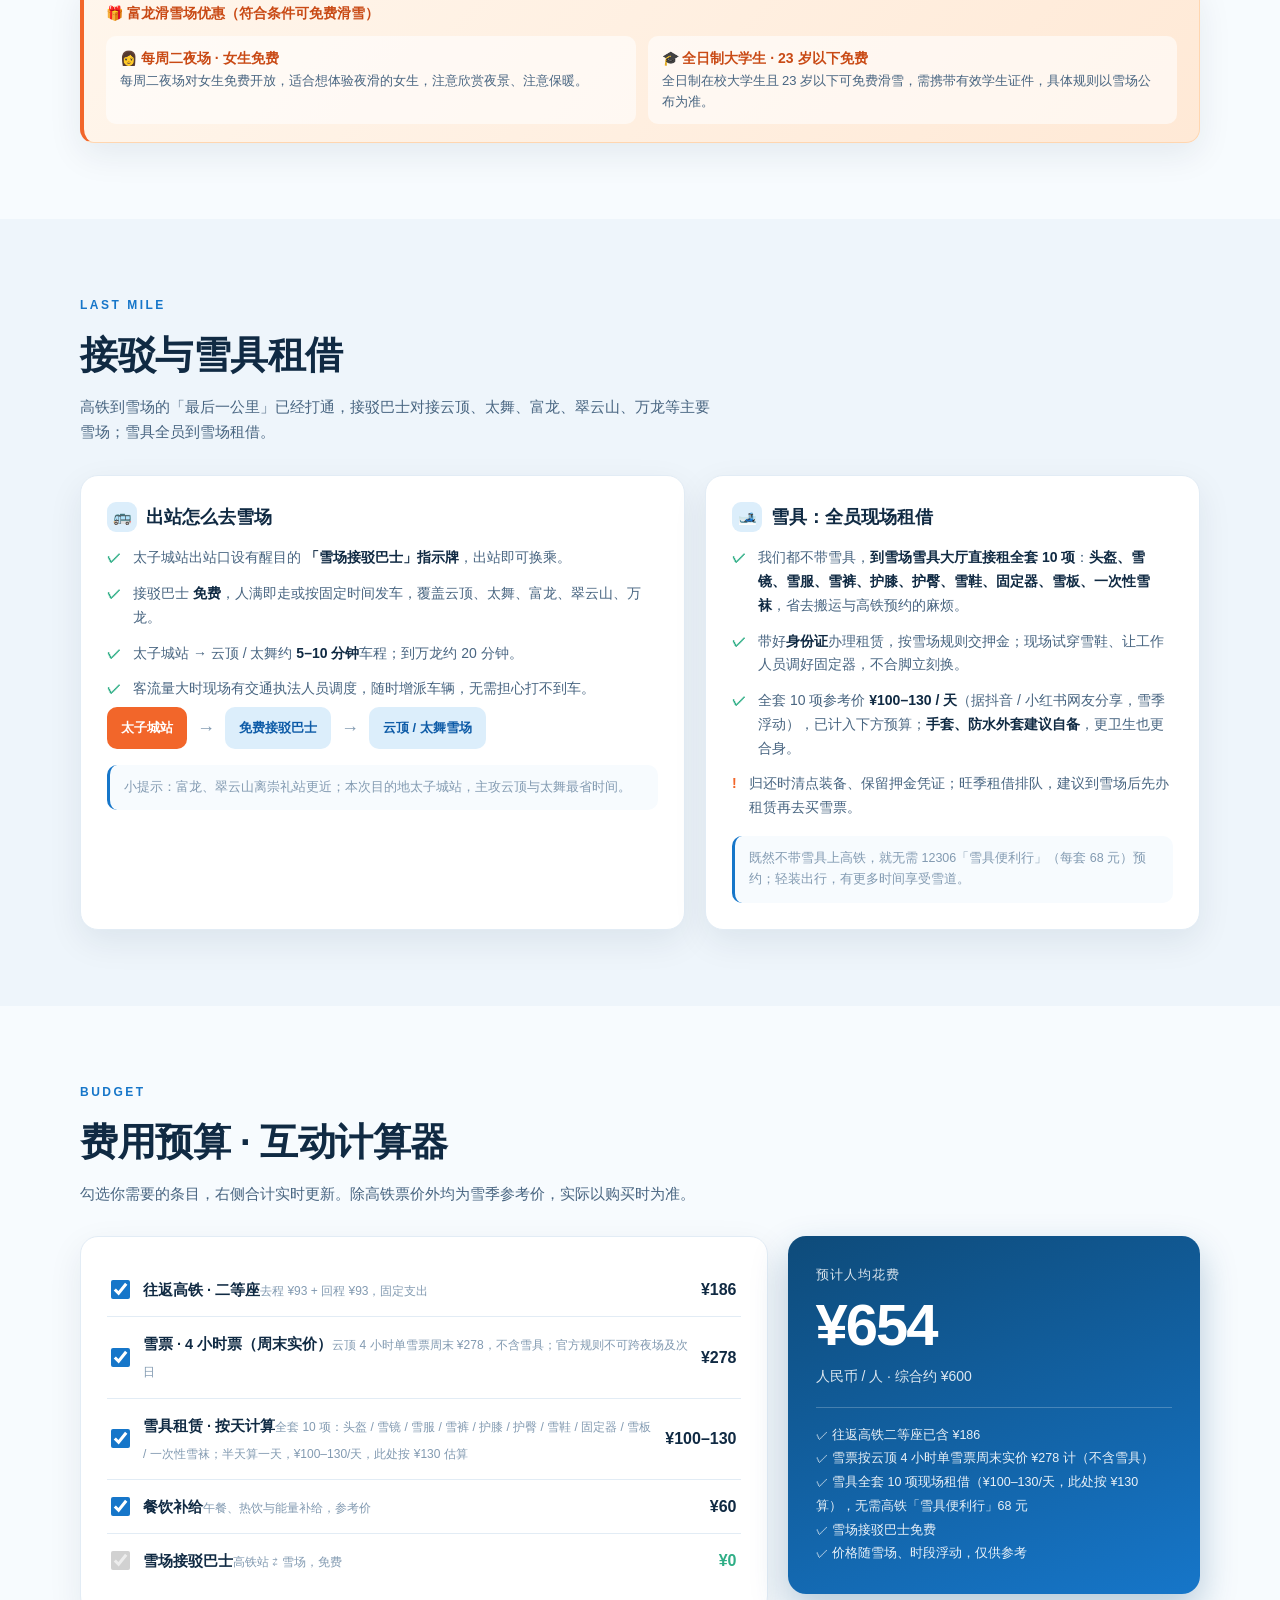
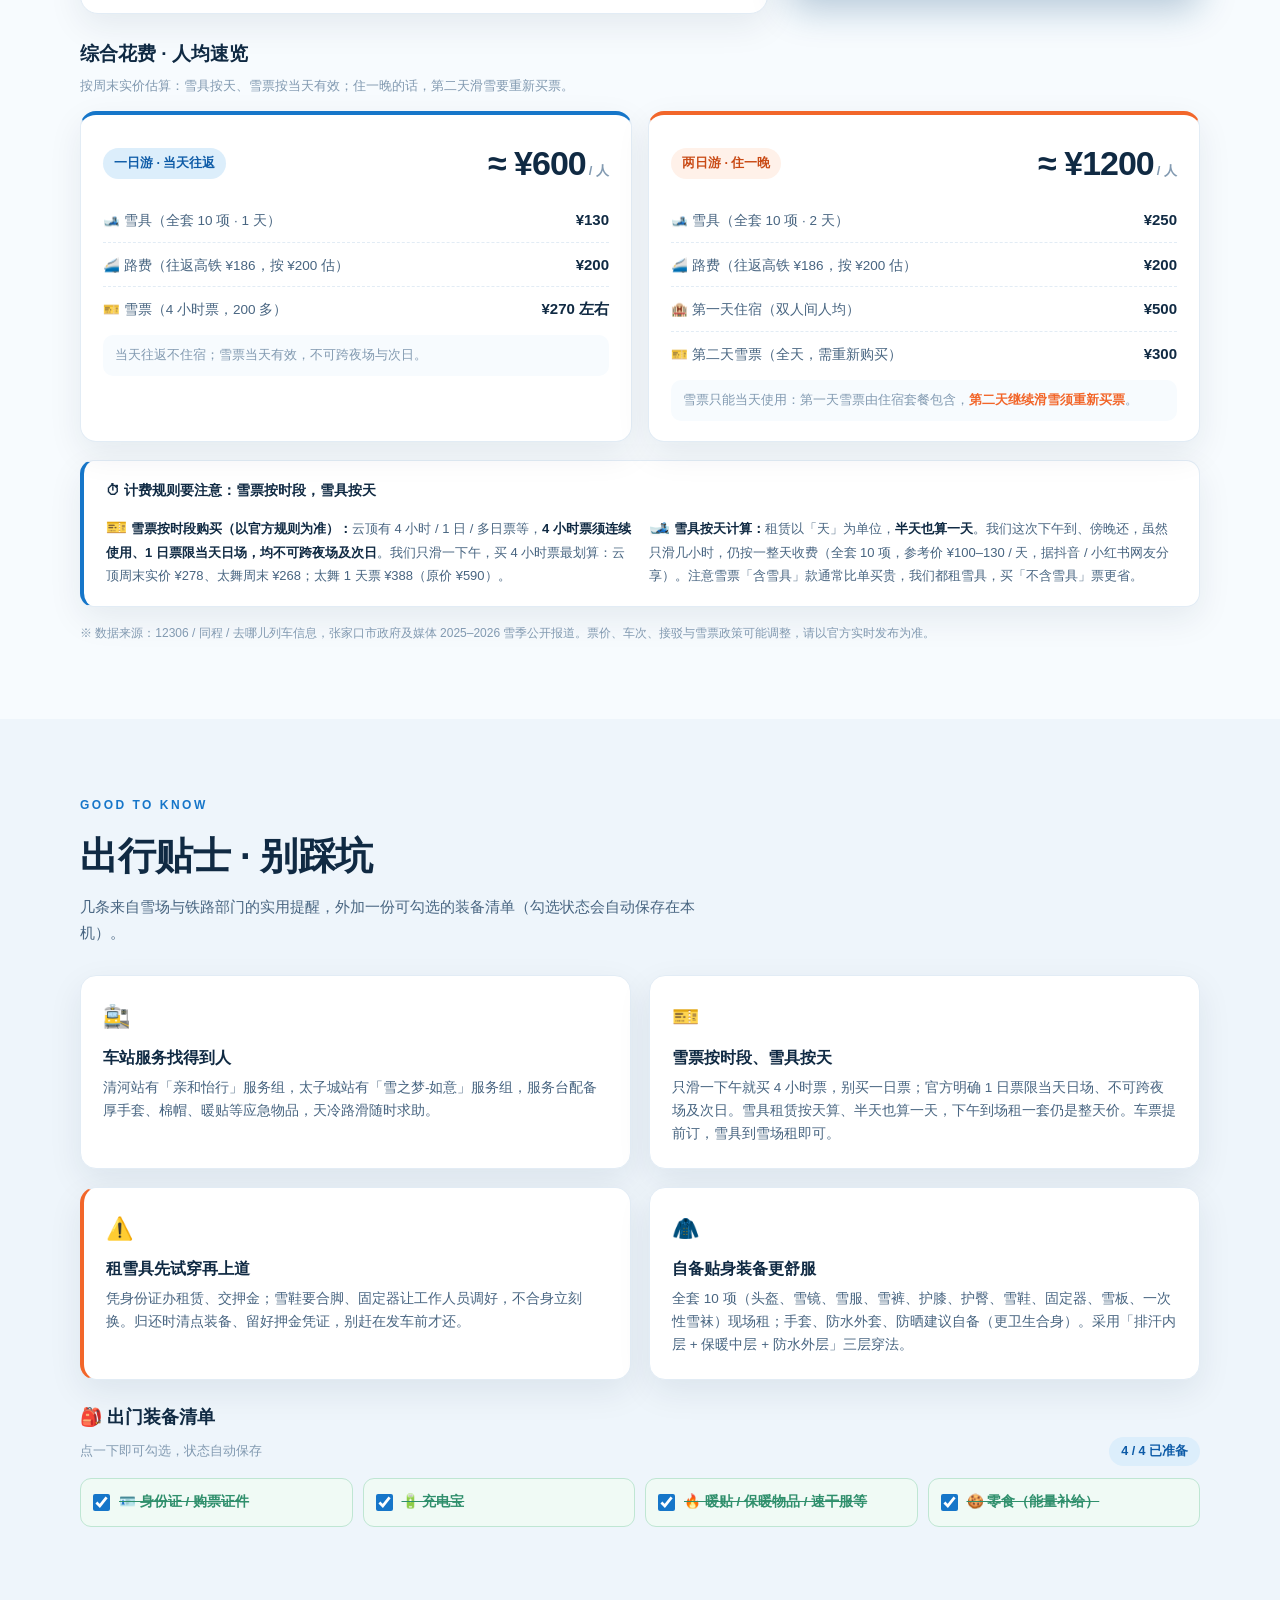
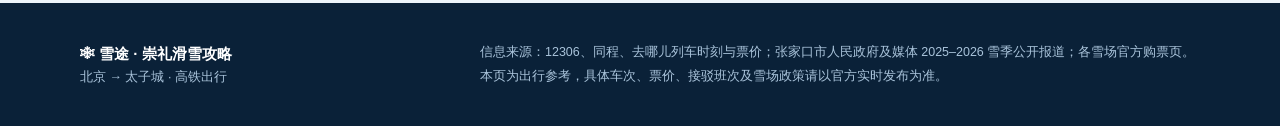
==== commit b9eb30fa: "Split resort pages and add comprehensive budget summary" ====
--- a/index.html
+++ b/index.html
@@ -3,343 +3,26 @@
 <head>
 <meta charset="UTF-8">
 <meta name="viewport" content="width=device-width, initial-scale=1.0">
-<title>崇礼滑雪一日攻略 · 北京 → 太子城</title>
-<meta name="description" content="北京清河站出发，高铁直达太子城，崇礼滑雪当日往返攻略：车次、接驳、雪场推荐、费用预算与装备清单。">
+<title>崇礼滑雪攻略 · 北京 → 太子城</title>
+<meta name="description" content="北京清河站出发，高铁直达太子城，崇礼滑雪攻略：车次、接驳、费用预算与装备清单。">
 <link rel="icon" href="data:image/svg+xml,%3Csvg xmlns='http://www.w3.org/2000/svg' viewBox='0 0 64 64'%3E%3Ctext y='52' font-size='52'%3E%E2%9D%84%3C/text%3E%3C/svg%3E">
+<link rel="stylesheet" href="assets/style.css">
 <style>
-  :root{
-    --bg:#eef5fb; --bg2:#f7fbfe; --surface:#ffffff;
-    --ink:#102a43; --ink2:#486581; --ink3:#829ab1;
-    --primary:#1676c9; --primary2:#0d5ba7;
-    --ice:#dceefb; --ice2:#bfe0f6;
-    --accent:#f2662a; --accent-soft:#fff1e9;
-    --line:#e2ecf5; --shadow:0 12px 34px rgba(16,42,67,.08);
-    --radius:18px;
-  }
-  *{box-sizing:border-box;margin:0;padding:0}
-  html{scroll-behavior:smooth}
-  body{
-    font-family:-apple-system,BlinkMacSystemFont,"Segoe UI","PingFang SC","Hiragino Sans GB","Microsoft YaHei",sans-serif;
-    background:var(--bg2); color:var(--ink); line-height:1.7;
-    -webkit-font-smoothing:antialiased;
-  }
-  a{color:inherit;text-decoration:none}
-  img,svg{display:block;max-width:100%}
-  .wrap{width:min(1120px,92vw);margin:0 auto}
-  .num{font-variant-numeric:tabular-nums;font-feature-settings:"tnum"}
-
-  /* ---------- 顶部导航 ---------- */
-  .topbar{
-    position:fixed;top:0;left:0;right:0;z-index:50;
-    background:rgba(255,255,255,.86);backdrop-filter:blur(14px);
-    border-bottom:1px solid var(--line);
-  }
-  .topbar .wrap{display:flex;align-items:center;gap:26px;height:64px}
-  .brand{display:flex;align-items:center;gap:9px;font-weight:800;font-size:17px;white-space:nowrap}
-  .brand .mark{
-    width:34px;height:34px;border-radius:10px;display:grid;place-items:center;
-    background:linear-gradient(140deg,var(--primary),var(--primary2));color:#fff;font-size:18px;
-    box-shadow:0 6px 14px rgba(22,118,201,.32);
-  }
-  .brand small{display:block;font-size:10px;letter-spacing:2px;color:var(--ink3);font-weight:700;line-height:1}
-  .nav{display:flex;gap:4px;margin-left:auto;overflow-x:auto;scrollbar-width:none}
-  .nav::-webkit-scrollbar{display:none}
-  .nav a{
-    font-size:13.5px;color:var(--ink2);padding:8px 12px;border-radius:9px;white-space:nowrap;
-    font-weight:600;transition:.2s;
-  }
-  .nav a:hover{background:var(--ice);color:var(--primary2)}
-  .nav a.active{background:var(--primary);color:#fff}
-
-  /* ---------- HERO ---------- */
-  .hero{
-    position:relative;overflow:hidden;color:#fff;
-    background:linear-gradient(165deg,#082642 0%,#0e4b7a 46%,#1b79bd 100%);
-    padding:150px 0 108px;min-height:640px;
-  }
-  .hero .wrap{position:relative;z-index:3}
-  .eyebrow{
-    display:inline-flex;align-items:center;gap:8px;font-size:13px;font-weight:700;
-    letter-spacing:1px;padding:7px 14px;border-radius:99px;
-    background:rgba(255,255,255,.14);border:1px solid rgba(255,255,255,.25);
-  }
-  .eyebrow .dot{width:7px;height:7px;border-radius:50%;background:#7ee0b8;box-shadow:0 0 0 4px rgba(126,224,184,.22)}
-  .hero h1{
-    font-size:clamp(38px,6.4vw,72px);line-height:1.1;font-weight:900;letter-spacing:-1px;
-    margin:22px 0 18px;max-width:760px;
-  }
-  .hero h1 .hl{background:linear-gradient(90deg,#ffd6a5,#ff9a5c);-webkit-background-clip:text;background-clip:text;color:transparent}
-  .hero p.lead{font-size:clamp(15px,2vw,19px);max-width:600px;color:#d8ecfb;line-height:1.8}
-  .badges{display:flex;flex-wrap:wrap;gap:10px;margin-top:26px}
-  .badges span{
-    font-size:13px;padding:8px 14px;border-radius:10px;background:rgba(255,255,255,.1);
-    border:1px solid rgba(255,255,255,.18);backdrop-filter:blur(4px);
-  }
-  .cta{display:flex;flex-wrap:wrap;gap:12px;margin-top:34px}
-  .btn{
-    display:inline-flex;align-items:center;gap:9px;padding:13px 22px;border-radius:12px;
-    font-weight:700;font-size:14.5px;transition:.2s;cursor:pointer;border:0;
-  }
-  .btn-main{background:linear-gradient(135deg,#ff9a5c,#f2662a);color:#fff;box-shadow:0 10px 24px rgba(242,102,42,.35)}
-  .btn-main:hover{transform:translateY(-2px);box-shadow:0 14px 30px rgba(242,102,42,.45)}
-  .btn-ghost{background:rgba(255,255,255,.12);color:#fff;border:1px solid rgba(255,255,255,.3)}
-  .btn-ghost:hover{background:rgba(255,255,255,.2)}
-  .btn-two{background:linear-gradient(135deg,#3fd0c9,#17a89e);color:#fff;box-shadow:0 10px 24px rgba(23,168,158,.32)}
-  .btn-two:hover{transform:translateY(-2px);box-shadow:0 14px 30px rgba(23,168,158,.45)}
-  .snow{position:absolute;top:-12px;border-radius:50%;background:#fff;opacity:.75;pointer-events:none;
-    animation:fall var(--dur) linear var(--delay) infinite}
-  @keyframes fall{from{transform:translate(0,-12px)}to{transform:translate(var(--drift),108vh)}}
-  .mountains{position:absolute;left:0;right:0;bottom:-2px;width:100%;height:300px;z-index:1}
-
-  /* ---------- 板块通用 ---------- */
-  section{padding:76px 0}
-  .sec-head{margin-bottom:30px}
-  .kicker{font-size:12px;font-weight:800;letter-spacing:2.5px;color:var(--primary);text-transform:uppercase}
-  .sec-head h2{font-size:clamp(26px,3.4vw,38px);font-weight:900;letter-spacing:-.5px;margin:8px 0 6px}
-  .sec-head p{color:var(--ink2);font-size:15px;max-width:640px}
-  .reveal{opacity:0;transform:translateY(24px);transition:opacity .7s ease,transform .7s ease}
-  .reveal.in{opacity:1;transform:none}
-
-  /* ---------- 概览 ---------- */
-  .overview{background:var(--bg2);padding-top:56px}
-  .facts{display:grid;grid-template-columns:repeat(4,1fr);gap:16px}
-  .fact{
-    background:var(--surface);border:1px solid var(--line);border-radius:var(--radius);
-    padding:22px 20px;box-shadow:var(--shadow);position:relative;overflow:hidden;
-  }
-  .fact::before{content:'';position:absolute;left:0;top:0;bottom:0;width:4px;background:var(--primary)}
-  .fact:nth-child(3)::before{background:var(--accent)}
-  .fact:nth-child(4)::before{background:#2fae86}
-  .fact .lbl{font-size:12.5px;color:var(--ink3);font-weight:700;letter-spacing:.5px}
-  .fact .val{font-size:25px;font-weight:900;margin-top:6px;letter-spacing:-.5px}
-  .fact .sub{font-size:12.5px;color:var(--ink2);margin-top:2px}
-
-  /* ---------- 交通车票 ---------- */
-  .tickets{display:grid;grid-template-columns:1fr 1fr;gap:20px}
-  .ticket{
-    position:relative;background:var(--surface);border:1px solid var(--line);border-radius:var(--radius);
-    box-shadow:var(--shadow);padding:26px 26px 22px;overflow:hidden;
-  }
-  .ticket::before,.ticket::after{
-    content:'';position:absolute;width:22px;height:22px;border-radius:50%;background:var(--bg2);
-    border:1px solid var(--line);top:118px;
-  }
-  .ticket::before{left:-12px}.ticket::after{right:-12px}
-  .ticket .thead{display:flex;justify-content:space-between;align-items:center;padding-bottom:16px;border-bottom:1px dashed var(--line)}
-  .tag{font-size:12px;font-weight:800;padding:5px 11px;border-radius:8px}
-  .tag.go{background:#e7f3fd;color:var(--primary2)}
-  .tag.back{background:var(--accent-soft);color:#d9531e}
-  .train-no{font-size:12.5px;color:var(--ink3);font-weight:700}
-  .route{display:flex;align-items:center;justify-content:space-between;gap:12px;padding:22px 0 16px}
-  .station .code{font-size:clamp(27px,3.6vw,38px);font-weight:900;letter-spacing:-1px;line-height:1}
-  .station .name{font-size:14px;color:var(--ink2);margin-top:6px;font-weight:600}
-  .station .name b{color:var(--ink);font-weight:800}
-  .mid{flex:1;text-align:center;color:var(--ink3);font-size:12px;position:relative}
-  .mid .line{height:2px;background:linear-gradient(90deg,var(--ice2),var(--primary),var(--ice2));border-radius:2px;margin:6px 4px;position:relative}
-  .mid .line::after{content:'🚄';position:absolute;right:-4px;top:-13px;font-size:16px}
-  .tfoot{display:flex;justify-content:space-between;align-items:center;border-top:1px dashed var(--line);padding-top:16px;font-size:13px;color:var(--ink2)}
-  .tfoot b{color:var(--ink)}
-  .price{font-size:22px;font-weight:900;color:var(--accent)}
-  .stops{font-size:12px;color:var(--ink3);margin-top:14px;line-height:1.6}
-
-  /* ---------- 时间轴 ---------- */
-  .timeline{background:linear-gradient(180deg,var(--bg),var(--bg2))}
-  .tl{position:relative;max-width:820px;margin:0 auto;padding-left:14px}
-  .tl::before{content:'';position:absolute;left:88px;top:8px;bottom:8px;width:2px;background:linear-gradient(180deg,var(--primary),var(--ice2),var(--accent))}
-  .tl-item{display:grid;grid-template-columns:74px 1fr;gap:32px;position:relative;padding-bottom:26px}
-  .tl-item:last-child{padding-bottom:0}
-  .tl-time{text-align:right;font-size:16px;font-weight:900;color:var(--primary2);padding-top:16px;position:relative}
-  .tl-time small{display:block;font-size:11px;color:var(--ink3);font-weight:600}
-  .tl-dot{position:absolute;left:79px;top:20px;width:14px;height:14px;border-radius:50%;background:#fff;border:3px solid var(--primary);z-index:2}
-  .tl-item.hi .tl-dot{border-color:var(--accent);box-shadow:0 0 0 5px var(--accent-soft)}
-  .tl-card{
-    background:var(--surface);border:1px solid var(--line);border-radius:14px;
-    padding:16px 20px;box-shadow:0 6px 18px rgba(16,42,67,.05);
-  }
-  .tl-card h3{font-size:16px;font-weight:800;margin-bottom:3px}
-  .tl-card p{font-size:13.5px;color:var(--ink2)}
-  .tl-card .mini{display:inline-block;margin-top:8px;font-size:12px;color:var(--primary2);background:var(--ice);padding:3px 10px;border-radius:7px;font-weight:700}
-
-  /* ---------- 两日规划 ---------- */
-  .twoday{background:var(--bg2)}
-  .day-head{display:flex;align-items:center;gap:12px;margin:34px 0 20px}
-  .day-head .day-badge{font-size:15px;font-weight:900;color:#fff;padding:7px 16px;border-radius:10px;letter-spacing:.5px;white-space:nowrap}
-  .day-head .day-badge.d1{background:linear-gradient(135deg,#1676c9,#0d5ba7)}
-  .day-head .day-badge.d2{background:linear-gradient(135deg,#ff9a5c,#f2662a)}
-  .day-head h3{font-size:19px;font-weight:800}
-  .day-head .day-sub{font-size:13px;color:var(--ink3);margin-left:auto}
-  .day-tips{display:grid;grid-template-columns:repeat(3,1fr);gap:14px;margin-bottom:8px}
-  .day-tip{background:var(--surface);border:1px solid var(--line);border-radius:14px;padding:16px;box-shadow:var(--shadow)}
-  .day-tip .ic{font-size:20px}
-  .day-tip b{display:block;font-size:14px;margin:6px 0 3px}
-  .day-tip p{font-size:12.5px;color:var(--ink2);line-height:1.6}
-  .twoday .tl::before{left:88px}
-
-  /* ---------- 雪场 ---------- */
-  .resorts{display:grid;grid-template-columns:1fr 1fr;gap:20px}
-  .resort{
-    position:relative;border-radius:var(--radius);overflow:hidden;color:#fff;min-height:290px;
-    padding:28px;display:flex;flex-direction:column;justify-content:flex-end;
-    box-shadow:var(--shadow);isolation:isolate;
-  }
-  .resort::before{content:'';position:absolute;inset:0;z-index:-1;background-size:cover;background-position:center}
-  .resort::after{content:'';position:absolute;inset:0;z-index:-1;background:linear-gradient(180deg,rgba(4,26,45,.05) 0%,rgba(4,26,45,.5) 55%,rgba(4,26,45,.9) 100%)}
-  .resort.a::before{background-image:linear-gradient(140deg,#2e6fa8,#6cb6e0)}
-  .resort.b::before{background-image:linear-gradient(140deg,#355f7e,#8fc4c9)}
-  .resort .rtag{position:absolute;top:22px;left:26px;font-size:12px;font-weight:800;background:rgba(255,255,255,.2);border:1px solid rgba(255,255,255,.35);padding:5px 11px;border-radius:8px;backdrop-filter:blur(4px)}
-  .resort h3{font-size:27px;font-weight:900;letter-spacing:-.5px}
-  .resort .en{font-size:11px;letter-spacing:2px;opacity:.8;font-weight:700;margin-top:30px}
-  .resort p{font-size:13.5px;color:#e8f3fb;margin-top:9px;max-width:440px}
-  .chips{display:flex;flex-wrap:wrap;gap:7px;margin-top:14px}
-  .chips span{font-size:11.5px;background:rgba(255,255,255,.18);border:1px solid rgba(255,255,255,.25);padding:4px 10px;border-radius:99px}
-  .rtrans{display:flex;align-items:center;gap:8px;margin-top:14px;padding:10px 13px;background:rgba(255,255,255,.14);border:1px solid rgba(255,255,255,.26);border-radius:10px;font-size:12.5px;font-weight:600;line-height:1.5}
-  .rtrans b{color:#ffd9ad;font-weight:800}
-  .rdist{font-size:12px;color:#ffd9ad;font-weight:700;margin-top:7px}
-  .resort-note{margin-top:18px;background:var(--surface);border:1px solid var(--line);border-left:4px solid var(--accent);border-radius:14px;padding:16px 20px;box-shadow:var(--shadow)}
-  .resort-note h4{font-size:14px;font-weight:800;margin-bottom:8px}
-  .resort-note .rn-row{display:flex;flex-wrap:wrap;gap:10px 24px;font-size:13px;color:var(--ink2)}
-  .resort-note .rn-row b{color:var(--ink)}
-  .resort-note .rn-tag{display:inline-block;background:var(--accent-soft);color:#d9531e;font-size:11px;font-weight:800;padding:1px 8px;border-radius:6px;margin-left:4px}
-  .promo-card{margin-top:14px;background:linear-gradient(135deg,#fff6ec,#ffe9d6);border:1px solid #ffd6b0;border-left:4px solid var(--accent);border-radius:14px;padding:18px 22px;box-shadow:var(--shadow)}
-  .promo-card h4{font-size:14px;font-weight:800;color:#c94a15;margin-bottom:10px}
-  .promo-list{display:grid;grid-template-columns:1fr 1fr;gap:12px}
-  .promo-item{font-size:13px;color:var(--ink2);line-height:1.6;background:rgba(255,255,255,.6);border-radius:10px;padding:11px 14px}
-  .promo-item b{display:block;color:#c94a15;font-size:14px;margin-bottom:2px}
-
-  /* ---------- 官方雪票价格表 ---------- */
-  .ticket-sec{margin-top:22px}
-  .ticket-note{font-size:12.5px;color:var(--ink2);background:var(--ice);border-left:4px solid var(--primary);border-radius:10px;padding:11px 16px;margin-bottom:14px;line-height:1.7}
-  .ticket-note b{color:var(--primary2)}
-  .ticket-grid{display:grid;grid-template-columns:1fr 1fr;gap:16px}
-  .ticket-card{background:var(--surface);border:1px solid var(--line);border-radius:14px;overflow:hidden;box-shadow:var(--shadow)}
-  .ticket-card .th{padding:12px 16px;color:#fff;font-size:14px;font-weight:800;display:flex;justify-content:space-between;align-items:center;gap:8px}
-  .ticket-card.g .th{background:linear-gradient(100deg,#1676c9,#0d5ba7)}
-  .ticket-card.t .th{background:linear-gradient(100deg,#f2662a,#d9531e)}
-  .ticket-card.f{grid-column:1 / -1}
-  .ticket-card.f .th{background:linear-gradient(100deg,#7a4fd0,#5a35a8)}
-  .ticket-card.f table td:last-child{color:var(--ink2);font-size:11.5px}
-  .tp-rules{margin-top:12px;background:var(--bg2);border:1px solid var(--line);border-radius:10px;padding:12px 16px}
-  .tp-rules b{font-size:12.5px;color:var(--ink);display:block;margin-bottom:6px}
-  .tp-rules ul{list-style:none;display:grid;grid-template-columns:1fr 1fr;gap:4px 22px}
-  .tp-rules li{font-size:11.5px;color:var(--ink2);line-height:1.6;padding-left:15px;position:relative}
-  .tp-rules li:before{content:"•";position:absolute;left:2px;color:var(--primary);font-weight:900}
-  .ticket-card .th small{font-size:11px;font-weight:600;opacity:.85;white-space:nowrap}
-  .ticket-card table{width:100%;border-collapse:collapse;font-size:12.5px}
-  .ticket-card th,.ticket-card td{padding:7px 11px;text-align:left;border-bottom:1px solid var(--line)}
-  .ticket-card thead th{background:var(--bg2);color:var(--ink3);font-size:11px;font-weight:700;white-space:nowrap}
-  .ticket-card tbody tr:last-child td{border-bottom:0}
-  .ticket-card td:first-child{font-weight:700;color:var(--ink)}
-  .ticket-card .pr{font-weight:900;color:#d9531e;white-space:nowrap}
-  .ticket-card .pr .old{display:block;font-weight:600;color:var(--ink3);text-decoration:line-through;font-size:11px;line-height:1.2;margin-bottom:1px}
-  .ticket-card .pr .wk{display:block;font-size:10.5px;color:#c94a15;font-weight:700;margin-top:2px;line-height:1.2}
-  .ticket-card .pr .dash{color:var(--ink3)}
-  .ticket-card .tf{padding:9px 14px;background:var(--bg2);font-size:11px;color:var(--ink3);line-height:1.6;border-top:1px solid var(--line)}
-  .rdownside{margin-top:10px;background:rgba(242,102,42,.16);border:1px solid rgba(255,190,150,.35);border-radius:9px;padding:9px 12px;font-size:12.5px;color:#ffe0cc;line-height:1.55}
-  .rdownside b{color:#ffc39c}
-
-  /* ---------- 接驳 ---------- */
-  .shuttle{background:var(--bg)}
-  .sh-grid{display:grid;grid-template-columns:1.1fr .9fr;gap:20px}
-  .panel{background:var(--surface);border:1px solid var(--line);border-radius:var(--radius);padding:26px;box-shadow:var(--shadow)}
-  .panel h3{font-size:18px;font-weight:800;margin-bottom:14px;display:flex;align-items:center;gap:9px}
-  .panel h3 .ic{width:30px;height:30px;border-radius:9px;background:var(--ice);display:grid;place-items:center;font-size:15px}
-  .sh-list{list-style:none;display:grid;gap:12px}
-  .sh-list li{display:flex;gap:12px;font-size:14px;color:var(--ink2);align-items:flex-start}
-  .sh-list li b{color:var(--ink);font-weight:800}
-  .sh-list .tick{color:#2fae86;font-weight:900;flex:none}
-  .flow{display:flex;align-items:center;gap:10px;flex-wrap:wrap;margin-top:6px}
-  .flow .node{background:var(--ice);color:var(--primary2);font-weight:800;font-size:13px;padding:10px 14px;border-radius:10px}
-  .flow .node.hot{background:var(--accent);color:#fff}
-  .flow .arrow{color:var(--ink3);font-size:18px}
-  .note{margin-top:16px;font-size:12.5px;color:var(--ink3);background:var(--bg2);border-radius:10px;padding:12px 14px;border-left:3px solid var(--primary)}
-
-  /* ---------- 费用 ---------- */
-  .budget-grid{display:grid;grid-template-columns:1.25fr .75fr;gap:20px;align-items:start}
-  .cost-row{
-    display:flex;align-items:center;gap:13px;padding:13px 4px;border-bottom:1px solid var(--line);cursor:pointer;
-  }
-  .cost-row:last-child{border-bottom:0}
-  .cost-row input{width:19px;height:19px;accent-color:var(--primary);cursor:pointer;flex:none}
-  .cost-row .cname{font-size:14.5px;font-weight:700}
-  .cost-row .cdesc{font-size:12px;color:var(--ink3);margin-top:1px}
-  .cost-row .cprice{margin-left:auto;font-weight:900;font-size:16px;white-space:nowrap}
-  .cost-row.free .cprice{color:#2fae86}
-  .summary{
-    position:sticky;top:88px;background:linear-gradient(160deg,#0e4b7a,#1676c9);color:#fff;
-    border-radius:var(--radius);padding:28px;box-shadow:0 16px 36px rgba(14,75,122,.28);
-  }
-  .summary .lbl{font-size:13px;opacity:.85;letter-spacing:1px}
-  .summary .total{font-size:clamp(40px,5vw,58px);font-weight:900;letter-spacing:-2px;line-height:1.15;margin:6px 0}
-  .summary .unit{font-size:14px;opacity:.85}
-  .summary .included{margin-top:18px;border-top:1px solid rgba(255,255,255,.25);padding-top:16px;font-size:12.5px;opacity:.9;line-height:1.9}
-  .disclaimer{font-size:12px;color:var(--ink3);margin-top:16px}
-  .billing-note{margin-top:18px;background:var(--surface);border:1px solid var(--line);border-left:4px solid var(--primary);border-radius:14px;padding:18px 22px;box-shadow:var(--shadow)}
-  .billing-note h4{font-size:14px;font-weight:800;margin-bottom:10px}
-  .billing-note .bn-grid{display:grid;grid-template-columns:1fr 1fr;gap:14px}
-  .billing-note .bn-item{font-size:13px;color:var(--ink2);line-height:1.75}
-  .billing-note .bn-item b{color:var(--ink)}
-  .billing-note .bn-item .bn-ic{font-size:17px;margin-right:4px}
-
-  /* ---------- 贴士 ---------- */
-  .tips{background:var(--bg)}
-  .tip-grid{display:grid;grid-template-columns:repeat(2,1fr);gap:18px}
-  .tip{background:var(--surface);border:1px solid var(--line);border-radius:16px;padding:22px;box-shadow:var(--shadow)}
-  .tip .ic{font-size:22px}
-  .tip h3{font-size:16px;font-weight:800;margin:8px 0 6px}
-  .tip p{font-size:13.5px;color:var(--ink2)}
-  .tip.warn{border-left:4px solid var(--accent)}
-  .gear{margin-top:22px}
-  .gear h3{font-size:18px;font-weight:800;margin-bottom:4px}
-  .gear .hrow{display:flex;align-items:center;justify-content:space-between;margin-bottom:12px}
-  .gear .progress{font-size:12.5px;color:var(--primary2);font-weight:800;background:var(--ice);padding:4px 12px;border-radius:99px}
-  .gear-list{display:grid;grid-template-columns:repeat(4,1fr);gap:10px}
-  .gear-list label{
-    display:flex;align-items:center;gap:9px;background:var(--surface);border:1px solid var(--line);
-    border-radius:11px;padding:12px;font-size:13.5px;font-weight:600;cursor:pointer;transition:.2s;
-  }
-  .gear-list label:hover{border-color:var(--primary)}
-  .gear-list input{width:17px;height:17px;accent-color:var(--primary);cursor:pointer;flex:none}
-  .gear-list label.done{background:#f0faf5;border-color:#bfe6d3;color:#2f8f6c;text-decoration:line-through}
-  .gear-list label.must{border-color:#ffd6b0;background:#fffaf5}
-  .gear-list label.must span em{font-style:normal;font-size:10px;color:#d9531e;background:var(--accent-soft);padding:1px 6px;border-radius:5px;margin-left:5px;font-weight:800;white-space:nowrap}
-
-  /* ---------- 页脚 ---------- */
-  footer{background:#0a2138;color:#a9c3da;padding:38px 0;font-size:12.5px}
-  footer .frow{display:flex;justify-content:space-between;gap:20px;flex-wrap:wrap;align-items:center}
-  footer b{color:#fff;font-size:15px}
-  footer .src{max-width:720px;line-height:1.9}
-
-  @media(max-width:900px){
-    .facts{grid-template-columns:repeat(2,1fr)}
-    .tickets,.resorts,.sh-grid,.budget-grid,.tip-grid{grid-template-columns:1fr}
-    .summary{position:static}
-    .billing-note .bn-grid{grid-template-columns:1fr}
-    .day-tips,.promo-list,.ticket-grid,.tp-rules ul{grid-template-columns:1fr}
-    .day-head .day-sub{display:none}
-    .gear-list{grid-template-columns:repeat(2,1fr)}
-    .tl::before{left:66px}.tl-dot{left:57px}.tl-item{grid-template-columns:56px 1fr;gap:24px}
-  }
-  @media(max-width:560px){
-    section{padding:56px 0}
-    .hero{padding:124px 0 84px;min-height:560px}
-    .facts{grid-template-columns:1fr 1fr;gap:10px}
-    .fact{padding:16px}.fact .val{font-size:20px}
-    .ticket::before,.ticket::after{display:none}
-    .station .code{font-size:26px}
-    .gear-list{grid-template-columns:1fr}
-    .nav{display:none}
-  }
-  @media print{
-    .topbar,.cta,.snow{display:none!important}
-    section{padding:26px 0;break-inside:avoid}
-    .reveal{opacity:1;transform:none}
-    body{background:#fff}
-  }
+  .ski-portal{display:grid;grid-template-columns:repeat(3,1fr);gap:16px;margin:6px 0 22px}
+  .sp-card{display:block;text-decoration:none;color:#fff;border-radius:var(--radius);padding:24px;transition:.22s;box-shadow:var(--shadow)}
+  .sp-card:hover{transform:translateY(-4px);box-shadow:0 16px 40px rgba(16,42,67,.22)}
+  .sp-card.t{background:linear-gradient(130deg,#f2662a,#d9531e)}
+  .sp-card.g{background:linear-gradient(130deg,#1676c9,#0d5ba7)}
+  .sp-card.f{background:linear-gradient(130deg,#7a4fd0,#5a35a8)}
+  .sp-en{font-size:10.5px;letter-spacing:2px;opacity:.8;font-weight:700}
+  .sp-card h3{font-size:21px;font-weight:900;margin:8px 0}
+  .sp-card h3 span{font-size:11px;background:rgba(255,255,255,.22);border:1px solid rgba(255,255,255,.3);padding:3px 9px;border-radius:99px;font-weight:800;vertical-align:middle;margin-left:4px}
+  .sp-card p{font-size:12.5px;line-height:1.6;opacity:.96;margin:0 0 12px}
+  .sp-meta{font-size:12px;font-weight:800;background:rgba(0,0,0,.12);padding:8px 10px;border-radius:8px;margin-bottom:14px}
+  .sp-go{font-size:13px;font-weight:800;border-bottom:1px solid rgba(255,255,255,.5);padding-bottom:2px}
 </style>
 </head>
 <body>
-
-<!-- 顶部导航 -->
 <header class="topbar">
   <div class="wrap">
     <div class="brand">
@@ -351,8 +34,7 @@
       <a href="#train" data-target="train">往返高铁</a>
       <a href="#timeline" data-target="timeline">一日安排</a>
       <a href="#two-day" data-target="two-day">两日规划</a>
-      <a href="#resort" data-target="resort">雪场推荐</a>
-      <a href="#ticket" data-target="ticket">雪票价格</a>
+      <a href="#resort" data-target="resort">雪场详情</a>
       <a href="#shuttle" data-target="shuttle">接驳指南</a>
       <a href="#budget" data-target="budget">费用预算</a>
       <a href="#tips" data-target="tips">出行贴士</a>
@@ -487,7 +169,7 @@
       <div class="tl-item hi reveal"><div class="tl-time num">12:53<small>抵达</small></div><span class="tl-dot"></span>
         <div class="tl-card"><h3>抵达太子城站 · 出站接驳</h3><p>出站口找「雪场接驳巴士」指示牌，免费接驳至云顶 / 太舞，车程约 5–10 分钟，人满即走。</p><span class="mini">接驳免费 · 太子城站靠近云顶与太舞</span></div></div>
       <div class="tl-item reveal"><div class="tl-time num">13:15<small>准备</small></div><span class="tl-dot"></span>
-        <div class="tl-card"><h3>到雪场 · 租雪具 / 换装</h3><p>到雪具大厅凭身份证办理租赁（押金按雪场规则），领雪板、雪鞋、雪杖、头盔，现场试穿调好固定器。我们都没带雪具，全套现场租，约 20–30 分钟。</p><span class="mini">记得带身份证 · 装备清单见文末</span></div></div>
+        <div class="tl-card"><h3>到雪场 · 租雪具 / 换装</h3><p>到雪具大厅凭身份证办理租赁（押金按雪场规则），领齐全套 10 项装备，现场试穿调好固定器。我们都没带雪具，全套现场租，约 20–30 分钟。</p><span class="mini">记得带身份证 · 装备清单见文末</span></div></div>
       <div class="tl-item hi reveal"><div class="tl-time num">13:45<small>重头戏</small></div><span class="tl-dot"></span>
         <div class="tl-card"><h3>开滑！午后黄金 4 小时</h3><p>先热身后上初级道找感觉，再逐步进阶。注意 15:30 左右补能量、防晒、换干爽内搭。</p><span class="mini">新手：太舞初级道友好 · 进阶：云顶中级道宽阔</span></div></div>
       <div class="tl-item reveal"><div class="tl-time num">17:00<small>收工</small></div><span class="tl-dot"></span>
@@ -511,11 +193,12 @@
 
     <div class="day-tips">
       <div class="day-tip reveal"><div class="ic">🏨</div><b>住太舞小镇双人间</b><p>太舞小镇双人间酒店套餐 <b>¥800–1000 / 间 / 晚</b>，含雪票 + 早餐 + 温泉 / 电影票二选一，离雪场近、省心划算；雪季周末紧张，务必提前订。</p></div>
-      <div class="day-tip reveal"><div class="ic">🎫</div><b>雪票不用单买</b><p>酒店套餐已含雪票，两日滑雪不用再单独买票；只有雪具需按天另租（半天也算一天），两天租金 ×2。</p></div>
+      <div class="day-tip reveal"><div class="ic">🎫</div><b>雪票只限当天</b><p>酒店套餐含第一天的双人雪票；<b>雪票仅限当天使用，不可跨夜场或次日</b>，第二天继续滑雪需重新购买全天雪票（约 ¥300 / 人）。雪具按天另租（半天也算一天），两天租金 ×2。</p></div>
       <div class="day-tip reveal"><div class="ic">🚄</div><b>返程车次</b><p>第二天返程与第一天相同：<b>太子城 19:06 → 清河 20:04</b>，高铁二等座 ¥93。下午可以放心多滑一会儿，从容返京。</p></div>
     </div>
 
-    <div class="day-head reveal"><span class="day-badge d1">DAY 1</span><h3>抵达 · 开滑 · 入住</h3><span class="day-sub">主题：下午黄金时段 + 小镇夜生活</span></div>
+        <div class="ticket-note" style="border-left-color:var(--primary);margin-bottom:16px">🏨 <b>两日住宿安排</b>已按雪场拆分到各详情页：点顶部「雪场推荐」选择 <b>太舞 / 云顶 / 富龙</b>，可查看各家雪票与住宿实价、截图对比。</div>
+<div class="day-head reveal"><span class="day-badge d1">DAY 1</span><h3>抵达 · 开滑 · 入住</h3><span class="day-sub">主题：下午黄金时段 + 小镇夜生活</span></div>
     <div class="tl">
       <div class="tl-item reveal"><div class="tl-time num">11:00<small>Day1</small></div><span class="tl-dot"></span>
         <div class="tl-card"><h3>清河站候车</h3><p>提前到站，轻装出行。身份证、证件、换洗衣物随身带好，雪具到雪场租。</p></div></div>
@@ -532,13 +215,13 @@
     <div class="day-head reveal"><span class="day-badge d2">DAY 2</span><h3>晨滑 · 傍晚返程</h3><span class="day-sub">主题：上午人少雪好，傍晚从容返京</span></div>
     <div class="tl">
       <div class="tl-item reveal"><div class="tl-time num">08:00<small>Day2</small></div><span class="tl-dot"></span>
-        <div class="tl-card"><h3>酒店早餐 · 再租雪具</h3><p>套餐含早餐，吃饱再去雪具大厅续租（雪具按天算，第二天再付一天，即租金 ×2）。上午雪道人少、压雪平整，最舒服的时段。</p></div></div>
+        <div class="tl-card"><h3>酒店早餐 · 再租雪具 · 重买雪票</h3><p>套餐含早餐，吃饱后去雪具大厅续租（雪具按天算，第二天再付一天，即租金 ×2）。由于雪票当天有效、不跨次日，今天要重新买一张全天雪票（约 ¥300）。上午雪道人少、压雪平整，最舒服的时段。</p></div></div>
       <div class="tl-item hi reveal"><div class="tl-time num">09:00<small>晨滑</small></div><span class="tl-dot"></span>
-        <div class="tl-card"><h3>上午滑雪 3 小时</h3><p>状态最好，适合刷道或挑战新线路；记得防晒、补水，11:30 左右收板。</p><span class="mini">雪票仍由住宿套餐包含，放心滑</span></div></div>
+        <div class="tl-card"><h3>上午滑雪 3 小时</h3><p>状态最好，适合刷道或挑战新线路；记得防晒、补水，11:30 左右收板。</p><span class="mini">第二天雪票需重新购买，当天有效</span></div></div>
       <div class="tl-item reveal"><div class="tl-time num">12:00<small>午餐</small></div><span class="tl-dot"></span>
-        <div class="tl-card"><h3>午餐 · 休息</h3><p>回酒店或小镇吃顿热的，补充体力。雪票由套餐包含，下午还能继续滑。</p></div></div>
+        <div class="tl-card"><h3>午餐 · 休息</h3><p>回酒店或小镇吃顿热的，补充体力。新买的雪票当天有效，下午还能继续滑。</p></div></div>
       <div class="tl-item reveal"><div class="tl-time num">13:15<small>续滑</small></div><span class="tl-dot"></span>
-        <div class="tl-card"><h3>下午再滑 3–4 小时</h3><p>返程晚，下午可以放心再刷几趟道、补拍雪景，把两天滑够本。</p><span class="mini">雪票套餐已含，无需另买</span></div></div>
+        <div class="tl-card"><h3>下午再滑 3–4 小时</h3><p>返程晚，下午可以放心再刷几趟道、补拍雪景，把两天滑够本。</p><span class="mini">次日雪票已购，可滑到傍晚</span></div></div>
       <div class="tl-item reveal"><div class="tl-time num">17:30<small>收工</small></div><span class="tl-dot"></span>
         <div class="tl-card"><h3>还雪具 · 取行李</h3><p>归还雪具、清点押金凭证，回酒店取行李，留出充裕时间。</p></div></div>
       <div class="tl-item reveal"><div class="tl-time num">18:20<small>返站</small></div><span class="tl-dot"></span>
@@ -548,12 +231,12 @@
     </div>
 
     <div class="billing-note reveal">
-      <h4>💰 两日费用参考 · 综合约 ¥1000 / 人</h4>
+      <h4>💰 两日费用参考 · 综合约 ¥1200 / 人</h4>
       <div class="bn-grid">
-        <div class="bn-item"><b>🏨 太舞小镇双人间套餐：</b><b>¥800–1000 / 间 / 晚</b>，含雪票 + 早餐 + 温泉 / 电影票二选一；两人拼房则人均约 ¥400–500。<br><b>🎫 雪票：</b>套餐已含，<b>无需另买（¥0）</b>。</div>
-        <div class="bn-item"><b>🎿 雪具租赁：</b>按天算、半天也算一天，参考价 <b>¥100–150 / 套 / 天</b>，两天 <b>¥200–300 / 人</b>。<br><b>🚄 高铁往返：</b><b>¥186</b>（去程 ¥93 + 回程 ¥93，两天同一返程时间）；<b>餐饮：</b>早餐已含，午晚餐两天约 ¥120。</div>
-      </div>
-      <div style="margin-top:12px;padding-top:12px;border-top:1px dashed var(--line);font-size:14px"><b>👉 综合人均约 ¥1000</b>（两人拼房一间，明细区间约 ¥906–1106；若单人住一间，则约 ¥1306–1606）。套餐内容与价格以酒店实际公布为准。</div>
+        <div class="bn-item"><b>🏨 第一天住宿：</b>太舞小镇双人间套餐 <b>¥800–1000 / 间 / 晚</b>，含双人雪票 + 早餐 + 温泉 / 电影票二选一；两人拼房人均约 <b>¥500</b>。<br><b>🎫 第二天雪票：</b>雪票只能当天使用、不可跨次日，继续滑雪需<b>重新购买全天雪票，约 ¥300 / 人</b>。</div>
+        <div class="bn-item"><b>🎿 雪具租赁（全套 10 项）：</b>按天算、半天也算一天，参考价 <b>¥100–130 / 天</b>（据抖音 / 小红书网友分享），两天约 <b>¥250 / 人</b>。<br><b>🚄 路费：</b>往返高铁二等座 ¥186（去程 ¥93 + 回程 ¥93，两天同一返程时间），按 <b>¥200 / 人</b> 估算。</div>
+      </div>
+      <div style="margin-top:12px;padding-top:12px;border-top:1px dashed var(--line);font-size:14px"><b>👉 综合人均约 ¥1200</b>（雪具 2 天 ¥250 + 路费 ¥200 + 第一天住宿 ¥500 + 第二天全天雪票 ¥300）。住宿与雪票价格以酒店 / 雪场实际公布为准。</div>
     </div>
   </div>
 </section>
@@ -561,33 +244,38 @@
 <!-- 雪场 -->
 <section id="resort">
   <div class="wrap">
-    <div class="sec-head reveal">
+<div class="sec-head reveal">
       <div class="kicker">Where to Ski</div>
       <h2>雪场怎么选？</h2>
-      <p>本次主推 <b>云顶</b>（纯练习技术）和 <b>太舞</b>（打卡拍照、娱乐项目多、新手友好），两家离太子城站最近；富龙有夜场/学生优惠，但离太子城较远。距离与时间为多来源参考，以现场为准。</p>
-    </div>
-    <div class="resorts">
-      <div class="resort a reveal">
-        <span class="rtag">🚄 太子城站 → 云顶</span>
-        <div class="en">GENTING SECRET GARDEN</div>
-        <h3>云顶滑雪公园</h3>
-        <div class="rdist">📏 约 5 公里 · 车程约 10 分钟 · ⭐ 纯练习技术首选</div>
-        <p>2022 冬奥会竞赛场地，中级道数量多、雪道宽阔，<b>雪质比较好</b>，是<b>专心练技术</b>的好地方。新雪季夜滑升级，滑行里程延长至 13 公里，想刷高级道也有料。</p>
-        <div class="rtrans">🚌 出站即有<b>雪场免费摆渡车</b>直达云顶大酒店，约每 15 分钟一班，随高铁到站加密；也可乘崇礼 10 路公交或打车（约 10 分钟）。</div>
-        <div class="chips"><span>⭐ 主推</span><span>纯练习技术</span><span>冬奥场地</span><span>中级道丰富</span><span>夜滑升级</span></div>
-      </div>
-      <div class="resort b reveal">
-        <span class="rtag">🚄 太子城站 → 太舞</span>
-        <div class="en">THAIWOO SKI RESORT</div>
-        <h3>太舞滑雪小镇</h3>
-        <div class="rdist">📏 约 1–2.5 公里 · 车程约 5–10 分钟 · ⭐ 拍照娱乐首选</div>
-        <p>欧式风情小镇，<b>打卡拍照出片、娱乐项目多</b>，雪道以初中级为主、<b>新手友好</b>，配套成熟、餐饮丰富。新雪季重启多条冬奥高级道，也有进阶空间。</p>
-        <div class="rdownside">⚠️ <b>缺点：</b>雪场风大，天气不好时容易结冰、雪质变硬，出发前留意天气，做好防风保暖与应对准备。</div>
-        <div class="rtrans">🚌 出站乘<b>免费雪场接驳巴士</b>（崇礼 201 路至太舞青旅，或雪场自营摆渡车）约 5–10 分钟；距离最近，当日往返最省时。</div>
-        <div class="chips"><span>⭐ 主推</span><span>打卡拍照</span><span>娱乐项目多</span><span>新手友好</span><span>欧式小镇</span></div>
-      </div>
-    </div>
-    <div class="resort-note reveal">
+      <p>本次主推 <b>云顶</b>（纯练习技术）和 <b>太舞</b>（打卡拍照、娱乐项目多、新手友好），两家离太子城站最近。<b>点击下方卡片，进入各雪场详情页</b>，查看雪票价格、住宿实价与雪场介绍；富龙有夜场/学生优惠但离太子城较远。距离与时间为多来源参考，以现场为准。</p>
+    </div>
+
+    
+    <!-- 雪场入口 -->
+    <div class="ski-portal reveal">
+      <a class="sp-card t" href="taiwu.html">
+        <span class="sp-en">THAIWOO SKI RESORT</span>
+        <h3>太舞滑雪小镇 <span>⭐ 本次首选</span></h3>
+        <p>打卡出片、娱乐项目多、新手友好 · 距太子城 1–2.5km</p>
+        <div class="sp-meta">🎫 4h ¥268 · 🏨 ¥800–1100 · 🕗 08:30–17:00</div>
+        <span class="sp-go">查看雪票 / 住宿 / 介绍 →</span>
+      </a>
+      <a class="sp-card g" href="genting.html">
+        <span class="sp-en">GENTING SECRET GARDEN</span>
+        <h3>云顶滑雪公园 <span>练技术首选</span></h3>
+        <p>冬奥场地、雪质好、雪道宽阔 · 距太子城 5km</p>
+        <div class="sp-meta">🎫 4h ¥278 · 🏨 ¥377 起 · 🕗 08:00–16:30</div>
+        <span class="sp-go">查看雪票 / 住宿 / 介绍 →</span>
+      </a>
+      <a class="sp-card f" href="fulong.html">
+        <span class="sp-en">FULONG SKI RESORT</span>
+        <h3>富龙滑雪场 <span>备选</span></h3>
+        <p>雪道丰富、含雪具套票 · 周二夜场女生免费 / 学生免费</p>
+        <div class="sp-meta">🎫 4h 套票 ¥486 · 🏨 酒店多 · 🕗 08:30–16:30</div>
+        <span class="sp-go">查看雪票 / 住宿 / 介绍 →</span>
+      </a>
+    </div>
+<div class="resort-note reveal">
       <h4>ℹ️ 其他雪场备注（不建议本次选）</h4>
       <div class="rn-row">
         <span>🔸 <b>万龙滑雪场</b><span class="rn-tag">较贵</span> —— 雪道多、<b>雪质好</b>，适合<b>中高阶选手</b>；但票价偏高，距太子城站约 20 分钟车程。</span>
@@ -602,68 +290,7 @@
       </div>
     </div>
 
-    <div class="ticket-sec reveal">
-      <div class="sec-head" style="margin-bottom:6px">
-        <div class="kicker">Ticket Prices</div>
-        <h2>官方雪票价格表</h2>
-        <p>以下为云顶、太舞、富龙三家雪场官方购票页的公开报价（2026–27 雪季），"起"为起售价，实际以下单时为准。<b>我们都租雪具：云顶、太舞重点看「不含雪具」价；富龙是「雪票+雪具」套票，含雪具但押金 ¥1000，需权衡。</b></p>
-      </div>
-      <div class="ticket-note">⏱ <b>重要更正：</b>官方票务页明确写明，<b>1 日票限当天日场、不可跨夜场及第二天使用</b>；4 小时票须连续 4 小时使用，也不可跨夜场 / 次日。所以此前"一张票滑到次日同一时间"的说法不适用于这两家雪场，请以官方规则为准。</div>
-      <div class="ticket-grid">
-        <div class="ticket-card g">
-          <div class="th">云顶滑雪公园 <small>GENTING · 官方票务页</small></div>
-          <table>
-            <thead><tr><th>票种</th><th>不含雪具</th><th>含雪具</th></tr></thead>
-            <tbody>
-              <tr><td>4 小时滑雪票</td><td class="pr">¥208 起<span class="wk">周末 ¥278</span></td><td class="pr">¥328 起</td></tr>
-              <tr><td>1 日滑雪票</td><td class="pr">¥288 起</td><td class="pr">¥418 起</td></tr>
-              <tr><td>1.5 天滑雪票</td><td class="pr">¥398 起</td><td class="pr">¥578 起</td></tr>
-              <tr><td>2 日滑雪票</td><td class="pr">¥428 起</td><td class="pr">¥648 起</td></tr>
-              <tr><td>3 日滑雪票</td><td class="pr">¥608 起</td><td class="pr">¥938 起</td></tr>
-              <tr><td>下午场+夜场票</td><td class="pr">¥158 起</td><td class="pr">¥258 起</td></tr>
-              <tr><td>云龙通（云顶+万龙）</td><td class="pr">¥620 起</td><td class="pr dash">—</td></tr>
-              <tr><td>雪具寄存服务（整季）</td><td class="pr">¥480 起</td><td class="pr dash">—</td></tr>
-            </tbody>
-          </table>
-          <div class="tf">* 周末实际下单页显示：4 小时单雪票 <b>¥278</b>（周六 / 周日使用，不含雪具、雪鞋及头盔小件），比票务页「¥208 起」更贴近周末真实花费。4 小时票需连续使用、不可跨夜场及次日；1 日票当天日场有效；1.5/2/3 日票限日场缆车运营使用、夜场不可用、不可跨天。下午场 13:00 入场至 16:30，夜场 18:30–21:30，须同一天使用、不可拆分。云龙通需在云顶核销。雪具寄存为 26–27 雪季整季寄存一套（雪板/雪鞋/雪杖）。</div>
-        </div>
-        <div class="ticket-card t">
-          <div class="th">太舞滑雪小镇 <small>THAIWOO · 周末价</small></div>
-          <table>
-            <thead><tr><th>票种</th><th>不含雪具</th><th>含雪具套票</th></tr></thead>
-            <tbody>
-              <tr><td>周末 4 小时</td><td class="pr"><span class="old">¥413</span>¥268</td><td class="pr"><span class="old">¥596</span>¥438</td></tr>
-              <tr><td>周末 1 天</td><td class="pr"><span class="old">¥590</span>¥388</td><td class="pr"><span class="old">¥768</span>¥558</td></tr>
-              <tr><td>周末 2 天</td><td class="pr"><span class="old">¥885</span>¥578</td><td class="pr"><span class="old">¥1205</span>¥868</td></tr>
-            </tbody>
-          </table>
-          <div class="tf">* 截图为周末档期（12/12–12/15）价格，灰色划线为原价；随买随用、未核销可退。我们都租雪具，选「不含雪具」更省（含雪具套票贵约 ¥170–290）。平日档期通常更便宜，以购票页当日显示为准。</div>
-        </div>
-        <div class="ticket-card f">
-          <div class="th">富龙滑雪场 <small>FULONG · 雪季套票（雪票+雪具）</small></div>
-          <table>
-            <thead><tr><th>票种</th><th>起售价</th><th>旺季周末价</th><th>包含内容</th></tr></thead>
-            <tbody>
-              <tr><td>4 小时雪票 + 雪具</td><td class="pr">¥215 起</td><td class="pr">¥486 / 套</td><td>4 小时雪票 1 张 + 雪具一套（雪板 / 雪鞋 / 雪杖 / 头盔），押金 ¥1000</td></tr>
-              <tr><td>全天日场雪票 + 雪具</td><td class="pr">¥264 起</td><td class="pr">¥685 / 套</td><td>全天日场雪票 1 张 + 雪具一套，押金 ¥1000</td></tr>
-            </tbody>
-          </table>
-          <div class="tp-rules">
-            <b>📋 富龙使用须知（官方购票页）</b>
-            <ul>
-              <li><b>适用日期：</b>2026/11/1–2027/3/31，所选日期即为使用日；节假日不可用（2027/1/1–1/3、2/5–2/13）。</li>
-              <li><b>日场时间：</b>8:30–16:30；<b>夜场时间：</b>17:30–21:30，维护时间以当日公告为准。</li>
-              <li><b>4 小时票：</b>日场营业时间内，从首次刷门禁起累计至多 4 小时、至当日日场结束为止，<b>不可跨日</b>。</li>
-              <li><b>日场 / 夜场不通用</b>；午连夜票有效 13:00–21:30，其中 16:30–17:30 为转场时间不可使用。</li>
-              <li><b>雪具含在套票内</b>（雪板 / 雪鞋 / 雪杖 / 头盔），押金 ¥1000；另有每周二夜场女生免费、全日制大学生 23 岁以下免费等福利。</li>
-            </ul>
-          </div>
-          <div class="tf">* 截图日期为 2026/12/12（周六）旺季周末档，¥215 / ¥264 为起售价（平日或淡季日期），实际价格随所选日期浮动；押金可退，规则以官方购票页为准。</div>
-        </div>
-      </div>
-      <div class="ticket-note" style="border-left-color:var(--accent);background:var(--accent-soft);margin-top:14px;margin-bottom:0">💡 <b>结合我们的行程怎么选：</b>一日游 13:45 开滑、17:00 收工，约 3–4 小时，买单日票不划算——云顶买 <b>4 小时票 ¥278（周末实价，不含雪具）</b>或太舞周末 4 小时票 ¥268 最合适；富龙 4 小时套票 ¥486（含雪具）价格偏高、且离太子城较远，不作首选。两日游住太舞套餐已含雪票，不用再单买（想自行买票的话，云顶 2 日 ¥428 / 太舞周末 2 天 ¥578 可作参考）。</div>
-    </div>
-  </div>
+      </div>
 </section>
 
 <!-- 接驳 -->
@@ -693,9 +320,9 @@
       <div class="panel reveal">
         <h3><span class="ic">🎿</span> 雪具：全员现场租借</h3>
         <ul class="sh-list">
-          <li><span class="tick">✓</span><span>我们都不带雪具，<b>到雪场雪具大厅直接租全套</b>：雪板、雪鞋、雪杖、头盔，省去搬运与高铁预约的麻烦。</span></li>
+          <li><span class="tick">✓</span><span>我们都不带雪具，<b>到雪场雪具大厅直接租全套 10 项</b>：<b>头盔、雪镜、雪服、雪裤、护膝、护臀、雪鞋、固定器、雪板、一次性雪袜</b>，省去搬运与高铁预约的麻烦。</span></li>
           <li><span class="tick">✓</span><span>带好<b>身份证</b>办理租赁，按雪场规则交押金；现场试穿雪鞋、让工作人员调好固定器，不合脚立刻换。</span></li>
-          <li><span class="tick">✓</span><span>参考价约 <b>¥100–150 / 套</b>（雪季浮动），已计入下方预算；手套、雪镜、防水外套建议自备，更卫生也更合身。</span></li>
+          <li><span class="tick">✓</span><span>全套 10 项参考价 <b>¥100–130 / 天</b>（据抖音 / 小红书网友分享，雪季浮动），已计入下方预算；<b>手套、防水外套建议自备</b>，更卫生也更合身。</span></li>
           <li><span class="tick" style="color:var(--accent)">!</span><span>归还时清点装备、保留押金凭证；旺季租借排队，建议到雪场后先办租赁再去买雪票。</span></li>
         </ul>
         <div class="note">既然不带雪具上高铁，就无需 12306「雪具便利行」（每套 68 元）预约；轻装出行，有更多时间享受雪道。</div>
@@ -716,7 +343,7 @@
       <div class="panel reveal" id="costBox">
         <label class="cost-row"><input type="checkbox" data-cost="186" checked><span><span class="cname">往返高铁 · 二等座</span><span class="cdesc">去程 ¥93 + 回程 ¥93，固定支出</span></span><span class="cprice num">¥186</span></label>
         <label class="cost-row"><input type="checkbox" data-cost="278" checked><span><span class="cname">雪票 · 4 小时票（周末实价）</span><span class="cdesc">云顶 4 小时单雪票周末 ¥278，不含雪具；官方规则不可跨夜场及次日</span></span><span class="cprice num">¥278</span></label>
-        <label class="cost-row"><input type="checkbox" data-cost="100" checked><span><span class="cname">雪具租赁 · 按天计算</span><span class="cdesc">雪板 + 雪鞋 + 雪杖 + 头盔；半天算一天，¥100–150/套，此处按下限估算</span></span><span class="cprice num">¥100–150</span></label>
+        <label class="cost-row"><input type="checkbox" data-cost="130" checked><span><span class="cname">雪具租赁 · 按天计算</span><span class="cdesc">全套 10 项：头盔 / 雪镜 / 雪服 / 雪裤 / 护膝 / 护臀 / 雪鞋 / 固定器 / 雪板 / 一次性雪袜；半天算一天，¥100–130/天，此处按 ¥130 估算</span></span><span class="cprice num">¥100–130</span></label>
         <label class="cost-row"><input type="checkbox" data-cost="60" checked><span><span class="cname">餐饮补给</span><span class="cdesc">午餐、热饮与能量补给，参考价</span></span><span class="cprice num">¥60</span></label>
         <label class="cost-row free"><input type="checkbox" data-cost="0" checked disabled><span><span class="cname">雪场接驳巴士</span><span class="cdesc">高铁站 ⇄ 雪场，免费</span></span><span class="cprice num">¥0</span></label>
       </div>
@@ -727,17 +354,47 @@
         <div class="included">
           ✓ 往返高铁二等座已含 ¥186<br>
           ✓ 雪票按云顶 4 小时单雪票周末实价 ¥278 计（不含雪具）<br>
-          ✓ 雪具现场租借（按 ¥100–150 浮动），无需高铁「雪具便利行」68 元<br>
+          ✓ 雪具全套 10 项现场租借（¥100–130/天，此处按 ¥130 算），无需高铁「雪具便利行」68 元<br>
           ✓ 雪场接驳巴士免费<br>
           ✓ 价格随雪场、时段浮动，仅供参考
         </div>
       </div>
     </div>
+
+    <!-- 综合花费速览 -->
+    <div class="cost-compare reveal">
+      <div class="cc-head">
+        <h3>综合花费 · 人均速览</h3>
+        <p>按周末实价估算：雪具按天、雪票按当天有效；住一晚的话，第二天滑雪要重新买票。</p>
+      </div>
+      <div class="cc-grid">
+        <div class="cc-card one">
+          <div class="cc-top"><span class="cc-tag">一日游 · 当天往返</span><b class="cc-total num">≈ ¥600<small>/ 人</small></b></div>
+          <ul class="cc-list">
+            <li><span>🎿 雪具（全套 10 项 · 1 天）</span><b class="num">¥130</b></li>
+            <li><span>🚄 路费（往返高铁 ¥186，按 ¥200 估）</span><b class="num">¥200</b></li>
+            <li><span>🎫 雪票（4 小时票，200 多）</span><b class="num">¥270 左右</b></li>
+          </ul>
+          <div class="cc-foot">当天往返不住宿；雪票当天有效，不可跨夜场与次日。</div>
+        </div>
+        <div class="cc-card two">
+          <div class="cc-top"><span class="cc-tag">两日游 · 住一晚</span><b class="cc-total num">≈ ¥1200<small>/ 人</small></b></div>
+          <ul class="cc-list">
+            <li><span>🎿 雪具（全套 10 项 · 2 天）</span><b class="num">¥250</b></li>
+            <li><span>🚄 路费（往返高铁 ¥186，按 ¥200 估）</span><b class="num">¥200</b></li>
+            <li><span>🏨 第一天住宿（双人间人均）</span><b class="num">¥500</b></li>
+            <li><span>🎫 第二天雪票（全天，需重新购买）</span><b class="num">¥300</b></li>
+          </ul>
+          <div class="cc-foot">雪票只能当天使用：第一天雪票由住宿套餐包含，<b>第二天继续滑雪须重新买票</b>。</div>
+        </div>
+      </div>
+    </div>
+
     <div class="billing-note reveal">
       <h4>⏱ 计费规则要注意：雪票按时段，雪具按天</h4>
       <div class="bn-grid">
         <div class="bn-item"><span class="bn-ic">🎫</span><b>雪票按时段购买（以官方规则为准）：</b>云顶有 4 小时 / 1 日 / 多日票等，<b>4 小时票须连续使用、1 日票限当天日场，均不可跨夜场及次日</b>。我们只滑一下午，买 4 小时票最划算：云顶周末实价 ¥278、太舞周末 ¥268；太舞 1 天票 ¥388（原价 ¥590）。</div>
-        <div class="bn-item"><span class="bn-ic">🎿</span><b>雪具按天计算：</b>租赁以「天」为单位，<b>半天也算一天</b>。我们这次下午到、傍晚还，虽然只滑几小时，仍按一整天收费（参考价 ¥100–150 / 套）。注意雪票「含雪具」款通常比单买贵，我们都租雪具，买「不含雪具」票更省。</div>
+        <div class="bn-item"><span class="bn-ic">🎿</span><b>雪具按天计算：</b>租赁以「天」为单位，<b>半天也算一天</b>。我们这次下午到、傍晚还，虽然只滑几小时，仍按一整天收费（全套 10 项，参考价 ¥100–130 / 天，据抖音 / 小红书网友分享）。注意雪票「含雪具」款通常比单买贵，我们都租雪具，买「不含雪具」票更省。</div>
       </div>
     </div>
     <p class="disclaimer">※ 数据来源：12306 / 同程 / 去哪儿列车信息，张家口市政府及媒体 2025–2026 雪季公开报道。票价、车次、接驳与雪票政策可能调整，请以官方实时发布为准。</p>
@@ -756,7 +413,7 @@
       <div class="tip reveal"><div class="ic">🚉</div><h3>车站服务找得到人</h3><p>清河站有「亲和怡行」服务组，太子城站有「雪之梦-如意」服务组，服务台配备厚手套、棉帽、暖贴等应急物品，天冷路滑随时求助。</p></div>
       <div class="tip reveal"><div class="ic">🎫</div><h3>雪票按时段、雪具按天</h3><p>只滑一下午就买 4 小时票，别买一日票；官方明确 1 日票限当天日场、不可跨夜场及次日。雪具租赁按天算、半天也算一天，下午到场租一套仍是整天价。车票提前订，雪具到雪场租即可。</p></div>
       <div class="tip warn reveal"><div class="ic">⚠️</div><h3>租雪具先试穿再上道</h3><p>凭身份证办租赁、交押金；雪鞋要合脚、固定器让工作人员调好，不合身立刻换。归还时清点装备、留好押金凭证，别赶在发车前才还。</p></div>
-      <div class="tip reveal"><div class="ic">🧥</div><h3>自备贴身装备更舒服</h3><p>雪板雪鞋雪杖头盔现场租，但手套、雪镜、防水外套、防晒和干爽袜建议自备（更卫生合身）。采用「排汗内层 + 保暖中层 + 防水外层」三层穿法。</p></div>
+      <div class="tip reveal"><div class="ic">🧥</div><h3>自备贴身装备更舒服</h3><p>全套 10 项（头盔、雪镜、雪服、雪裤、护膝、护臀、雪鞋、固定器、雪板、一次性雪袜）现场租；手套、防水外套、防晒建议自备（更卫生合身）。采用「排汗内层 + 保暖中层 + 防水外层」三层穿法。</p></div>
     </div>
 
     <div class="gear reveal">
@@ -775,81 +432,10 @@
 
 <footer>
   <div class="wrap frow">
-    <div><b>❄ 雪途 · 崇礼滑雪一日攻略</b><br>北京 → 太子城 · 高铁当日往返</div>
-    <div class="src">信息来源：12306、同程、去哪儿列车时刻与票价；张家口市人民政府、张家口广播电视台、澎湃新闻 2025–2026 雪季公开报道。本页为出行参考，具体车次、票价、接驳班次及雪场政策请以官方实时发布为准。</div>
+    <div><b>❄ 雪途 · 崇礼滑雪攻略</b><br>北京 → 太子城 · 高铁出行</div>
+    <div class="src">信息来源：12306、同程、去哪儿列车时刻与票价；张家口市人民政府及媒体 2025–2026 雪季公开报道；各雪场官方购票页。本页为出行参考，具体车次、票价、接驳班次及雪场政策请以官方实时发布为准。</div>
   </div>
 </footer>
-
-<script>
-(function(){
-  // 飘雪
-  var hero=document.getElementById('hero');
-  for(var i=0;i<26;i++){
-    var s=document.createElement('span');
-    s.className='snow';
-    s.style.left=(Math.random()*100)+'%';
-    s.style.width=s.style.height=(2+Math.random()*4)+'px';
-    s.style.setProperty('--dur',(8+Math.random()*12)+'s');
-    s.style.setProperty('--delay',(-Math.random()*20)+'s');
-    s.style.setProperty('--drift',(30+Math.random()*90)+'px');
-    s.style.opacity=(0.35+Math.random()*0.5);
-    hero.appendChild(s);
-  }
-
-  // 费用计算器
-  var box=document.getElementById('costBox');
-  var totalEl=document.getElementById('totalCost');
-  function calc(){
-    var sum=0;
-    box.querySelectorAll('input[data-cost]:checked').forEach(function(i){sum+=Number(i.dataset.cost)});
-    totalEl.textContent='¥'+sum;
-  }
-  box.addEventListener('change',calc);
-  calc();
-
-  // 装备清单 + 本地保存
-  var list=document.getElementById('gearList');
-  var boxes=Array.prototype.slice.call(list.querySelectorAll('input'));
-  var prog=document.getElementById('gearProgress');
-  var KEY='ski-gear-checklist-v2';
-  var saved=[0,1,2,3];
-  try{var raw=localStorage.getItem(KEY);if(raw!==null)saved=JSON.parse(raw)}catch(e){saved=[0,1,2,3]}
-  function refresh(){
-    var n=0;
-    boxes.forEach(function(b,i){
-      b.parentElement.classList.toggle('done',b.checked);
-      if(b.checked)n++;
-    });
-    prog.textContent=n+' / '+boxes.length+' 已准备';
-  }
-  boxes.forEach(function(b,i){
-    b.checked=saved.indexOf(i)>-1;
-    b.addEventListener('change',function(){
-      var state=[];
-      boxes.forEach(function(x,j){if(x.checked)state.push(j)});
-      try{localStorage.setItem(KEY,JSON.stringify(state))}catch(e){}
-      refresh();
-    });
-  });
-  refresh();
-
-  // 滚动渐入 + 导航高亮
-  var io=new IntersectionObserver(function(es){
-    es.forEach(function(e){if(e.isIntersecting){e.target.classList.add('in');io.unobserve(e.target)}});
-  },{threshold:0.12});
-  document.querySelectorAll('.reveal').forEach(function(el){io.observe(el)});
-
-  var links=Array.prototype.slice.call(document.querySelectorAll('.nav a'));
-  var secs=Array.prototype.slice.call(document.querySelectorAll('main section[id]'));
-  var io2=new IntersectionObserver(function(es){
-    es.forEach(function(e){
-      if(e.isIntersecting){
-        links.forEach(function(l){l.classList.toggle('active',l.dataset.target===e.target.id)});
-      }
-    });
-  },{rootMargin:'-42% 0px -55% 0px'});
-  secs.forEach(function(s){io2.observe(s)});
-})();
-</script>
+<script src="assets/app.js"></script>
 </body>
 </html>
--- a/assets/style.css
+++ b/assets/style.css
@@ -0,0 +1,425 @@
+:root{
+    --bg:#eef5fb; --bg2:#f7fbfe; --surface:#ffffff;
+    --ink:#102a43; --ink2:#486581; --ink3:#829ab1;
+    --primary:#1676c9; --primary2:#0d5ba7;
+    --ice:#dceefb; --ice2:#bfe0f6;
+    --accent:#f2662a; --accent-soft:#fff1e9;
+    --line:#e2ecf5; --shadow:0 12px 34px rgba(16,42,67,.08);
+    --radius:18px;
+  }
+  *{box-sizing:border-box;margin:0;padding:0}
+  html{scroll-behavior:smooth}
+  body{
+    font-family:-apple-system,BlinkMacSystemFont,"Segoe UI","PingFang SC","Hiragino Sans GB","Microsoft YaHei",sans-serif;
+    background:var(--bg2); color:var(--ink); line-height:1.7;
+    -webkit-font-smoothing:antialiased;
+  }
+  a{color:inherit;text-decoration:none}
+  img,svg{display:block;max-width:100%}
+  .wrap{width:min(1120px,92vw);margin:0 auto}
+  .num{font-variant-numeric:tabular-nums;font-feature-settings:"tnum"}
+
+  /* ---------- 顶部导航 ---------- */
+  .topbar{
+    position:fixed;top:0;left:0;right:0;z-index:50;
+    background:rgba(255,255,255,.86);backdrop-filter:blur(14px);
+    border-bottom:1px solid var(--line);
+  }
+  .topbar .wrap{display:flex;align-items:center;gap:26px;height:64px}
+  .brand{display:flex;align-items:center;gap:9px;font-weight:800;font-size:17px;white-space:nowrap}
+  .brand .mark{
+    width:34px;height:34px;border-radius:10px;display:grid;place-items:center;
+    background:linear-gradient(140deg,var(--primary),var(--primary2));color:#fff;font-size:18px;
+    box-shadow:0 6px 14px rgba(22,118,201,.32);
+  }
+  .brand small{display:block;font-size:10px;letter-spacing:2px;color:var(--ink3);font-weight:700;line-height:1}
+  .nav{display:flex;gap:4px;margin-left:auto;overflow-x:auto;scrollbar-width:none}
+  .nav::-webkit-scrollbar{display:none}
+  .nav a{
+    font-size:13.5px;color:var(--ink2);padding:8px 12px;border-radius:9px;white-space:nowrap;
+    font-weight:600;transition:.2s;
+  }
+  .nav a:hover{background:var(--ice);color:var(--primary2)}
+  .nav a.active{background:var(--primary);color:#fff}
+
+  /* ---------- HERO ---------- */
+  .hero{
+    position:relative;overflow:hidden;color:#fff;
+    background:linear-gradient(165deg,#082642 0%,#0e4b7a 46%,#1b79bd 100%);
+    padding:150px 0 108px;min-height:640px;
+  }
+  .hero .wrap{position:relative;z-index:3}
+  .eyebrow{
+    display:inline-flex;align-items:center;gap:8px;font-size:13px;font-weight:700;
+    letter-spacing:1px;padding:7px 14px;border-radius:99px;
+    background:rgba(255,255,255,.14);border:1px solid rgba(255,255,255,.25);
+  }
+  .eyebrow .dot{width:7px;height:7px;border-radius:50%;background:#7ee0b8;box-shadow:0 0 0 4px rgba(126,224,184,.22)}
+  .hero h1{
+    font-size:clamp(38px,6.4vw,72px);line-height:1.1;font-weight:900;letter-spacing:-1px;
+    margin:22px 0 18px;max-width:760px;
+  }
+  .hero h1 .hl{background:linear-gradient(90deg,#ffd6a5,#ff9a5c);-webkit-background-clip:text;background-clip:text;color:transparent}
+  .hero p.lead{font-size:clamp(15px,2vw,19px);max-width:600px;color:#d8ecfb;line-height:1.8}
+  .badges{display:flex;flex-wrap:wrap;gap:10px;margin-top:26px}
+  .badges span{
+    font-size:13px;padding:8px 14px;border-radius:10px;background:rgba(255,255,255,.1);
+    border:1px solid rgba(255,255,255,.18);backdrop-filter:blur(4px);
+  }
+  .cta{display:flex;flex-wrap:wrap;gap:12px;margin-top:34px}
+  .btn{
+    display:inline-flex;align-items:center;gap:9px;padding:13px 22px;border-radius:12px;
+    font-weight:700;font-size:14.5px;transition:.2s;cursor:pointer;border:0;
+  }
+  .btn-main{background:linear-gradient(135deg,#ff9a5c,#f2662a);color:#fff;box-shadow:0 10px 24px rgba(242,102,42,.35)}
+  .btn-main:hover{transform:translateY(-2px);box-shadow:0 14px 30px rgba(242,102,42,.45)}
+  .btn-ghost{background:rgba(255,255,255,.12);color:#fff;border:1px solid rgba(255,255,255,.3)}
+  .btn-ghost:hover{background:rgba(255,255,255,.2)}
+  .btn-two{background:linear-gradient(135deg,#3fd0c9,#17a89e);color:#fff;box-shadow:0 10px 24px rgba(23,168,158,.32)}
+  .btn-two:hover{transform:translateY(-2px);box-shadow:0 14px 30px rgba(23,168,158,.45)}
+  .snow{position:absolute;top:-12px;border-radius:50%;background:#fff;opacity:.75;pointer-events:none;
+    animation:fall var(--dur) linear var(--delay) infinite}
+  @keyframes fall{from{transform:translate(0,-12px)}to{transform:translate(var(--drift),108vh)}}
+  .mountains{position:absolute;left:0;right:0;bottom:-2px;width:100%;height:300px;z-index:1}
+
+  /* ---------- 板块通用 ---------- */
+  section{padding:76px 0}
+  .sec-head{margin-bottom:30px}
+  .kicker{font-size:12px;font-weight:800;letter-spacing:2.5px;color:var(--primary);text-transform:uppercase}
+  .sec-head h2{font-size:clamp(26px,3.4vw,38px);font-weight:900;letter-spacing:-.5px;margin:8px 0 6px}
+  .sec-head p{color:var(--ink2);font-size:15px;max-width:640px}
+  .reveal{opacity:0;transform:translateY(24px);transition:opacity .7s ease,transform .7s ease}
+  .reveal.in{opacity:1;transform:none}
+
+  /* ---------- 概览 ---------- */
+  .overview{background:var(--bg2);padding-top:56px}
+  .facts{display:grid;grid-template-columns:repeat(4,1fr);gap:16px}
+  .fact{
+    background:var(--surface);border:1px solid var(--line);border-radius:var(--radius);
+    padding:22px 20px;box-shadow:var(--shadow);position:relative;overflow:hidden;
+  }
+  .fact::before{content:'';position:absolute;left:0;top:0;bottom:0;width:4px;background:var(--primary)}
+  .fact:nth-child(3)::before{background:var(--accent)}
+  .fact:nth-child(4)::before{background:#2fae86}
+  .fact .lbl{font-size:12.5px;color:var(--ink3);font-weight:700;letter-spacing:.5px}
+  .fact .val{font-size:25px;font-weight:900;margin-top:6px;letter-spacing:-.5px}
+  .fact .sub{font-size:12.5px;color:var(--ink2);margin-top:2px}
+
+  /* ---------- 交通车票 ---------- */
+  .tickets{display:grid;grid-template-columns:1fr 1fr;gap:20px}
+  .ticket{
+    position:relative;background:var(--surface);border:1px solid var(--line);border-radius:var(--radius);
+    box-shadow:var(--shadow);padding:26px 26px 22px;overflow:hidden;
+  }
+  .ticket::before,.ticket::after{
+    content:'';position:absolute;width:22px;height:22px;border-radius:50%;background:var(--bg2);
+    border:1px solid var(--line);top:118px;
+  }
+  .ticket::before{left:-12px}.ticket::after{right:-12px}
+  .ticket .thead{display:flex;justify-content:space-between;align-items:center;padding-bottom:16px;border-bottom:1px dashed var(--line)}
+  .tag{font-size:12px;font-weight:800;padding:5px 11px;border-radius:8px}
+  .tag.go{background:#e7f3fd;color:var(--primary2)}
+  .tag.back{background:var(--accent-soft);color:#d9531e}
+  .train-no{font-size:12.5px;color:var(--ink3);font-weight:700}
+  .route{display:flex;align-items:center;justify-content:space-between;gap:12px;padding:22px 0 16px}
+  .station .code{font-size:clamp(27px,3.6vw,38px);font-weight:900;letter-spacing:-1px;line-height:1}
+  .station .name{font-size:14px;color:var(--ink2);margin-top:6px;font-weight:600}
+  .station .name b{color:var(--ink);font-weight:800}
+  .mid{flex:1;text-align:center;color:var(--ink3);font-size:12px;position:relative}
+  .mid .line{height:2px;background:linear-gradient(90deg,var(--ice2),var(--primary),var(--ice2));border-radius:2px;margin:6px 4px;position:relative}
+  .mid .line::after{content:'🚄';position:absolute;right:-4px;top:-13px;font-size:16px}
+  .tfoot{display:flex;justify-content:space-between;align-items:center;border-top:1px dashed var(--line);padding-top:16px;font-size:13px;color:var(--ink2)}
+  .tfoot b{color:var(--ink)}
+  .price{font-size:22px;font-weight:900;color:var(--accent)}
+  .stops{font-size:12px;color:var(--ink3);margin-top:14px;line-height:1.6}
+
+  /* ---------- 时间轴 ---------- */
+  .timeline{background:linear-gradient(180deg,var(--bg),var(--bg2))}
+  .tl{position:relative;max-width:820px;margin:0 auto;padding-left:14px}
+  .tl::before{content:'';position:absolute;left:88px;top:8px;bottom:8px;width:2px;background:linear-gradient(180deg,var(--primary),var(--ice2),var(--accent))}
+  .tl-item{display:grid;grid-template-columns:74px 1fr;gap:32px;position:relative;padding-bottom:26px}
+  .tl-item:last-child{padding-bottom:0}
+  .tl-time{text-align:right;font-size:16px;font-weight:900;color:var(--primary2);padding-top:16px;position:relative}
+  .tl-time small{display:block;font-size:11px;color:var(--ink3);font-weight:600}
+  .tl-dot{position:absolute;left:79px;top:20px;width:14px;height:14px;border-radius:50%;background:#fff;border:3px solid var(--primary);z-index:2}
+  .tl-item.hi .tl-dot{border-color:var(--accent);box-shadow:0 0 0 5px var(--accent-soft)}
+  .tl-card{
+    background:var(--surface);border:1px solid var(--line);border-radius:14px;
+    padding:16px 20px;box-shadow:0 6px 18px rgba(16,42,67,.05);
+  }
+  .tl-card h3{font-size:16px;font-weight:800;margin-bottom:3px}
+  .tl-card p{font-size:13.5px;color:var(--ink2)}
+  .tl-card .mini{display:inline-block;margin-top:8px;font-size:12px;color:var(--primary2);background:var(--ice);padding:3px 10px;border-radius:7px;font-weight:700}
+
+  /* ---------- 两日规划 ---------- */
+  .twoday{background:var(--bg2)}
+  .day-head{display:flex;align-items:center;gap:12px;margin:34px 0 20px}
+  .day-head .day-badge{font-size:15px;font-weight:900;color:#fff;padding:7px 16px;border-radius:10px;letter-spacing:.5px;white-space:nowrap}
+  .day-head .day-badge.d1{background:linear-gradient(135deg,#1676c9,#0d5ba7)}
+  .day-head .day-badge.d2{background:linear-gradient(135deg,#ff9a5c,#f2662a)}
+  .day-head h3{font-size:19px;font-weight:800}
+  .day-head .day-sub{font-size:13px;color:var(--ink3);margin-left:auto}
+  .day-tips{display:grid;grid-template-columns:repeat(3,1fr);gap:14px;margin-bottom:8px}
+  .day-tip{background:var(--surface);border:1px solid var(--line);border-radius:14px;padding:16px;box-shadow:var(--shadow)}
+  .day-tip .ic{font-size:20px}
+  .day-tip b{display:block;font-size:14px;margin:6px 0 3px}
+  .day-tip p{font-size:12.5px;color:var(--ink2);line-height:1.6}
+  /* 两日住宿推荐 */
+  .stay-title{font-size:15px;font-weight:800;margin:22px 0 11px;display:flex;align-items:center;gap:7px}
+  .stay-grid{display:grid;grid-template-columns:repeat(3,1fr);gap:14px}
+  .stay-card{background:var(--surface);border:1px solid var(--line);border-top:3px solid var(--primary);border-radius:14px;padding:15px 16px;box-shadow:var(--shadow)}
+  .stay-card.t{border-top-color:var(--accent)}
+  .stay-card.f{border-top-color:#7a4fd0}
+  .stay-card h5{font-size:14px;font-weight:900;margin-bottom:7px}
+  .stay-card .stay-tag{display:inline-block;font-size:10.5px;font-weight:800;padding:2px 8px;border-radius:6px;background:#eaf4fd;color:#1676c9;margin-left:4px;vertical-align:1px}
+  .stay-card.t .stay-tag{background:var(--accent-soft);color:#c94a15}
+  .stay-card.f .stay-tag{background:#f2ecfd;color:#5a35a8}
+  .stay-card .hotel{font-size:12.5px;color:var(--ink2);line-height:1.65}
+  .stay-card .hotel b{color:var(--ink)}
+  .stay-card .pros{font-size:11.5px;color:var(--ink3);line-height:1.6;border-top:1px dashed var(--line);padding-top:8px;margin-top:9px}
+  /* 酒店房态截图对比 */
+  .hotel-shot{background:var(--surface);border:1px solid var(--line);border-radius:14px;padding:16px;box-shadow:var(--shadow);margin-bottom:8px}
+  .hs-head{display:flex;justify-content:space-between;align-items:center;gap:10px;font-size:14px;font-weight:800;margin-bottom:14px}
+  .hs-tip{font-size:11px;font-weight:600;color:var(--ink3)}
+  .hs-grid{display:grid;grid-template-columns:repeat(3,1fr);gap:14px}
+  .hs-item{background:var(--bg2);border:1px solid var(--line);border-radius:11px;padding:12px}
+  .hs-item h6{font-size:13px;font-weight:800;margin-bottom:10px;padding-left:8px;border-left:3px solid var(--accent)}
+  .hs-item.ns h6{border-left-color:var(--primary)}
+  .hs-item.ab h6{border-left-color:#2f8f6c}
+  .hs-img{display:block;width:100%;border:1px solid var(--line);border-radius:8px;cursor:zoom-in}
+  .hs-img.zoom{position:fixed;inset:0;z-index:99;width:100vw;max-width:none;height:auto;border-radius:0;cursor:zoom-out;object-fit:contain;background:var(--surface)}
+  .hs-note{font-size:11.5px;color:var(--ink2);line-height:1.7;margin-top:11px}
+  .hs-note b{color:var(--ink)}
+  .stay-card .stay-shot{margin-top:11px;border-top:1px dashed var(--line);padding-top:10px}
+  .stay-card .stay-shot img{display:block;width:100%;border:1px solid var(--line);border-radius:8px;cursor:zoom-in}
+  .stay-card .stay-shot img.zoom{position:fixed;inset:0;z-index:99;width:100vw;max-width:none;height:auto;border-radius:0;cursor:zoom-out;object-fit:contain;background:var(--surface)}
+  .stay-card .stay-shot .ss-note{font-size:11px;color:var(--ink3);line-height:1.65;margin-top:8px}
+  .stay-card .stay-shot .ss-note b{color:var(--ink2)}
+  .twoday .tl::before{left:88px}
+
+  /* ---------- 按雪场快速查看 ---------- */
+  .ski-tabs{background:var(--surface);border:1px solid var(--line);border-radius:var(--radius);padding:20px;box-shadow:var(--shadow);margin-bottom:22px}
+  .ski-tabs-head{display:flex;align-items:center;justify-content:space-between;gap:12px;flex-wrap:wrap;margin-bottom:14px}
+  .ski-tabs-head h3{font-size:16px;font-weight:900;display:flex;align-items:center;gap:8px}
+  .ski-tabs-head .hint{font-size:12px;color:var(--ink3)}
+  .ski-tabbar{display:grid;grid-template-columns:repeat(3,1fr);gap:10px;margin-bottom:16px}
+  .ski-tab{border:1.5px solid var(--line);background:var(--bg2);border-radius:12px;padding:12px 10px;cursor:pointer;text-align:center;font-weight:800;font-size:14px;color:var(--ink2);transition:.2s;user-select:none}
+  .ski-tab small{display:block;font-size:11px;font-weight:600;color:var(--ink3);margin-top:3px}
+  .ski-tab:hover{border-color:var(--ice2);transform:translateY(-1px)}
+  .ski-tab[data-s="t"].on{background:linear-gradient(100deg,#f2662a,#d9531e);color:#fff;border-color:transparent}
+  .ski-tab[data-s="g"].on{background:linear-gradient(100deg,#1676c9,#0d5ba7);color:#fff;border-color:transparent}
+  .ski-tab[data-s="f"].on{background:linear-gradient(100deg,#7a4fd0,#5a35a8);color:#fff;border-color:transparent}
+  .ski-tab.on small{color:rgba(255,255,255,.85)}
+  .ski-panel{display:none;animation:skiFade .3s ease}
+  .ski-panel.on{display:block}
+  @keyframes skiFade{from{opacity:0;transform:translateY(6px)}to{opacity:1;transform:none}}
+  .ski-pgrid{display:grid;grid-template-columns:repeat(2,1fr);gap:12px}
+  .ski-blk{background:var(--bg2);border:1px solid var(--line);border-radius:12px;padding:14px}
+  .ski-blk h5{font-size:12.5px;font-weight:800;margin-bottom:8px;display:flex;align-items:center;gap:6px;color:var(--primary)}
+  .ski-panel[data-s="t"] .ski-blk h5{color:var(--accent)}
+  .ski-panel[data-s="f"] .ski-blk h5{color:#7a4fd0}
+  .ski-blk p{font-size:12px;color:var(--ink2);line-height:1.7}
+  .ski-blk .price{font-size:19px;font-weight:900;color:var(--ink);line-height:1.5}
+  .ski-blk .price small{font-size:11px;color:var(--ink3);font-weight:600}
+  .ski-blk ul{list-style:none;padding:0;margin:0}
+  .ski-blk li{font-size:12px;color:var(--ink2);line-height:1.75;padding-left:13px;position:relative}
+  .ski-blk li::before{content:"·";position:absolute;left:3px;font-weight:900;color:var(--primary)}
+  .ski-blk li b{color:var(--ink)}
+  .ski-full{grid-column:1/-1}
+  .ski-jump{display:flex;flex-wrap:wrap;gap:8px}
+  .ski-jump a{font-size:11.5px;font-weight:700;color:var(--primary);background:var(--ice);padding:6px 12px;border-radius:8px;text-decoration:none}
+  .ski-jump a:hover{background:var(--ice2)}
+
+  /* ---------- 雪场 ---------- */
+  .resorts{display:grid;grid-template-columns:1fr 1fr;gap:20px}
+  .resort{
+    position:relative;border-radius:var(--radius);overflow:hidden;color:#fff;min-height:290px;
+    padding:28px;display:flex;flex-direction:column;justify-content:flex-end;
+    box-shadow:var(--shadow);isolation:isolate;
+  }
+  .resort::before{content:'';position:absolute;inset:0;z-index:-1;background-size:cover;background-position:center}
+  .resort::after{content:'';position:absolute;inset:0;z-index:-1;background:linear-gradient(180deg,rgba(4,26,45,.05) 0%,rgba(4,26,45,.5) 55%,rgba(4,26,45,.9) 100%)}
+  .resort.a::before{background-image:linear-gradient(140deg,#2e6fa8,#6cb6e0)}
+  .resort.b::before{background-image:linear-gradient(140deg,#355f7e,#8fc4c9)}
+  .resort .rtag{position:absolute;top:22px;left:26px;font-size:12px;font-weight:800;background:rgba(255,255,255,.2);border:1px solid rgba(255,255,255,.35);padding:5px 11px;border-radius:8px;backdrop-filter:blur(4px)}
+  .resort h3{font-size:27px;font-weight:900;letter-spacing:-.5px}
+  .resort .en{font-size:11px;letter-spacing:2px;opacity:.8;font-weight:700;margin-top:30px}
+  .resort p{font-size:13.5px;color:#e8f3fb;margin-top:9px;max-width:440px}
+  .chips{display:flex;flex-wrap:wrap;gap:7px;margin-top:14px}
+  .chips span{font-size:11.5px;background:rgba(255,255,255,.18);border:1px solid rgba(255,255,255,.25);padding:4px 10px;border-radius:99px}
+  .rtrans{display:flex;align-items:center;gap:8px;margin-top:14px;padding:10px 13px;background:rgba(255,255,255,.14);border:1px solid rgba(255,255,255,.26);border-radius:10px;font-size:12.5px;font-weight:600;line-height:1.5}
+  .rtrans b{color:#ffd9ad;font-weight:800}
+  .rdist{font-size:12px;color:#ffd9ad;font-weight:700;margin-top:7px}
+  .resort-note{margin-top:18px;background:var(--surface);border:1px solid var(--line);border-left:4px solid var(--accent);border-radius:14px;padding:16px 20px;box-shadow:var(--shadow)}
+  .resort-note h4{font-size:14px;font-weight:800;margin-bottom:8px}
+  .resort-note .rn-row{display:flex;flex-wrap:wrap;gap:10px 24px;font-size:13px;color:var(--ink2)}
+  .resort-note .rn-row b{color:var(--ink)}
+  .resort-note .rn-tag{display:inline-block;background:var(--accent-soft);color:#d9531e;font-size:11px;font-weight:800;padding:1px 8px;border-radius:6px;margin-left:4px}
+  .promo-card{margin-top:14px;background:linear-gradient(135deg,#fff6ec,#ffe9d6);border:1px solid #ffd6b0;border-left:4px solid var(--accent);border-radius:14px;padding:18px 22px;box-shadow:var(--shadow)}
+  .promo-card h4{font-size:14px;font-weight:800;color:#c94a15;margin-bottom:10px}
+  .promo-list{display:grid;grid-template-columns:1fr 1fr;gap:12px}
+  .promo-item{font-size:13px;color:var(--ink2);line-height:1.6;background:rgba(255,255,255,.6);border-radius:10px;padding:11px 14px}
+  .promo-item b{display:block;color:#c94a15;font-size:14px;margin-bottom:2px}
+
+  /* ---------- 官方雪票价格表 ---------- */
+  .ticket-sec{margin-top:22px}
+  .ticket-note{font-size:12.5px;color:var(--ink2);background:var(--ice);border-left:4px solid var(--primary);border-radius:10px;padding:11px 16px;margin-bottom:14px;line-height:1.7}
+  .ticket-note b{color:var(--primary2)}
+  .ticket-grid{display:grid;grid-template-columns:1fr 1fr;gap:16px}
+  .ticket-card{background:var(--surface);border:1px solid var(--line);border-radius:14px;overflow:hidden;box-shadow:var(--shadow)}
+  .ticket-card .th{padding:12px 16px;color:#fff;font-size:14px;font-weight:800;display:flex;justify-content:space-between;align-items:center;gap:8px}
+  .ticket-card.g .th{background:linear-gradient(100deg,#1676c9,#0d5ba7)}
+  .ticket-card.t .th{background:linear-gradient(100deg,#f2662a,#d9531e)}
+  .ticket-card.f{grid-column:1 / -1}
+  .ticket-card.f .th{background:linear-gradient(100deg,#7a4fd0,#5a35a8)}
+  .ticket-card.f table td:last-child{color:var(--ink2);font-size:11.5px}
+  .tp-rules{margin-top:12px;background:var(--bg2);border:1px solid var(--line);border-radius:10px;padding:12px 16px}
+  .tp-rules b{font-size:12.5px;color:var(--ink);display:block;margin-bottom:6px}
+  .tp-rules ul{list-style:none;display:grid;grid-template-columns:1fr 1fr;gap:4px 22px}
+  .tp-rules li{font-size:11.5px;color:var(--ink2);line-height:1.6;padding-left:15px;position:relative}
+  .tp-rules li:before{content:"•";position:absolute;left:2px;color:var(--primary);font-weight:900}
+  .ticket-card .th small{font-size:11px;font-weight:600;opacity:.85;white-space:nowrap}
+  .ticket-card table{width:100%;border-collapse:collapse;font-size:12.5px}
+  .ticket-card th,.ticket-card td{padding:7px 11px;text-align:left;border-bottom:1px solid var(--line)}
+  .ticket-card thead th{background:var(--bg2);color:var(--ink3);font-size:11px;font-weight:700;white-space:nowrap}
+  .ticket-card tbody tr:last-child td{border-bottom:0}
+  .ticket-card td:first-child{font-weight:700;color:var(--ink)}
+  .ticket-card .pr{font-weight:900;color:#d9531e;white-space:nowrap}
+  .ticket-card .pr .old{display:block;font-weight:600;color:var(--ink3);text-decoration:line-through;font-size:11px;line-height:1.2;margin-bottom:1px}
+  .ticket-card .pr .wk{display:block;font-size:10.5px;color:#c94a15;font-weight:700;margin-top:2px;line-height:1.2}
+  .ticket-card .pr .dash{color:var(--ink3)}
+  .ticket-card .tf{padding:9px 14px;background:var(--bg2);font-size:11px;color:var(--ink3);line-height:1.6;border-top:1px solid var(--line)}
+
+  /* ---------- 雪场开放时间 ---------- */
+  .hour-card{background:var(--surface);border:1px solid var(--line);border-radius:12px;padding:14px 16px;box-shadow:var(--shadow)}
+  .hour-card h5{font-size:14px;font-weight:800;margin-bottom:9px;padding-bottom:8px;border-bottom:1px solid var(--line)}
+  .hour-card .hr{display:flex;justify-content:space-between;gap:8px;font-size:12px;color:var(--ink2);padding:3px 0}
+  .hour-card .hr b{color:var(--ink);font-weight:800;white-space:nowrap;font-variant-numeric:tabular-nums}
+  .hour-card .hr .night{color:#d9531e}
+  /* 开放时间内嵌到各票价卡内，沿用各自主题色 */
+  .ticket-card .hour-card{border:0;border-top:1px dashed var(--line);border-radius:0;box-shadow:none;padding:11px 16px 13px;background:rgba(22,118,201,.035)}
+  .ticket-card .hour-card h5{font-size:12.5px;border:0;padding:0;margin-bottom:7px;color:var(--primary)}
+  .ticket-card.t .hour-card{background:rgba(242,102,42,.045)}
+  .ticket-card.t .hour-card h5{color:#d9531e}
+  .ticket-card.f .hour-card{background:rgba(122,79,208,.05)}
+  .ticket-card.f .hour-card h5{color:#5a35a8}
+  .rdownside{margin-top:10px;background:rgba(242,102,42,.16);border:1px solid rgba(255,190,150,.35);border-radius:9px;padding:9px 12px;font-size:12.5px;color:#ffe0cc;line-height:1.55}
+  .rdownside b{color:#ffc39c}
+
+  /* ---------- 接驳 ---------- */
+  .shuttle{background:var(--bg)}
+  .sh-grid{display:grid;grid-template-columns:1.1fr .9fr;gap:20px}
+  .panel{background:var(--surface);border:1px solid var(--line);border-radius:var(--radius);padding:26px;box-shadow:var(--shadow)}
+  .panel h3{font-size:18px;font-weight:800;margin-bottom:14px;display:flex;align-items:center;gap:9px}
+  .panel h3 .ic{width:30px;height:30px;border-radius:9px;background:var(--ice);display:grid;place-items:center;font-size:15px}
+  .sh-list{list-style:none;display:grid;gap:12px}
+  .sh-list li{display:flex;gap:12px;font-size:14px;color:var(--ink2);align-items:flex-start}
+  .sh-list li b{color:var(--ink);font-weight:800}
+  .sh-list .tick{color:#2fae86;font-weight:900;flex:none}
+  .flow{display:flex;align-items:center;gap:10px;flex-wrap:wrap;margin-top:6px}
+  .flow .node{background:var(--ice);color:var(--primary2);font-weight:800;font-size:13px;padding:10px 14px;border-radius:10px}
+  .flow .node.hot{background:var(--accent);color:#fff}
+  .flow .arrow{color:var(--ink3);font-size:18px}
+  .note{margin-top:16px;font-size:12.5px;color:var(--ink3);background:var(--bg2);border-radius:10px;padding:12px 14px;border-left:3px solid var(--primary)}
+
+  /* ---------- 费用 ---------- */
+  .budget-grid{display:grid;grid-template-columns:1.25fr .75fr;gap:20px;align-items:start}
+  .cost-row{
+    display:flex;align-items:center;gap:13px;padding:13px 4px;border-bottom:1px solid var(--line);cursor:pointer;
+  }
+  .cost-row:last-child{border-bottom:0}
+  .cost-row input{width:19px;height:19px;accent-color:var(--primary);cursor:pointer;flex:none}
+  .cost-row .cname{font-size:14.5px;font-weight:700}
+  .cost-row .cdesc{font-size:12px;color:var(--ink3);margin-top:1px}
+  .cost-row .cprice{margin-left:auto;font-weight:900;font-size:16px;white-space:nowrap}
+  .cost-row.free .cprice{color:#2fae86}
+  .summary{
+    position:sticky;top:88px;background:linear-gradient(160deg,#0e4b7a,#1676c9);color:#fff;
+    border-radius:var(--radius);padding:28px;box-shadow:0 16px 36px rgba(14,75,122,.28);
+  }
+  .summary .lbl{font-size:13px;opacity:.85;letter-spacing:1px}
+  .summary .total{font-size:clamp(40px,5vw,58px);font-weight:900;letter-spacing:-2px;line-height:1.15;margin:6px 0}
+  .summary .unit{font-size:14px;opacity:.85}
+  .summary .included{margin-top:18px;border-top:1px solid rgba(255,255,255,.25);padding-top:16px;font-size:12.5px;opacity:.9;line-height:1.9}
+  .disclaimer{font-size:12px;color:var(--ink3);margin-top:16px}
+  .billing-note{margin-top:18px;background:var(--surface);border:1px solid var(--line);border-left:4px solid var(--primary);border-radius:14px;padding:18px 22px;box-shadow:var(--shadow)}
+  .billing-note h4{font-size:14px;font-weight:800;margin-bottom:10px}
+  .billing-note .bn-grid{display:grid;grid-template-columns:1fr 1fr;gap:14px}
+  .billing-note .bn-item{font-size:13px;color:var(--ink2);line-height:1.75}
+  .billing-note .bn-item b{color:var(--ink)}
+  .billing-note .bn-item .bn-ic{font-size:17px;margin-right:4px}
+  /* 综合花费速览 */
+  .cost-compare{margin-top:24px}
+  .cc-head h3{font-size:19px;font-weight:900}
+  .cc-head p{font-size:13px;color:var(--ink3);margin-top:4px}
+  .cc-grid{display:grid;grid-template-columns:1fr 1fr;gap:16px;margin-top:14px}
+  .cc-card{background:var(--surface);border:1px solid var(--line);border-top:4px solid var(--primary);border-radius:16px;padding:20px 22px;box-shadow:var(--shadow)}
+  .cc-card.two{border-top-color:var(--accent)}
+  .cc-top{display:flex;align-items:center;justify-content:space-between;gap:10px;flex-wrap:wrap;margin-bottom:14px}
+  .cc-tag{font-size:12.5px;font-weight:800;color:var(--primary2);background:var(--ice);padding:5px 11px;border-radius:99px}
+  .cc-card.two .cc-tag{color:#c94a15;background:var(--accent-soft)}
+  .cc-total{font-size:34px;font-weight:900;letter-spacing:-1px}
+  .cc-total small{font-size:13px;font-weight:700;letter-spacing:0;color:var(--ink3);margin-left:3px}
+  .cc-list{list-style:none;display:grid;gap:9px;margin:0;padding:0}
+  .cc-list li{display:flex;justify-content:space-between;align-items:baseline;gap:12px;font-size:13.5px;color:var(--ink2);padding-bottom:9px;border-bottom:1px dashed var(--line)}
+  .cc-list li:last-child{border-bottom:0;padding-bottom:0}
+  .cc-list li b{font-size:15px;color:var(--ink);white-space:nowrap}
+  .cc-foot{margin-top:13px;background:var(--bg2);border-radius:10px;padding:10px 12px;font-size:12.5px;color:var(--ink3);line-height:1.65}
+  .cc-foot b{color:var(--accent)}
+
+  /* ---------- 贴士 ---------- */
+  .tips{background:var(--bg)}
+  .tip-grid{display:grid;grid-template-columns:repeat(2,1fr);gap:18px}
+  .tip{background:var(--surface);border:1px solid var(--line);border-radius:16px;padding:22px;box-shadow:var(--shadow)}
+  .tip .ic{font-size:22px}
+  .tip h3{font-size:16px;font-weight:800;margin:8px 0 6px}
+  .tip p{font-size:13.5px;color:var(--ink2)}
+  .tip.warn{border-left:4px solid var(--accent)}
+  .gear{margin-top:22px}
+  .gear h3{font-size:18px;font-weight:800;margin-bottom:4px}
+  .gear .hrow{display:flex;align-items:center;justify-content:space-between;margin-bottom:12px}
+  .gear .progress{font-size:12.5px;color:var(--primary2);font-weight:800;background:var(--ice);padding:4px 12px;border-radius:99px}
+  .gear-list{display:grid;grid-template-columns:repeat(4,1fr);gap:10px}
+  .gear-list label{
+    display:flex;align-items:center;gap:9px;background:var(--surface);border:1px solid var(--line);
+    border-radius:11px;padding:12px;font-size:13.5px;font-weight:600;cursor:pointer;transition:.2s;
+  }
+  .gear-list label:hover{border-color:var(--primary)}
+  .gear-list input{width:17px;height:17px;accent-color:var(--primary);cursor:pointer;flex:none}
+  .gear-list label.done{background:#f0faf5;border-color:#bfe6d3;color:#2f8f6c;text-decoration:line-through}
+  .gear-list label.must{border-color:#ffd6b0;background:#fffaf5}
+  .gear-list label.must span em{font-style:normal;font-size:10px;color:#d9531e;background:var(--accent-soft);padding:1px 6px;border-radius:5px;margin-left:5px;font-weight:800;white-space:nowrap}
+
+  /* ---------- 页脚 ---------- */
+  footer{background:#0a2138;color:#a9c3da;padding:38px 0;font-size:12.5px}
+  footer .frow{display:flex;justify-content:space-between;gap:20px;flex-wrap:wrap;align-items:center}
+  footer b{color:#fff;font-size:15px}
+  footer .src{max-width:720px;line-height:1.9}
+
+  @media(max-width:900px){
+    .facts{grid-template-columns:repeat(2,1fr)}
+    .tickets,.resorts,.sh-grid,.budget-grid,.tip-grid{grid-template-columns:1fr}
+    .summary{position:static}
+    .billing-note .bn-grid{grid-template-columns:1fr}
+    .cc-grid{grid-template-columns:1fr}
+    .day-tips,.promo-list,.ticket-grid,.tp-rules ul,.stay-grid,.hs-grid,.ski-tabbar,.ski-pgrid{grid-template-columns:1fr}
+    .day-head .day-sub{display:none}
+    .gear-list{grid-template-columns:repeat(2,1fr)}
+    .tl::before{left:66px}.tl-dot{left:57px}.tl-item{grid-template-columns:56px 1fr;gap:24px}
+  }
+  @media(max-width:560px){
+    section{padding:56px 0}
+    .hero{padding:124px 0 84px;min-height:560px}
+    .facts{grid-template-columns:1fr 1fr;gap:10px}
+    .fact{padding:16px}.fact .val{font-size:20px}
+    .ticket::before,.ticket::after{display:none}
+    .station .code{font-size:26px}
+    .gear-list{grid-template-columns:1fr}
+    .nav{display:none}
+  }
+  @media print{
+    .topbar,.cta,.snow{display:none!important}
+    section{padding:26px 0;break-inside:avoid}
+    .reveal{opacity:1;transform:none}
+    body{background:#fff}
+  }
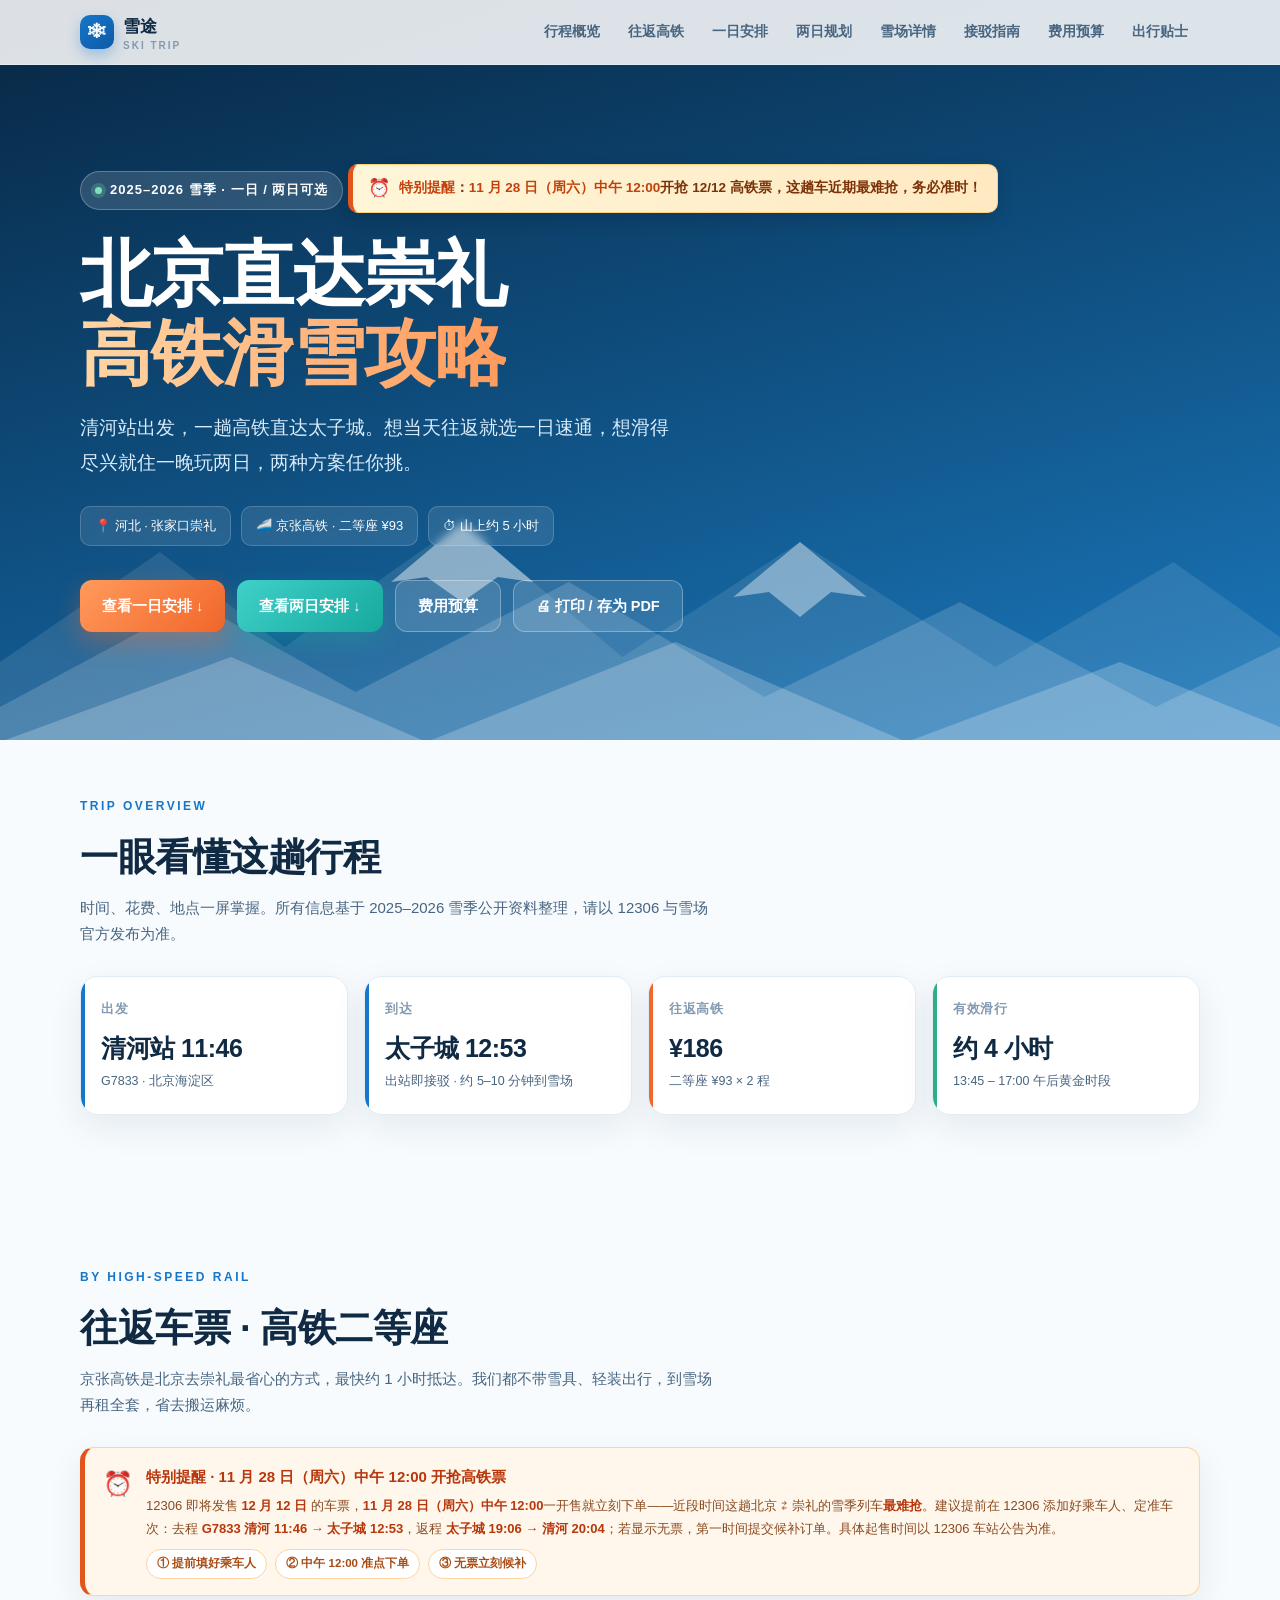
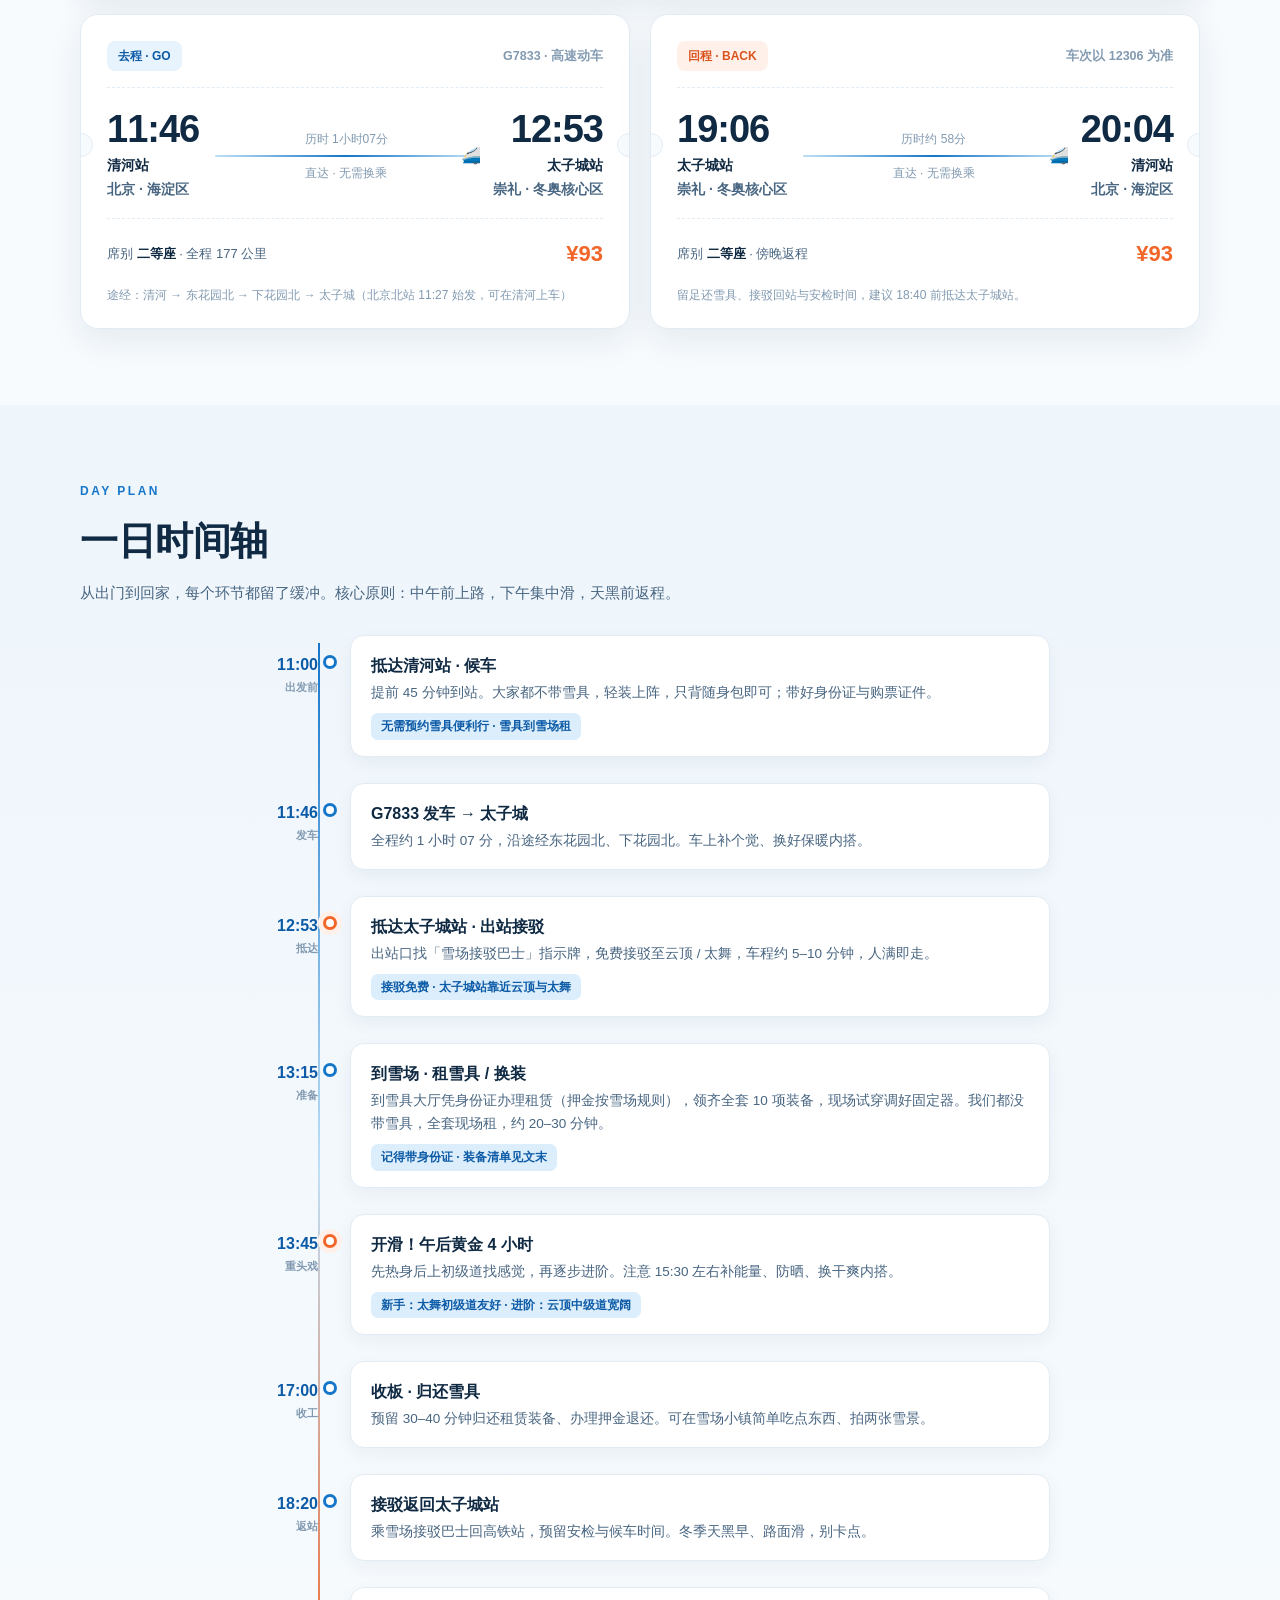
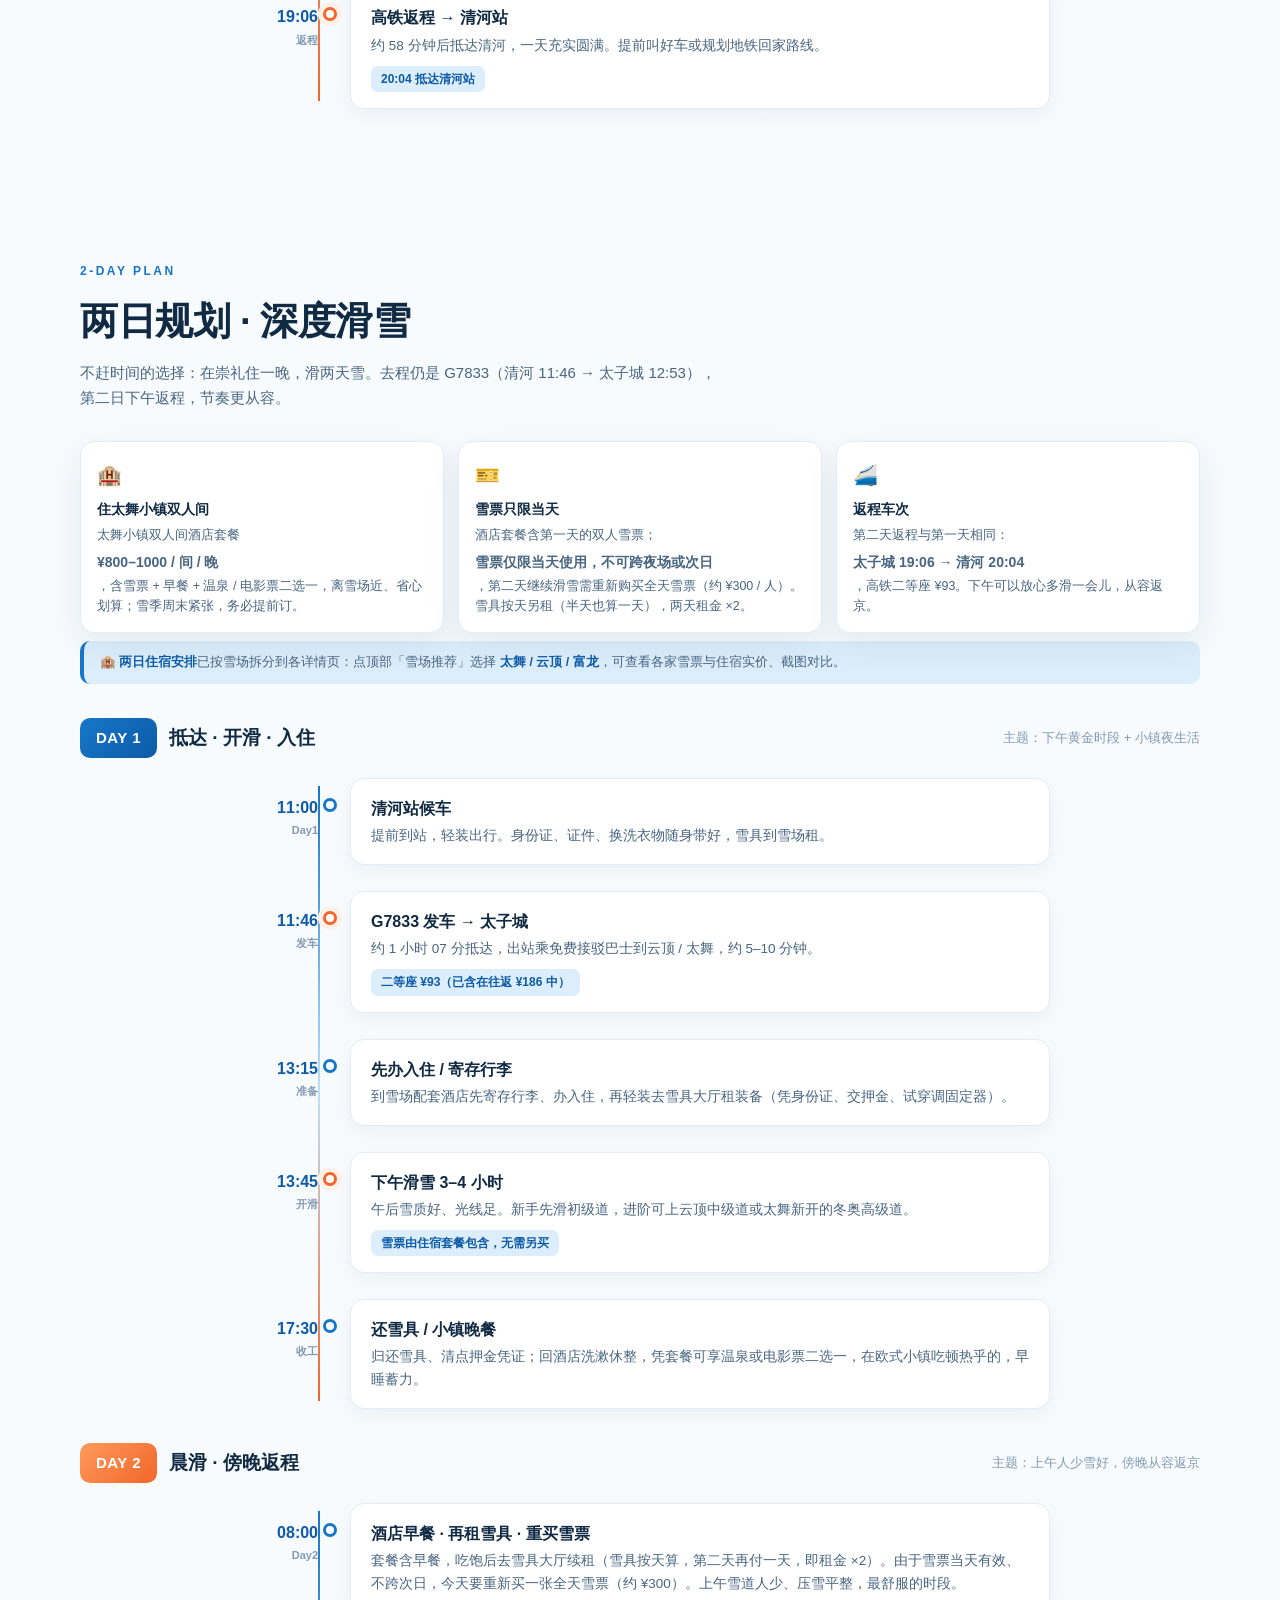
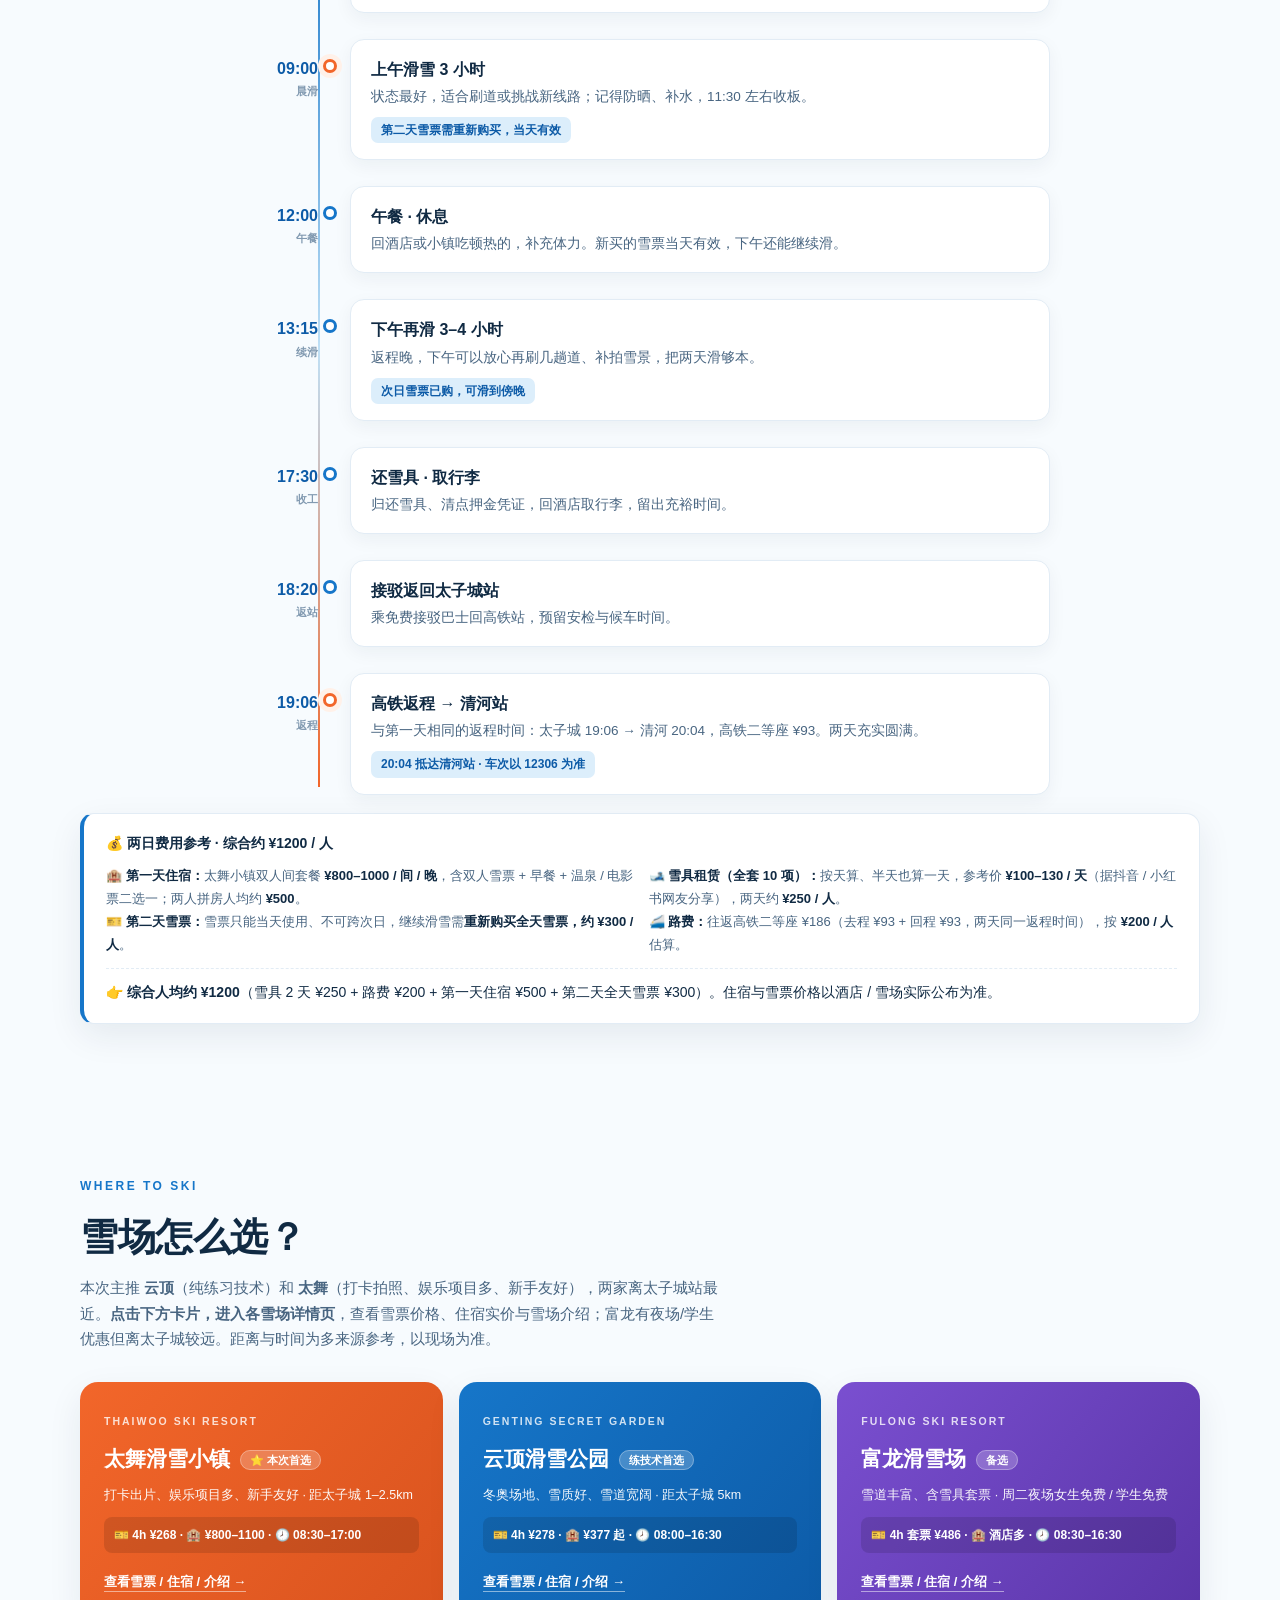
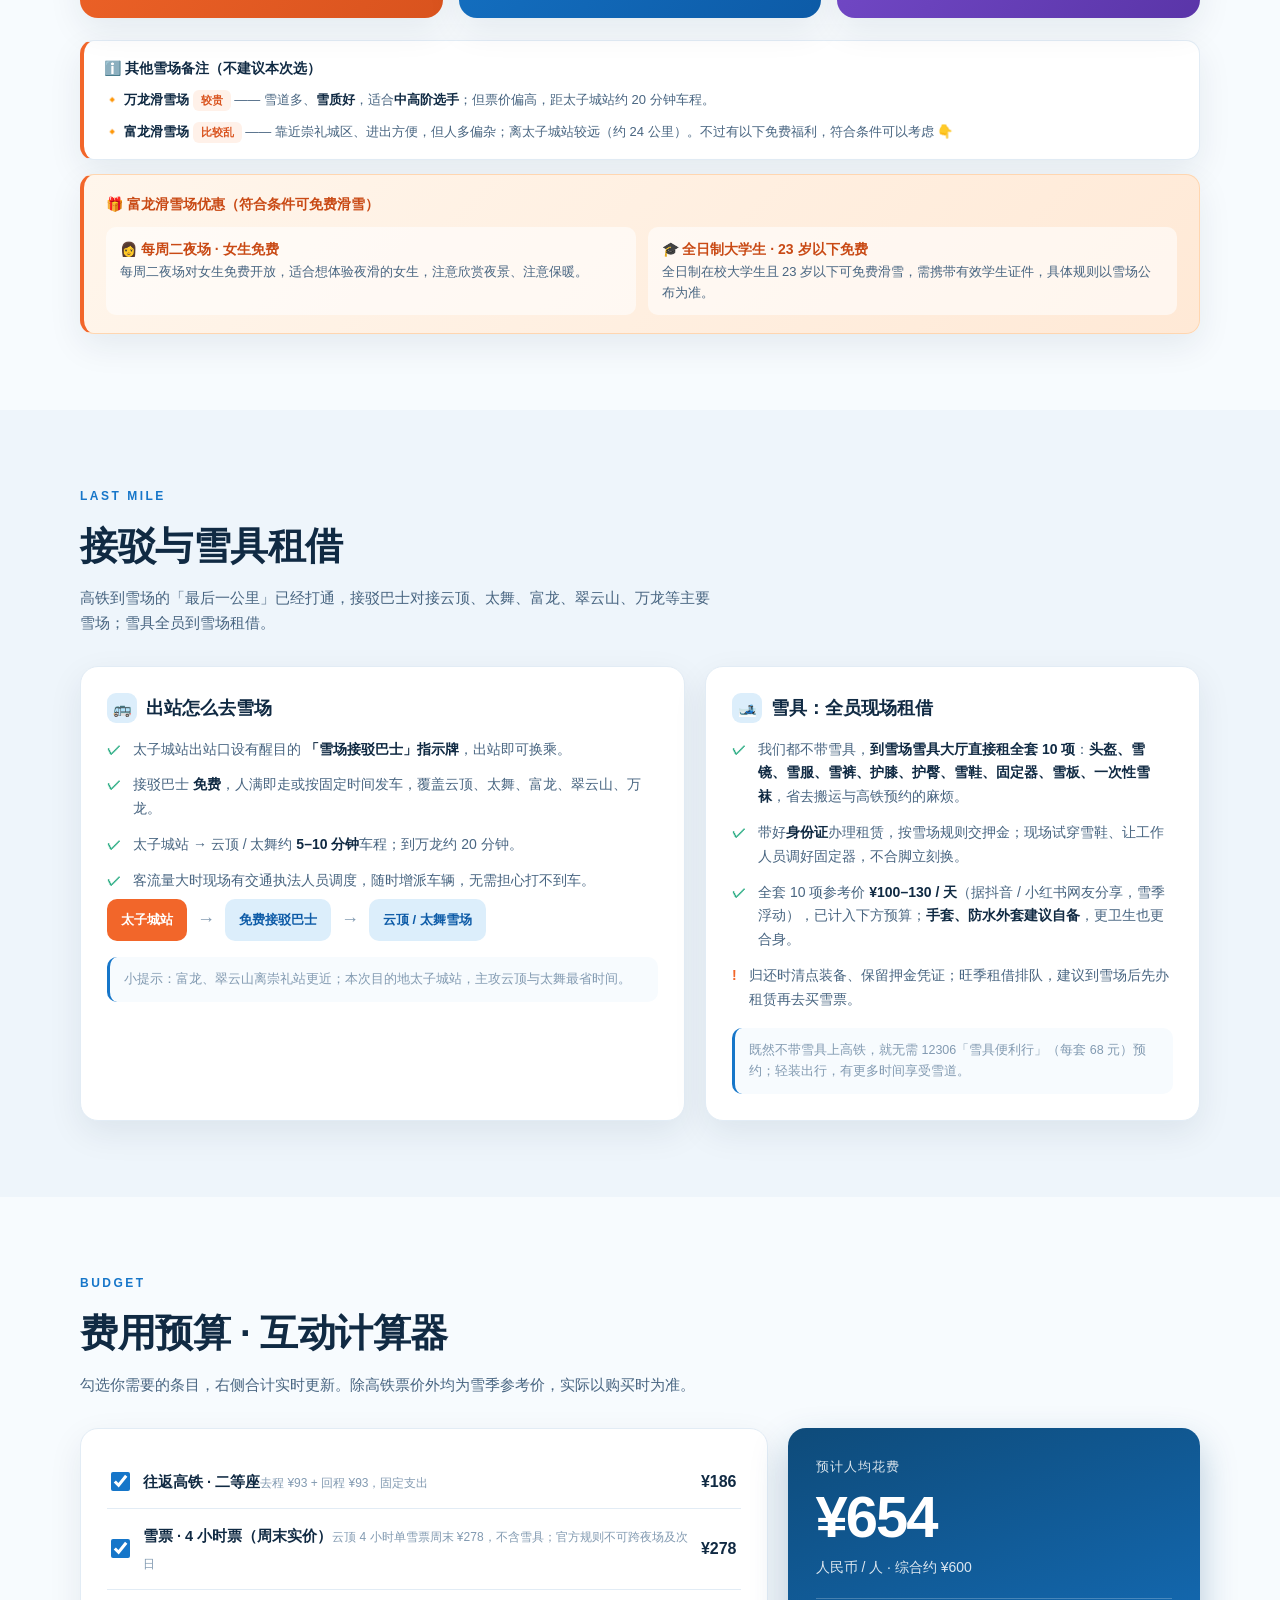
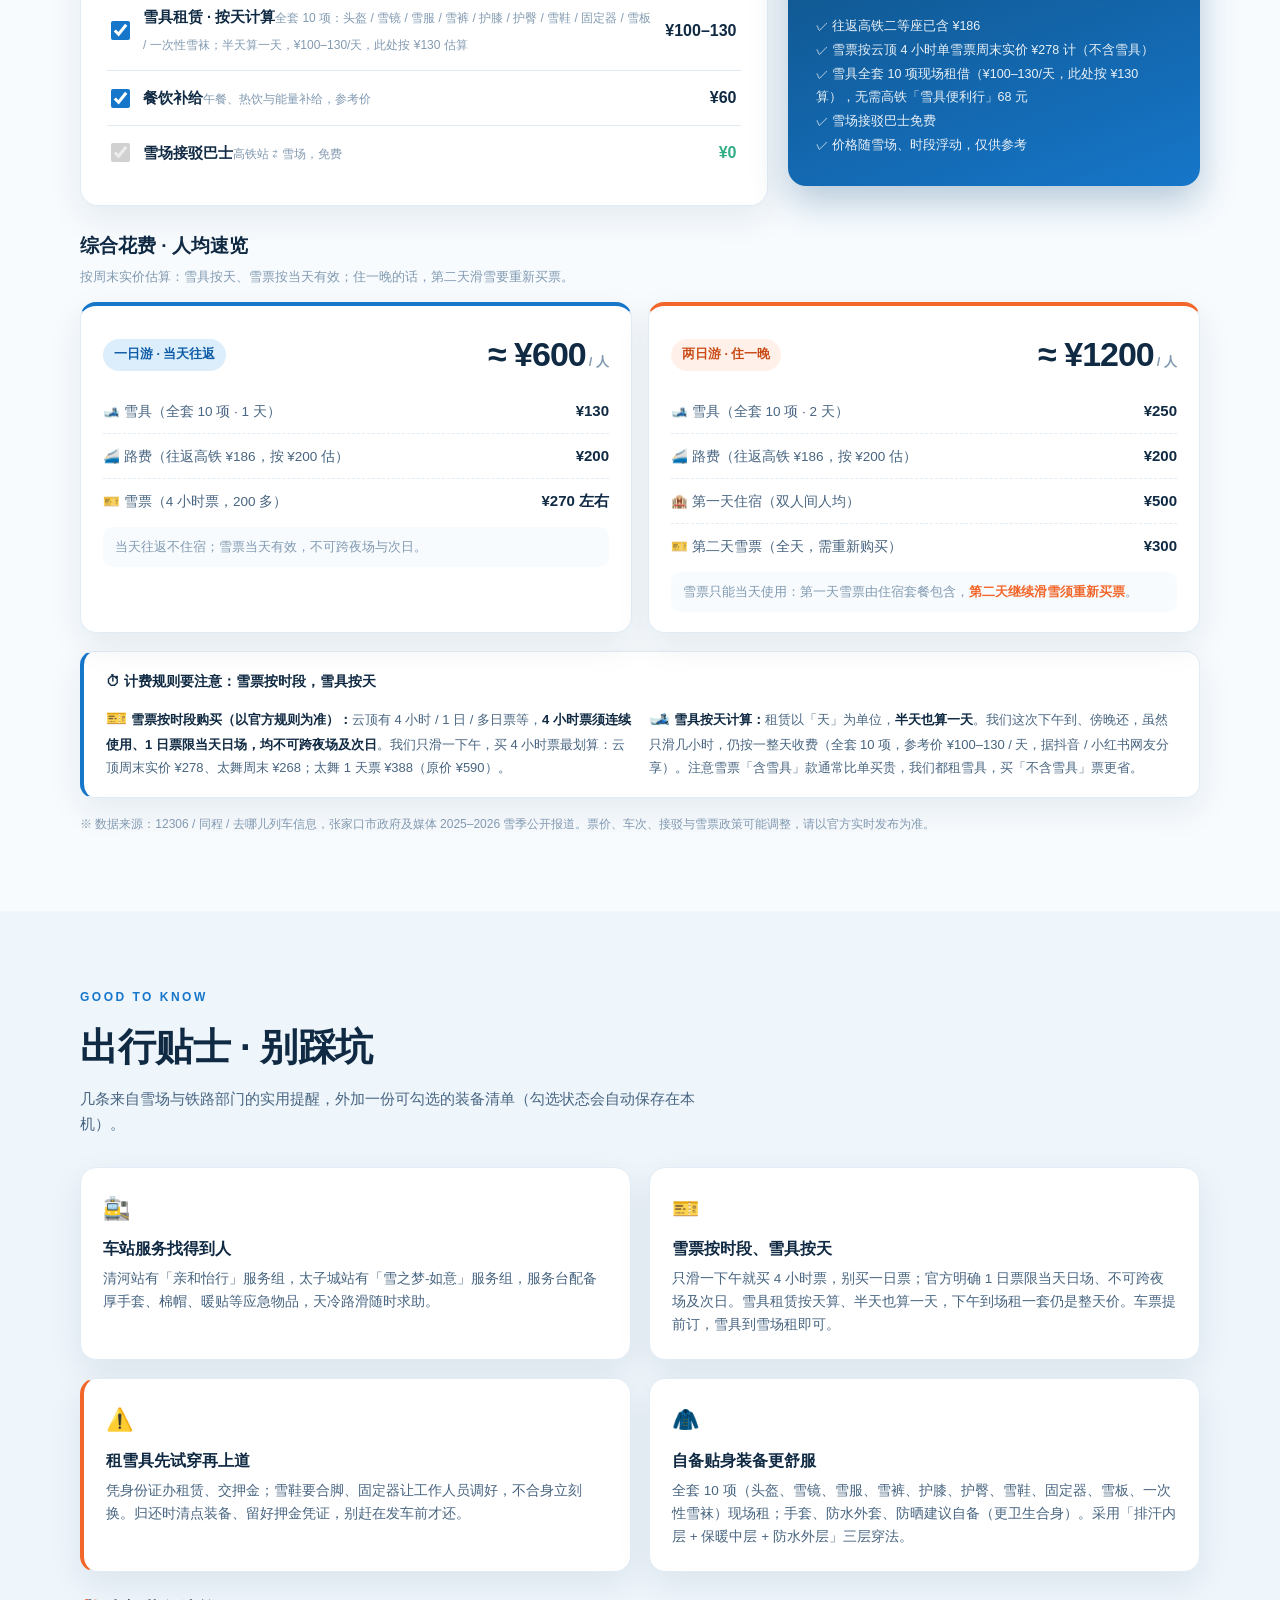
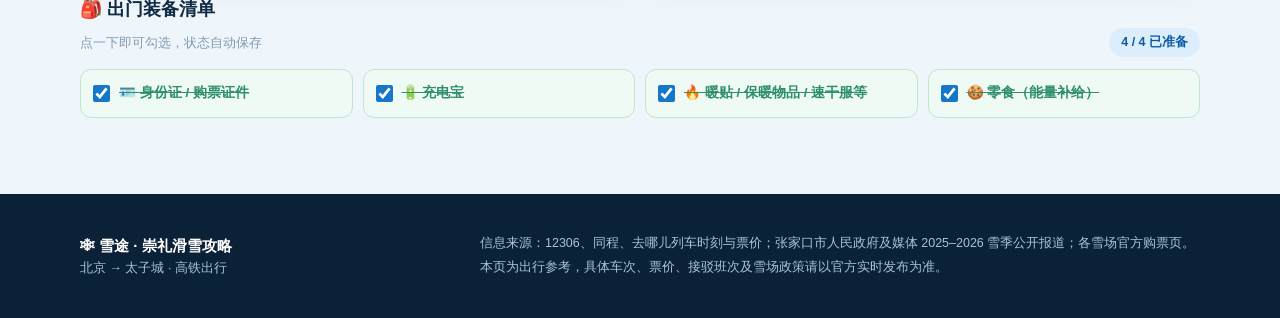
==== commit 69861d4b: "Add ticket rush alert for Nov 28 noon" ====
--- a/index.html
+++ b/index.html
@@ -20,6 +20,17 @@
   .sp-card p{font-size:12.5px;line-height:1.6;opacity:.96;margin:0 0 12px}
   .sp-meta{font-size:12px;font-weight:800;background:rgba(0,0,0,.12);padding:8px 10px;border-radius:8px;margin-bottom:14px}
   .sp-go{font-size:13px;font-weight:800;border-bottom:1px solid rgba(255,255,255,.5);padding-bottom:2px}
+  /* 抢票特别提醒 */
+  .hero-alert{display:inline-flex;align-items:center;gap:9px;max-width:100%;margin-top:14px;background:linear-gradient(100deg,#fff6d8,#ffe9c2);border:1px solid #ffd27a;border-left:5px solid #e2561b;border-radius:10px;padding:10px 15px;box-shadow:0 6px 18px rgba(0,0,0,.14);color:#7c3208;font-size:13.5px;font-weight:700;line-height:1.5}
+  .hero-alert b{color:#c2410c;font-weight:900}
+  .hero-alert .ha-icon{font-size:18px;flex:none}
+  .rush-alert{display:flex;align-items:flex-start;gap:13px;margin-bottom:18px;background:#fff7ec;border:1px solid #ffd3a3;border-left:5px solid #e2561b;border-radius:14px;padding:16px 18px;box-shadow:var(--shadow)}
+  .rush-alert .ra-ic{font-size:24px;flex:none}
+  .rush-alert h3{font-size:15px;font-weight:900;color:#b8370b;margin-bottom:5px}
+  .rush-alert p{font-size:13px;color:#8a4a20;line-height:1.75}
+  .rush-alert p b{color:#b8370b}
+  .rush-alert .ra-actions{margin-top:9px;display:flex;flex-wrap:wrap;gap:8px}
+  .rush-alert .ra-actions span{font-size:11.5px;font-weight:800;background:#fff;border:1px solid #ffd3a3;color:#a84c14;border-radius:99px;padding:4px 10px}
 </style>
 </head>
 <body>
@@ -47,6 +58,7 @@
 <section id="hero" class="hero">
   <div class="wrap">
     <span class="eyebrow"><span class="dot"></span> 2025–2026 雪季 · 一日 / 两日可选</span>
+    <div class="hero-alert" role="alert"><span class="ha-icon">⏰</span><span><b>特别提醒</b>：<b>11 月 28 日（周六）中午 12:00</b>开抢 12/12 高铁票，这趟车近期最难抢，务必准时！</span></div>
     <h1>北京直达崇礼<br><span class="hl">高铁滑雪攻略</span></h1>
     <p class="lead">清河站出发，一趟高铁直达太子城。想当天往返就选一日速通，想滑得尽兴就住一晚玩两日，两种方案任你挑。</p>
     <div class="badges">
@@ -94,6 +106,14 @@
       <div class="kicker">By High-speed Rail</div>
       <h2>往返车票 · 高铁二等座</h2>
       <p>京张高铁是北京去崇礼最省心的方式，最快约 1 小时抵达。我们都不带雪具、轻装出行，到雪场再租全套，省去搬运麻烦。</p>
+    </div>
+    <div class="rush-alert reveal" role="alert">
+      <div class="ra-ic">⏰</div>
+      <div>
+        <h3>特别提醒 · 11 月 28 日（周六）中午 12:00 开抢高铁票</h3>
+        <p>12306 即将发售 <b>12 月 12 日</b> 的车票，<b>11 月 28 日（周六）中午 12:00</b>一开售就立刻下单——近段时间这趟北京 ⇄ 崇礼的雪季列车<b>最难抢</b>。建议提前在 12306 添加好乘车人、定准车次：去程 <b>G7833 清河 11:46 → 太子城 12:53</b>，返程 <b>太子城 19:06 → 清河 20:04</b>；若显示无票，第一时间提交候补订单。具体起售时间以 12306 车站公告为准。</p>
+        <div class="ra-actions"><span>① 提前填好乘车人</span><span>② 中午 12:00 准点下单</span><span>③ 无票立刻候补</span></div>
+      </div>
     </div>
     <div class="tickets">
       <div class="ticket reveal">
